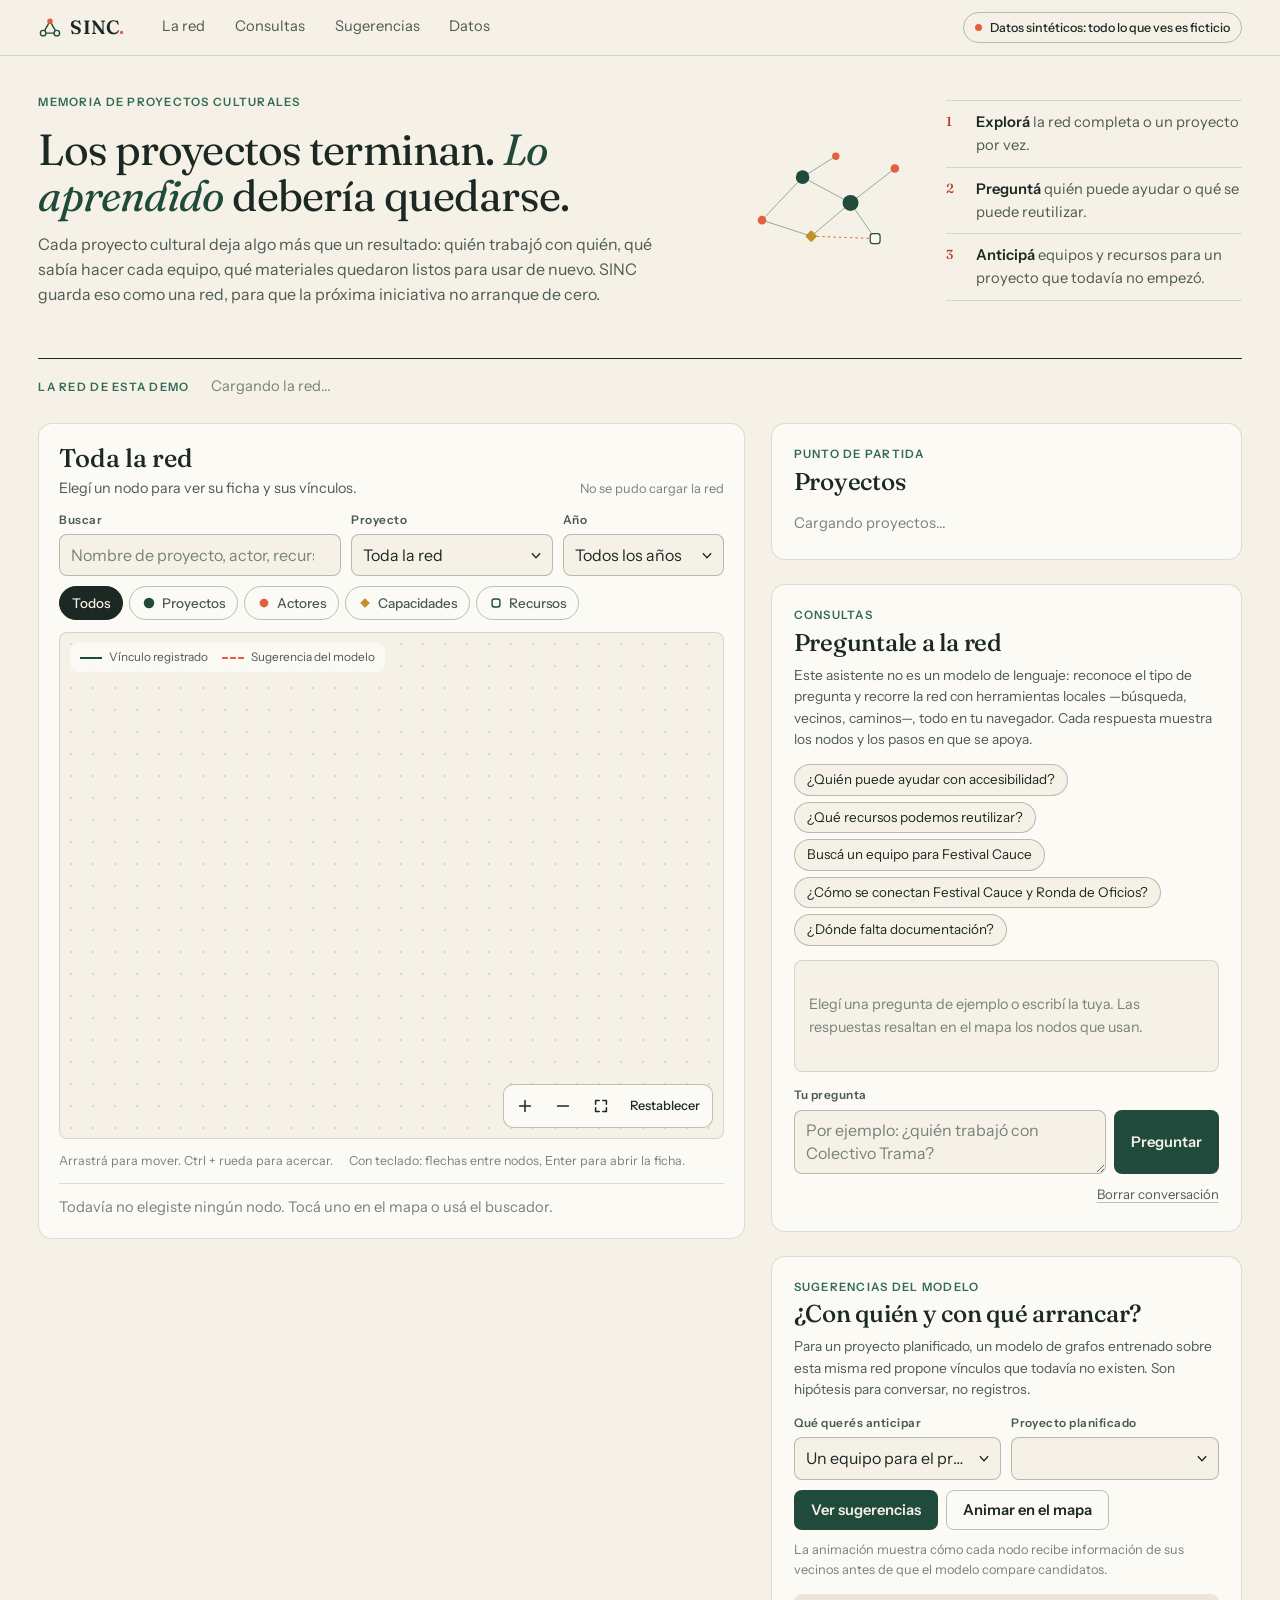
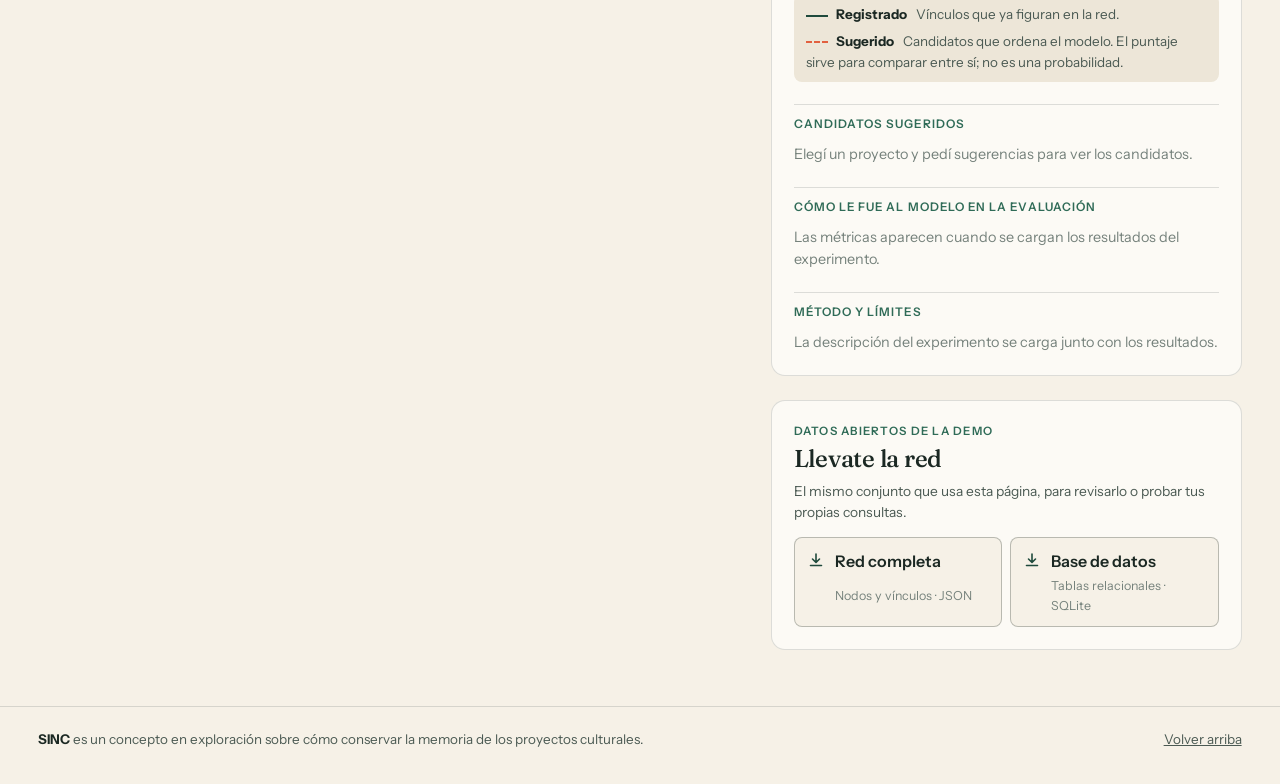
==== index.html @ d4365f08 "Redesign demo as an interactive workspace with SVG graph view Replace the scrolling landing page wit" ====
<!doctype html>
<html lang="es-AR">
  <head>
    <meta charset="utf-8" />
    <meta name="viewport" content="width=device-width, initial-scale=1" />
    <meta name="theme-color" content="#f6f1e7" />
    <meta name="description" content="SINC: un espacio de trabajo para explorar la memoria de proyectos culturales como una red de actores, capacidades y recursos. Demostración con datos ficticios." />
    <title>SINC — La memoria de los proyectos culturales</title>
    <link rel="preconnect" href="https://fonts.googleapis.com" />
    <link rel="preconnect" href="https://fonts.gstatic.com" crossorigin />
    <link rel="stylesheet" href="https://fonts.googleapis.com/css2?family=Fraunces:ital,opsz,wght@0,9..144,400..600;1,9..144,400..500&family=Instrument+Sans:wght@400..600&display=swap" />
    <link rel="stylesheet" href="styles.css" />
    <script type="module" src="app.js"></script>
  </head>
  <body>
    <a class="skip-link" href="#espacio">Saltar al espacio de trabajo</a>

    <header class="topbar" id="inicio">
      <a class="brand" href="#inicio" aria-label="SINC, ir al inicio">
        <svg class="brand-mark" viewBox="0 0 28 28" aria-hidden="true">
          <path d="M6 20 14 6l8 14M6 20h16" />
          <circle cx="14" cy="6" r="3.2" /><circle cx="6" cy="20" r="3.2" /><circle cx="22" cy="20" r="3.2" />
        </svg>
        <span>SINC<span class="brand-period">.</span></span>
      </a>
      <nav class="topnav" aria-label="Secciones">
        <a href="#espacio">La red</a>
        <a href="#consultas">Consultas</a>
        <a href="#sugerencias">Sugerencias</a>
        <a href="#datos">Datos</a>
      </nav>
      <p class="synthetic-note"><span class="synthetic-dot" aria-hidden="true"></span>Datos sintéticos: todo lo que ves es ficticio</p>
    </header>

    <main>
      <section class="intro shell" aria-labelledby="intro-title">
        <div class="intro-copy" data-reveal>
          <p class="eyebrow">Memoria de proyectos culturales</p>
          <h1 id="intro-title">Los proyectos terminan. <em>Lo aprendido</em> debería quedarse.</h1>
          <p class="lede">Cada proyecto cultural deja algo más que un resultado: quién trabajó con quién, qué sabía hacer cada equipo, qué materiales quedaron listos para usar de nuevo. SINC guarda eso como una red, para que la próxima iniciativa no arranque de cero.</p>
        </div>
        <div class="intro-side" data-reveal>
          <svg class="intro-motif" viewBox="0 0 320 200" aria-hidden="true" focusable="false">
            <g class="motif-links">
              <path d="M52 132 118 62" /><path d="M118 62 196 104" /><path d="M196 104 268 48" /><path d="M196 104 236 162" />
              <path d="M52 132 132 158" /><path d="M132 158 196 104" /><path d="M118 62 172 28" />
              <path class="motif-suggested" d="M132 158 236 162" />
            </g>
            <g class="motif-nodes">
              <circle class="m-project" cx="118" cy="62" r="11" /><circle class="m-project" cx="196" cy="104" r="13" />
              <circle class="m-actor" cx="52" cy="132" r="7" /><circle class="m-actor" cx="268" cy="48" r="7" /><circle class="m-actor" cx="172" cy="28" r="6" />
              <rect class="m-capability" x="125" y="151" width="14" height="14" rx="2" transform="rotate(45 132 158)" />
              <rect class="m-resource" x="228" y="154" width="16" height="16" rx="4" />
            </g>
          </svg>
          <ol class="intro-steps">
            <li><a href="#espacio"><span>Explorá</span> la red completa o un proyecto por vez.</a></li>
            <li><a href="#consultas"><span>Preguntá</span> quién puede ayudar o qué se puede reutilizar.</a></li>
            <li><a href="#sugerencias"><span>Anticipá</span> equipos y recursos para un proyecto que todavía no empezó.</a></li>
          </ol>
        </div>
        <div class="intro-stats" data-reveal>
          <p class="label">La red de esta demo</p>
          <div id="dataset-stats" class="dataset-stats" aria-live="polite"><span class="placeholder">Cargando la red…</span></div>
        </div>
      </section>

      <div class="workspace shell" id="espacio">
        <section class="stage" aria-labelledby="graph-title">
          <header class="stage-head">
            <div class="stage-titles">
              <h2 id="graph-title">Toda la red</h2>
              <p id="graph-subtitle">Elegí un nodo para ver su ficha y sus vínculos.</p>
            </div>
            <p class="count" id="graph-count" aria-live="polite"></p>
          </header>

          <form class="filters" role="search" aria-label="Filtrar la red" onsubmit="return false">
            <div class="field field-search">
              <label for="graph-search">Buscar</label>
              <input id="graph-search" type="search" placeholder="Nombre de proyecto, actor, recurso…" autocomplete="off" spellcheck="false" />
            </div>
            <div class="field">
              <label for="project-filter">Proyecto</label>
              <select id="project-filter"><option value="">Toda la red</option></select>
            </div>
            <div class="field">
              <label for="year-filter">Año</label>
              <select id="year-filter"><option value="">Todos los años</option></select>
            </div>
            <div class="type-filters" id="type-filters" role="group" aria-label="Tipo de nodo">
              <button type="button" class="type-chip is-active" data-type="all" aria-pressed="true">Todos</button>
              <button type="button" class="type-chip" data-type="project" aria-pressed="false"><svg viewBox="0 0 16 16" aria-hidden="true"><circle class="g-project" cx="8" cy="8" r="6" /></svg>Proyectos</button>
              <button type="button" class="type-chip" data-type="actor" aria-pressed="false"><svg viewBox="0 0 16 16" aria-hidden="true"><circle class="g-actor" cx="8" cy="8" r="5" /></svg>Actores</button>
              <button type="button" class="type-chip" data-type="capability" aria-pressed="false"><svg viewBox="0 0 16 16" aria-hidden="true"><rect class="g-capability" x="4" y="4" width="8" height="8" rx="1" transform="rotate(45 8 8)" /></svg>Capacidades</button>
              <button type="button" class="type-chip" data-type="resource" aria-pressed="false"><svg viewBox="0 0 16 16" aria-hidden="true"><rect class="g-resource" x="3.5" y="3.5" width="9" height="9" rx="2.5" /></svg>Recursos</button>
            </div>
          </form>

          <div class="graph-canvas">
            <svg id="network" viewBox="0 0 1000 700" preserveAspectRatio="xMidYMid meet" role="group" aria-label="Mapa interactivo de la red de proyectos, actores, capacidades y recursos" aria-describedby="graph-help"></svg>
            <div class="graph-controls" role="group" aria-label="Controles del mapa">
              <button type="button" id="zoom-in" aria-label="Acercar" title="Acercar"><svg viewBox="0 0 20 20" aria-hidden="true"><path d="M10 4v12M4 10h12" /></svg></button>
              <button type="button" id="zoom-out" aria-label="Alejar" title="Alejar"><svg viewBox="0 0 20 20" aria-hidden="true"><path d="M4 10h12" /></svg></button>
              <button type="button" id="fit-view" aria-label="Encuadrar la red" title="Encuadrar"><svg viewBox="0 0 20 20" aria-hidden="true"><path d="M4 8V4h4M16 8V4h-4M4 12v4h4M16 12v4h-4" /></svg></button>
              <button type="button" id="reset-view" class="text-control">Restablecer</button>
            </div>
            <ul class="graph-legend" aria-label="Cómo leer las líneas">
              <li><span class="swatch swatch-observed" aria-hidden="true"></span>Vínculo registrado</li>
              <li><span class="swatch swatch-suggested" aria-hidden="true"></span>Sugerencia del modelo</li>
            </ul>
          </div>
          <p class="graph-help" id="graph-help">
            <span class="help-pointer">Arrastrá para mover. Ctrl + rueda para acercar.</span>
            <span class="help-touch">Deslizá de costado para mover; pellizcá para acercar.</span>
            <span class="help-keys">Con teclado: flechas entre nodos, Enter para abrir la ficha.</span>
          </p>

          <aside class="node-detail" id="node-detail" aria-live="polite" aria-label="Ficha del nodo seleccionado">
            <p class="empty-state">Todavía no elegiste ningún nodo. Tocá uno en el mapa o usá el buscador.</p>
          </aside>
        </section>

        <div class="panels">
          <section class="panel" id="proyectos" aria-labelledby="projects-title" data-reveal>
            <header class="panel-head">
              <p class="label">Punto de partida</p>
              <h2 id="projects-title">Proyectos</h2>
            </header>
            <div class="project-list" id="project-list" aria-live="polite"><p class="placeholder">Cargando proyectos…</p></div>
          </section>

          <section class="panel" id="consultas" aria-labelledby="agent-title" data-reveal>
            <header class="panel-head">
              <p class="label">Consultas</p>
              <h2 id="agent-title">Preguntale a la red</h2>
              <p class="panel-note">Este asistente no es un modelo de lenguaje: reconoce el tipo de pregunta y recorre la red con herramientas locales —búsqueda, vecinos, caminos—, todo en tu navegador. Cada respuesta muestra los nodos y los pasos en que se apoya.</p>
            </header>

            <div class="suggestions" role="group" aria-label="Preguntas de ejemplo">
              <button type="button" class="agent-suggestion" data-prompt="¿Quién puede ayudar con accesibilidad?">¿Quién puede ayudar con accesibilidad?</button>
              <button type="button" class="agent-suggestion" data-prompt="¿Qué recursos podemos reutilizar?">¿Qué recursos podemos reutilizar?</button>
              <button type="button" class="agent-suggestion" data-prompt="Buscá un equipo para Festival Cauce">Buscá un equipo para Festival Cauce</button>
              <button type="button" class="agent-suggestion" data-prompt="¿Cómo se conectan Festival Cauce y Ronda de Oficios?">¿Cómo se conectan Festival Cauce y Ronda de Oficios?</button>
              <button type="button" class="agent-suggestion" data-prompt="¿Dónde falta documentación?">¿Dónde falta documentación?</button>
            </div>

            <div class="agent-chat" id="agent-chat" role="log" aria-live="polite" aria-label="Conversación" tabindex="0" data-empty="Elegí una pregunta de ejemplo o escribí la tuya. Las respuestas resaltan en el mapa los nodos que usan."></div>

            <form class="agent-form" id="agent-form">
              <label for="agent-input">Tu pregunta</label>
              <div class="agent-compose">
                <textarea id="agent-input" name="q" rows="2" maxlength="500" placeholder="Por ejemplo: ¿quién trabajó con Colectivo Trama?" required></textarea>
                <button type="submit" class="button button-primary" id="agent-submit">Preguntar</button>
              </div>
              <div class="agent-foot">
                <p class="status" id="agent-status" role="status" aria-live="polite"></p>
                <button type="button" class="button-quiet" id="agent-reset">Borrar conversación</button>
              </div>
            </form>
          </section>

          <section class="panel" id="sugerencias" aria-labelledby="gnn-title" data-reveal>
            <header class="panel-head">
              <p class="label">Sugerencias del modelo</p>
              <h2 id="gnn-title">¿Con quién y con qué arrancar?</h2>
              <p class="panel-note">Para un proyecto planificado, un modelo de grafos entrenado sobre esta misma red propone vínculos que todavía no existen. Son hipótesis para conversar, no registros.</p>
            </header>

            <form class="gnn-form" onsubmit="return false">
              <div class="field">
                <label for="gnn-task">Qué querés anticipar</label>
                <select id="gnn-task">
                  <option value="actor">Un equipo para el proyecto</option>
                  <option value="resource">Recursos que se pueden reutilizar</option>
                </select>
              </div>
              <div class="field">
                <label for="gnn-project">Proyecto planificado</label>
                <select id="gnn-project"></select>
              </div>
              <div class="gnn-actions">
                <button type="button" class="button button-primary" id="gnn-run">Ver sugerencias</button>
                <button type="button" class="button button-outline" id="gnn-animate" aria-describedby="gnn-animate-help">Animar en el mapa</button>
              </div>
              <p class="field-help" id="gnn-animate-help">La animación muestra cómo cada nodo recibe información de sus vecinos antes de que el modelo compare candidatos.</p>
            </form>
            <p class="status" id="gnn-status" role="status" aria-live="polite"></p>

            <div class="known-vs-suggested" role="note">
              <p><span class="swatch swatch-observed" aria-hidden="true"></span><strong>Registrado</strong> Vínculos que ya figuran en la red.</p>
              <p><span class="swatch swatch-suggested" aria-hidden="true"></span><strong>Sugerido</strong> Candidatos que ordena el modelo. El puntaje sirve para comparar entre sí; no es una probabilidad.</p>
            </div>

            <h3 class="sub-title" id="gnn-results-title">Candidatos sugeridos</h3>
            <div class="gnn-results" id="gnn-results" aria-live="polite" aria-labelledby="gnn-results-title" data-empty="Elegí un proyecto y pedí sugerencias para ver los candidatos."></div>

            <h3 class="sub-title" id="gnn-metrics-title">Cómo le fue al modelo en la evaluación</h3>
            <div class="gnn-metrics" id="gnn-metrics" aria-labelledby="gnn-metrics-title" data-empty="Las métricas aparecen cuando se cargan los resultados del experimento."></div>

            <h3 class="sub-title" id="gnn-method-title">Método y límites</h3>
            <div class="gnn-method" id="gnn-method" aria-labelledby="gnn-method-title" data-empty="La descripción del experimento se carga junto con los resultados."></div>
          </section>

          <section class="panel panel-data" id="datos" aria-labelledby="data-title" data-reveal>
            <header class="panel-head">
              <p class="label">Datos abiertos de la demo</p>
              <h2 id="data-title">Llevate la red</h2>
              <p class="panel-note">El mismo conjunto que usa esta página, para revisarlo o probar tus propias consultas.</p>
            </header>
            <div class="downloads">
              <a class="download" id="download-graph" href="data/graph.json" download>
                <span class="download-name">Red completa</span>
                <span class="download-meta">Nodos y vínculos · JSON</span>
              </a>
              <a class="download" id="download-db" href="data/sinc-demo.sqlite" download>
                <span class="download-name">Base de datos</span>
                <span class="download-meta">Tablas relacionales · SQLite</span>
              </a>
            </div>
          </section>
        </div>
      </div>
    </main>

    <footer class="site-footer shell">
      <p><strong>SINC</strong> es un concepto en exploración sobre cómo conservar la memoria de los proyectos culturales.</p>
      <a href="#inicio">Volver arriba</a>
    </footer>
  </body>
</html>
---- styles.css ----
:root {
  --paper: #f6f1e7;
  --paper-raised: #fcfaf5;
  --paper-sunk: #ede6d8;
  --ink: #1b2823;
  --ink-soft: #4b5a53;
  --ink-faint: #76827c;
  --forest: #1f4a3c;
  --forest-soft: #2f6b57;
  --sage: #cfdccf;
  --sage-pale: #e4ecdf;
  --coral: #e2603f;
  --coral-deep: #b23f24;
  --coral-pale: #fbe4da;
  --ochre: #c2912e;
  --line: rgba(27, 40, 35, 0.14);
  --line-strong: rgba(27, 40, 35, 0.28);
  --serif: 'Fraunces', 'Iowan Old Style', 'Palatino Linotype', Georgia, serif;
  --sans: 'Instrument Sans', ui-sans-serif, system-ui, -apple-system, 'Segoe UI', Roboto, sans-serif;
  --mono: ui-monospace, 'SF Mono', 'Cascadia Mono', Menlo, Consolas, monospace;
  --radius: 14px;
  --radius-small: 8px;
  --topbar: 56px;
  --ease: cubic-bezier(0.2, 0.7, 0.2, 1);
}

*, *::before, *::after { box-sizing: border-box; }
html { scroll-behavior: smooth; scroll-padding-top: calc(var(--topbar) + 16px); -webkit-text-size-adjust: 100%; }
body {
  margin: 0;
  background: var(--paper);
  color: var(--ink);
  font: 400 1rem/1.55 var(--sans);
  -webkit-font-smoothing: antialiased;
  overflow-x: hidden;
}
h1, h2, h3, h4, p, ul, ol, dl, dd, figure { margin: 0; }
ul, ol { padding: 0; list-style: none; }
button, input, select, textarea { font: inherit; color: inherit; }
button { cursor: pointer; }
a { color: inherit; }
[hidden] { display: none !important; }
:focus-visible { outline: 2px solid var(--coral-deep); outline-offset: 2px; border-radius: 4px; }

.shell { width: 100%; max-width: 1560px; margin-inline: auto; padding-inline: clamp(14px, 3vw, 40px); }
.skip-link {
  position: absolute; left: 12px; top: -60px; z-index: 50;
  padding: 10px 14px; background: var(--ink); color: var(--paper); border-radius: var(--radius-small); text-decoration: none;
}
.skip-link:focus { top: 10px; }

.label, .eyebrow {
  font-size: 0.72rem; font-weight: 600; letter-spacing: 0.11em; text-transform: uppercase; color: var(--forest-soft);
}
.placeholder, .empty-state { color: var(--ink-faint); font-size: 0.92rem; }

/* ---------- barra superior ---------- */
.topbar {
  position: sticky; top: 0; z-index: 30;
  display: flex; align-items: center; gap: clamp(12px, 3vw, 36px);
  min-height: var(--topbar);
  padding-inline: clamp(14px, 3vw, 40px);
  background: var(--paper);
  border-bottom: 1px solid var(--line);
}
.brand { display: inline-flex; align-items: center; gap: 8px; font: 600 1.2rem/1 var(--serif); text-decoration: none; letter-spacing: 0.01em; }
.brand-mark { width: 24px; height: 24px; fill: var(--paper); stroke: var(--forest); stroke-width: 1.6; }
.brand-mark circle:first-of-type { fill: var(--coral); stroke: none; }
.brand-period { color: var(--coral); }
.topnav { display: flex; gap: clamp(10px, 2vw, 26px); margin-right: auto; }
.topnav a { padding: 6px 2px; font-size: 0.92rem; color: var(--ink-soft); text-decoration: none; border-bottom: 2px solid transparent; }
.topnav a:hover, .topnav a[aria-current='true'] { color: var(--ink); border-bottom-color: var(--coral); }
.synthetic-note {
  display: inline-flex; align-items: center; gap: 8px;
  padding: 5px 11px; border: 1px solid var(--line-strong); border-radius: 999px;
  font-size: 0.78rem; font-weight: 500; white-space: nowrap;
}
.synthetic-dot { width: 7px; height: 7px; border-radius: 50%; background: var(--coral); }

/* ---------- introducción ---------- */
.intro {
  display: grid; grid-template-columns: minmax(0, 1.25fr) minmax(0, 1fr); gap: clamp(20px, 4vw, 64px);
  align-items: center;
  padding-block: clamp(22px, 3vw, 40px) clamp(18px, 2vw, 26px);
}
.intro h1 {
  margin-top: 14px;
  font: 400 clamp(1.9rem, 3.4vw, 3rem)/1.06 var(--serif);
  letter-spacing: -0.02em; text-wrap: balance;
}
.intro h1 em { font-style: italic; color: var(--forest); }
.lede { margin-top: 14px; max-width: 58ch; font-size: clamp(1rem, 1.2vw, 1.12rem); color: var(--ink-soft); text-wrap: pretty; }
.intro-side { display: grid; grid-template-columns: minmax(120px, 0.8fr) minmax(0, 1.2fr); gap: 20px; align-items: center; }
.intro-motif { width: 100%; height: auto; overflow: visible; }
.motif-links path { fill: none; stroke: var(--forest-soft); stroke-width: 1.3; opacity: 0.65; }
.motif-links .motif-suggested { stroke: var(--coral); stroke-dasharray: 4 5; opacity: 1; stroke-width: 1.6; }
.m-project { fill: var(--forest); }
.m-actor { fill: var(--coral); }
.m-capability { fill: var(--ochre); }
.m-resource { fill: var(--paper-raised); stroke: var(--forest); stroke-width: 2; }
.intro-steps { display: grid; gap: 0; counter-reset: step; }
.intro-steps li { counter-increment: step; border-top: 1px solid var(--line); }
.intro-steps li:last-child { border-bottom: 1px solid var(--line); }
.intro-steps a { display: block; padding: 10px 0 10px 30px; position: relative; font-size: 0.92rem; color: var(--ink-soft); text-decoration: none; }
.intro-steps a::before { content: counter(step); position: absolute; left: 0; top: 11px; font: 500 0.82rem/1.4 var(--serif); color: var(--coral-deep); }
.intro-steps a span { font-weight: 600; color: var(--ink); }
.intro-steps a:hover span { text-decoration: underline; text-decoration-color: var(--coral); text-underline-offset: 3px; }
.intro-stats {
  grid-column: 1 / -1;
  display: flex; flex-wrap: wrap; align-items: baseline; gap: 6px 22px;
  padding-top: 16px; border-top: 1px solid var(--ink);
}
.dataset-stats { display: flex; flex-wrap: wrap; align-items: baseline; gap: 4px 22px; font-size: 0.95rem; color: var(--ink-soft); }
.dataset-stats > * { display: inline-flex; align-items: baseline; gap: 6px; margin: 0; }
.dataset-stats strong, .dataset-stats b, .dataset-stats dd, .dataset-stats .stat-value {
  font: 500 1.45rem/1 var(--serif); color: var(--ink); font-variant-numeric: tabular-nums;
}
.dataset-stats dl { display: contents; }

/* ---------- espacio de trabajo ---------- */
.workspace {
  display: grid; grid-template-columns: minmax(0, 1.5fr) minmax(360px, 1fr); gap: clamp(16px, 2vw, 28px);
  align-items: start; padding-bottom: 56px;
}
.stage {
  display: flex; flex-direction: column; gap: 12px; min-width: 0;
  padding: clamp(12px, 1.6vw, 20px);
  background: var(--paper-raised); border: 1px solid var(--line); border-radius: var(--radius);
}
.stage-head { display: flex; align-items: flex-end; justify-content: space-between; gap: 12px; }
.stage-titles { min-width: 0; }
.stage h2 { font: 500 clamp(1.3rem, 2vw, 1.7rem)/1.15 var(--serif); letter-spacing: -0.01em; }
#graph-subtitle { margin-top: 3px; font-size: 0.9rem; color: var(--ink-soft); }
.count { flex: none; font-size: 0.8rem; color: var(--ink-faint); font-variant-numeric: tabular-nums; text-align: right; }
.count:empty { display: none; }

.filters { display: grid; grid-template-columns: minmax(0, 1.4fr) minmax(0, 1fr) minmax(0, 0.8fr); gap: 10px; }
.field { display: grid; gap: 4px; min-width: 0; }
.field label, .agent-form > label { font-size: 0.74rem; font-weight: 600; letter-spacing: 0.04em; color: var(--ink-soft); }
input[type='search'], input[type='text'], select, textarea {
  width: 100%; min-height: 40px; padding: 8px 11px;
  background: var(--paper); border: 1px solid var(--line-strong); border-radius: var(--radius-small);
  transition: border-color 0.15s, box-shadow 0.15s;
}
select { appearance: none; padding-right: 30px; text-overflow: ellipsis;
  background-image: url("data:image/svg+xml,%3Csvg xmlns='http://www.w3.org/2000/svg' viewBox='0 0 12 8'%3E%3Cpath d='M1 1.5 6 6.5l5-5' fill='none' stroke='%231b2823' stroke-width='1.6'/%3E%3C/svg%3E");
  background-repeat: no-repeat; background-position: right 11px center; background-size: 10px;
}
textarea { resize: vertical; min-height: 56px; line-height: 1.45; }
input::placeholder, textarea::placeholder { color: var(--ink-faint); opacity: 1; }
input:hover, select:hover, textarea:hover { border-color: var(--ink-soft); }
input:focus-visible, select:focus-visible, textarea:focus-visible { outline: none; border-color: var(--forest); box-shadow: 0 0 0 3px rgba(47, 107, 87, 0.28); }
[aria-invalid='true'] { border-color: var(--coral-deep); }
select:disabled, button:disabled, textarea:disabled, input:disabled { opacity: 0.55; cursor: not-allowed; }

.type-filters { grid-column: 1 / -1; display: flex; flex-wrap: wrap; gap: 6px; }
.type-chip {
  display: inline-flex; align-items: center; gap: 6px;
  min-height: 34px; padding: 5px 12px;
  background: transparent; border: 1px solid var(--line-strong); border-radius: 999px;
  font-size: 0.84rem; font-weight: 500; color: var(--ink-soft);
  transition: background 0.15s, color 0.15s, border-color 0.15s;
}
.type-chip svg { width: 14px; height: 14px; flex: none; }
.type-chip:hover { border-color: var(--ink); color: var(--ink); }
.type-chip.is-active, .type-chip[aria-pressed='true'] { background: var(--ink); border-color: var(--ink); color: var(--paper); }
.g-project { fill: var(--forest); }
.g-actor { fill: var(--coral); }
.g-capability { fill: var(--ochre); }
.g-resource { fill: var(--paper-raised); stroke: var(--forest); stroke-width: 1.6; }
.type-chip.is-active .g-project, .type-chip[aria-pressed='true'] .g-project { fill: var(--sage); }
.type-chip.is-active .g-resource, .type-chip[aria-pressed='true'] .g-resource { fill: transparent; stroke: var(--paper); }

.graph-canvas {
  position: relative; flex: 1 1 auto; min-height: 300px; height: clamp(340px, 62svh, 600px);
  background-color: var(--paper);
  background-image: radial-gradient(circle, rgba(27, 40, 35, 0.13) 1px, transparent 1.3px);
  background-size: 22px 22px;
  border: 1px solid var(--line); border-radius: var(--radius-small);
  overflow: hidden;
}
#network { display: block; width: 100%; height: 100%; }
.graph-controls { position: absolute; right: 10px; bottom: 10px; display: flex; gap: 4px; padding: 4px; background: var(--paper-raised); border: 1px solid var(--line-strong); border-radius: 10px; }
.graph-controls button {
  display: grid; place-items: center; min-width: 34px; height: 34px; padding: 0 8px;
  background: transparent; border: 0; border-radius: 6px; font-size: 0.8rem; font-weight: 500;
}
.graph-controls button:hover { background: var(--paper-sunk); }
.graph-controls svg { width: 18px; height: 18px; fill: none; stroke: currentColor; stroke-width: 1.7; stroke-linecap: round; stroke-linejoin: round; }
.graph-legend { position: absolute; left: 10px; top: 10px; display: flex; flex-wrap: wrap; gap: 4px 14px; padding: 5px 10px; background: rgba(252, 250, 245, 0.92); border-radius: 8px; font-size: 0.74rem; color: var(--ink-soft); pointer-events: none; }
.graph-legend li { display: inline-flex; align-items: center; gap: 7px; }
.swatch { display: inline-block; flex: none; width: 22px; height: 0; border-top: 2px solid var(--forest); vertical-align: middle; }
.swatch-suggested { border-top: 2px dashed var(--coral); }
.graph-help { display: flex; flex-wrap: wrap; gap: 2px 16px; font-size: 0.78rem; color: var(--ink-faint); }
.help-touch { display: none; }
@media (hover: none) {
  .help-pointer, .help-keys { display: none; }
  .help-touch { display: inline; }
  .graph-controls button { min-width: 42px; height: 42px; }
}

.graph-tooltip {
  position: absolute; z-index: 5; display: grid; gap: 1px; max-width: 240px; padding: 6px 10px;
  background: var(--ink); color: var(--paper); border-radius: 8px; font-size: 0.8rem; line-height: 1.3; pointer-events: none;
}
.graph-tooltip strong { font-weight: 600; }
.graph-tooltip span { color: var(--sage); font-size: 0.74rem; }

/* ---------- SVG de la red ---------- */
.gv { touch-action: pan-y; cursor: grab; user-select: none; -webkit-user-select: none; --ls: 12.5; --ns: 1; --hs: 1; }
.gv.is-dragging { cursor: grabbing; }
.graph-edge {
  stroke: var(--ink); stroke-opacity: 0.2; stroke-width: 1.1px; vector-effect: non-scaling-stroke; stroke-linecap: round;
  transition: stroke-opacity 0.25s, stroke 0.25s, opacity 0.25s;
}
.graph-edge.is-dim { stroke-opacity: 0.05; }
.graph-edge.is-focus { stroke: var(--forest); stroke-opacity: 0.75; stroke-width: 1.7px; }
.graph-edge.is-highlight { stroke: var(--coral-deep); stroke-opacity: 1; stroke-width: 2.6px; }
.graph-edge.is-hidden { opacity: 0; }
.graph-suggestion { stroke: var(--coral); stroke-width: 2.2px; stroke-dasharray: 5 5; stroke-linecap: round; vector-effect: non-scaling-stroke; fill: none; }
.graph-message { fill: var(--forest); transform-box: fill-box; transform-origin: center; transform: scale(var(--ns)); }
.graph-message--suggested { fill: var(--coral); }

.graph-node { cursor: pointer; outline: none; transition: opacity 0.25s, visibility 0s; }
.graph-node.is-hidden { opacity: 0; visibility: hidden; pointer-events: none; transition: opacity 0.25s, visibility 0s 0.25s; }
.graph-node.is-dim { opacity: 0.2; }
.node-hit { fill: transparent; transform: scale(var(--hs)); }
.node-glyph { transform: scale(var(--ns)); }
.node-shape { stroke: var(--paper); stroke-width: 2px; vector-effect: non-scaling-stroke; transition: stroke 0.2s; }
.type-project .node-shape { fill: var(--forest); }
.type-actor .node-shape { fill: var(--coral); }
.type-capability .node-shape { fill: var(--ochre); }
.type-resource .node-shape { fill: var(--paper-raised); stroke: var(--forest); }
.node-core { fill: var(--paper); }
.node-ring { fill: none; stroke: var(--ink); stroke-width: 2px; vector-effect: non-scaling-stroke; opacity: 0; transition: opacity 0.2s; }
.node-halo { fill: var(--coral); opacity: 0; transform-box: fill-box; transform-origin: center; transition: opacity 0.25s; }
.is-selected .node-ring, .is-hover .node-ring { opacity: 1; }
.is-hover:not(.is-selected) .node-ring { stroke: var(--ink-faint); }
.is-highlight .node-halo { opacity: 0.24; }
.graph-node:focus-visible .node-ring { opacity: 1; stroke: var(--coral-deep); stroke-width: 3px; }
.is-receiving .node-halo { animation: gv-receive 0.52s var(--ease); }
@keyframes gv-receive { from { opacity: 0.55; transform: scale(0.5); } to { opacity: 0; transform: scale(1.9); } }

.node-label {
  font: 500 calc(var(--ls) * 1px) / 1 var(--sans); fill: var(--ink);
  paint-order: stroke; stroke: var(--paper); stroke-width: calc(var(--ls) * 0.3px); stroke-linejoin: round;
  transform: translateY(calc((var(--r) * var(--ns) + var(--ls) * 1.3) * 1px));
  opacity: 0; pointer-events: none; transition: opacity 0.2s;
}
.type-project .node-label { font-weight: 600; }
.gv[data-lod='near'] .node-label,
.gv[data-lod='mid'] .type-project .node-label,
.show-label .node-label, .is-hover .node-label, .is-selected .node-label,
.graph-node:focus-visible .node-label { opacity: 1; }
.gv.has-focus .is-dim:not(.is-hover):not(:focus-visible) .node-label { opacity: 0; }
.edge-label {
  font: 500 calc(var(--ls) * 0.86px) / 1 var(--sans); fill: var(--forest); dominant-baseline: middle;
  paint-order: stroke; stroke: var(--paper); stroke-width: calc(var(--ls) * 0.34px); stroke-linejoin: round; pointer-events: none;
}
.gv.is-pulsing .graph-node:not(.in-pulse) { opacity: 0.14; }
.gv.is-pulsing .graph-node.in-pulse { opacity: 1; }
.gv.is-pulsing .graph-edge:not(.in-pulse) { stroke-opacity: 0.04; }
.gv.is-pulsing .graph-edge.in-pulse { stroke: var(--forest); stroke-opacity: 0.6; }
.gv.is-pulsing .edge-label { opacity: 0; }

/* ---------- ficha del nodo ---------- */
.node-detail { padding-top: 12px; border-top: 1px solid var(--line); font-size: 0.92rem; color: var(--ink-soft); }
.node-detail > * + * { margin-top: 8px; }
.node-detail h3, .node-detail h4 { font: 500 1.25rem/1.2 var(--serif); color: var(--ink); }
.node-detail h4 { font-size: 1rem; }
.node-detail .eyebrow, .node-detail .label, .node-detail .node-type { font-size: 0.7rem; }
.node-detail ul, .node-detail ol { display: grid; gap: 4px; }
.node-detail li { position: relative; padding-left: 14px; }
.node-detail li::before { content: ''; position: absolute; left: 0; top: 0.62em; width: 5px; height: 5px; border-radius: 50%; background: var(--coral); }
.node-detail li:has(> button:only-child), .node-detail li:has(> a:only-child) { padding-left: 0; }
.node-detail li:has(> button:only-child)::before, .node-detail li:has(> a:only-child)::before { display: none; }
.node-detail ul:has(> li > button:only-child) { display: flex; flex-wrap: wrap; gap: 6px; }
.node-detail dl { display: grid; grid-template-columns: auto 1fr; gap: 3px 12px; }
.node-detail dt { color: var(--ink-faint); }
.node-detail dd { color: var(--ink); }
.node-detail button:not(.evidence-link):not(.button) {
  padding: 4px 10px; background: transparent; border: 1px solid var(--line-strong); border-radius: 999px; font-size: 0.82rem;
}
.node-detail button:not(.evidence-link):not(.button):hover { border-color: var(--ink); }

/* ---------- paneles ---------- */
.panels { display: grid; gap: clamp(16px, 2vw, 24px); min-width: 0; }
.panel { min-width: 0; padding: clamp(14px, 1.8vw, 22px); background: var(--paper-raised); border: 1px solid var(--line); border-radius: var(--radius); }
.panel > * + * { margin-top: 14px; }
.panel-head h2 { margin-top: 4px; font: 500 clamp(1.3rem, 1.9vw, 1.6rem)/1.15 var(--serif); letter-spacing: -0.01em; }
.panel-note, .field-help { margin-top: 8px; font-size: 0.86rem; color: var(--ink-soft); text-wrap: pretty; }
.field-help { margin-top: 0; color: var(--ink-faint); font-size: 0.8rem; }
.sub-title { margin-top: 22px; padding-top: 12px; border-top: 1px solid var(--line); font: 600 0.74rem/1.3 var(--sans); letter-spacing: 0.09em; text-transform: uppercase; color: var(--forest-soft); }
[data-empty]:empty::before { content: attr(data-empty); display: block; color: var(--ink-faint); font-size: 0.9rem; }

.button {
  display: inline-flex; align-items: center; justify-content: center; gap: 8px;
  min-height: 40px; padding: 8px 16px; border-radius: var(--radius-small); border: 1px solid transparent;
  font-size: 0.92rem; font-weight: 600; text-decoration: none; transition: background 0.15s, border-color 0.15s, color 0.15s;
}
.button-primary { background: var(--forest); color: var(--paper); }
.button-primary:hover:not(:disabled) { background: var(--ink); }
.button-outline { background: transparent; border-color: var(--line-strong); }
.button-outline:hover:not(:disabled) { border-color: var(--ink); }
.button-quiet { padding: 4px 0; background: none; border: 0; font-size: 0.82rem; color: var(--ink-soft); text-decoration: underline; text-underline-offset: 3px; text-decoration-color: var(--line-strong); }
.button-quiet:hover { color: var(--ink); text-decoration-color: var(--coral); }
.button.is-loading, .button[aria-busy='true'] { cursor: progress; opacity: 0.75; }

.status { min-height: 1.3em; font-size: 0.82rem; color: var(--ink-soft); }
.status:empty { min-height: 0; }
.status.is-error, .status[data-state='error'], .error, [role='alert'] { color: var(--coral-deep); font-weight: 500; }
.status.is-loading::after, .status[data-state='loading']::after, .status[data-state='busy']::after {
  content: ''; display: inline-block; width: 18px; height: 4px; margin-left: 8px; vertical-align: middle;
  background: radial-gradient(circle, currentColor 1.6px, transparent 2px) 0 0 / 6px 4px repeat-x;
  animation: dots 1.1s steps(4, end) infinite forwards; clip-path: inset(0 100% 0 0);
}
@keyframes dots { to { clip-path: inset(0 0 0 0); } }

/* proyectos */
.project-list { display: grid; grid-template-columns: repeat(auto-fill, minmax(165px, 1fr)); gap: 8px; max-height: 21rem; overflow-y: auto; padding: 2px; margin-inline: -2px; }
.project-card {
  display: grid; gap: 3px; align-content: start; width: 100%; padding: 10px 12px; text-align: left;
  background: var(--paper); border: 1px solid var(--line); border-radius: var(--radius-small);
  font-size: 0.8rem; line-height: 1.35; color: var(--ink-soft);
  transition: border-color 0.15s, background 0.15s, transform 0.15s var(--ease);
}
.project-card strong, .project-card h3, .project-card .project-name { font: 500 1.02rem/1.2 var(--serif); color: var(--ink); }
.project-card small, .project-card .project-meta { font-size: 0.74rem; color: var(--ink-faint); }
.project-card:hover { border-color: var(--ink-soft); transform: translateY(-1px); }
.project-card.is-active, .project-card[aria-pressed='true'], .project-card[aria-current='true'] { background: var(--sage-pale); border-color: var(--forest); }
.project-card.is-planned, .project-card[data-status='planned'], .project-card[data-planned='true'] { border-style: dashed; border-color: var(--coral); }

/* consultas */
.suggestions { display: flex; flex-wrap: wrap; gap: 6px; }
.agent-suggestion {
  padding: 6px 12px; text-align: left; background: var(--paper); border: 1px solid var(--line-strong); border-radius: 999px;
  font-size: 0.84rem; line-height: 1.3; color: var(--ink); transition: border-color 0.15s, background 0.15s;
}
.agent-suggestion:hover { border-color: var(--forest); background: var(--sage-pale); }
.agent-chat {
  display: flex; flex-direction: column; gap: 14px; min-height: 7rem; max-height: min(32rem, 70svh); overflow-y: auto;
  padding: 14px; background: var(--paper); border: 1px solid var(--line); border-radius: var(--radius-small);
  overscroll-behavior: contain; scroll-behavior: smooth;
}
.agent-chat:empty { justify-content: center; }
.agent-message { max-width: 100%; font-size: 0.94rem; animation: rise 0.28s var(--ease) both; }
.agent-message > * + * { margin-top: 8px; }
@keyframes rise { from { opacity: 0; transform: translateY(6px); } }
.agent-message.user { align-self: flex-end; max-width: 88%; padding: 8px 13px; background: var(--forest); color: var(--paper); border-radius: 14px 14px 3px 14px; }
.agent-message.assistant { align-self: stretch; padding-left: 13px; border-left: 2px solid var(--coral); }
.agent-message.is-error, .agent-message.error { border-left-color: var(--coral-deep); color: var(--coral-deep); }
.agent-answer { color: var(--ink); text-wrap: pretty; }
.agent-answer > * + * { margin-top: 6px; }
.agent-answer ul, .agent-answer ol { display: grid; gap: 3px; padding-left: 18px; list-style: disc; }
.agent-answer ol { list-style: decimal; }
.agent-evidence { display: flex; flex-wrap: wrap; align-items: center; gap: 6px; font-size: 0.78rem; color: var(--ink-faint); }
.agent-evidence > p, .agent-evidence > span:first-child { flex-basis: 100%; }
.agent-evidence ul { display: contents; }
.evidence-link {
  display: inline-flex; align-items: center; gap: 6px; max-width: 100%; padding: 3px 10px;
  background: var(--paper-raised); border: 1px solid var(--line-strong); border-radius: 999px;
  font-size: 0.8rem; font-weight: 500; line-height: 1.35; color: var(--forest); text-align: left;
  transition: border-color 0.15s, background 0.15s;
}
.evidence-link::before { content: ''; flex: none; width: 6px; height: 6px; border-radius: 50%; background: currentColor; }
.evidence-link[data-type='actor']::before { background: var(--coral); }
.evidence-link[data-type='capability']::before { background: var(--ochre); border-radius: 1px; transform: rotate(45deg); }
.evidence-link[data-type='resource']::before { background: transparent; border: 1.5px solid var(--forest); border-radius: 2px; }
.evidence-link:hover, .evidence-link[aria-pressed='true'], .evidence-link.is-active { background: var(--coral-pale); border-color: var(--coral); }
.agent-trace { font-size: 0.8rem; color: var(--ink-soft); }
.agent-trace summary { display: inline-flex; align-items: center; gap: 6px; padding: 2px 0; cursor: pointer; font-weight: 600; color: var(--ink-soft); list-style: none; }
.agent-trace summary::-webkit-details-marker { display: none; }
.agent-trace summary::before { content: ''; width: 6px; height: 6px; border-right: 1.6px solid currentColor; border-bottom: 1.6px solid currentColor; transform: rotate(-45deg); transition: transform 0.15s; }
.agent-trace[open] summary::before { transform: rotate(45deg); }
.agent-trace summary:hover { color: var(--ink); }
.agent-trace ol { counter-reset: trace; display: grid; gap: 5px; margin-top: 8px; padding: 10px 12px; background: var(--paper-sunk); border-radius: var(--radius-small); }
.agent-trace li { counter-increment: trace; display: grid; grid-template-columns: 1.6em minmax(0, 1fr); overflow-wrap: anywhere; }
.agent-trace li::before { content: counter(trace); font: 500 0.74rem/1.7 var(--mono); color: var(--coral-deep); }
.agent-trace li > * { grid-column: 2; }
.agent-trace code, .agent-trace .tool-name { font: 500 0.76rem/1.5 var(--mono); color: var(--forest); background: none; }
.agent-typing, .agent-message.is-pending::after, .agent-chat[aria-busy='true']::after {
  content: ''; display: block; width: 30px; height: 8px;
  background: radial-gradient(circle, var(--ink-faint) 2.6px, transparent 3px) 0 0 / 10px 8px repeat-x;
  animation: typing 1s steps(3, end) infinite forwards; clip-path: inset(0 66% 0 0);
}
@keyframes typing { to { clip-path: inset(0 -34% 0 0); } }
.agent-form { display: grid; gap: 6px; }
.agent-compose { display: grid; grid-template-columns: minmax(0, 1fr) auto; gap: 8px; align-items: stretch; }
.agent-foot { display: flex; align-items: baseline; justify-content: space-between; gap: 12px; }
.agent-foot .status { flex: 1; }

/* sugerencias del modelo */
.gnn-form { display: grid; grid-template-columns: repeat(2, minmax(0, 1fr)); gap: 10px; }
.gnn-actions, .gnn-form .field-help { grid-column: 1 / -1; }
.gnn-actions { display: flex; flex-wrap: wrap; gap: 8px; }
.known-vs-suggested { display: grid; gap: 6px; padding: 10px 12px; background: var(--paper-sunk); border-radius: var(--radius-small); font-size: 0.84rem; color: var(--ink-soft); }
.known-vs-suggested strong { margin: 0 6px 0 8px; color: var(--ink); }
.gnn-results, .gnn-metrics, .gnn-method { margin-top: 10px; }
.gnn-results { display: grid; gap: 8px; }
.gnn-results > ol, .gnn-results > ul { display: grid; gap: 8px; }
.gnn-results > h4, .gnn-results .group-title { margin-top: 6px; font: 600 0.8rem/1.3 var(--sans); color: var(--ink-soft); }
.recommendation-card {
  display: grid; grid-template-columns: minmax(0, 1fr) auto; gap: 4px 14px; align-items: start;
  padding: 11px 13px; background: var(--paper); border: 1px dashed var(--coral); border-radius: var(--radius-small);
  font-size: 0.86rem; color: var(--ink-soft); animation: rise 0.28s var(--ease) both;
}
.recommendation-card > * { grid-column: 1 / -1; min-width: 0; }
.recommendation-card > :first-child:not(.score) { grid-column: 1; }
.recommendation-card > .score { grid-column: 2; grid-row: 1; }
.recommendation-card h3, .recommendation-card h4, .recommendation-card strong:first-child { font: 500 1.05rem/1.25 var(--serif); color: var(--ink); }
.recommendation-card.is-known, .recommendation-card.is-observed, .recommendation-card[data-known='true'], .recommendation-card[data-kind='observed'] { border: 1px solid var(--forest-soft); background: var(--sage-pale); }
.recommendation-card ul { display: flex; flex-wrap: wrap; gap: 6px; }
.score { display: inline-grid; justify-items: end; font: 500 1.2rem/1 var(--serif); color: var(--coral-deep); font-variant-numeric: tabular-nums; white-space: nowrap; }
.score small, .score span { font: 600 0.62rem/1.4 var(--sans); letter-spacing: 0.08em; text-transform: uppercase; color: var(--ink-faint); }
.score-bar { height: 4px; background: var(--paper-sunk); border-radius: 2px; overflow: hidden; }
.score-bar::after { content: ''; display: block; height: 100%; width: calc(var(--score, 0) * 100%); background: var(--coral); border-radius: 2px; transition: width 0.5s var(--ease); }
.metric-grid { display: grid; grid-template-columns: repeat(auto-fit, minmax(118px, 1fr)); gap: 10px 14px; margin: 0; }
.metric-cell { display: grid; gap: 3px; align-content: start; padding-top: 8px; border-top: 2px solid var(--ink); font-size: 0.76rem; line-height: 1.35; color: var(--ink-soft); }
.metric-cell strong, .metric-cell b, .metric-cell dd, .metric-cell .metric-value { font: 500 1.5rem/1.05 var(--serif); color: var(--ink); font-variant-numeric: tabular-nums; }
.metric-cell small { color: var(--ink-faint); }
.gnn-metrics > p, .gnn-method { font-size: 0.86rem; color: var(--ink-soft); }
.gnn-metrics > * + *, .gnn-method > * + * { margin-top: 8px; }
.gnn-method ul, .gnn-method ol { display: grid; gap: 4px; padding-left: 18px; list-style: disc; }
.gnn-method summary { cursor: pointer; font-weight: 600; color: var(--ink); }
.gnn-method strong { color: var(--ink); }

/* datos */
.downloads { display: grid; grid-template-columns: repeat(auto-fit, minmax(170px, 1fr)); gap: 8px; }
.download { display: grid; gap: 2px; padding: 11px 13px 11px 40px; position: relative; background: var(--paper); border: 1px solid var(--line-strong); border-radius: var(--radius-small); text-decoration: none; transition: border-color 0.15s, background 0.15s; }
.download::before { content: ''; position: absolute; left: 14px; top: 15px; width: 14px; height: 14px; background: no-repeat center / contain url("data:image/svg+xml,%3Csvg xmlns='http://www.w3.org/2000/svg' viewBox='0 0 14 14'%3E%3Cpath d='M7 1v8M3.5 6 7 9.5 10.5 6M1.5 12.5h11' fill='none' stroke='%231f4a3c' stroke-width='1.6' stroke-linecap='round' stroke-linejoin='round'/%3E%3C/svg%3E"); }
.download:hover { border-color: var(--forest); background: var(--sage-pale); }
.download-name { font-weight: 600; }
.download-meta { font-size: 0.78rem; color: var(--ink-faint); }

.site-footer { display: flex; flex-wrap: wrap; justify-content: space-between; gap: 10px 24px; padding-block: 22px 34px; border-top: 1px solid var(--line); font-size: 0.84rem; color: var(--ink-soft); }
.site-footer strong { color: var(--ink); }

/* ---------- escritorio: el mapa queda fijo y los paneles se desplazan ---------- */
@media (min-width: 1080px) and (min-height: 620px) {
  .stage { position: sticky; top: calc(var(--topbar) + 14px); height: calc(100svh - var(--topbar) - 28px); }
  .graph-canvas { height: auto; min-height: 220px; }
  .node-detail { flex: 0 1 auto; max-height: 30%; overflow-y: auto; overscroll-behavior: contain; }
}

/* ---------- tablet y celular ---------- */
@media (max-width: 1079px) {
  .workspace { grid-template-columns: minmax(0, 1fr); }
  .intro { grid-template-columns: minmax(0, 1fr); align-items: start; }
}
@media (max-width: 720px) {
  .topbar { flex-wrap: wrap; gap: 4px 14px; padding-block: 8px; }
  html { scroll-padding-top: 100px; }
  .topnav { order: 3; flex-basis: 100%; margin: 0; justify-content: space-between; }
  .topnav a { font-size: 0.86rem; }
  .synthetic-note { margin-left: auto; font-size: 0.72rem; padding: 4px 9px; }
  .filters { grid-template-columns: repeat(2, minmax(0, 1fr)); }
  .field-search { grid-column: 1 / -1; }
  .type-filters { flex-wrap: nowrap; overflow-x: auto; margin-inline: -12px; padding: 2px 12px; scrollbar-width: none; }
  .type-filters::-webkit-scrollbar { display: none; }
  .type-chip { flex: none; min-height: 38px; }
  .graph-canvas { height: clamp(320px, 58svh, 520px); }
  .stage-head { align-items: flex-start; }
  .agent-suggestion { min-height: 38px; }
  .agent-compose { grid-template-columns: minmax(0, 1fr); }
  input[type='search'], select, textarea { font-size: 16px; min-height: 44px; }
  .button { min-height: 44px; }
}
@media (max-width: 420px) {
  .intro-side { grid-template-columns: minmax(0, 1fr); }
  .intro-motif { display: none; }
  .gnn-form { grid-template-columns: minmax(0, 1fr); }
  .gnn-actions .button { flex: 1 1 100%; }
  .text-control { display: none !important; }
  .project-list { grid-template-columns: repeat(2, minmax(0, 1fr)); }
  .graph-legend { flex-direction: column; }
}
@media (max-width: 340px) {
  .synthetic-note { white-space: normal; text-align: right; max-width: 11rem; line-height: 1.25; border-radius: 10px; }
  .project-list { grid-template-columns: minmax(0, 1fr); }
}

/* ---------- movimiento (lo activa motion.js) ---------- */
.motion-ready [data-reveal] { opacity: 0; transform: translateY(14px); transition: opacity 0.6s var(--ease), transform 0.6s var(--ease); }
.motion-ready [data-reveal].is-revealed { opacity: 1; transform: none; }
.motion-ready .intro-motif .motif-links path { stroke-dasharray: 1; stroke-dashoffset: 1; }
.motion-ready .intro-motif .motif-nodes > * { opacity: 0; transform-box: fill-box; transform-origin: center; }
.motion-ready .intro-motif.is-drawn .motif-links path { animation: motif-draw 0.7s var(--ease) forwards; animation-delay: calc(var(--i, 0) * 70ms + 150ms); }
.motion-ready .intro-motif.is-drawn .motif-links .motif-suggested { animation: motif-suggest 0.6s var(--ease) 1.1s forwards; stroke-dasharray: 0.05 0.06; stroke-dashoffset: 0; opacity: 0; }
.motion-ready .intro-motif.is-drawn .motif-nodes > * { animation: motif-pop 0.45s var(--ease) forwards; animation-delay: calc(var(--i, 0) * 60ms); }
@keyframes motif-draw { to { stroke-dashoffset: 0; } }
@keyframes motif-suggest { to { opacity: 1; } }
@keyframes motif-pop { from { opacity: 0; scale: 0.4; } to { opacity: 1; scale: 1; } }
.topbar.is-scrolled { box-shadow: 0 6px 18px -14px rgba(27, 40, 35, 0.5); }

@media (prefers-reduced-motion: reduce) {
  html { scroll-behavior: auto; }
  *, *::before, *::after { animation-duration: 0.001ms !important; animation-delay: 0s !important; animation-iteration-count: 1 !important; transition-duration: 0.001ms !important; scroll-behavior: auto !important; }
  .motion-ready [data-reveal] { opacity: 1; transform: none; }
}
@media (forced-colors: active) {
  .type-chip[aria-pressed='true'], .project-card[aria-pressed='true'] { outline: 2px solid Highlight; }
  .node-ring { stroke: Highlight; }
}
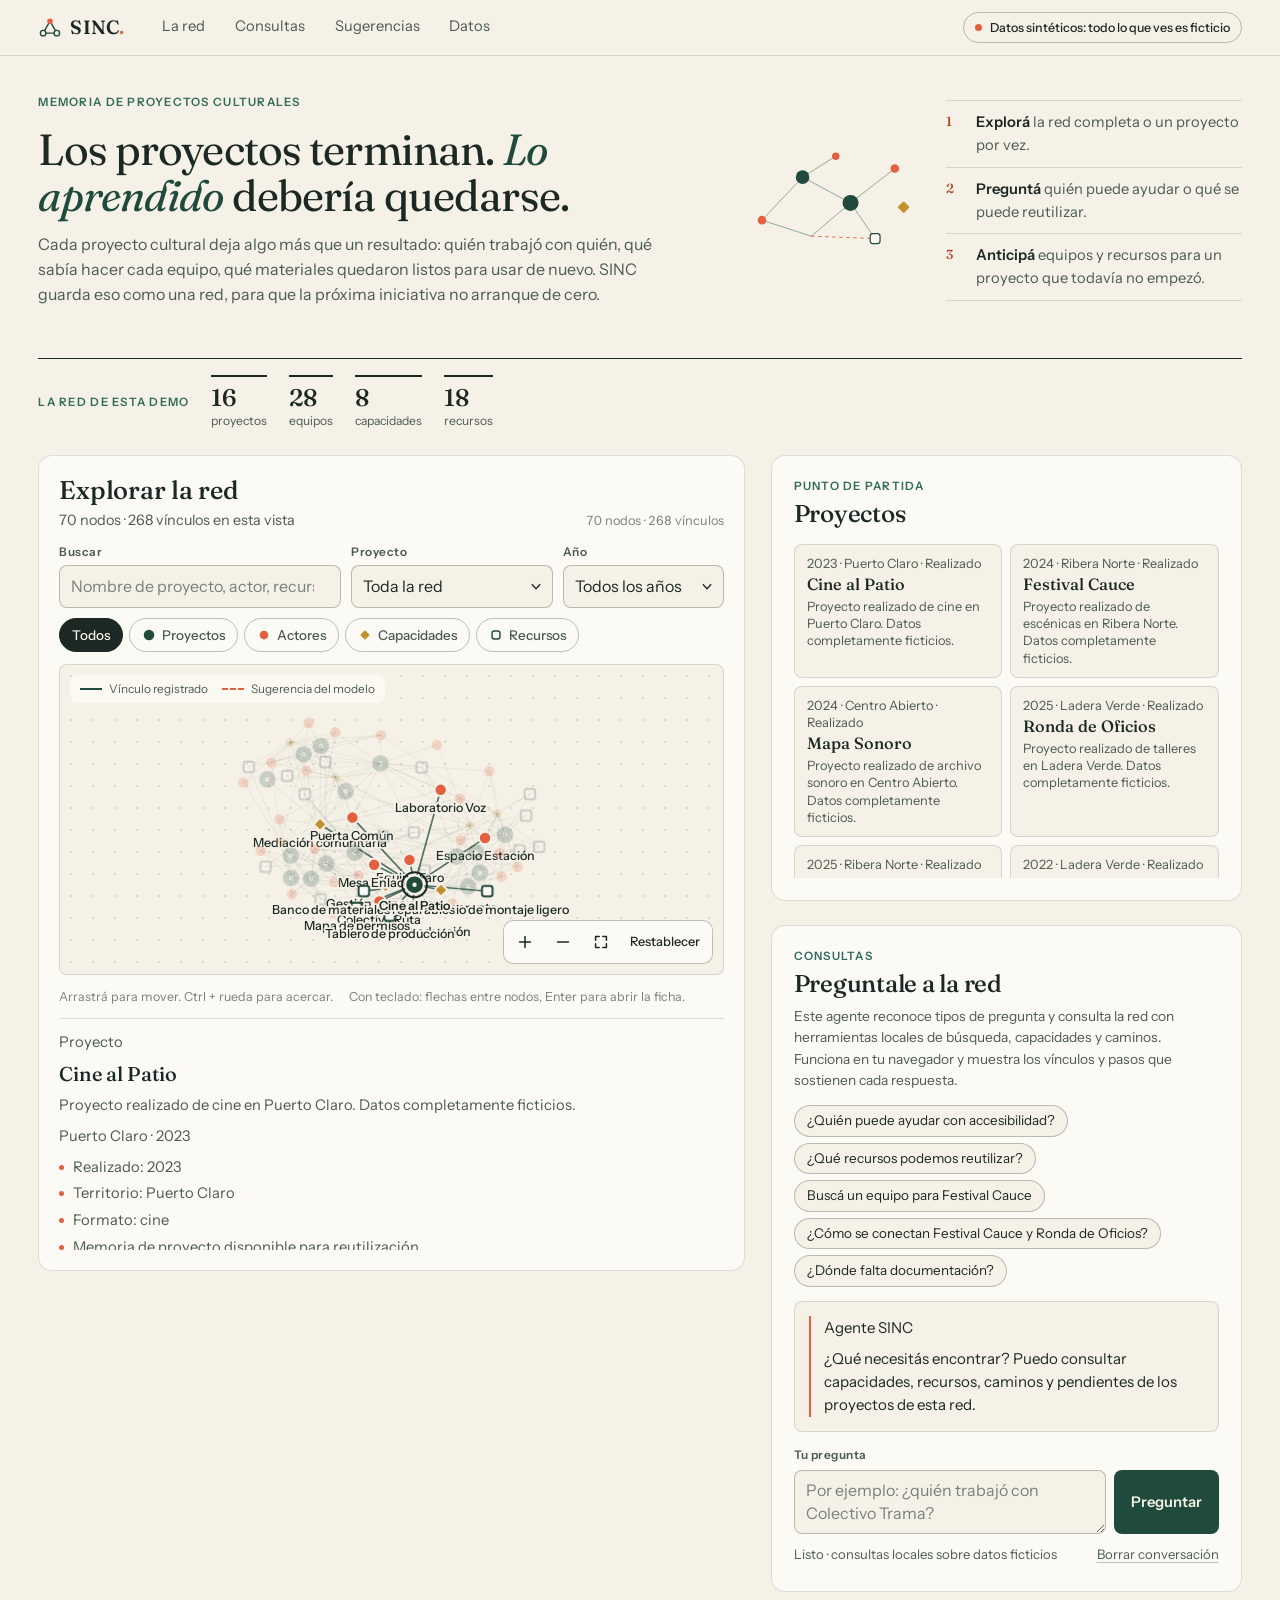
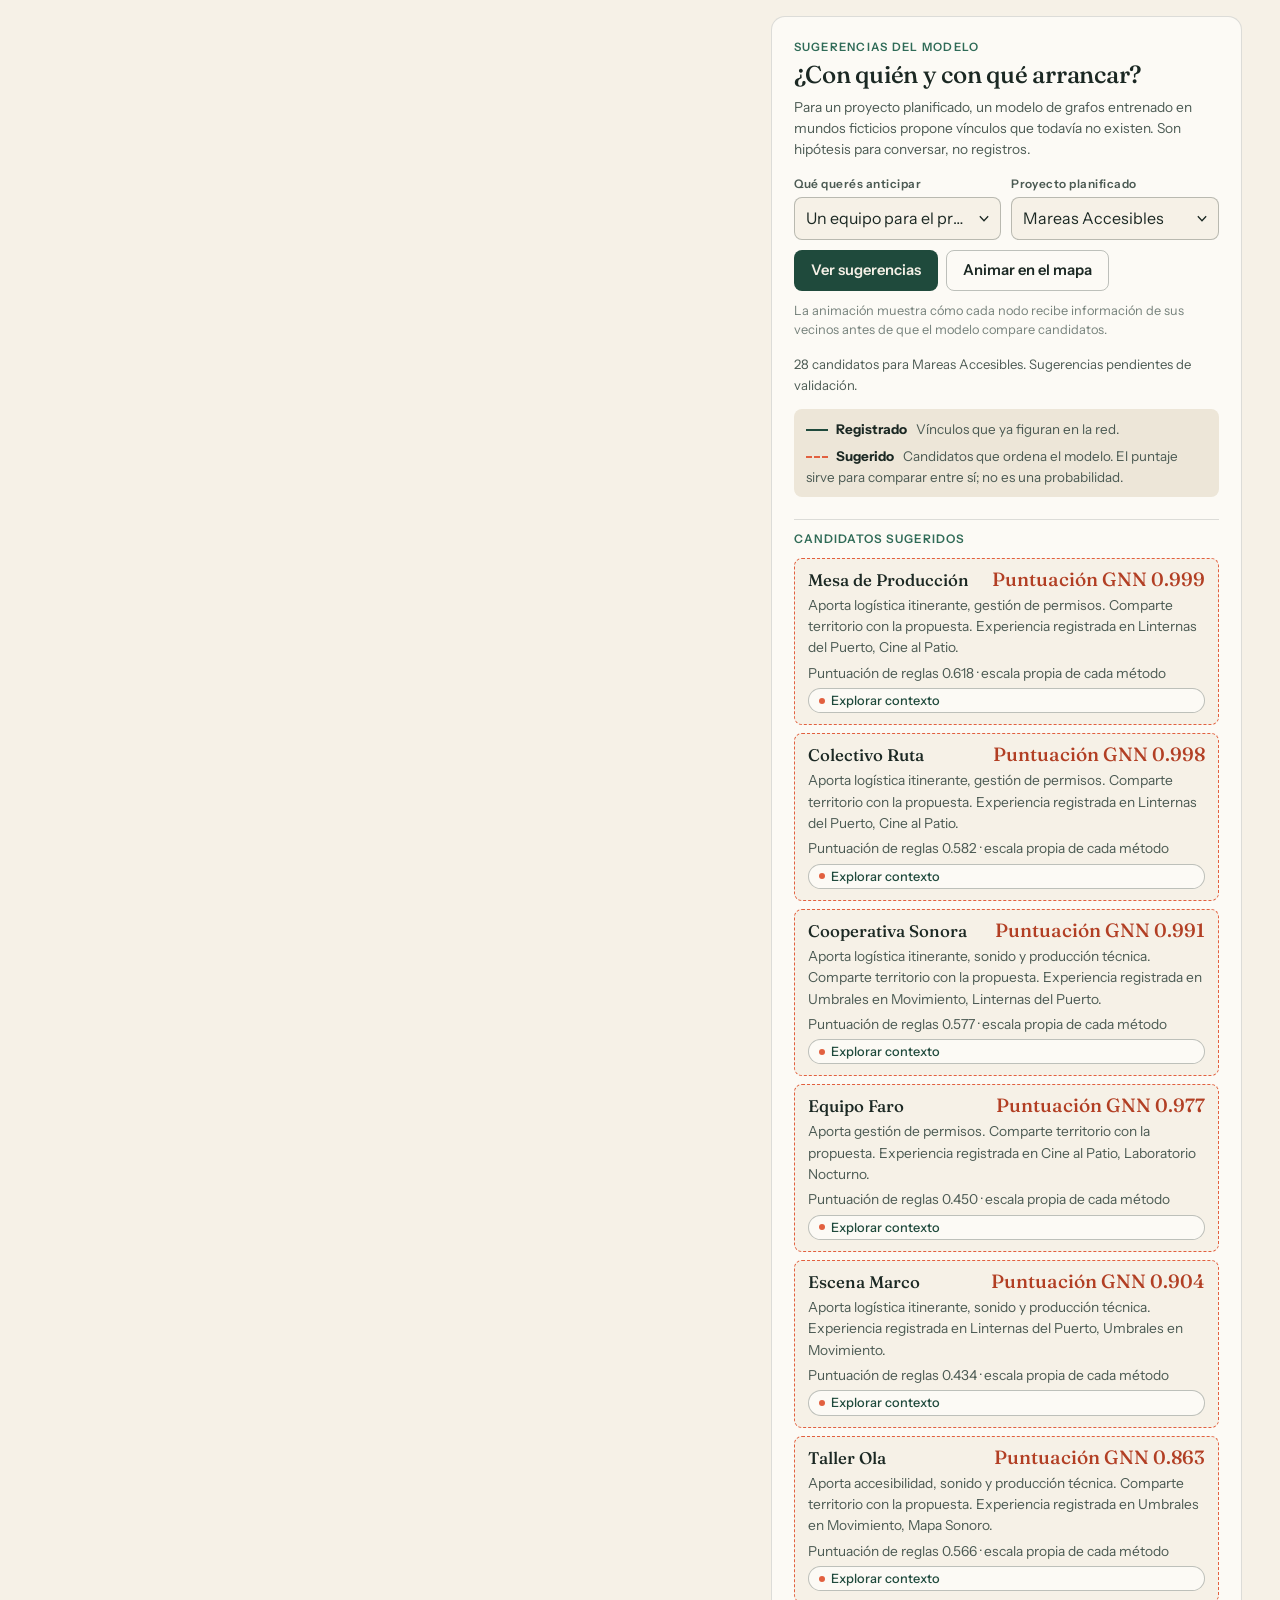
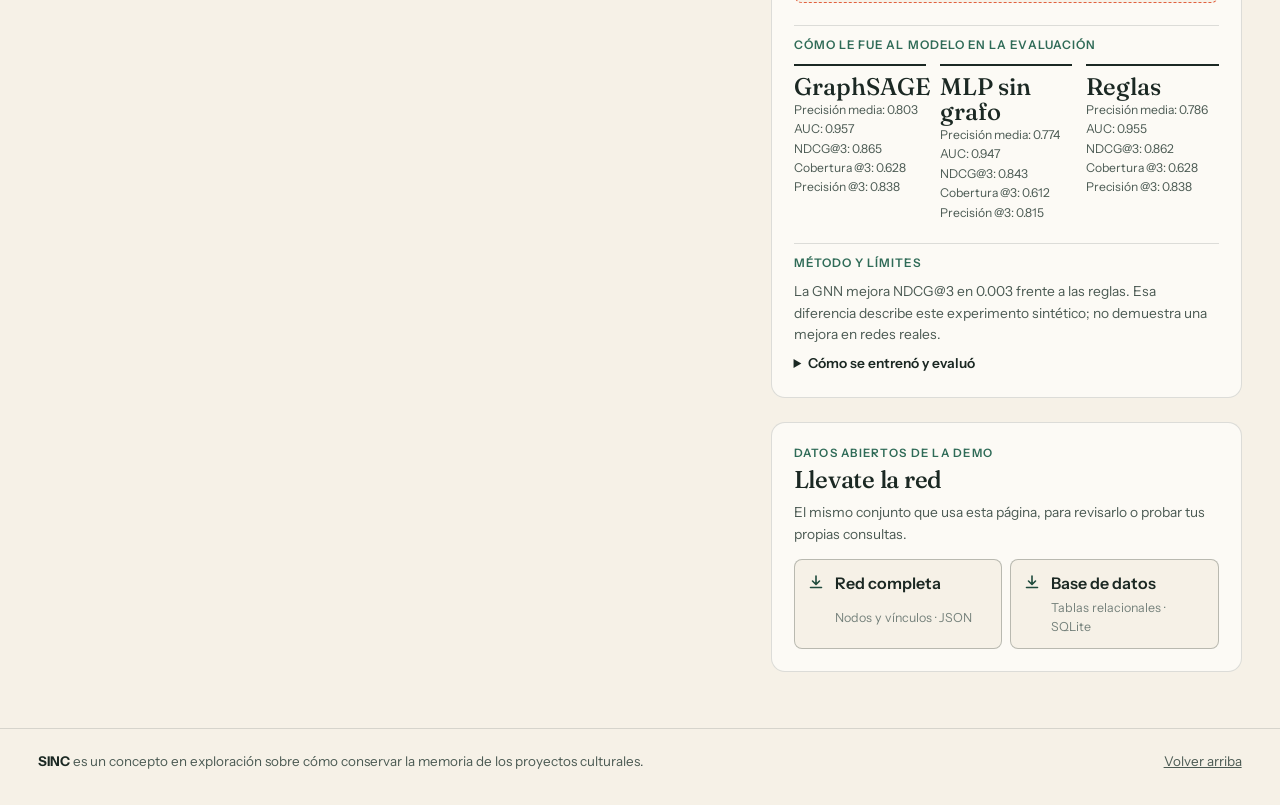
==== commit 36e67d73: "Add local graph query agent and browser GraphSAGE inference" ====
--- a/index.html
+++ b/index.html
@@ -134,7 +134,7 @@
             <header class="panel-head">
               <p class="label">Consultas</p>
               <h2 id="agent-title">Preguntale a la red</h2>
-              <p class="panel-note">Este asistente no es un modelo de lenguaje: reconoce el tipo de pregunta y recorre la red con herramientas locales —búsqueda, vecinos, caminos—, todo en tu navegador. Cada respuesta muestra los nodos y los pasos en que se apoya.</p>
+              <p class="panel-note">Este agente reconoce tipos de pregunta y consulta la red con herramientas locales de búsqueda, capacidades y caminos. Funciona en tu navegador y muestra los vínculos y pasos que sostienen cada respuesta.</p>
             </header>
 
             <div class="suggestions" role="group" aria-label="Preguntas de ejemplo">
@@ -164,7 +164,7 @@
             <header class="panel-head">
               <p class="label">Sugerencias del modelo</p>
               <h2 id="gnn-title">¿Con quién y con qué arrancar?</h2>
-              <p class="panel-note">Para un proyecto planificado, un modelo de grafos entrenado sobre esta misma red propone vínculos que todavía no existen. Son hipótesis para conversar, no registros.</p>
+              <p class="panel-note">Para un proyecto planificado, un modelo de grafos entrenado en mundos ficticios propone vínculos que todavía no existen. Son hipótesis para conversar, no registros.</p>
             </header>
 
             <form class="gnn-form" onsubmit="return false">
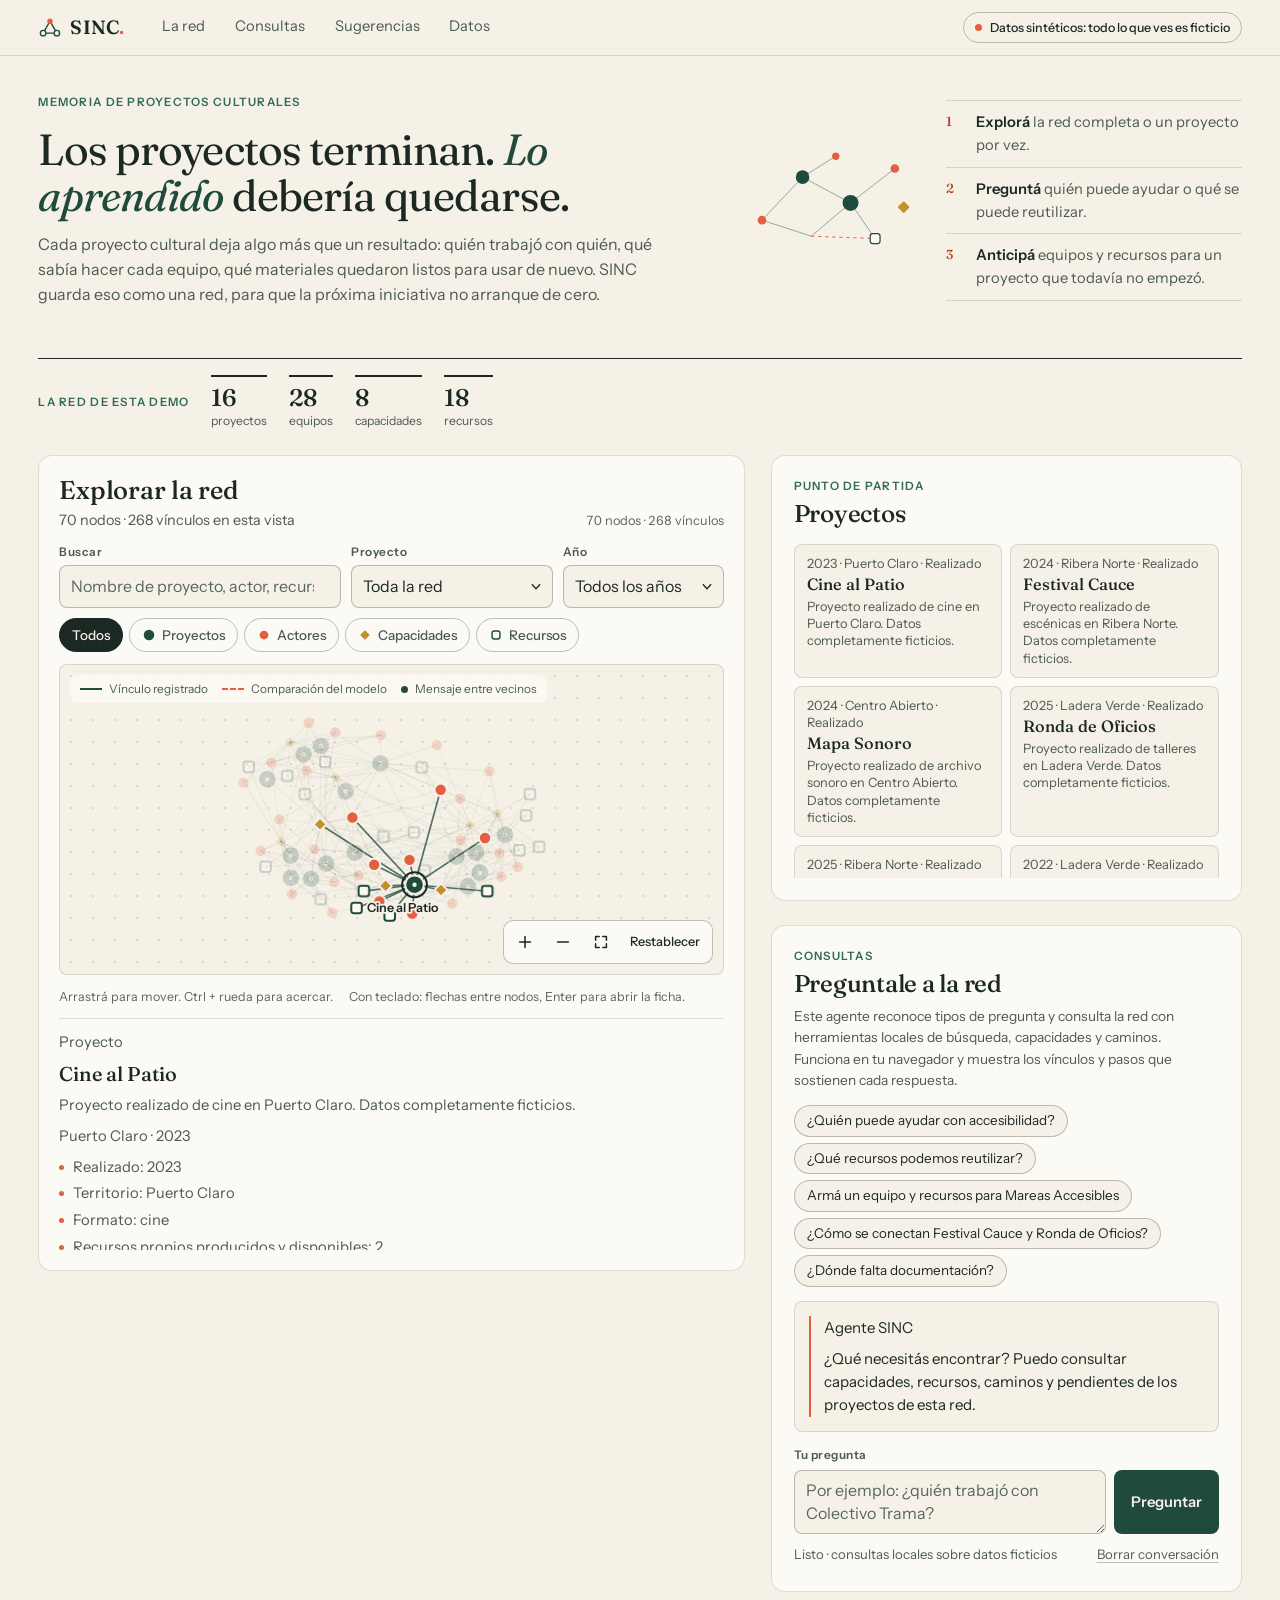
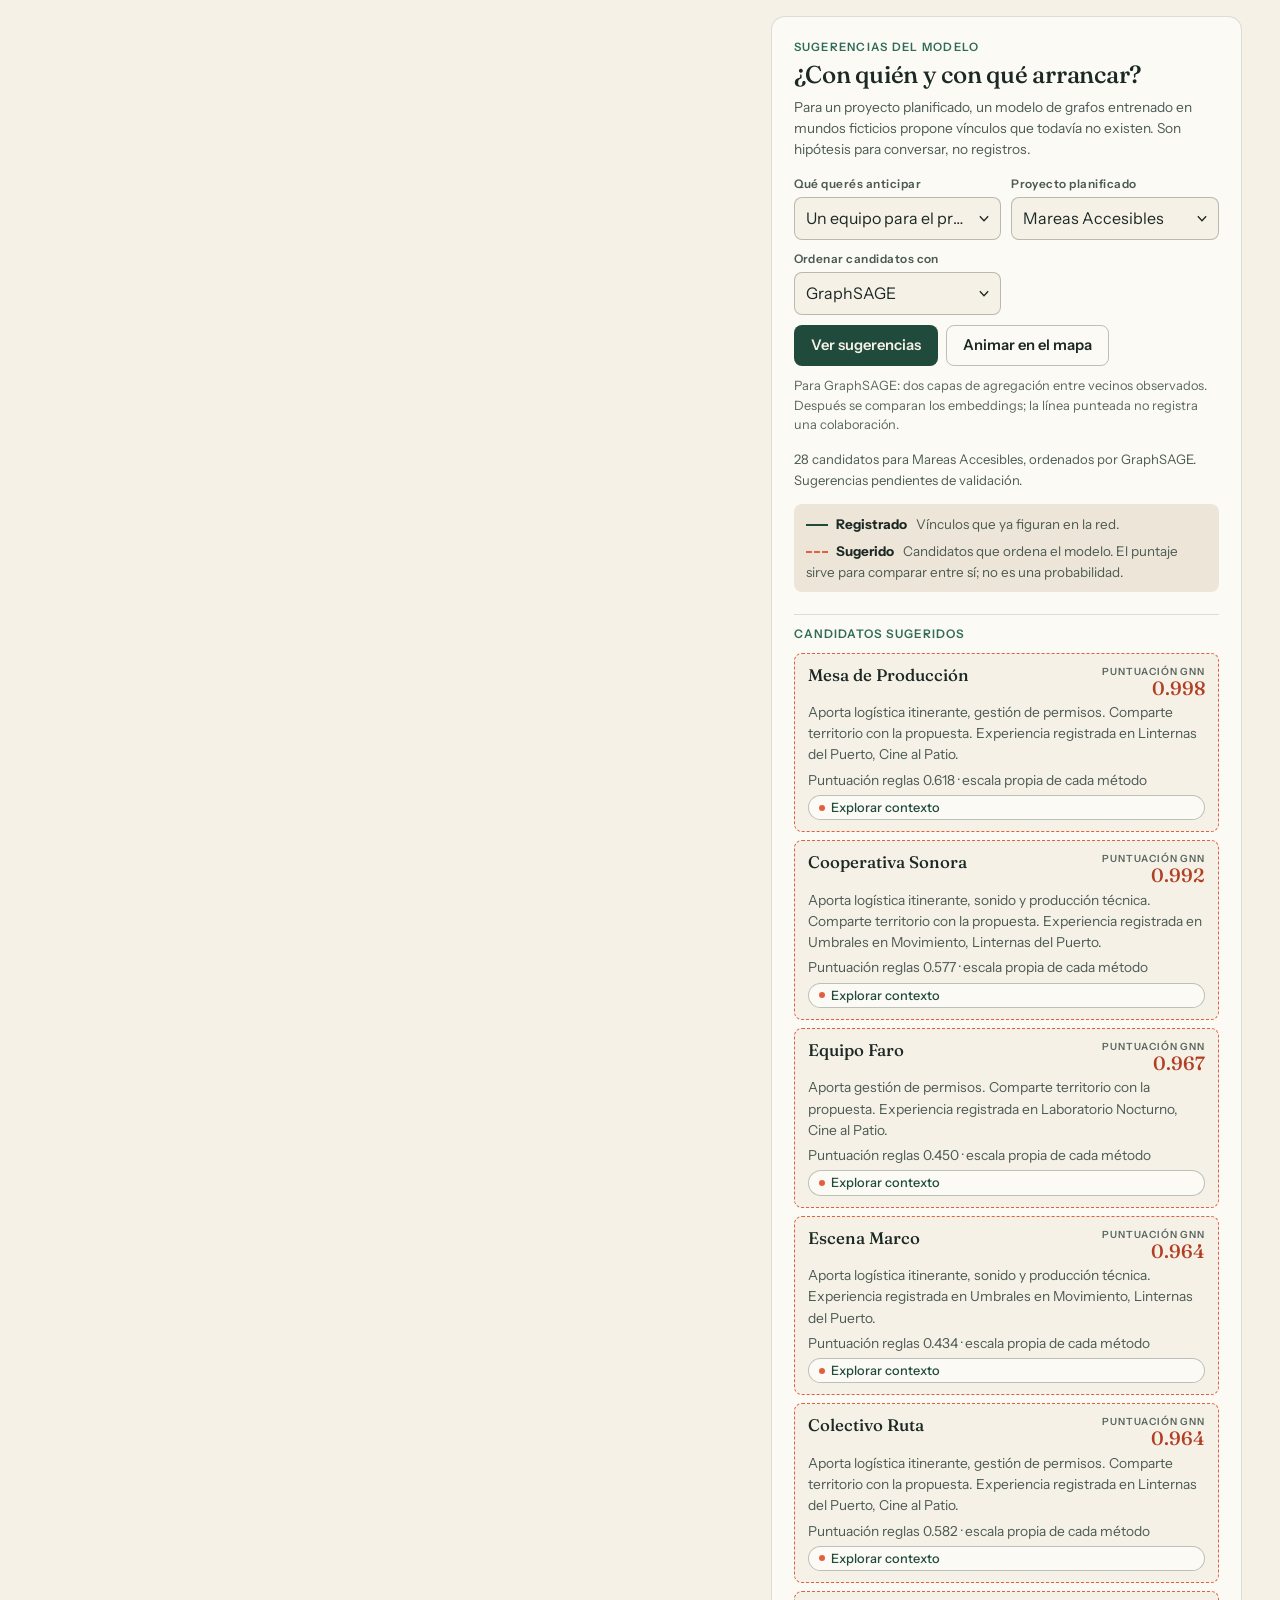
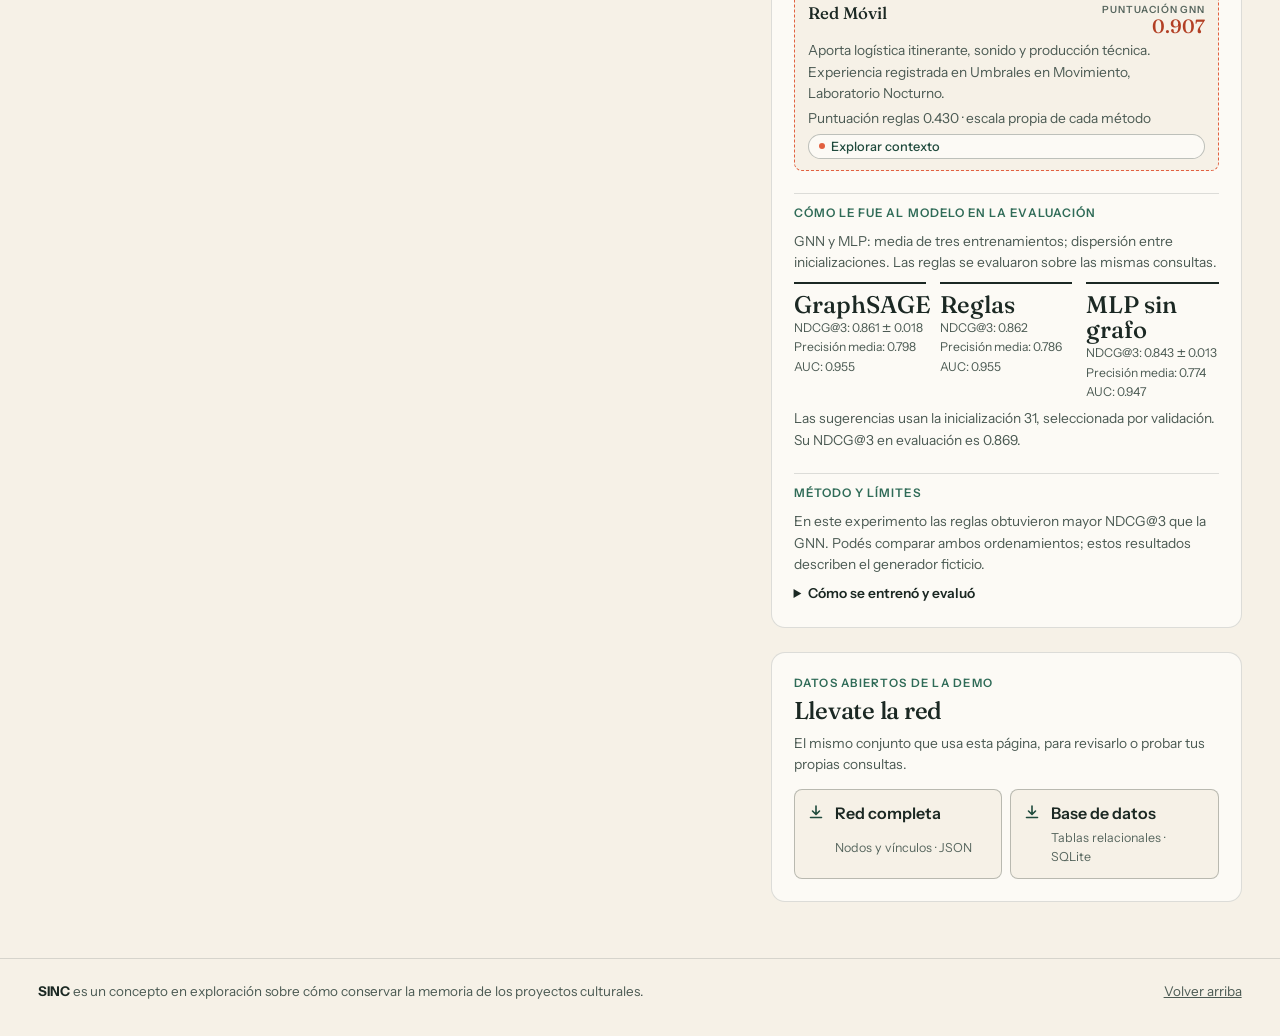
==== commit de539b56: "Polish graph navigation and two-layer model animations" ====
--- a/index.html
+++ b/index.html
@@ -9,8 +9,8 @@
     <link rel="preconnect" href="https://fonts.googleapis.com" />
     <link rel="preconnect" href="https://fonts.gstatic.com" crossorigin />
     <link rel="stylesheet" href="https://fonts.googleapis.com/css2?family=Fraunces:ital,opsz,wght@0,9..144,400..600;1,9..144,400..500&family=Instrument+Sans:wght@400..600&display=swap" />
-    <link rel="stylesheet" href="styles.css" />
-    <script type="module" src="app.js"></script>
+    <link rel="stylesheet" href="styles.css?v=20261006" />
+    <script type="module" src="app.js?v=20261006"></script>
   </head>
   <body>
     <a class="skip-link" href="#espacio">Saltar al espacio de trabajo</a>
@@ -89,7 +89,7 @@
               <select id="year-filter"><option value="">Todos los años</option></select>
             </div>
             <div class="type-filters" id="type-filters" role="group" aria-label="Tipo de nodo">
-              <button type="button" class="type-chip is-active" data-type="all" aria-pressed="true">Todos</button>
+              <button type="button" class="type-chip" data-type="all" aria-pressed="true">Todos</button>
               <button type="button" class="type-chip" data-type="project" aria-pressed="false"><svg viewBox="0 0 16 16" aria-hidden="true"><circle class="g-project" cx="8" cy="8" r="6" /></svg>Proyectos</button>
               <button type="button" class="type-chip" data-type="actor" aria-pressed="false"><svg viewBox="0 0 16 16" aria-hidden="true"><circle class="g-actor" cx="8" cy="8" r="5" /></svg>Actores</button>
               <button type="button" class="type-chip" data-type="capability" aria-pressed="false"><svg viewBox="0 0 16 16" aria-hidden="true"><rect class="g-capability" x="4" y="4" width="8" height="8" rx="1" transform="rotate(45 8 8)" /></svg>Capacidades</button>
@@ -103,11 +103,12 @@
               <button type="button" id="zoom-in" aria-label="Acercar" title="Acercar"><svg viewBox="0 0 20 20" aria-hidden="true"><path d="M10 4v12M4 10h12" /></svg></button>
               <button type="button" id="zoom-out" aria-label="Alejar" title="Alejar"><svg viewBox="0 0 20 20" aria-hidden="true"><path d="M4 10h12" /></svg></button>
               <button type="button" id="fit-view" aria-label="Encuadrar la red" title="Encuadrar"><svg viewBox="0 0 20 20" aria-hidden="true"><path d="M4 8V4h4M16 8V4h-4M4 12v4h4M16 12v4h-4" /></svg></button>
-              <button type="button" id="reset-view" class="text-control">Restablecer</button>
+              <button type="button" id="reset-view" class="text-control" aria-label="Restablecer vista">Restablecer</button>
             </div>
             <ul class="graph-legend" aria-label="Cómo leer las líneas">
               <li><span class="swatch swatch-observed" aria-hidden="true"></span>Vínculo registrado</li>
-              <li><span class="swatch swatch-suggested" aria-hidden="true"></span>Sugerencia del modelo</li>
+              <li><span class="swatch swatch-suggested" aria-hidden="true"></span>Comparación del modelo</li>
+              <li><span class="message-dot" aria-hidden="true"></span>Mensaje entre vecinos</li>
             </ul>
           </div>
           <p class="graph-help" id="graph-help">
@@ -116,7 +117,7 @@
             <span class="help-keys">Con teclado: flechas entre nodos, Enter para abrir la ficha.</span>
           </p>
 
-          <aside class="node-detail" id="node-detail" aria-live="polite" aria-label="Ficha del nodo seleccionado">
+          <aside class="node-detail" id="node-detail" aria-label="Ficha del nodo seleccionado">
             <p class="empty-state">Todavía no elegiste ningún nodo. Tocá uno en el mapa o usá el buscador.</p>
           </aside>
         </section>
@@ -140,7 +141,7 @@
             <div class="suggestions" role="group" aria-label="Preguntas de ejemplo">
               <button type="button" class="agent-suggestion" data-prompt="¿Quién puede ayudar con accesibilidad?">¿Quién puede ayudar con accesibilidad?</button>
               <button type="button" class="agent-suggestion" data-prompt="¿Qué recursos podemos reutilizar?">¿Qué recursos podemos reutilizar?</button>
-              <button type="button" class="agent-suggestion" data-prompt="Buscá un equipo para Festival Cauce">Buscá un equipo para Festival Cauce</button>
+              <button type="button" class="agent-suggestion" data-prompt="Armá un equipo y recursos para Mareas Accesibles">Armá un equipo y recursos para Mareas Accesibles</button>
               <button type="button" class="agent-suggestion" data-prompt="¿Cómo se conectan Festival Cauce y Ronda de Oficios?">¿Cómo se conectan Festival Cauce y Ronda de Oficios?</button>
               <button type="button" class="agent-suggestion" data-prompt="¿Dónde falta documentación?">¿Dónde falta documentación?</button>
             </div>
@@ -179,11 +180,15 @@
                 <label for="gnn-project">Proyecto planificado</label>
                 <select id="gnn-project"></select>
               </div>
+              <div class="field">
+                <label for="gnn-ranking">Ordenar candidatos con</label>
+                <select id="gnn-ranking"><option value="gnn">GraphSAGE</option><option value="baseline">Reglas</option></select>
+              </div>
               <div class="gnn-actions">
                 <button type="button" class="button button-primary" id="gnn-run">Ver sugerencias</button>
                 <button type="button" class="button button-outline" id="gnn-animate" aria-describedby="gnn-animate-help">Animar en el mapa</button>
               </div>
-              <p class="field-help" id="gnn-animate-help">La animación muestra cómo cada nodo recibe información de sus vecinos antes de que el modelo compare candidatos.</p>
+              <p class="field-help" id="gnn-animate-help">Para GraphSAGE: dos capas de agregación entre vecinos observados. Después se comparan los embeddings; la línea punteada no registra una colaboración.</p>
             </form>
             <p class="status" id="gnn-status" role="status" aria-live="polite"></p>
 
@@ -193,7 +198,7 @@
             </div>
 
             <h3 class="sub-title" id="gnn-results-title">Candidatos sugeridos</h3>
-            <div class="gnn-results" id="gnn-results" aria-live="polite" aria-labelledby="gnn-results-title" data-empty="Elegí un proyecto y pedí sugerencias para ver los candidatos."></div>
+            <div class="gnn-results" id="gnn-results" aria-labelledby="gnn-results-title" data-empty="Elegí un proyecto y pedí sugerencias para ver los candidatos."></div>
 
             <h3 class="sub-title" id="gnn-metrics-title">Cómo le fue al modelo en la evaluación</h3>
             <div class="gnn-metrics" id="gnn-metrics" aria-labelledby="gnn-metrics-title" data-empty="Las métricas aparecen cuando se cargan los resultados del experimento."></div>
@@ -209,11 +214,11 @@
               <p class="panel-note">El mismo conjunto que usa esta página, para revisarlo o probar tus propias consultas.</p>
             </header>
             <div class="downloads">
-              <a class="download" id="download-graph" href="data/graph.json" download>
+              <a class="download" id="download-graph" href="data/graph.json?v=20261006" download>
                 <span class="download-name">Red completa</span>
                 <span class="download-meta">Nodos y vínculos · JSON</span>
               </a>
-              <a class="download" id="download-db" href="data/sinc-demo.sqlite" download>
+              <a class="download" id="download-db" href="data/sinc-demo.sqlite?v=20261006" download>
                 <span class="download-name">Base de datos</span>
                 <span class="download-meta">Tablas relacionales · SQLite</span>
               </a>
--- a/styles.css
+++ b/styles.css
@@ -4,7 +4,7 @@
   --paper-sunk: #ede6d8;
   --ink: #1b2823;
   --ink-soft: #4b5a53;
-  --ink-faint: #76827c;
+  --ink-faint: #58675f;
   --forest: #1f4a3c;
   --forest-soft: #2f6b57;
   --sage: #cfdccf;
@@ -191,6 +191,12 @@
 .graph-legend li { display: inline-flex; align-items: center; gap: 7px; }
 .swatch { display: inline-block; flex: none; width: 22px; height: 0; border-top: 2px solid var(--forest); vertical-align: middle; }
 .swatch-suggested { border-top: 2px dashed var(--coral); }
+.message-dot { width:7px; height:7px; border-radius:50%; background:var(--forest); display:inline-block; }
+.graph-animation-caption { position:absolute; left:12px; right:12px; bottom:60px; padding:8px 10px; border-radius:8px; border:1px solid var(--line); background:var(--paper-raised); color:var(--ink-soft); font-size:0.76rem; line-height:1.4; pointer-events:none; z-index:3; }
+.graph-empty { font-family:var(--sans); fill:var(--ink-soft); }
+.comparison-label { font:500 calc(var(--ls) * 0.9px)/1 var(--sans); fill:var(--coral-deep); paint-order:stroke; stroke:var(--paper); stroke-width:calc(var(--ls) * 0.34px); stroke-linejoin:round; }
+.in-layer1 .node-ring { opacity:1; stroke:var(--forest-soft); }
+.in-layer2 .node-ring { opacity:1; stroke:var(--coral-deep); stroke-width:3px; }
 .graph-help { display: flex; flex-wrap: wrap; gap: 2px 16px; font-size: 0.78rem; color: var(--ink-faint); }
 .help-touch { display: none; }
 @media (hover: none) {
@@ -244,14 +250,11 @@
 .node-label {
   font: 500 calc(var(--ls) * 1px) / 1 var(--sans); fill: var(--ink);
   paint-order: stroke; stroke: var(--paper); stroke-width: calc(var(--ls) * 0.3px); stroke-linejoin: round;
-  transform: translateY(calc((var(--r) * var(--ns) + var(--ls) * 1.3) * 1px));
+  dominant-baseline:hanging;
   opacity: 0; pointer-events: none; transition: opacity 0.2s;
 }
 .type-project .node-label { font-weight: 600; }
-.gv[data-lod='near'] .node-label,
-.gv[data-lod='mid'] .type-project .node-label,
-.show-label .node-label, .is-hover .node-label, .is-selected .node-label,
-.graph-node:focus-visible .node-label { opacity: 1; }
+.show-label .node-label { opacity: 1; }
 .gv.has-focus .is-dim:not(.is-hover):not(:focus-visible) .node-label { opacity: 0; }
 .edge-label {
   font: 500 calc(var(--ls) * 0.86px) / 1 var(--sans); fill: var(--forest); dominant-baseline: middle;
@@ -347,6 +350,7 @@
 .agent-message > * + * { margin-top: 8px; }
 @keyframes rise { from { opacity: 0; transform: translateY(6px); } }
 .agent-message.user { align-self: flex-end; max-width: 88%; padding: 8px 13px; background: var(--forest); color: var(--paper); border-radius: 14px 14px 3px 14px; }
+.agent-message.user .agent-answer { color:inherit; }
 .agent-message.assistant { align-self: stretch; padding-left: 13px; border-left: 2px solid var(--coral); }
 .agent-message.is-error, .agent-message.error { border-left-color: var(--coral-deep); color: var(--coral-deep); }
 .agent-answer { color: var(--ink); text-wrap: pretty; }
@@ -354,6 +358,7 @@
 .agent-answer ul, .agent-answer ol { display: grid; gap: 3px; padding-left: 18px; list-style: disc; }
 .agent-answer ol { list-style: decimal; }
 .agent-evidence { display: flex; flex-wrap: wrap; align-items: center; gap: 6px; font-size: 0.78rem; color: var(--ink-faint); }
+.agent-evidence > h4, .agent-evidence > .recommendation-card { flex-basis:100%; }
 .agent-evidence > p, .agent-evidence > span:first-child { flex-basis: 100%; }
 .agent-evidence ul { display: contents; }
 .evidence-link {
@@ -412,6 +417,7 @@
 .recommendation-card ul { display: flex; flex-wrap: wrap; gap: 6px; }
 .score { display: inline-grid; justify-items: end; font: 500 1.2rem/1 var(--serif); color: var(--coral-deep); font-variant-numeric: tabular-nums; white-space: nowrap; }
 .score small, .score span { font: 600 0.62rem/1.4 var(--sans); letter-spacing: 0.08em; text-transform: uppercase; color: var(--ink-faint); }
+.score b { font:inherit; }
 .score-bar { height: 4px; background: var(--paper-sunk); border-radius: 2px; overflow: hidden; }
 .score-bar::after { content: ''; display: block; height: 100%; width: calc(var(--score, 0) * 100%); background: var(--coral); border-radius: 2px; transition: width 0.5s var(--ease); }
 .metric-grid { display: grid; grid-template-columns: repeat(auto-fit, minmax(118px, 1fr)); gap: 10px 14px; margin: 0; }
@@ -423,6 +429,8 @@
 .gnn-method ul, .gnn-method ol { display: grid; gap: 4px; padding-left: 18px; list-style: disc; }
 .gnn-method summary { cursor: pointer; font-weight: 600; color: var(--ink); }
 .gnn-method strong { color: var(--ink); }
+.gnn-method details > * + * { margin-top:8px; }
+.map-shortcut { position:fixed; bottom:18px; left:50%; transform:translateX(-50%); z-index:35; padding:11px 18px; border:1px solid var(--forest); border-radius:999px; background:var(--forest); color:var(--paper-raised); font-size:0.87rem; box-shadow:0 5px 20px #1b282329; white-space:nowrap; }
 
 /* datos */
 .downloads { display: grid; grid-template-columns: repeat(auto-fit, minmax(170px, 1fr)); gap: 8px; }
@@ -470,7 +478,8 @@
   .intro-motif { display: none; }
   .gnn-form { grid-template-columns: minmax(0, 1fr); }
   .gnn-actions .button { flex: 1 1 100%; }
-  .text-control { display: none !important; }
+  .text-control { font-size:0 !important; min-width:34px; }
+  .text-control::before { content:'↺'; font-size:20px; }
   .project-list { grid-template-columns: repeat(2, minmax(0, 1fr)); }
   .graph-legend { flex-direction: column; }
 }
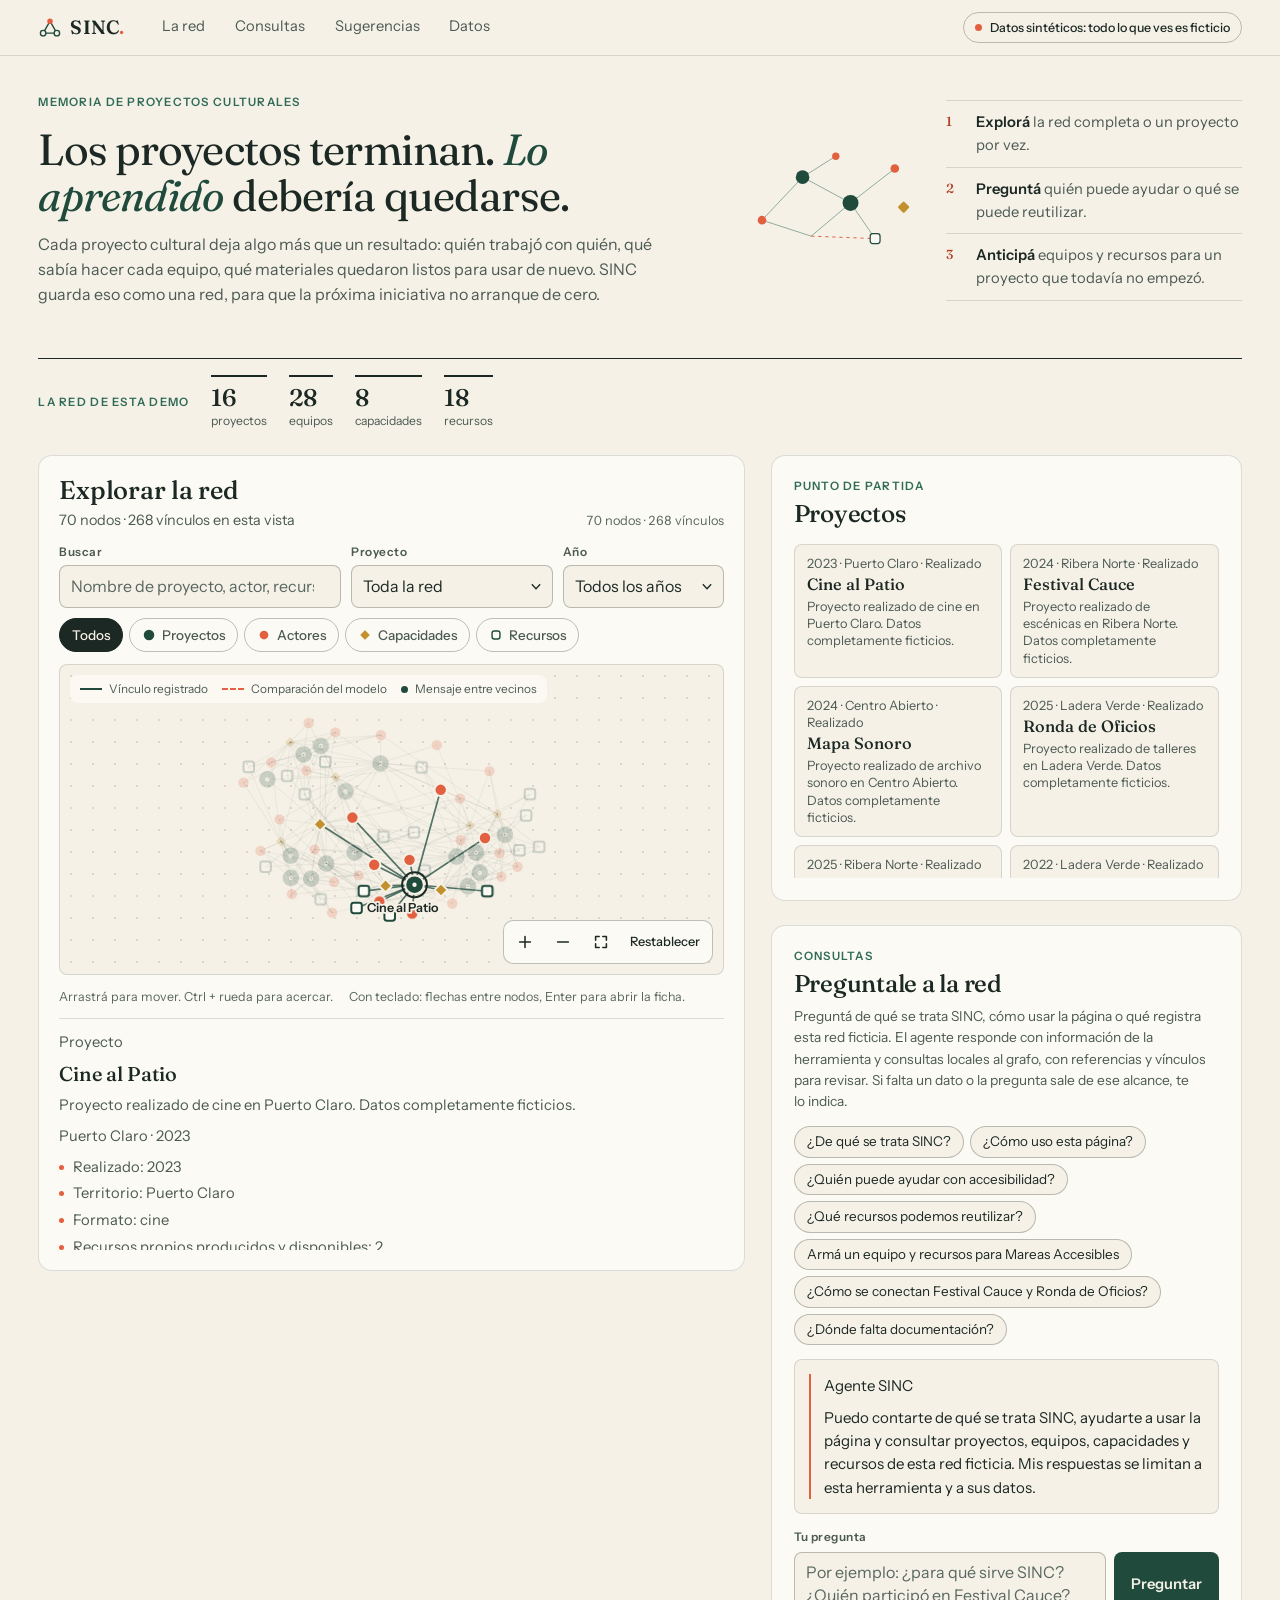
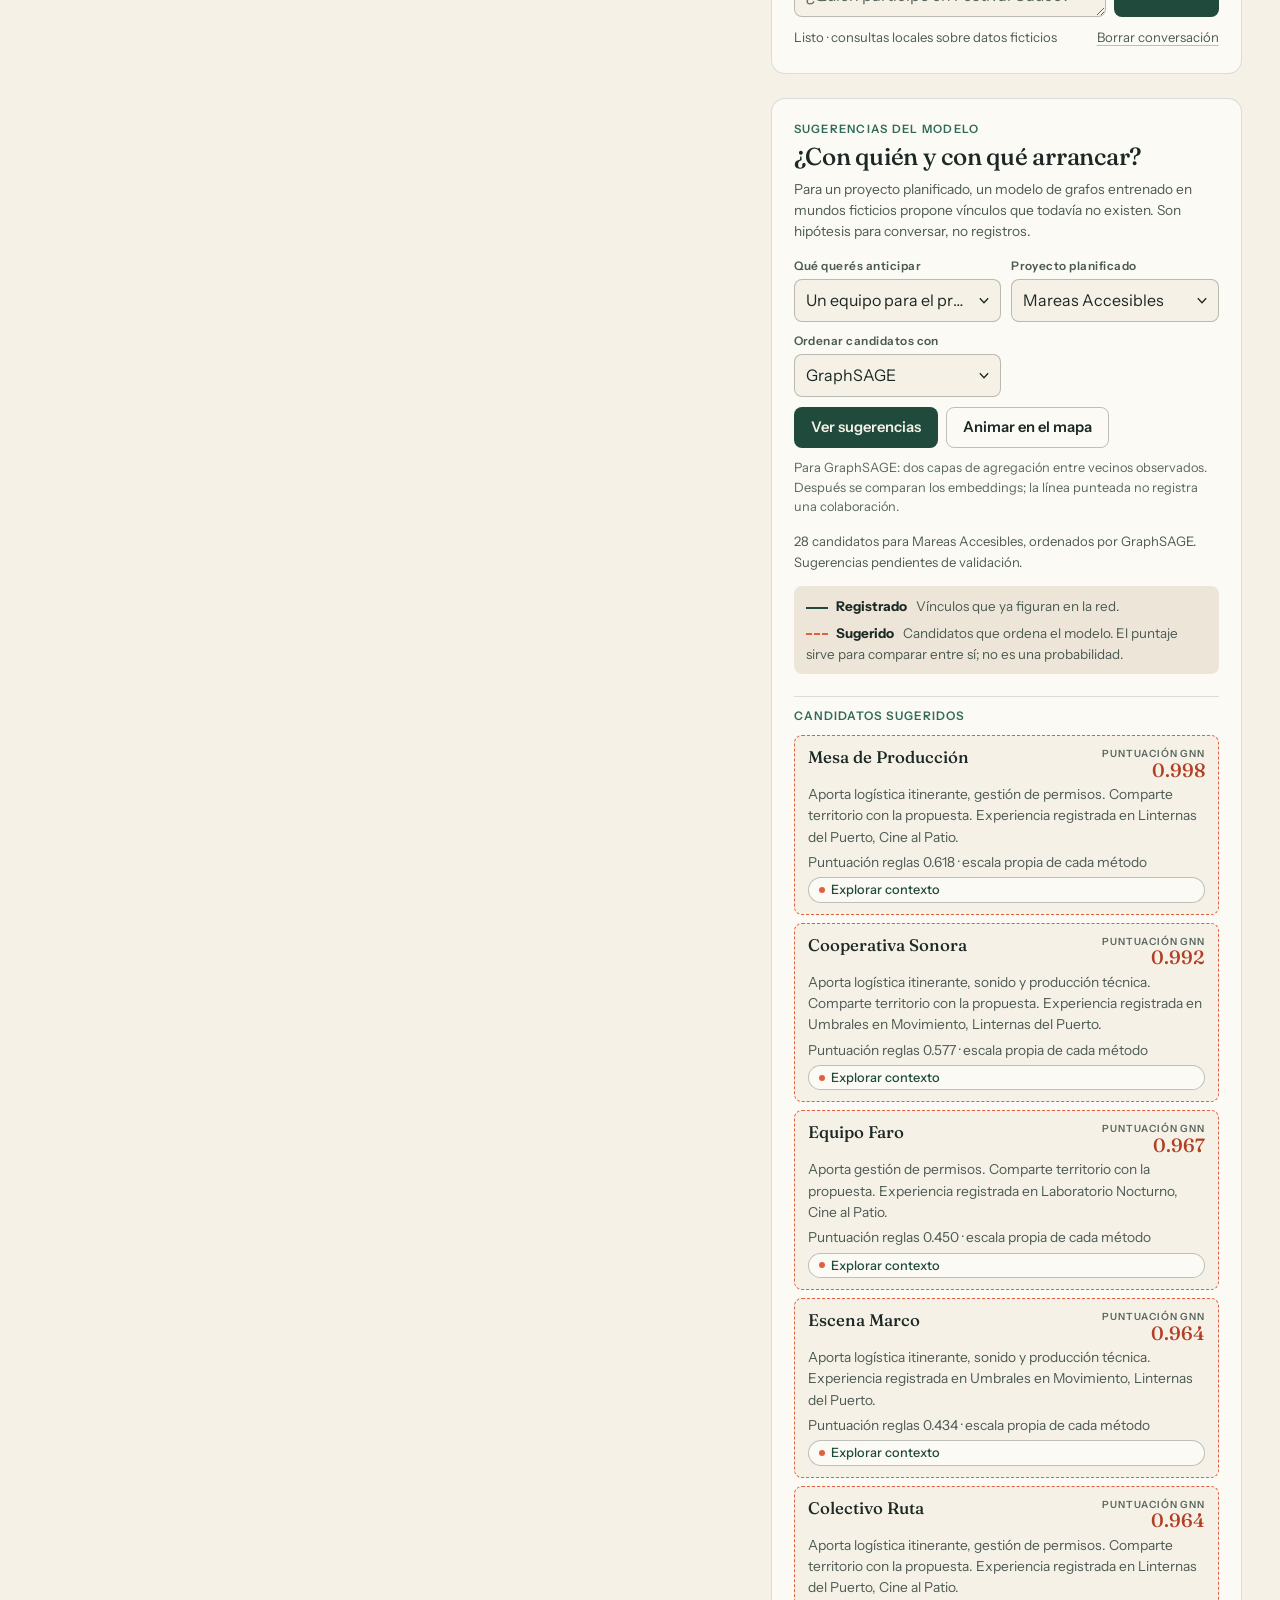
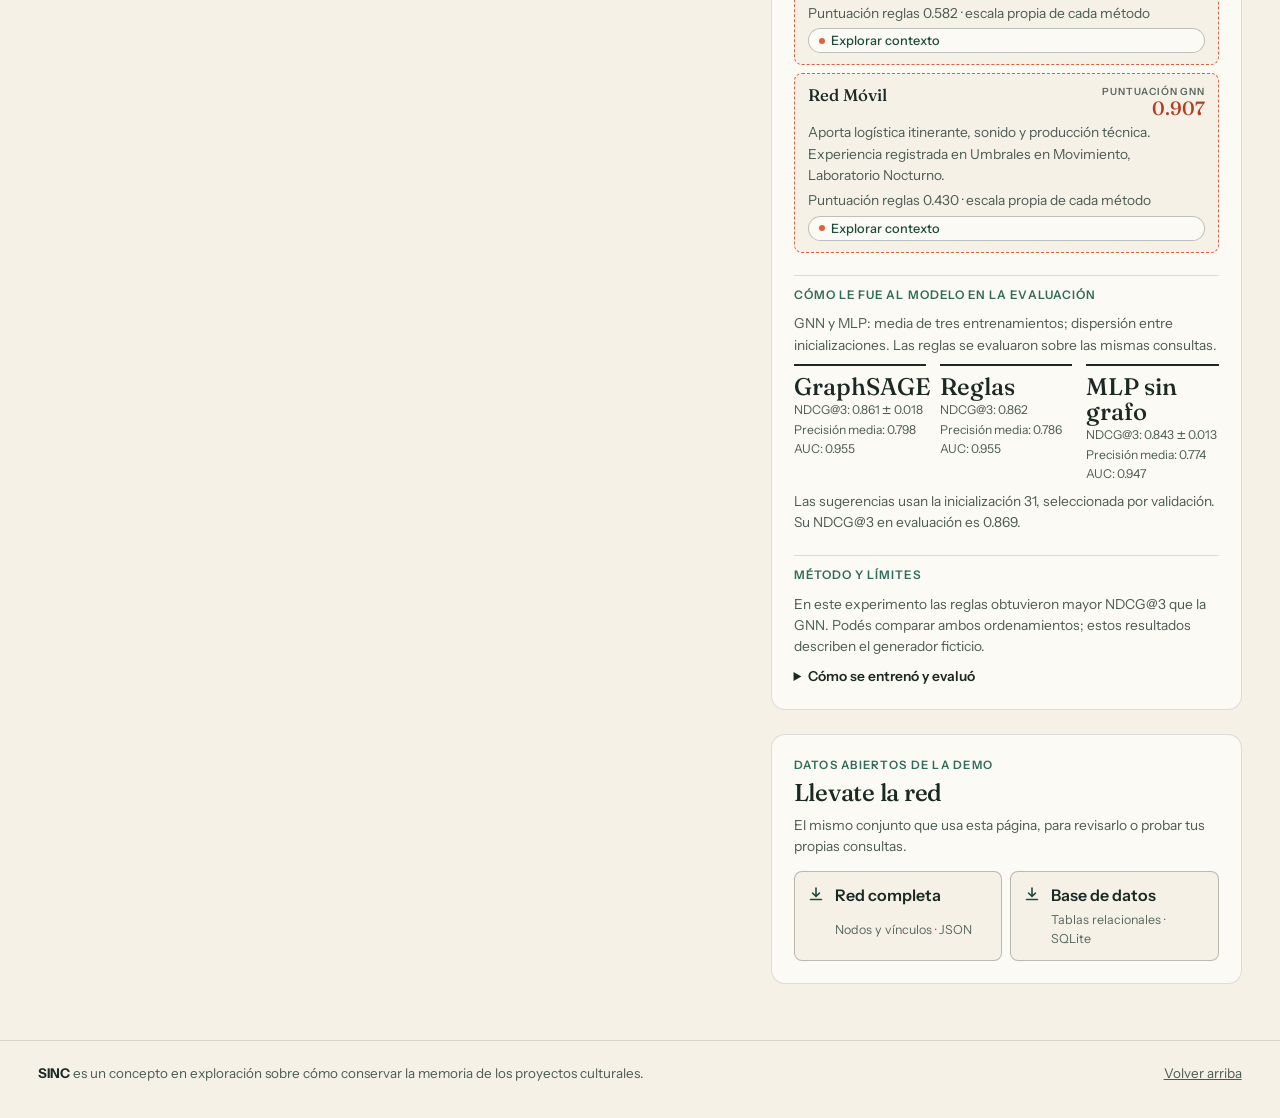
==== commit 758fcd0a: "Broaden SINC assistant scope with grounded project answers" ====
--- a/index.html
+++ b/index.html
@@ -10,7 +10,7 @@
     <link rel="preconnect" href="https://fonts.gstatic.com" crossorigin />
     <link rel="stylesheet" href="https://fonts.googleapis.com/css2?family=Fraunces:ital,opsz,wght@0,9..144,400..600;1,9..144,400..500&family=Instrument+Sans:wght@400..600&display=swap" />
     <link rel="stylesheet" href="styles.css?v=20261006" />
-    <script type="module" src="app.js?v=20261006"></script>
+    <script type="module" src="app.js?v=20261006-agent2"></script>
   </head>
   <body>
     <a class="skip-link" href="#espacio">Saltar al espacio de trabajo</a>
@@ -135,10 +135,12 @@
             <header class="panel-head">
               <p class="label">Consultas</p>
               <h2 id="agent-title">Preguntale a la red</h2>
-              <p class="panel-note">Este agente reconoce tipos de pregunta y consulta la red con herramientas locales de búsqueda, capacidades y caminos. Funciona en tu navegador y muestra los vínculos y pasos que sostienen cada respuesta.</p>
+              <p class="panel-note">Preguntá de qué se trata SINC, cómo usar la página o qué registra esta red ficticia. El agente responde con información de la herramienta y consultas locales al grafo, con referencias y vínculos para revisar. Si falta un dato o la pregunta sale de ese alcance, te lo indica.</p>
             </header>
 
             <div class="suggestions" role="group" aria-label="Preguntas de ejemplo">
+              <button type="button" class="agent-suggestion" data-prompt="¿De qué se trata SINC?">¿De qué se trata SINC?</button>
+              <button type="button" class="agent-suggestion" data-prompt="¿Cómo uso esta página?">¿Cómo uso esta página?</button>
               <button type="button" class="agent-suggestion" data-prompt="¿Quién puede ayudar con accesibilidad?">¿Quién puede ayudar con accesibilidad?</button>
               <button type="button" class="agent-suggestion" data-prompt="¿Qué recursos podemos reutilizar?">¿Qué recursos podemos reutilizar?</button>
               <button type="button" class="agent-suggestion" data-prompt="Armá un equipo y recursos para Mareas Accesibles">Armá un equipo y recursos para Mareas Accesibles</button>
@@ -151,7 +153,7 @@
             <form class="agent-form" id="agent-form">
               <label for="agent-input">Tu pregunta</label>
               <div class="agent-compose">
-                <textarea id="agent-input" name="q" rows="2" maxlength="500" placeholder="Por ejemplo: ¿quién trabajó con Colectivo Trama?" required></textarea>
+                <textarea id="agent-input" name="q" rows="2" maxlength="500" placeholder="Por ejemplo: ¿para qué sirve SINC? ¿Quién participó en Festival Cauce?" required></textarea>
                 <button type="submit" class="button button-primary" id="agent-submit">Preguntar</button>
               </div>
               <div class="agent-foot">
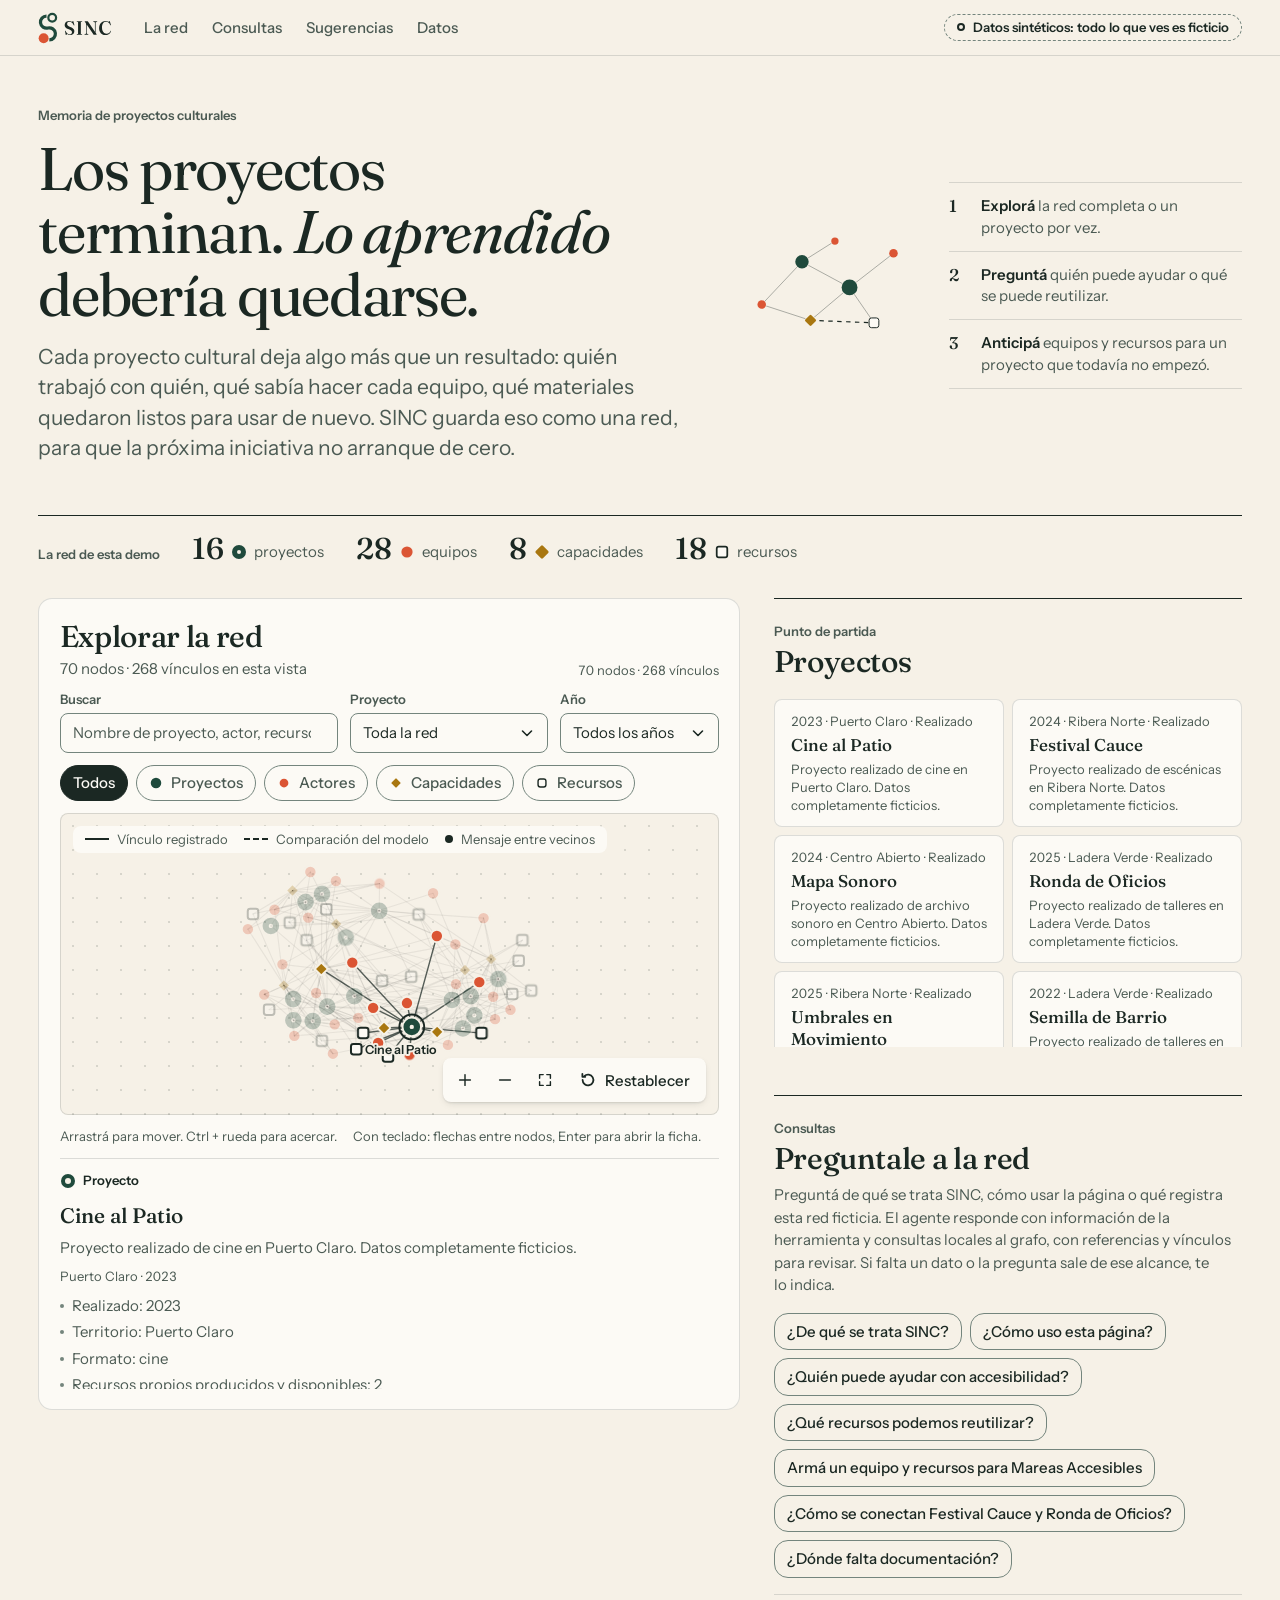
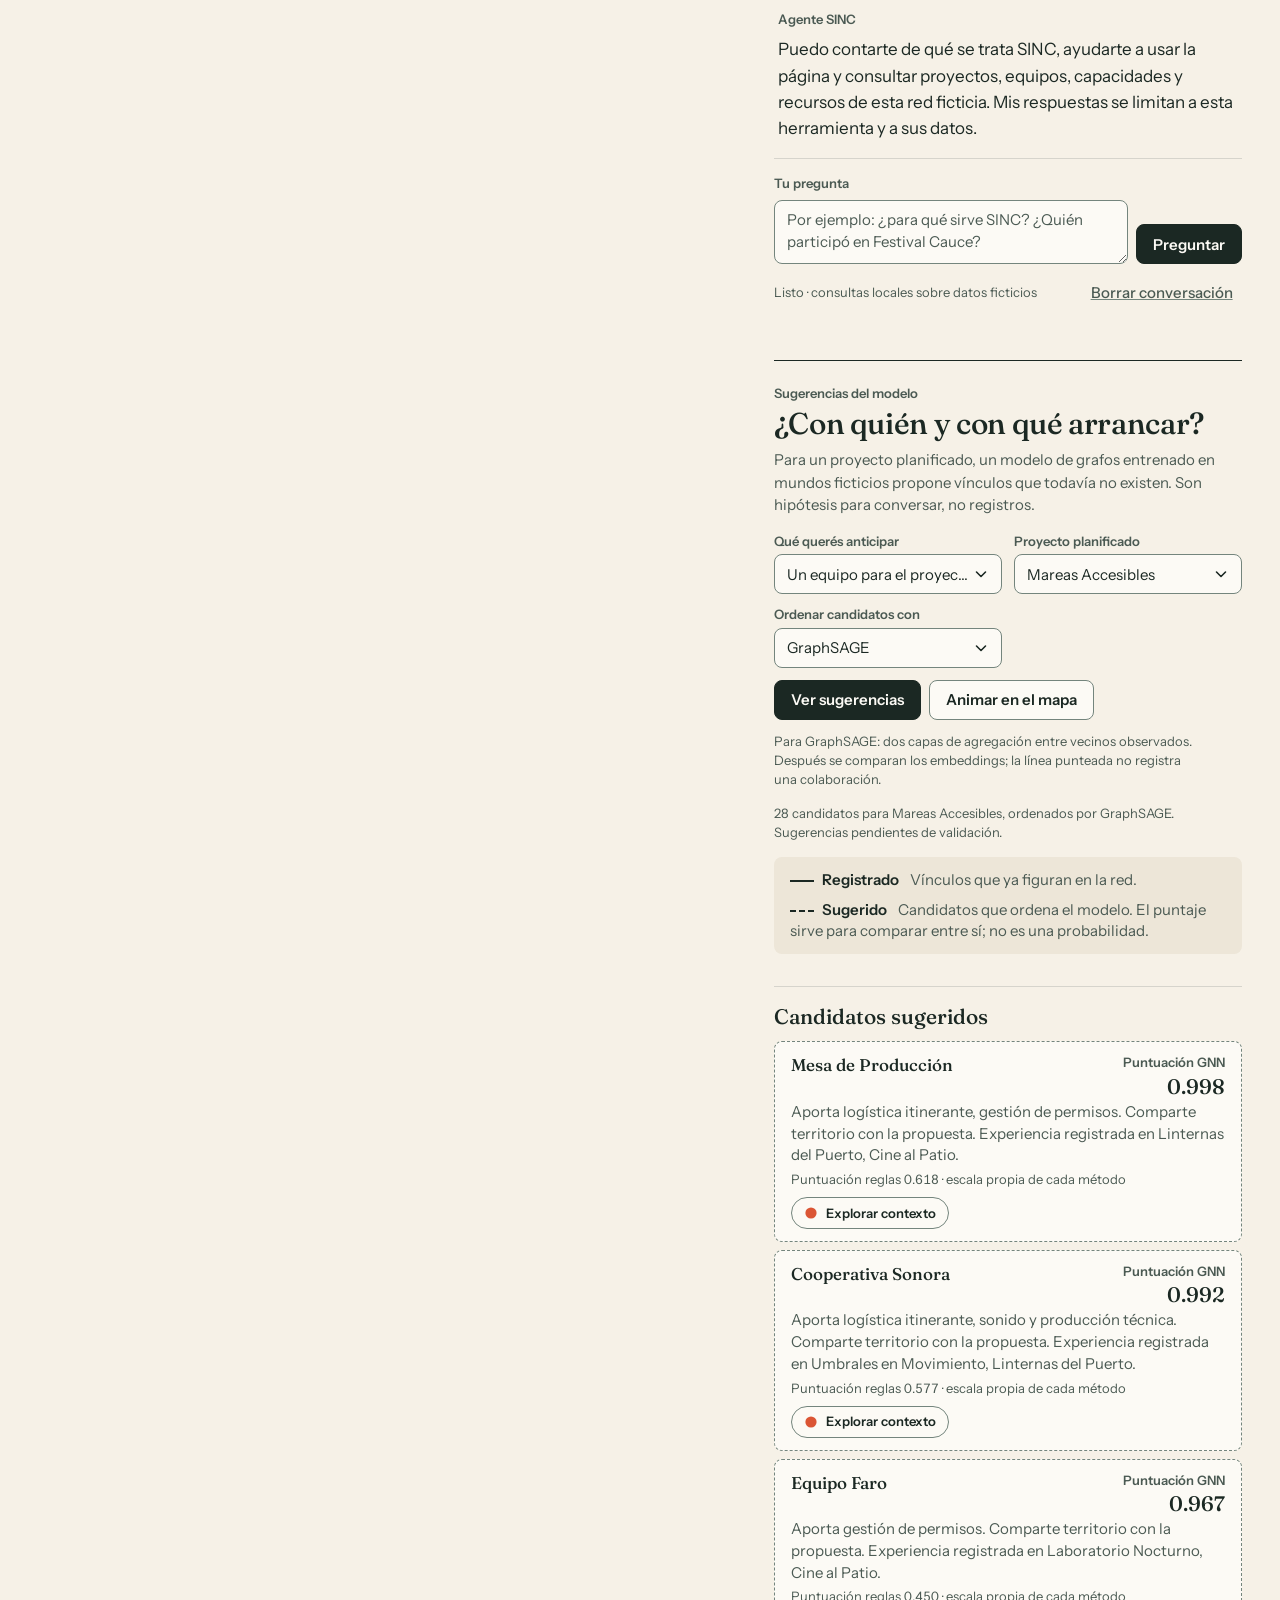
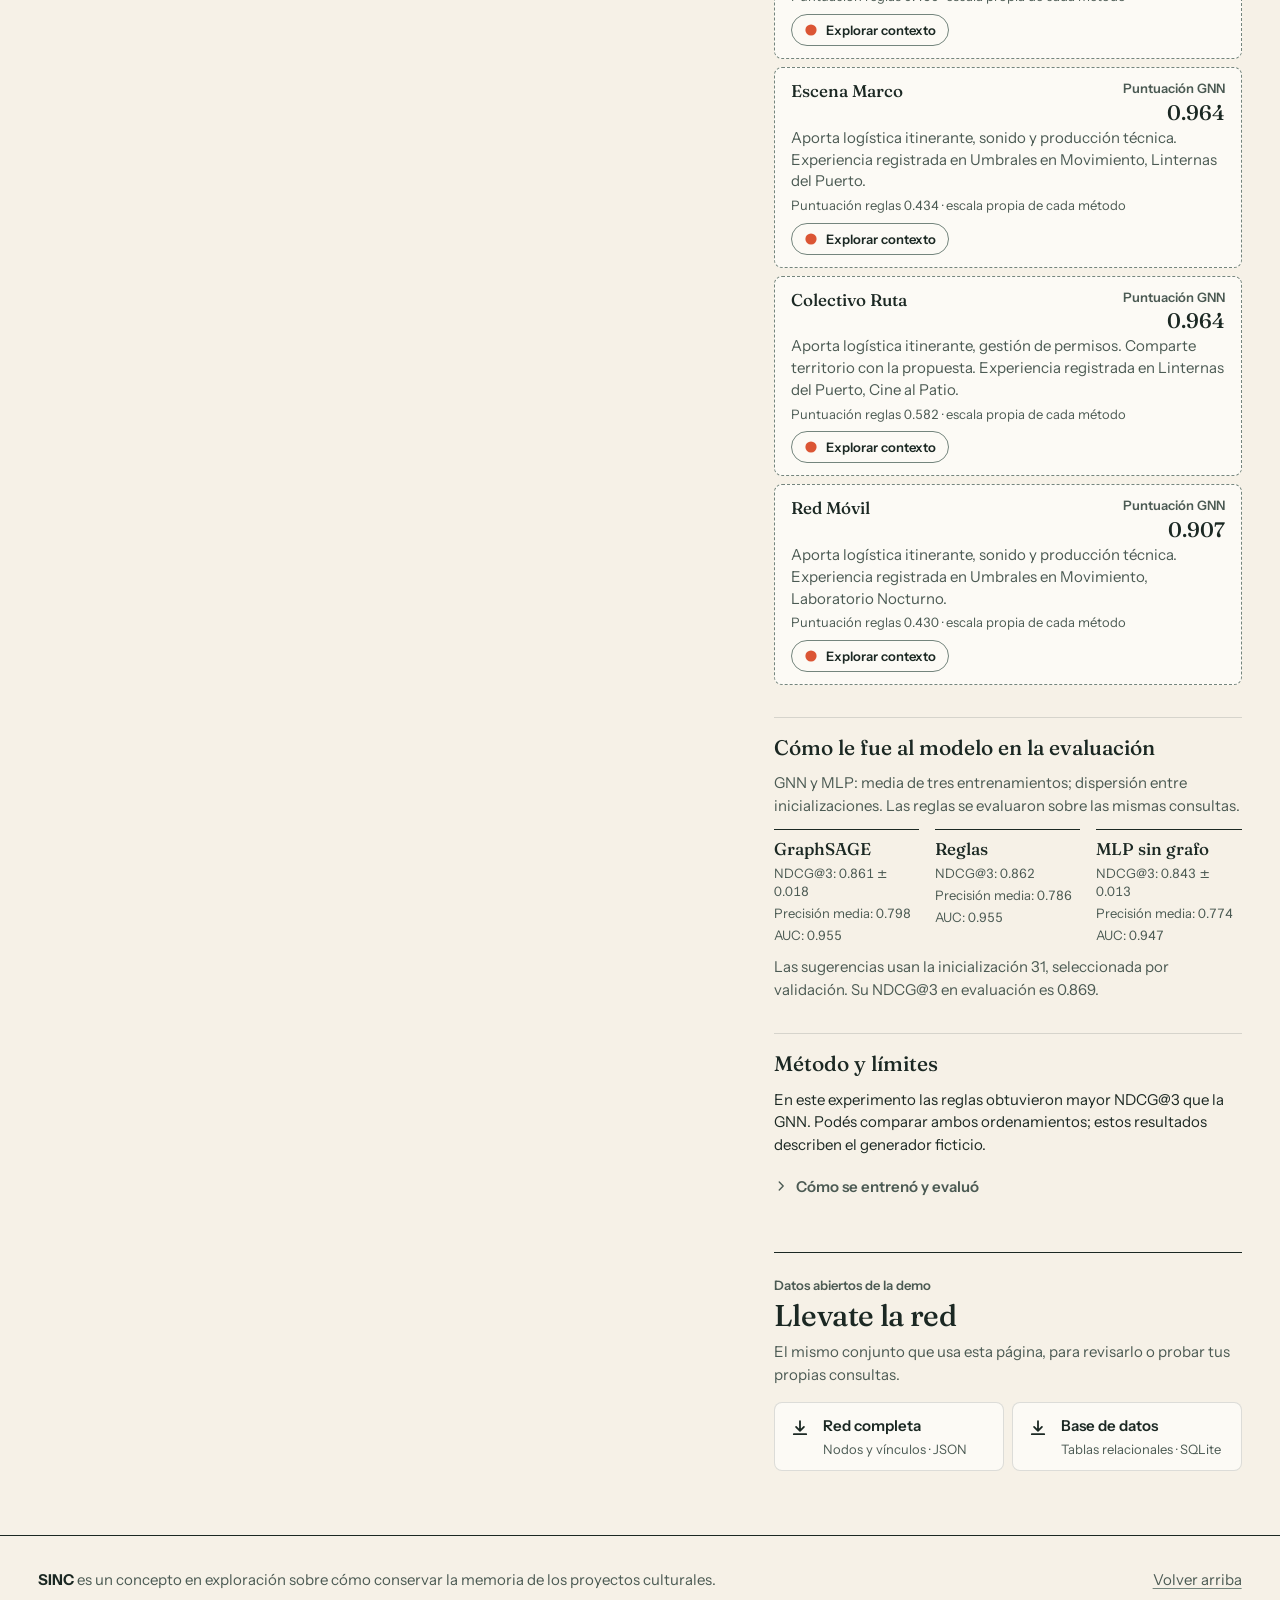
==== commit 4535f880: "Add SINC brand system, self-hosted fonts and brand sheet Introduce sistema.css (tokens, base, compon" ====
--- a/index.html
+++ b/index.html
@@ -6,22 +6,30 @@
     <meta name="theme-color" content="#f6f1e7" />
     <meta name="description" content="SINC: un espacio de trabajo para explorar la memoria de proyectos culturales como una red de actores, capacidades y recursos. Demostración con datos ficticios." />
     <title>SINC — La memoria de los proyectos culturales</title>
-    <link rel="preconnect" href="https://fonts.googleapis.com" />
-    <link rel="preconnect" href="https://fonts.gstatic.com" crossorigin />
-    <link rel="stylesheet" href="https://fonts.googleapis.com/css2?family=Fraunces:ital,opsz,wght@0,9..144,400..600;1,9..144,400..500&family=Instrument+Sans:wght@400..600&display=swap" />
-    <link rel="stylesheet" href="styles.css?v=20261006" />
-    <script type="module" src="app.js?v=20261006-agent2"></script>
+    <meta property="og:type" content="website" />
+    <meta property="og:title" content="SINC — La memoria de los proyectos culturales" />
+    <meta property="og:description" content="Los proyectos terminan. Lo aprendido debería quedarse. Demostración con datos ficticios." />
+    <meta property="og:image" content="https://matiasbilkis.com/knowledge-graph-cultura-bcn/assets/sinc-compartir.png" />
+    <meta property="og:image:width" content="1200" />
+    <meta property="og:image:height" content="630" />
+    <meta property="og:image:alt" content="SINC. Los proyectos terminan. Lo aprendido debería quedarse." />
+    <meta name="twitter:card" content="summary_large_image" />
+    <link rel="icon" href="assets/favicon.svg" type="image/svg+xml" />
+    <link rel="icon" href="assets/favicon-32.png" sizes="32x32" type="image/png" />
+    <link rel="apple-touch-icon" href="assets/apple-touch-icon.png" />
+    <link rel="preload" href="assets/fonts/instrument-sans-latin-var.woff2" as="font" type="font/woff2" crossorigin />
+    <link rel="preload" href="assets/fonts/fraunces-latin-var.woff2" as="font" type="font/woff2" crossorigin />
+    <link rel="preload" href="assets/fonts/fraunces-italic-latin-var.woff2" as="font" type="font/woff2" crossorigin />
+    <link rel="stylesheet" href="sistema.css?v=20261006-marca1" />
+    <link rel="stylesheet" href="styles.css?v=20261006-marca1" />
+    <script type="module" src="app.js?v=20261006-marca1"></script>
   </head>
   <body>
     <a class="skip-link" href="#espacio">Saltar al espacio de trabajo</a>
 
     <header class="topbar" id="inicio">
       <a class="brand" href="#inicio" aria-label="SINC, ir al inicio">
-        <svg class="brand-mark" viewBox="0 0 28 28" aria-hidden="true">
-          <path d="M6 20 14 6l8 14M6 20h16" />
-          <circle cx="14" cy="6" r="3.2" /><circle cx="6" cy="20" r="3.2" /><circle cx="22" cy="20" r="3.2" />
-        </svg>
-        <span>SINC<span class="brand-period">.</span></span>
+        <svg class="logo" viewBox="9.24 0.24 109.25 47.53" aria-hidden="true" focusable="false"><path class="logo-link" d="M21.89 6.25A9 9 0 1 0 24 24A9 9 0 1 1 26.11 41.75" fill="none" stroke-width="4.8"/><circle class="logo-ring" cx="30.36" cy="8.64" r="5.75" fill="none" stroke-width="3.3"/><circle class="logo-dot" cx="17.64" cy="39.36" r="7.4"/><path class="logo-word" d="M56.72 34.39Q55.47 34.39 54.62 34.07Q53.77 33.74 53.26 33.42Q52.76 33.09 52.53 33.09Q52.33 33.09 52.13 33.29Q51.94 33.5 51.74 33.77Q51.54 34.03 51.34 34.23Q51.14 34.43 50.94 34.43Q50.74 34.43 50.6 34.3Q50.45 34.17 50.4 33.92L49.36 28.59Q49.32 28.38 49.4 28.24Q49.48 28.09 49.67 28.04Q49.87 27.96 50.02 28.04Q50.18 28.12 50.29 28.35Q51.27 30.32 52.28 31.44Q53.3 32.56 54.34 33.02Q55.37 33.49 56.43 33.49Q57.95 33.49 58.84 32.67Q59.72 31.86 59.72 30.41Q59.72 29.49 59.33 28.74Q58.94 27.99 57.89 27.31Q56.85 26.63 54.9 25.99Q52.7 25.23 51.38 24.29Q50.05 23.36 49.46 22.15Q48.86 20.95 48.86 19.42Q48.86 17.7 49.7 16.4Q50.54 15.1 52.03 14.38Q53.53 13.65 55.47 13.65Q56.73 13.65 57.56 13.93Q58.38 14.21 58.88 14.5Q59.38 14.79 59.68 14.79Q59.94 14.79 60.2 14.49Q60.45 14.2 60.71 13.9Q60.97 13.6 61.26 13.6Q61.46 13.6 61.59 13.73Q61.73 13.86 61.83 14.18L63.26 19.52Q63.32 19.76 63.24 19.94Q63.17 20.11 62.97 20.18Q62.79 20.25 62.62 20.17Q62.46 20.08 62.34 19.88Q61.3 17.83 60.23 16.67Q59.15 15.51 58.06 15.04Q56.96 14.56 55.82 14.56Q54.33 14.56 53.41 15.46Q52.48 16.36 52.48 17.89Q52.48 18.81 52.88 19.59Q53.27 20.37 54.28 21.07Q55.29 21.77 57.15 22.45Q59.42 23.27 60.75 24.21Q62.07 25.14 62.64 26.28Q63.22 27.41 63.2 28.82Q63.2 30.37 62.44 31.63Q61.67 32.9 60.23 33.64Q58.78 34.39 56.72 34.39ZM72.87 32.38Q72.87 32.63 73.03 32.78Q73.19 32.93 73.5 33L74.49 33.19Q74.89 33.3 74.89 33.62Q74.89 33.8 74.77 33.91Q74.65 34.02 74.38 34.02H67.24Q66.96 34.02 66.84 33.91Q66.71 33.8 66.71 33.62Q66.71 33.3 67.11 33.19L68.09 33Q68.42 32.93 68.58 32.78Q68.74 32.63 68.74 32.38V15.62Q68.74 15.37 68.58 15.22Q68.42 15.07 68.09 15L67.11 14.81Q66.71 14.7 66.71 14.38Q66.71 14.2 66.84 14.09Q66.96 13.98 67.24 13.98H74.38Q74.65 13.98 74.77 14.09Q74.89 14.2 74.89 14.38Q74.89 14.7 74.49 14.81L73.5 15Q73.19 15.07 73.03 15.22Q72.87 15.37 72.87 15.62ZM84.21 33.62Q84.21 33.8 84.08 33.91Q83.95 34.02 83.69 34.02H78.58Q78.33 34.02 78.19 33.91Q78.05 33.8 78.05 33.62Q78.05 33.33 78.47 33.17L79.24 32.96Q79.89 32.73 80.21 32.37Q80.53 32.01 80.53 31.3V17.83Q80.53 17.49 80.46 17.29Q80.39 17.09 80.09 16.72L78.83 14.9Q78.67 14.68 78.6 14.56Q78.53 14.43 78.53 14.31Q78.53 14.16 78.65 14.07Q78.77 13.98 78.97 13.98H82.63Q82.9 13.98 83.08 14.1Q83.26 14.21 83.48 14.51L94.28 30.35L93.82 31.43V16.7Q93.82 15.99 93.51 15.62Q93.19 15.26 92.53 15.04L91.55 14.83Q91.13 14.66 91.13 14.38Q91.13 14.2 91.26 14.09Q91.39 13.98 91.66 13.98H96.76Q97.03 13.98 97.16 14.09Q97.28 14.2 97.28 14.38Q97.28 14.67 96.87 14.83L96.1 15.04Q95.45 15.24 95.14 15.61Q94.82 15.97 94.82 16.7V30.55Q94.82 30.87 94.89 31.11Q94.95 31.35 95.1 31.56L96.04 32.93Q96.25 33.23 96.31 33.37Q96.37 33.52 96.37 33.64Q96.37 33.82 96.25 33.92Q96.13 34.02 95.88 34.02H92.05Q91.58 34.02 91.58 33.63Q91.58 33.47 91.52 33.31Q91.46 33.14 91.2 32.8L80.54 17.2L81.53 16.69V31.31Q81.53 32 81.84 32.36Q82.15 32.73 82.8 32.96L83.81 33.17Q84.21 33.33 84.21 33.62ZM117.49 28.49Q117.42 29.64 116.84 30.72Q116.26 31.8 115.24 32.65Q114.21 33.5 112.8 34Q111.39 34.5 109.66 34.5Q106.67 34.5 104.5 33.19Q102.34 31.88 101.16 29.56Q99.99 27.23 99.99 24.2Q99.99 21.87 100.69 19.92Q101.39 17.98 102.68 16.55Q103.97 15.11 105.72 14.33Q107.47 13.54 109.56 13.54Q110.98 13.54 111.89 13.83Q112.81 14.13 113.32 14.43Q113.83 14.73 114.04 14.73Q114.31 14.73 114.56 14.45Q114.8 14.17 115.04 13.9Q115.29 13.63 115.51 13.63Q115.67 13.63 115.79 13.73Q115.9 13.84 115.97 14.1L117.43 19.34Q117.5 19.56 117.41 19.74Q117.32 19.91 117.09 19.95Q116.87 19.99 116.69 19.9Q116.52 19.81 116.42 19.56Q115.64 17.72 114.69 16.62Q113.74 15.53 112.62 15.04Q111.51 14.54 110.25 14.54Q108.95 14.54 107.86 15.13Q106.77 15.72 105.96 16.82Q105.15 17.93 104.71 19.51Q104.27 21.08 104.27 23.07Q104.27 26.15 105.16 28.25Q106.06 30.35 107.62 31.43Q109.19 32.5 111.22 32.5Q113.25 32.5 114.68 31.43Q116.12 30.37 116.74 28.44Q116.84 28.24 116.96 28.16Q117.07 28.08 117.22 28.11Q117.36 28.12 117.42 28.22Q117.49 28.32 117.49 28.49Z"/></svg>
       </a>
       <nav class="topnav" aria-label="Secciones">
         <a href="#espacio">La red</a>
@@ -29,7 +37,7 @@
         <a href="#sugerencias">Sugerencias</a>
         <a href="#datos">Datos</a>
       </nav>
-      <p class="synthetic-note"><span class="synthetic-dot" aria-hidden="true"></span>Datos sintéticos: todo lo que ves es ficticio</p>
+      <p class="synthetic-note notice notice--inline"><span class="synthetic-dot" aria-hidden="true"></span>Datos sintéticos: todo lo que ves es ficticio</p>
     </header>
 
     <main>
@@ -44,12 +52,12 @@
             <g class="motif-links">
               <path d="M52 132 118 62" /><path d="M118 62 196 104" /><path d="M196 104 268 48" /><path d="M196 104 236 162" />
               <path d="M52 132 132 158" /><path d="M132 158 196 104" /><path d="M118 62 172 28" />
-              <path class="motif-suggested" d="M132 158 236 162" />
+              <path class="motif-suggested" pathLength="1" d="M132 158 236 162" />
             </g>
             <g class="motif-nodes">
               <circle class="m-project" cx="118" cy="62" r="11" /><circle class="m-project" cx="196" cy="104" r="13" />
               <circle class="m-actor" cx="52" cy="132" r="7" /><circle class="m-actor" cx="268" cy="48" r="7" /><circle class="m-actor" cx="172" cy="28" r="6" />
-              <rect class="m-capability" x="125" y="151" width="14" height="14" rx="2" transform="rotate(45 132 158)" />
+              <rect class="m-capability" x="-7" y="-7" width="14" height="14" rx="2" transform="translate(132 158) rotate(45)" />
               <rect class="m-resource" x="228" y="154" width="16" height="16" rx="4" />
             </g>
           </svg>
@@ -89,21 +97,21 @@
               <select id="year-filter"><option value="">Todos los años</option></select>
             </div>
             <div class="type-filters" id="type-filters" role="group" aria-label="Tipo de nodo">
-              <button type="button" class="type-chip" data-type="all" aria-pressed="true">Todos</button>
-              <button type="button" class="type-chip" data-type="project" aria-pressed="false"><svg viewBox="0 0 16 16" aria-hidden="true"><circle class="g-project" cx="8" cy="8" r="6" /></svg>Proyectos</button>
-              <button type="button" class="type-chip" data-type="actor" aria-pressed="false"><svg viewBox="0 0 16 16" aria-hidden="true"><circle class="g-actor" cx="8" cy="8" r="5" /></svg>Actores</button>
-              <button type="button" class="type-chip" data-type="capability" aria-pressed="false"><svg viewBox="0 0 16 16" aria-hidden="true"><rect class="g-capability" x="4" y="4" width="8" height="8" rx="1" transform="rotate(45 8 8)" /></svg>Capacidades</button>
-              <button type="button" class="type-chip" data-type="resource" aria-pressed="false"><svg viewBox="0 0 16 16" aria-hidden="true"><rect class="g-resource" x="3.5" y="3.5" width="9" height="9" rx="2.5" /></svg>Recursos</button>
+              <button type="button" class="type-chip chip" data-type="all" aria-pressed="true">Todos</button>
+              <button type="button" class="type-chip chip" data-type="project" aria-pressed="false"><svg viewBox="0 0 16 16" aria-hidden="true"><circle class="g-project" cx="8" cy="8" r="6" /></svg>Proyectos</button>
+              <button type="button" class="type-chip chip" data-type="actor" aria-pressed="false"><svg viewBox="0 0 16 16" aria-hidden="true"><circle class="g-actor" cx="8" cy="8" r="5" /></svg>Actores</button>
+              <button type="button" class="type-chip chip" data-type="capability" aria-pressed="false"><svg viewBox="0 0 16 16" aria-hidden="true"><rect class="g-capability" x="4" y="4" width="8" height="8" rx="1" transform="rotate(45 8 8)" /></svg>Capacidades</button>
+              <button type="button" class="type-chip chip" data-type="resource" aria-pressed="false"><svg viewBox="0 0 16 16" aria-hidden="true"><rect class="g-resource" x="3.5" y="3.5" width="9" height="9" rx="2.5" /></svg>Recursos</button>
             </div>
           </form>
 
           <div class="graph-canvas">
             <svg id="network" viewBox="0 0 1000 700" preserveAspectRatio="xMidYMid meet" role="group" aria-label="Mapa interactivo de la red de proyectos, actores, capacidades y recursos" aria-describedby="graph-help"></svg>
             <div class="graph-controls" role="group" aria-label="Controles del mapa">
-              <button type="button" id="zoom-in" aria-label="Acercar" title="Acercar"><svg viewBox="0 0 20 20" aria-hidden="true"><path d="M10 4v12M4 10h12" /></svg></button>
-              <button type="button" id="zoom-out" aria-label="Alejar" title="Alejar"><svg viewBox="0 0 20 20" aria-hidden="true"><path d="M4 10h12" /></svg></button>
-              <button type="button" id="fit-view" aria-label="Encuadrar la red" title="Encuadrar"><svg viewBox="0 0 20 20" aria-hidden="true"><path d="M4 8V4h4M16 8V4h-4M4 12v4h4M16 12v4h-4" /></svg></button>
-              <button type="button" id="reset-view" class="text-control" aria-label="Restablecer vista">Restablecer</button>
+              <button type="button" class="icon-button" id="zoom-in" aria-label="Acercar" title="Acercar"><svg viewBox="0 0 20 20" aria-hidden="true"><path d="M10 4v12M4 10h12" /></svg></button>
+              <button type="button" class="icon-button" id="zoom-out" aria-label="Alejar" title="Alejar"><svg viewBox="0 0 20 20" aria-hidden="true"><path d="M4 10h12" /></svg></button>
+              <button type="button" class="icon-button" id="fit-view" aria-label="Encuadrar la red" title="Encuadrar"><svg viewBox="0 0 20 20" aria-hidden="true"><path d="M4 8V4h4M16 8V4h-4M4 12v4h4M16 12v4h-4" /></svg></button>
+              <button type="button" id="reset-view" class="icon-button text-control" aria-label="Restablecer vista"><svg viewBox="0 0 16 16" aria-hidden="true"><path d="M3.2 8a4.8 4.8 0 1 0 1.5-3.5M3 2.6v2.6h2.6" /></svg><span class="control-text">Restablecer</span></button>
             </div>
             <ul class="graph-legend" aria-label="Cómo leer las líneas">
               <li><span class="swatch swatch-observed" aria-hidden="true"></span>Vínculo registrado</li>
@@ -139,13 +147,13 @@
             </header>
 
             <div class="suggestions" role="group" aria-label="Preguntas de ejemplo">
-              <button type="button" class="agent-suggestion" data-prompt="¿De qué se trata SINC?">¿De qué se trata SINC?</button>
-              <button type="button" class="agent-suggestion" data-prompt="¿Cómo uso esta página?">¿Cómo uso esta página?</button>
-              <button type="button" class="agent-suggestion" data-prompt="¿Quién puede ayudar con accesibilidad?">¿Quién puede ayudar con accesibilidad?</button>
-              <button type="button" class="agent-suggestion" data-prompt="¿Qué recursos podemos reutilizar?">¿Qué recursos podemos reutilizar?</button>
-              <button type="button" class="agent-suggestion" data-prompt="Armá un equipo y recursos para Mareas Accesibles">Armá un equipo y recursos para Mareas Accesibles</button>
-              <button type="button" class="agent-suggestion" data-prompt="¿Cómo se conectan Festival Cauce y Ronda de Oficios?">¿Cómo se conectan Festival Cauce y Ronda de Oficios?</button>
-              <button type="button" class="agent-suggestion" data-prompt="¿Dónde falta documentación?">¿Dónde falta documentación?</button>
+              <button type="button" class="agent-suggestion chip chip--prompt" data-prompt="¿De qué se trata SINC?">¿De qué se trata SINC?</button>
+              <button type="button" class="agent-suggestion chip chip--prompt" data-prompt="¿Cómo uso esta página?">¿Cómo uso esta página?</button>
+              <button type="button" class="agent-suggestion chip chip--prompt" data-prompt="¿Quién puede ayudar con accesibilidad?">¿Quién puede ayudar con accesibilidad?</button>
+              <button type="button" class="agent-suggestion chip chip--prompt" data-prompt="¿Qué recursos podemos reutilizar?">¿Qué recursos podemos reutilizar?</button>
+              <button type="button" class="agent-suggestion chip chip--prompt" data-prompt="Armá un equipo y recursos para Mareas Accesibles">Armá un equipo y recursos para Mareas Accesibles</button>
+              <button type="button" class="agent-suggestion chip chip--prompt" data-prompt="¿Cómo se conectan Festival Cauce y Ronda de Oficios?">¿Cómo se conectan Festival Cauce y Ronda de Oficios?</button>
+              <button type="button" class="agent-suggestion chip chip--prompt" data-prompt="¿Dónde falta documentación?">¿Dónde falta documentación?</button>
             </div>
 
             <div class="agent-chat" id="agent-chat" role="log" aria-live="polite" aria-label="Conversación" tabindex="0" data-empty="Elegí una pregunta de ejemplo o escribí la tuya. Las respuestas resaltan en el mapa los nodos que usan."></div>
@@ -200,13 +208,13 @@
             </div>
 
             <h3 class="sub-title" id="gnn-results-title">Candidatos sugeridos</h3>
-            <div class="gnn-results" id="gnn-results" aria-labelledby="gnn-results-title" data-empty="Elegí un proyecto y pedí sugerencias para ver los candidatos."></div>
+            <div class="gnn-results" id="gnn-results" role="group" aria-labelledby="gnn-results-title" data-empty="Elegí un proyecto y pedí sugerencias para ver los candidatos."></div>
 
             <h3 class="sub-title" id="gnn-metrics-title">Cómo le fue al modelo en la evaluación</h3>
-            <div class="gnn-metrics" id="gnn-metrics" aria-labelledby="gnn-metrics-title" data-empty="Las métricas aparecen cuando se cargan los resultados del experimento."></div>
+            <div class="gnn-metrics" id="gnn-metrics" role="group" aria-labelledby="gnn-metrics-title" data-empty="Las métricas aparecen cuando se cargan los resultados del experimento."></div>
 
             <h3 class="sub-title" id="gnn-method-title">Método y límites</h3>
-            <div class="gnn-method" id="gnn-method" aria-labelledby="gnn-method-title" data-empty="La descripción del experimento se carga junto con los resultados."></div>
+            <div class="gnn-method" id="gnn-method" role="group" aria-labelledby="gnn-method-title" data-empty="La descripción del experimento se carga junto con los resultados."></div>
           </section>
 
           <section class="panel panel-data" id="datos" aria-labelledby="data-title" data-reveal>
@@ -216,11 +224,11 @@
               <p class="panel-note">El mismo conjunto que usa esta página, para revisarlo o probar tus propias consultas.</p>
             </header>
             <div class="downloads">
-              <a class="download" id="download-graph" href="data/graph.json?v=20261006" download>
+              <a class="download card card--compact card--action" id="download-graph" href="data/graph.json?v=20261006" download>
                 <span class="download-name">Red completa</span>
                 <span class="download-meta">Nodos y vínculos · JSON</span>
               </a>
-              <a class="download" id="download-db" href="data/sinc-demo.sqlite?v=20261006" download>
+              <a class="download card card--compact card--action" id="download-db" href="data/sinc-demo.sqlite?v=20261006" download>
                 <span class="download-name">Base de datos</span>
                 <span class="download-meta">Tablas relacionales · SQLite</span>
               </a>
--- a/sistema.css
+++ b/sistema.css
@@ -0,0 +1,599 @@
+/* ==========================================================================
+   SINC · sistema de marca
+   Una sola fuente para la demo (index.html) y la hoja de marca (marca.html).
+
+   Tres reglas sostienen todo lo demás:
+   1. La interfaz es papel y tinta. El color vive en la red: nombra entidades.
+   2. Trazo continuo = registrado. Trazo punteado = propuesto.
+   3. Cada medida sale de una escala. Si falta un valor, se amplía la escala.
+
+   Orden: fuentes · primitivos · roles · base · tipografía · logo · iconos y
+   glifos · componentes · red (grafo) · movimiento.
+   ========================================================================== */
+
+/* ---------- fuentes (SIL Open Font License 1.1, ver assets/fonts) ---------- */
+@font-face {
+  font-family: 'Fraunces';
+  src: url('assets/fonts/fraunces-latin-var.woff2') format('woff2');
+  font-weight: 400 600; font-style: normal; font-display: swap;
+}
+@font-face {
+  font-family: 'Fraunces';
+  src: url('assets/fonts/fraunces-italic-latin-var.woff2') format('woff2');
+  font-weight: 400 600; font-style: italic; font-display: swap;
+}
+@font-face {
+  font-family: 'Instrument Sans';
+  src: url('assets/fonts/instrument-sans-latin-var.woff2') format('woff2');
+  font-weight: 400 700; font-style: normal; font-display: swap;
+}
+
+:root {
+  /* ---------- primitivos: los únicos valores de color escritos a mano ---------- */
+  --paper-50: #fcfaf5;
+  --paper-100: #f6f1e7;
+  --paper-200: #ede6d8;
+  --ink-950: #0e1713;
+  --ink-900: #1b2823;
+  --ink-800: #2f3e38;
+  --ink-700: #4b5a53;
+  --ink-500: #74857d;
+  --ink-a14: rgb(27 40 35 / 0.14);
+  --forest-700: #1f4a3c;
+  --forest-200: #cfdccf;
+  --coral-500: #db5534;
+  --ochre-600: #a97710;
+  --red-700: #9e2030;
+  --red-100: #fce5e4;
+
+  /* ---------- roles: superficies ---------- */
+  --color-bg: var(--paper-100);              /* página y lienzo del mapa */
+  --color-surface: var(--paper-50);          /* tarjetas, campos, objetos sobre la página */
+  --color-surface-sunk: var(--paper-200);    /* bloques hundidos, respuesta al cursor */
+  --color-surface-brand: var(--forest-700);  /* portada, cierre e imagen para compartir */
+
+  /* ---------- roles: tinta ---------- */
+  --color-text: var(--ink-900);
+  --color-text-muted: var(--ink-700);
+  --color-text-disabled: var(--ink-500);
+  --color-on-brand: var(--paper-100);
+  --color-on-brand-muted: var(--forest-200);
+  --color-rule: var(--ink-900);              /* regla que abre una sección */
+  --color-border: var(--ink-a14);            /* separadores y contorno de tarjetas */
+  --color-border-control: var(--ink-500);    /* contorno de controles, 3:1 o más */
+
+  /* ---------- roles: acción, foco y error ---------- */
+  --color-action: var(--ink-900);
+  --color-action-hover: var(--ink-800);
+  --color-action-pressed: var(--ink-950);
+  --color-on-action: var(--paper-50);
+  --color-focus: var(--ink-900);
+  --color-error: var(--red-700);
+  --color-error-surface: var(--red-100);
+
+  /* ---------- roles: la red. El color nombra el tipo de entidad y nada más ---------- */
+  --node-project: var(--forest-700);
+  --node-actor: var(--coral-500);
+  --node-capability: var(--ochre-600);
+  --node-resource: var(--paper-50);
+  --node-resource-stroke: var(--ink-900);
+  --node-outline: var(--color-bg);           /* separa el nodo de los vínculos que llegan */
+  --edge: var(--ink-900);
+  --edge-rest: 0.3;                          /* opacidad del vínculo en la vista general */
+  --edge-near: 0.52;                         /* con pocos nodos o de cerca: 3:1 */
+  --edge-focus: 0.72;
+  --edge-width: 1.1px;
+  --edge-width-focus: 1.4px;
+  --edge-width-highlight: 1.8px;
+  --edge-width-proposed: 2px;
+  --node-outline-width: 2px;
+  --node-ring-width: 2px;
+  --node-ring-width-focus: 3.5px;
+  --node-dim: 0.26;
+
+  /* ---------- trazo: continuo es registrado, punteado es propuesto ---------- */
+  --stroke-recorded: solid;
+  --stroke-proposed: dashed;
+  --dash-proposed: 5 5;
+
+  /* ---------- tipografía: dos familias, seis tamaños ---------- */
+  --font-serif: 'Fraunces', 'Iowan Old Style', 'Palatino Linotype', Georgia, serif;
+  --font-sans: 'Instrument Sans', ui-sans-serif, system-ui, -apple-system, 'Segoe UI', Roboto, sans-serif;
+  --font-mono: ui-monospace, 'SF Mono', 'Cascadia Mono', Menlo, Consolas, monospace;
+  --text-xs: 0.8125rem;                                   /* 13 · rótulos y datos */
+  --text-sm: 0.9375rem;                                   /* 15 · interfaz */
+  --text-md: 1.0625rem;                                   /* 17 · lectura */
+  --text-lg: 1.3125rem;                                   /* 21 · encabezado y bajada */
+  --text-xl: clamp(1.5rem, 1.25rem + 1vw, 1.875rem);      /* 24 a 30 · título de sección */
+  --text-2xl: clamp(2.25rem, 1.35rem + 3.6vw, 3.75rem);   /* 36 a 60 · titular */
+  --type-display: 400 var(--text-2xl) / 1.05 var(--font-serif);
+  --type-title: 500 var(--text-xl) / 1.15 var(--font-serif);
+  --type-heading: 500 var(--text-lg) / 1.25 var(--font-serif);
+  --type-body: 400 var(--text-md) / 1.55 var(--font-sans);
+  --type-ui: 500 var(--text-sm) / 1.4 var(--font-sans);
+  --type-label: 600 var(--text-xs) / 1.35 var(--font-sans);
+  --tracking-display: -0.022em;
+  --tracking-title: -0.012em;
+  --measure: 62ch;
+
+  /* ---------- espacio: base de 4 px ---------- */
+  --space-1: 0.25rem;
+  --space-2: 0.5rem;
+  --space-3: 0.75rem;
+  --space-4: 1rem;
+  --space-5: 1.5rem;
+  --space-6: 2rem;
+  --space-7: 3rem;
+  --space-8: 4rem;
+  --space-9: 6rem;
+
+  /* ---------- forma ---------- */
+  --radius-1: 4px;      /* etiquetas, foco */
+  --radius-2: 8px;      /* controles y tarjetas compactas */
+  --radius-3: 14px;     /* tarjetas y el marco del mapa */
+  --radius-pill: 999px; /* chips y controles redondos */
+  --border-thin: 1px;
+  --border-thick: 2px;
+  --focus-width: 2px;
+  --focus-offset: 2px;
+
+  /* ---------- tamaños de control ---------- */
+  --size-control: 2.5rem;
+  --size-control-lg: 3.25rem;
+  --size-control-sm: 2rem;
+  --size-chip: 2.25rem;
+  --size-icon: 1.125rem;
+  --size-glyph: 0.875rem;
+  --size-topbar: 3.5rem;
+  --shell-max: 97.5rem;
+  --shell-pad: clamp(var(--space-4), 3vw, var(--space-7));
+
+  /* ---------- elevación: borde o sombra, nunca los dos ---------- */
+  --shadow-1: 0 1px 2px rgb(27 40 35 / 0.1), 0 3px 8px -3px rgb(27 40 35 / 0.18);
+  --shadow-2: 0 2px 6px -2px rgb(27 40 35 / 0.2), 0 14px 28px -12px rgb(27 40 35 / 0.34);
+
+  /* ---------- movimiento ---------- */
+  --dur-1: 120ms;   /* respuesta: cursor, pulsación */
+  --dur-2: 240ms;   /* cambio de estado: abrir, seleccionar, atenuar */
+  --dur-3: 480ms;   /* entrada de contenido nuevo */
+  --ease-out: cubic-bezier(0.2, 0.7, 0.2, 1);
+  --ease-in-out: cubic-bezier(0.6, 0, 0.2, 1);
+
+  /* ---------- capas ---------- */
+  --z-map: 5;
+  --z-sticky: 30;
+  --z-overlay: 40;
+  --z-skip: 50;
+
+  /* ---------- iconos: un solo trazo de 1.6 sobre una retícula de 16 ---------- */
+  --icon-chevron: url("data:image/svg+xml,%3Csvg xmlns='http://www.w3.org/2000/svg' viewBox='0 0 16 16' fill='none' stroke='%23000' stroke-width='1.6' stroke-linecap='round' stroke-linejoin='round'%3E%3Cpath d='M6 3.5 10.5 8 6 12.5'/%3E%3C/svg%3E");
+  --icon-download: url("data:image/svg+xml,%3Csvg xmlns='http://www.w3.org/2000/svg' viewBox='0 0 16 16' fill='none' stroke='%23000' stroke-width='1.6' stroke-linecap='round' stroke-linejoin='round'%3E%3Cpath d='M8 2v8.5M4.5 7 8 10.5 11.5 7M2.5 13.5h11'/%3E%3C/svg%3E");
+  --icon-reset: url("data:image/svg+xml,%3Csvg xmlns='http://www.w3.org/2000/svg' viewBox='0 0 16 16' fill='none' stroke='%23000' stroke-width='1.6' stroke-linecap='round' stroke-linejoin='round'%3E%3Cpath d='M3.2 8a4.8 4.8 0 1 0 1.5-3.5M3 2.6v2.6h2.6'/%3E%3C/svg%3E");
+  --icon-info: url("data:image/svg+xml,%3Csvg xmlns='http://www.w3.org/2000/svg' viewBox='0 0 16 16' fill='none' stroke='%23000' stroke-width='1.6' stroke-linecap='round' stroke-linejoin='round'%3E%3Ccircle cx='8' cy='8' r='6'/%3E%3Cpath d='M8 7.4v3.4M8 5.1v.1'/%3E%3C/svg%3E");
+  --icon-alert: url("data:image/svg+xml,%3Csvg xmlns='http://www.w3.org/2000/svg' viewBox='0 0 16 16' fill='none' stroke='%23000' stroke-width='1.6' stroke-linecap='round' stroke-linejoin='round'%3E%3Cpath d='M8 2.2 14.3 13H1.7zM8 6.6v3M8 11.3v.1'/%3E%3C/svg%3E");
+  --icon-arrow: url("data:image/svg+xml,%3Csvg xmlns='http://www.w3.org/2000/svg' viewBox='0 0 16 16' fill='none' stroke='%23000' stroke-width='1.6' stroke-linecap='round' stroke-linejoin='round'%3E%3Cpath d='M2.5 8h11M9.5 4l4 4-4 4'/%3E%3C/svg%3E");
+  --icon-close: url("data:image/svg+xml,%3Csvg xmlns='http://www.w3.org/2000/svg' viewBox='0 0 16 16' fill='none' stroke='%23000' stroke-width='1.6' stroke-linecap='round' stroke-linejoin='round'%3E%3Cpath d='M4 4l8 8M12 4l-8 8'/%3E%3C/svg%3E");
+  /* El selector nativo no admite máscara: su flecha lleva la tinta escrita en el propio dibujo. */
+  --icon-select: url("data:image/svg+xml,%3Csvg xmlns='http://www.w3.org/2000/svg' viewBox='0 0 16 16' fill='none' stroke='%231b2823' stroke-width='1.6' stroke-linecap='round' stroke-linejoin='round'%3E%3Cpath d='M3.5 6 8 10.5 12.5 6'/%3E%3C/svg%3E");
+
+  color-scheme: light;
+  accent-color: var(--color-action);
+  caret-color: var(--color-action);
+  scrollbar-color: var(--ink-500) transparent;
+  font-synthesis: none;
+}
+
+/* En pantallas táctiles y angostas los controles crecen hasta 44 px. */
+@media (pointer: coarse), (max-width: 720px) {
+  :root { --size-control: 2.75rem; --size-control-sm: 2.75rem; --size-chip: 2.75rem; }
+}
+
+/* ---------- base ---------- */
+*, *::before, *::after { box-sizing: border-box; }
+html {
+  scroll-behavior: smooth; scroll-padding-top: calc(var(--size-topbar) + var(--space-4));
+  -webkit-text-size-adjust: 100%; text-size-adjust: 100%;
+}
+body {
+  margin: 0; background: var(--color-bg); color: var(--color-text);
+  font: var(--type-body); -webkit-font-smoothing: antialiased; text-rendering: optimizeLegibility;
+  overflow-x: clip;
+}
+h1, h2, h3, h4, p, ul, ol, dl, dd, figure { margin: 0; }
+ul, ol { padding: 0; list-style: none; }
+button, input, select, textarea { font: inherit; color: inherit; }
+button { cursor: pointer; }
+a { color: inherit; text-decoration-thickness: var(--border-thin); text-underline-offset: 0.2em; text-decoration-color: var(--color-border-control); }
+a:is(:hover, [data-demo='hover']) { text-decoration-color: currentColor; }
+svg { overflow: visible; }
+[hidden] { display: none !important; }
+::selection { background: var(--ink-900); color: var(--paper-50); }
+
+/* Anillo de foco: uno solo para todo el sistema. Tinta sobre papel, papel sobre bosque. */
+:focus-visible, [data-demo='focus'] {
+  outline: var(--focus-width) solid var(--color-focus); outline-offset: var(--focus-offset); border-radius: var(--radius-1);
+}
+.on-brand { --color-focus: var(--paper-50); --color-border-control: var(--forest-200); background: var(--color-surface-brand); color: var(--color-on-brand); }
+.on-brand .button-primary { --button-bg: var(--paper-50); --button-fg: var(--ink-900); --button-border: var(--paper-50); }
+.on-brand .button-primary:is(:hover, [data-demo='hover']) { --button-bg: var(--paper-200); --button-border: var(--paper-200); }
+.on-brand .button-outline { --button-bg: transparent; --button-fg: var(--color-on-brand); }
+.on-brand .button-outline:is(:hover, [data-demo='hover']) { --button-border: var(--paper-50); }
+.on-brand .lede, .on-brand .muted { color: var(--color-on-brand-muted); }
+.on-brand ::selection { background: var(--paper-50); color: var(--ink-900); }
+
+.shell { width: 100%; max-width: var(--shell-max); margin-inline: auto; padding-inline: var(--shell-pad); }
+.cluster { display: flex; flex-wrap: wrap; align-items: center; gap: var(--space-2); }
+.skip-link {
+  position: absolute; left: var(--space-3); top: calc(-1 * var(--space-9)); z-index: var(--z-skip);
+  padding: var(--space-3) var(--space-4); background: var(--color-action); color: var(--color-on-action);
+  border-radius: var(--radius-2); font: var(--type-ui); text-decoration: none;
+}
+.skip-link:focus { top: var(--space-3); }
+.visually-hidden { position: absolute; width: 1px; height: 1px; overflow: hidden; clip-path: inset(50%); white-space: nowrap; }
+
+/* ---------- tipografía: seis voces, una por tamaño ---------- */
+.t-display { font: var(--type-display); letter-spacing: var(--tracking-display); text-wrap: balance; }
+.t-title { font: var(--type-title); letter-spacing: var(--tracking-title); text-wrap: balance; }
+.t-heading { font: var(--type-heading); }
+.t-body { font: var(--type-body); }
+.t-ui { font: var(--type-ui); }
+.t-label, .label, .eyebrow { font: var(--type-label); color: var(--color-text-muted); }
+.t-display em, .t-title em { font-style: italic; }
+.lede { font: 400 var(--text-lg) / 1.45 var(--font-sans); color: var(--color-text-muted); max-width: var(--measure); text-wrap: pretty; }
+.prose { max-width: var(--measure); text-wrap: pretty; }
+.muted { color: var(--color-text-muted); }
+.numeric { font-variant-numeric: tabular-nums; }
+code, .code { font: 500 var(--text-xs) / 1.4 var(--font-mono); }
+.placeholder, .empty-state, [data-empty]:empty::before { color: var(--color-text-muted); font: 400 var(--text-sm) / 1.5 var(--font-sans); }
+[data-empty]:empty::before { content: attr(data-empty); display: block; }
+
+/* ---------- logo ---------- */
+.logo { display: block; height: var(--logo-height, var(--space-6)); width: auto; flex: none; --logo-link: var(--forest-700); --logo-dot: var(--coral-500); --logo-word: var(--ink-900); }
+.logo-link, .logo-ring { fill: none; stroke: var(--logo-link); }
+.logo-dot { fill: var(--logo-dot); }
+.logo-word { fill: var(--logo-word); }
+.logo--ink { --logo-link: var(--ink-900); --logo-dot: var(--ink-900); }
+.logo--negative, .on-brand .logo { --logo-link: var(--paper-100); --logo-dot: var(--paper-100); --logo-word: var(--paper-100); }
+
+/* ---------- iconos y glifos ---------- */
+.icon {
+  display: inline-block; flex: none; width: var(--size-icon); height: var(--size-icon); background: currentColor;
+  -webkit-mask: var(--icon) center / contain no-repeat; mask: var(--icon) center / contain no-repeat;
+}
+.icon-chevron { --icon: var(--icon-chevron); }
+.icon-download { --icon: var(--icon-download); }
+.icon-reset { --icon: var(--icon-reset); }
+.icon-info { --icon: var(--icon-info); }
+.icon-alert { --icon: var(--icon-alert); }
+.icon-arrow { --icon: var(--icon-arrow); }
+.icon-close { --icon: var(--icon-close); }
+
+/* Glifos de entidad para texto corrido: las mismas formas y colores que el mapa. */
+/* Se usan como <span class="glyph glyph-project"> o desde un atributo: <… class="has-glyph" data-type="project">. */
+.glyph, .has-glyph[data-type]::before { content: ''; display: inline-block; flex: none; width: var(--size-glyph); height: var(--size-glyph); }
+.glyph-project, .has-glyph[data-type='project']::before { border: 0.34em solid var(--node-project); border-radius: 50%; background: var(--node-outline); }
+.glyph-actor, .has-glyph[data-type='actor']::before { border-radius: 50%; background: var(--node-actor); scale: 0.8; }
+.glyph-capability, .has-glyph[data-type='capability']::before { border-radius: 13%; background: var(--node-capability); rotate: 45deg; scale: 0.72; }
+.glyph-resource, .has-glyph[data-type='resource']::before { border: var(--border-thick) solid var(--node-resource-stroke); border-radius: 24%; background: var(--node-resource); scale: 0.88; }
+/* Los mismos glifos dibujados en SVG (chips, motivo de la portada). */
+.g-project, .m-project { fill: var(--node-project); }
+.g-actor, .m-actor { fill: var(--node-actor); }
+.g-capability, .m-capability { fill: var(--node-capability); }
+.g-resource, .m-resource { fill: var(--node-resource); stroke: var(--node-resource-stroke); stroke-width: 1.6; }
+
+/* Muestras de trazo para leyendas. */
+.swatch { display: inline-block; flex: none; width: var(--space-5); height: 0; border-top: var(--border-thick) var(--stroke-recorded) var(--edge); vertical-align: middle; }
+.swatch-suggested { border-top-style: var(--stroke-proposed); }
+.message-dot { display: inline-block; flex: none; width: var(--space-2); height: var(--space-2); border-radius: 50%; background: var(--edge); }
+
+/* ==========================================================================
+   Componentes
+   Estados: reposo, cursor (:hover), foco (:focus-visible), pulsado (:active)
+   y deshabilitado (:disabled). El atributo data-demo="hover|focus|pressed"
+   los fija para mostrarlos en la hoja de marca; la página no lo usa.
+   ========================================================================== */
+
+/* ---------- botón: primario, secundario y discreto ---------- */
+.button, .button-quiet {
+  --button-bg: transparent; --button-fg: var(--color-text); --button-border: transparent;
+  display: inline-flex; align-items: center; justify-content: center; gap: var(--space-2);
+  min-height: var(--size-control); padding: 0 var(--space-4);
+  background: var(--button-bg); color: var(--button-fg);
+  border: var(--border-thin) solid var(--button-border); border-radius: var(--radius-2);
+  font: var(--type-ui); font-weight: 600; text-decoration: none; white-space: nowrap; cursor: pointer;
+  transition: background-color var(--dur-1) var(--ease-out), border-color var(--dur-1) var(--ease-out), color var(--dur-1) var(--ease-out), translate var(--dur-1) var(--ease-out);
+}
+.button-primary { --button-bg: var(--color-action); --button-fg: var(--color-on-action); --button-border: var(--color-action); }
+.button-primary:is(:hover, [data-demo='hover']) { --button-bg: var(--color-action-hover); --button-border: var(--color-action-hover); }
+.button-primary:is(:active, [data-demo='pressed']) { --button-bg: var(--color-action-pressed); --button-border: var(--color-action-pressed); }
+.button-outline { --button-bg: var(--color-surface); --button-border: var(--color-border-control); }
+.button-outline:is(:hover, [data-demo='hover']) { --button-border: var(--color-text); }
+.button-outline:is(:active, [data-demo='pressed']) { --button-bg: var(--color-surface-sunk); --button-border: var(--color-text); }
+.button-quiet { padding-inline: var(--space-2); --button-fg: var(--color-text-muted); font-weight: 500; text-decoration: underline; text-decoration-color: var(--color-border-control); }
+.button-quiet:is(:hover, [data-demo='hover']) { --button-bg: var(--color-surface-sunk); --button-fg: var(--color-text); }
+.button-quiet:is(:active, [data-demo='pressed']) { --button-bg: var(--color-surface-sunk); --button-fg: var(--color-text); text-decoration-color: currentColor; }
+:is(.button, .button-quiet):is(:active, [data-demo='pressed']) { translate: 0 1px; }
+.button-lg { min-height: var(--size-control-lg); padding-inline: var(--space-5); font-size: var(--text-md); }
+:is(.button, .button-quiet):is(:disabled, [aria-disabled='true']) {
+  --button-bg: var(--color-surface-sunk); --button-fg: var(--color-text-disabled); --button-border: transparent;
+  cursor: not-allowed; translate: none; text-decoration: none;
+}
+.button-quiet:is(:disabled, [aria-disabled='true']) { --button-bg: transparent; }
+.button:is(.is-loading, [aria-busy='true']) { cursor: progress; }
+
+/* Botón de icono: controles del mapa y acciones sin texto. */
+.icon-button {
+  display: inline-grid; place-items: center; min-width: var(--size-chip); height: var(--size-chip); padding: 0 var(--space-2);
+  background: transparent; color: var(--color-text); border: 0; border-radius: var(--radius-2);
+  font: var(--type-ui); cursor: pointer; transition: background-color var(--dur-1) var(--ease-out);
+}
+.icon-button svg { width: var(--size-icon); height: var(--size-icon); fill: none; stroke: currentColor; stroke-width: 1.6; stroke-linecap: round; stroke-linejoin: round; }
+.icon-button:is(:hover, [data-demo='hover']) { background: var(--color-surface-sunk); }
+.icon-button:is(:active, [data-demo='pressed']) { background: var(--color-border); }
+.icon-button:disabled { color: var(--color-text-disabled); background: transparent; cursor: not-allowed; }
+
+/* ---------- chip de filtro ---------- */
+.chip {
+  display: inline-flex; align-items: center; gap: var(--space-2);
+  min-height: var(--size-chip); padding: var(--space-1) var(--space-3);
+  background: transparent; color: var(--color-text-muted);
+  border: var(--border-thin) solid var(--color-border-control); border-radius: var(--radius-pill);
+  font: var(--type-ui); text-align: left; cursor: pointer;
+  transition: background-color var(--dur-1) var(--ease-out), border-color var(--dur-1) var(--ease-out), color var(--dur-1) var(--ease-out);
+}
+.chip svg { width: var(--size-glyph); height: var(--size-glyph); flex: none; }
+.chip:is(:hover, [data-demo='hover']) { border-color: var(--color-text); color: var(--color-text); }
+.chip:is(:active, [data-demo='pressed']) { background: var(--color-surface-sunk); border-color: var(--color-text); color: var(--color-text); }
+.chip[aria-pressed='true'] { background: var(--color-action); border-color: var(--color-action); color: var(--color-on-action); }
+.chip[aria-pressed='true']:is(:hover, [data-demo='hover']) { background: var(--color-action-hover); border-color: var(--color-action-hover); }
+/* Sobre el chip elegido los glifos conservan su color y ganan el contorno de papel que llevan en el mapa. */
+.chip[aria-pressed='true'] :is(.g-project, .g-actor, .g-capability) { stroke: var(--paper-50); stroke-width: 1.6; paint-order: stroke; }
+.chip[aria-pressed='true'] .g-resource { stroke: var(--paper-50); fill: transparent; }
+.chip:is(:disabled, [aria-disabled='true']) { background: transparent; border-color: var(--color-border); color: var(--color-text-disabled); cursor: not-allowed; }
+/* Chip chico: enlaces a la evidencia dentro de una tarjeta o una respuesta. */
+.chip--small { min-height: var(--size-control-sm); color: var(--color-text); font-size: var(--text-xs); font-weight: 600; text-decoration: none; }
+/* Pregunta de ejemplo: un chip que puede ocupar dos líneas. */
+.chip--prompt { padding-block: var(--space-2); border-radius: var(--radius-3); color: var(--color-text); line-height: 1.3; }
+
+/* ---------- campo y selector ---------- */
+.field { display: grid; gap: var(--space-1); min-width: 0; align-content: start; }
+.field > label, .field-label { font: var(--type-label); color: var(--color-text-muted); }
+.input, input[type='search'], input[type='text'], select, textarea {
+  width: 100%; min-height: var(--size-control); padding: var(--space-2) var(--space-3);
+  background: var(--color-surface); color: var(--color-text);
+  border: var(--border-thin) solid var(--color-border-control); border-radius: var(--radius-2);
+  font: 400 var(--text-sm) / 1.4 var(--font-sans);
+  transition: border-color var(--dur-1) var(--ease-out), background-color var(--dur-1) var(--ease-out);
+}
+select {
+  appearance: none; padding-right: var(--space-6); text-overflow: ellipsis; cursor: pointer;
+  background-image: var(--icon-select); background-repeat: no-repeat; background-position: right var(--space-3) center; background-size: var(--space-4);
+}
+textarea { resize: vertical; min-height: calc(var(--size-control) * 1.6); line-height: 1.45; }
+input::placeholder, textarea::placeholder { color: var(--color-text-muted); opacity: 1; }
+input[type='search']::-webkit-search-cancel-button { cursor: pointer; }
+:is(.input, input, select, textarea):is(:hover, [data-demo='hover']) { border-color: var(--color-text); }
+:is(.input, input, select, textarea):is(:focus-visible, [data-demo='focus']) { border-color: var(--color-text); outline-offset: 1px; border-radius: var(--radius-2); }
+:is(.input, input, select, textarea)[aria-invalid='true'] { border-color: var(--color-error); box-shadow: inset 0 0 0 var(--border-thin) var(--color-error); }
+:is(.input, input, select, textarea):disabled { background-color: var(--color-surface-sunk); border-color: var(--color-border); color: var(--color-text-disabled); cursor: not-allowed; }
+.field-help { font: 400 var(--text-xs) / 1.45 var(--font-sans); color: var(--color-text-muted); text-wrap: pretty; }
+.field-error { display: flex; gap: var(--space-1); align-items: center; font: var(--type-label); color: var(--color-error); }
+/* En pantallas táctiles el texto de los campos sube a 17 px: iOS no hace zoom al enfocar. */
+@media (pointer: coarse), (max-width: 720px) {
+  .input, input[type='search'], input[type='text'], select, textarea { font-size: var(--text-md); }
+}
+
+/* ---------- tarjeta ---------- */
+.card {
+  display: grid; gap: var(--space-2); align-content: start; min-width: 0;
+  padding: var(--space-5); background: var(--color-surface); color: var(--color-text);
+  border: var(--border-thin) var(--stroke-recorded) var(--color-border); border-radius: var(--radius-3);
+}
+.card--compact { gap: var(--space-1); padding: var(--space-3) var(--space-4); border-radius: var(--radius-2); }
+.card--proposed { border-style: var(--stroke-proposed); border-color: var(--color-border-control); }
+.card-title { font: var(--type-heading); }
+.card--compact .card-title { font-size: var(--text-md); }
+.card-meta { font: 400 var(--text-xs) / 1.4 var(--font-sans); color: var(--color-text-muted); }
+/* Tarjeta que es un botón o un enlace. */
+.card--action {
+  width: 100%; text-align: left; text-decoration: none; cursor: pointer;
+  transition: border-color var(--dur-1) var(--ease-out), background-color var(--dur-1) var(--ease-out);
+}
+.card--action:is(:hover, [data-demo='hover']) { border-color: var(--color-text); }
+.card--action:is(:active, [data-demo='pressed']) { background: var(--color-surface-sunk); border-color: var(--color-text); }
+.card--action:is([aria-pressed='true'], [aria-current='true'], .is-active) { border-style: solid; border-color: var(--color-text); box-shadow: inset 0 0 0 var(--border-thin) var(--color-text); }
+.card--action:is(:disabled, [aria-disabled='true']) { background: var(--color-surface-sunk); border-color: var(--color-border); color: var(--color-text-disabled); cursor: not-allowed; }
+.card--action:is(:disabled, [aria-disabled='true']) .card-meta { color: inherit; }
+
+/* ---------- etiqueta ---------- */
+.tag {
+  display: inline-flex; align-items: center; gap: var(--space-1); min-height: var(--space-5); padding: 0 var(--space-2);
+  background: var(--color-surface-sunk); color: var(--color-text); border: var(--border-thin) solid transparent; border-radius: var(--radius-1);
+  font: var(--type-label); white-space: nowrap;
+}
+.tag--outline { background: transparent; border-color: var(--color-border-control); }
+.tag--proposed { background: transparent; border-style: var(--stroke-proposed); border-color: var(--color-border-control); }
+.tag--solid { background: var(--color-action); color: var(--color-on-action); }
+.tag--plain { min-height: 0; padding: 0; background: none; }
+
+/* ---------- aviso ---------- */
+.notice {
+  display: grid; grid-template-columns: auto minmax(0, 1fr); gap: var(--space-1) var(--space-3); align-items: start;
+  padding: var(--space-3) var(--space-4); background: var(--color-surface-sunk); color: var(--color-text);
+  border-radius: var(--radius-2); font: 400 var(--text-sm) / 1.5 var(--font-sans);
+}
+.notice > .icon { margin-top: 0.15em; }
+.notice > .swatch { margin-top: 0.7em; }
+.notice > :not(.icon):not(.swatch) { grid-column: 2; }
+.notice strong { font-weight: 600; }
+.notice--proposed { background: transparent; border: var(--border-thin) var(--stroke-proposed) var(--color-border-control); }
+.notice--error { background: var(--color-error-surface); color: var(--color-error); }
+/* Aviso permanente y compacto: el de datos ficticios. */
+.notice--inline {
+  display: inline-flex; align-items: center; gap: var(--space-2); padding: var(--space-1) var(--space-3);
+  background: transparent; border: var(--border-thin) var(--stroke-proposed) var(--color-border-control); border-radius: var(--radius-pill);
+  font: var(--type-label); white-space: nowrap;
+}
+
+/* ---------- línea de estado ---------- */
+.status { min-height: 1.4em; font: 400 var(--text-xs) / 1.4 var(--font-sans); color: var(--color-text-muted); }
+.status:empty { min-height: 0; }
+.status.is-error, .count.is-error, [role='alert'] { color: var(--color-error); font-weight: 600; }
+
+/* ---------- plegable ---------- */
+.disclosure > summary {
+  display: inline-flex; align-items: center; gap: var(--space-2); min-height: var(--size-chip); padding: 0 var(--space-2) 0 0;
+  font: var(--type-ui); font-weight: 600; color: var(--color-text-muted); cursor: pointer; list-style: none; border-radius: var(--radius-1);
+  transition: color var(--dur-1) var(--ease-out);
+}
+.disclosure > summary::-webkit-details-marker { display: none; }
+.disclosure > summary::before {
+  content: ''; flex: none; width: var(--size-glyph); height: var(--size-glyph); background: currentColor;
+  -webkit-mask: var(--icon-chevron) center / contain no-repeat; mask: var(--icon-chevron) center / contain no-repeat;
+  transition: rotate var(--dur-2) var(--ease-out);
+}
+.disclosure[open] > summary::before { rotate: 90deg; }
+.disclosure > summary:is(:hover, [data-demo='hover']), .disclosure[open] > summary { color: var(--color-text); }
+.disclosure > summary:is(:active, [data-demo='pressed']) { color: var(--color-action-pressed); }
+.disclosure[aria-disabled='true'] > summary { color: var(--color-text-disabled); cursor: not-allowed; pointer-events: none; }
+.disclosure > :not(summary) { margin-top: var(--space-2); }
+/* Donde el navegador lo permite, el contenido se despliega en vez de aparecer de golpe. */
+@supports (interpolate-size: allow-keywords) {
+  .disclosure { interpolate-size: allow-keywords; }
+  .disclosure::details-content { block-size: 0; overflow: clip; transition: block-size var(--dur-2) var(--ease-out), content-visibility var(--dur-2) allow-discrete; }
+  .disclosure[open]::details-content { block-size: auto; }
+}
+
+/* ---------- barra superior ---------- */
+.topbar {
+  position: sticky; top: 0; z-index: var(--z-sticky);
+  display: flex; align-items: center; gap: clamp(var(--space-3), 3vw, var(--space-6));
+  min-height: var(--size-topbar); padding-inline: var(--shell-pad);
+  background: var(--color-bg); border-bottom: var(--border-thin) solid var(--color-border);
+  transition: box-shadow var(--dur-2) var(--ease-out), border-color var(--dur-2) var(--ease-out);
+}
+.topbar.is-scrolled { border-bottom-color: transparent; box-shadow: var(--shadow-1); }
+.brand { display: inline-flex; align-items: center; min-height: var(--size-control); text-decoration: none; --logo-height: var(--space-6); }
+.topbar > .button { flex: none; }
+.topnav { display: flex; gap: clamp(var(--space-3), 2vw, var(--space-5)); min-width: 0; margin-right: auto; overflow-x: auto; scrollbar-width: none; }
+.topnav::-webkit-scrollbar { display: none; }
+.topnav a {
+  display: inline-flex; align-items: center; min-height: var(--size-control);
+  font: var(--type-ui); color: var(--color-text-muted); text-decoration: none; white-space: nowrap;
+  box-shadow: inset 0 calc(-1 * var(--border-thick)) 0 transparent;
+  transition: color var(--dur-1) var(--ease-out), box-shadow var(--dur-1) var(--ease-out);
+}
+.topnav a:is(:hover, [data-demo='hover']), .topnav a[aria-current='true'] { color: var(--color-text); box-shadow: inset 0 calc(-1 * var(--border-thick)) 0 var(--color-rule); }
+.topnav a:focus-visible { outline-offset: calc(-1 * var(--focus-width)); }
+.synthetic-dot { flex: none; width: var(--space-2); height: var(--space-2); border: var(--border-thick) solid currentColor; border-radius: 50%; }
+@media (max-width: 720px) {
+  .topbar { flex-wrap: wrap; gap: 0 var(--space-3); padding-block: var(--space-1) 0; }
+  .brand { --logo-height: calc(var(--space-5) + var(--space-1)); }
+  .topnav { order: 3; flex-basis: 100%; margin: 0; justify-content: space-between; gap: var(--space-4); }
+}
+
+/* ---------- regla de sección: una línea de tinta abre cada bloque ---------- */
+.rule { border: 0; border-top: var(--border-thin) solid var(--color-rule); margin: 0; }
+.section-rule { padding-top: var(--space-5); border-top: var(--border-thin) solid var(--color-rule); }
+
+/* ---------- cifra con rótulo ---------- */
+.stat { display: grid; gap: var(--space-1); align-content: start; }
+.stat-value { font: var(--type-title); font-variant-numeric: tabular-nums; }
+.stat-label { display: inline-flex; align-items: center; gap: var(--space-2); font: 400 var(--text-sm) / 1.35 var(--font-sans); color: var(--color-text-muted); }
+
+/* ---------- globo del mapa ---------- */
+.graph-tooltip {
+  position: absolute; z-index: var(--z-map); display: grid; gap: 1px; max-width: 15rem; padding: var(--space-2) var(--space-3);
+  background: var(--ink-900); color: var(--paper-50); border-radius: var(--radius-2); box-shadow: var(--shadow-2);
+  font: 400 var(--text-xs) / 1.35 var(--font-sans); pointer-events: none;
+}
+.graph-tooltip strong { font-weight: 600; font-size: var(--text-sm); }
+.graph-tooltip span { color: var(--forest-200); }
+
+/* ==========================================================================
+   La red
+   Cuatro entidades, cuatro formas y cuatro colores. Los vínculos van en tinta.
+   Lo registrado se dibuja en trazo continuo; lo propuesto, punteado.
+   ========================================================================== */
+.gv { touch-action: pan-y; cursor: grab; user-select: none; -webkit-user-select: none; --ls: 12.5; --ns: 1; --hs: 1; }
+.gv.is-dragging { cursor: grabbing; }
+
+.graph-edge {
+  stroke: var(--edge); stroke-opacity: var(--edge-rest); stroke-width: var(--edge-width); vector-effect: non-scaling-stroke; stroke-linecap: round;
+  transition: stroke-opacity var(--dur-2) var(--ease-out), opacity var(--dur-2) var(--ease-out);
+}
+.gv[data-lod='near'] .graph-edge { stroke-opacity: var(--edge-near); }
+.gv .graph-edge.is-dim { stroke-opacity: 0.07; }
+.gv .graph-edge.is-focus { stroke-opacity: var(--edge-focus); stroke-width: var(--edge-width-focus); }
+.gv .graph-edge.is-highlight { stroke-opacity: 1; stroke-width: var(--edge-width-highlight); }
+/* Si lo resaltado son decenas de vínculos, ya no es un resalte: baja a contexto y deja ver lo propuesto. */
+.gv-edges:has(> .graph-edge:nth-child(60 of .is-highlight)) .graph-edge.is-highlight { stroke-opacity: var(--edge-near); stroke-width: var(--edge-width); }
+.graph-edge.is-hidden { opacity: 0; }
+.graph-suggestion { fill: none; stroke: var(--edge); stroke-width: var(--edge-width-proposed); stroke-dasharray: var(--dash-proposed); stroke-linecap: round; vector-effect: non-scaling-stroke; }
+.graph-message { fill: var(--edge); transform-box: fill-box; transform-origin: center; transform: scale(var(--ns)); }
+
+.graph-node { cursor: pointer; outline: none; transition: opacity var(--dur-2) var(--ease-out), visibility 0s; }
+.graph-node.is-hidden { opacity: 0; visibility: hidden; pointer-events: none; transition: opacity var(--dur-2) var(--ease-out), visibility 0s var(--dur-2); }
+.graph-node.is-dim { opacity: var(--node-dim); }
+.node-hit { fill: transparent; transform: scale(var(--hs)); }
+.node-glyph { transform: scale(var(--ns)); }
+.node-shape { stroke: var(--node-outline); stroke-width: var(--node-outline-width); vector-effect: non-scaling-stroke; }
+.type-project .node-shape { fill: var(--node-project); }
+.type-actor .node-shape { fill: var(--node-actor); }
+.type-capability .node-shape { fill: var(--node-capability); }
+.type-resource .node-shape { fill: var(--node-resource); stroke: var(--node-resource-stroke); }
+.node-core { fill: var(--node-outline); }
+/* Proyecto planificado: todavía no pasó, así que va punteado. La página lo emite desde la fase 2. */
+.graph-node.is-planned .node-shape { fill: var(--node-outline); stroke: var(--node-project); stroke-dasharray: 3 3; }
+.graph-node.is-planned .node-core { fill: var(--node-project); }
+
+/* Estados del nodo: todos en tinta, para no gastar un color de entidad. */
+.node-ring { fill: none; stroke: var(--color-focus); stroke-width: var(--node-ring-width); vector-effect: non-scaling-stroke; opacity: 0; transition: opacity var(--dur-1) var(--ease-out); }
+.node-halo { fill: var(--edge); opacity: 0; transform-box: fill-box; transform-origin: center; transition: opacity var(--dur-2) var(--ease-out); }
+.is-hover:not(.is-selected) .node-ring { opacity: 0.45; }
+.is-selected .node-ring { opacity: 1; }
+.is-highlight .node-halo { opacity: 0.13; }
+.graph-node:is(:focus-visible, [data-demo='focus']) .node-ring { opacity: 1; stroke-width: var(--node-ring-width-focus); }
+.in-layer1 .node-ring { opacity: 0.45; }
+.in-layer2 .node-ring { opacity: 1; stroke-width: var(--node-ring-width-focus); }
+.is-receiving .node-halo { animation: gv-receive var(--dur-3) var(--ease-out); }
+@keyframes gv-receive { from { opacity: 0.4; transform: scale(0.5); } to { opacity: 0; transform: scale(1.9); } }
+
+.node-label {
+  font: 500 calc(var(--ls) * 1px) / 1 var(--font-sans); fill: var(--color-text);
+  paint-order: stroke; stroke: var(--node-outline); stroke-width: calc(var(--ls) * 0.3px); stroke-linejoin: round;
+  dominant-baseline: hanging; opacity: 0; pointer-events: none; transition: opacity var(--dur-1) var(--ease-out);
+}
+.type-project .node-label { font-weight: 600; }
+.show-label .node-label { opacity: 1; }
+.gv.has-focus .is-dim:not(.is-hover):not(:focus-visible) .node-label { opacity: 0; }
+.edge-label, .comparison-label {
+  font: 500 calc(var(--ls) * 0.88px) / 1 var(--font-sans); fill: var(--color-text-muted); dominant-baseline: middle;
+  paint-order: stroke; stroke: var(--node-outline); stroke-width: calc(var(--ls) * 0.34px); stroke-linejoin: round; pointer-events: none;
+}
+.comparison-label { fill: var(--color-text); dominant-baseline: auto; }
+.graph-empty { font-family: var(--font-sans); fill: var(--color-text-muted); }
+
+.gv.is-pulsing .graph-node:not(.in-pulse) { opacity: 0.14; }
+.gv.is-pulsing .graph-node.in-pulse { opacity: 1; }
+.gv.is-pulsing .graph-edge:not(.in-pulse) { stroke-opacity: 0.05; }
+.gv.is-pulsing .graph-edge.in-pulse { stroke-opacity: var(--edge-near); stroke-width: var(--edge-width); }
+.gv.is-pulsing .edge-label { opacity: 0; }
+
+/* ==========================================================================
+   Movimiento
+   Tres duraciones y dos curvas. Con «reducir movimiento» todo es inmediato.
+   ========================================================================== */
+@keyframes rise { from { opacity: 0; transform: translateY(var(--space-2)); } }
+@media (prefers-reduced-motion: reduce) {
+  html { scroll-behavior: auto; }
+  *, *::before, *::after {
+    animation-duration: 0.001ms !important; animation-delay: 0s !important; animation-iteration-count: 1 !important;
+    transition-duration: 0.001ms !important; transition-delay: 0s !important; scroll-behavior: auto !important;
+  }
+}
+@media (forced-colors: active) {
+  .chip[aria-pressed='true'], .card--action[aria-pressed='true'] { outline: 2px solid Highlight; }
+  .node-ring { stroke: Highlight; }
+  .icon { background: CanvasText; }
+}
--- a/styles.css
+++ b/styles.css
@@ -1,452 +1,241 @@
-:root {
-  --paper: #f6f1e7;
-  --paper-raised: #fcfaf5;
-  --paper-sunk: #ede6d8;
-  --ink: #1b2823;
-  --ink-soft: #4b5a53;
-  --ink-faint: #58675f;
-  --forest: #1f4a3c;
-  --forest-soft: #2f6b57;
-  --sage: #cfdccf;
-  --sage-pale: #e4ecdf;
-  --coral: #e2603f;
-  --coral-deep: #b23f24;
-  --coral-pale: #fbe4da;
-  --ochre: #c2912e;
-  --line: rgba(27, 40, 35, 0.14);
-  --line-strong: rgba(27, 40, 35, 0.28);
-  --serif: 'Fraunces', 'Iowan Old Style', 'Palatino Linotype', Georgia, serif;
-  --sans: 'Instrument Sans', ui-sans-serif, system-ui, -apple-system, 'Segoe UI', Roboto, sans-serif;
-  --mono: ui-monospace, 'SF Mono', 'Cascadia Mono', Menlo, Consolas, monospace;
-  --radius: 14px;
-  --radius-small: 8px;
-  --topbar: 56px;
-  --ease: cubic-bezier(0.2, 0.7, 0.2, 1);
-}
-
-*, *::before, *::after { box-sizing: border-box; }
-html { scroll-behavior: smooth; scroll-padding-top: calc(var(--topbar) + 16px); -webkit-text-size-adjust: 100%; }
-body {
-  margin: 0;
-  background: var(--paper);
-  color: var(--ink);
-  font: 400 1rem/1.55 var(--sans);
-  -webkit-font-smoothing: antialiased;
-  overflow-x: hidden;
-}
-h1, h2, h3, h4, p, ul, ol, dl, dd, figure { margin: 0; }
-ul, ol { padding: 0; list-style: none; }
-button, input, select, textarea { font: inherit; color: inherit; }
-button { cursor: pointer; }
-a { color: inherit; }
-[hidden] { display: none !important; }
-:focus-visible { outline: 2px solid var(--coral-deep); outline-offset: 2px; border-radius: 4px; }
-
-.shell { width: 100%; max-width: 1560px; margin-inline: auto; padding-inline: clamp(14px, 3vw, 40px); }
-.skip-link {
-  position: absolute; left: 12px; top: -60px; z-index: 50;
-  padding: 10px 14px; background: var(--ink); color: var(--paper); border-radius: var(--radius-small); text-decoration: none;
-}
-.skip-link:focus { top: 10px; }
-
-.label, .eyebrow {
-  font-size: 0.72rem; font-weight: 600; letter-spacing: 0.11em; text-transform: uppercase; color: var(--forest-soft);
-}
-.placeholder, .empty-state { color: var(--ink-faint); font-size: 0.92rem; }
-
-/* ---------- barra superior ---------- */
-.topbar {
-  position: sticky; top: 0; z-index: 30;
-  display: flex; align-items: center; gap: clamp(12px, 3vw, 36px);
-  min-height: var(--topbar);
-  padding-inline: clamp(14px, 3vw, 40px);
-  background: var(--paper);
-  border-bottom: 1px solid var(--line);
-}
-.brand { display: inline-flex; align-items: center; gap: 8px; font: 600 1.2rem/1 var(--serif); text-decoration: none; letter-spacing: 0.01em; }
-.brand-mark { width: 24px; height: 24px; fill: var(--paper); stroke: var(--forest); stroke-width: 1.6; }
-.brand-mark circle:first-of-type { fill: var(--coral); stroke: none; }
-.brand-period { color: var(--coral); }
-.topnav { display: flex; gap: clamp(10px, 2vw, 26px); margin-right: auto; }
-.topnav a { padding: 6px 2px; font-size: 0.92rem; color: var(--ink-soft); text-decoration: none; border-bottom: 2px solid transparent; }
-.topnav a:hover, .topnav a[aria-current='true'] { color: var(--ink); border-bottom-color: var(--coral); }
-.synthetic-note {
-  display: inline-flex; align-items: center; gap: 8px;
-  padding: 5px 11px; border: 1px solid var(--line-strong); border-radius: 999px;
-  font-size: 0.78rem; font-weight: 500; white-space: nowrap;
-}
-.synthetic-dot { width: 7px; height: 7px; border-radius: 50%; background: var(--coral); }
+/* ==========================================================================
+   SINC · página de la demo
+   Solo composición. Colores, tamaños, espacios, radios y tiempos salen de
+   sistema.css; acá no se escribe ningún valor de marca.
+   ========================================================================== */
 
 /* ---------- introducción ---------- */
 .intro {
-  display: grid; grid-template-columns: minmax(0, 1.25fr) minmax(0, 1fr); gap: clamp(20px, 4vw, 64px);
-  align-items: center;
-  padding-block: clamp(22px, 3vw, 40px) clamp(18px, 2vw, 26px);
-}
-.intro h1 {
-  margin-top: 14px;
-  font: 400 clamp(1.9rem, 3.4vw, 3rem)/1.06 var(--serif);
-  letter-spacing: -0.02em; text-wrap: balance;
-}
-.intro h1 em { font-style: italic; color: var(--forest); }
-.lede { margin-top: 14px; max-width: 58ch; font-size: clamp(1rem, 1.2vw, 1.12rem); color: var(--ink-soft); text-wrap: pretty; }
-.intro-side { display: grid; grid-template-columns: minmax(120px, 0.8fr) minmax(0, 1.2fr); gap: 20px; align-items: center; }
-.intro-motif { width: 100%; height: auto; overflow: visible; }
-.motif-links path { fill: none; stroke: var(--forest-soft); stroke-width: 1.3; opacity: 0.65; }
-.motif-links .motif-suggested { stroke: var(--coral); stroke-dasharray: 4 5; opacity: 1; stroke-width: 1.6; }
-.m-project { fill: var(--forest); }
-.m-actor { fill: var(--coral); }
-.m-capability { fill: var(--ochre); }
-.m-resource { fill: var(--paper-raised); stroke: var(--forest); stroke-width: 2; }
-.intro-steps { display: grid; gap: 0; counter-reset: step; }
-.intro-steps li { counter-increment: step; border-top: 1px solid var(--line); }
-.intro-steps li:last-child { border-bottom: 1px solid var(--line); }
-.intro-steps a { display: block; padding: 10px 0 10px 30px; position: relative; font-size: 0.92rem; color: var(--ink-soft); text-decoration: none; }
-.intro-steps a::before { content: counter(step); position: absolute; left: 0; top: 11px; font: 500 0.82rem/1.4 var(--serif); color: var(--coral-deep); }
-.intro-steps a span { font-weight: 600; color: var(--ink); }
-.intro-steps a:hover span { text-decoration: underline; text-decoration-color: var(--coral); text-underline-offset: 3px; }
+  display: grid; grid-template-columns: minmax(0, 1.25fr) minmax(0, 1fr); gap: clamp(var(--space-5), 4vw, var(--space-8));
+  align-items: center; padding-block: clamp(var(--space-6), 4vw, var(--space-8)) var(--space-6);
+}
+.intro h1 { margin-top: var(--space-3); font: var(--type-display); letter-spacing: var(--tracking-display); text-wrap: balance; }
+.intro h1 em { font-style: italic; }
+.intro .lede { margin-top: var(--space-4); }
+.intro-side { display: grid; grid-template-columns: minmax(7.5rem, 0.8fr) minmax(0, 1.2fr); gap: var(--space-5); align-items: center; }
+.intro-motif { width: 100%; height: auto; }
+.motif-links path { fill: none; stroke: var(--edge); stroke-width: var(--edge-width); opacity: var(--edge-near); }
+.motif-links .motif-suggested { stroke-width: var(--edge-width-proposed); stroke-dasharray: 0.07 0.07; opacity: 1; }
+.intro-motif .m-project, .intro-motif .m-actor, .intro-motif .m-capability { stroke: var(--node-outline); stroke-width: var(--node-outline-width); paint-order: stroke; }
+.intro-steps { display: grid; counter-reset: step; }
+.intro-steps li { counter-increment: step; border-top: var(--border-thin) solid var(--color-border); }
+.intro-steps li:last-child { border-bottom: var(--border-thin) solid var(--color-border); }
+.intro-steps a {
+  display: block; position: relative; padding: var(--space-3) 0 var(--space-3) var(--space-6);
+  font: 400 var(--text-sm) / 1.45 var(--font-sans); color: var(--color-text-muted); text-decoration: none;
+}
+.intro-steps a::before { content: counter(step); position: absolute; left: 0; top: var(--space-3); font: 500 var(--text-md) / 1.25 var(--font-serif); color: var(--color-text); }
+.intro-steps a span { font-weight: 600; color: var(--color-text); }
+.intro-steps a:hover span { text-decoration: underline; text-underline-offset: 0.2em; }
 .intro-stats {
-  grid-column: 1 / -1;
-  display: flex; flex-wrap: wrap; align-items: baseline; gap: 6px 22px;
-  padding-top: 16px; border-top: 1px solid var(--ink);
-}
-.dataset-stats { display: flex; flex-wrap: wrap; align-items: baseline; gap: 4px 22px; font-size: 0.95rem; color: var(--ink-soft); }
-.dataset-stats > * { display: inline-flex; align-items: baseline; gap: 6px; margin: 0; }
-.dataset-stats strong, .dataset-stats b, .dataset-stats dd, .dataset-stats .stat-value {
-  font: 500 1.45rem/1 var(--serif); color: var(--ink); font-variant-numeric: tabular-nums;
-}
-.dataset-stats dl { display: contents; }
+  grid-column: 1 / -1; display: flex; flex-wrap: wrap; align-items: baseline; gap: var(--space-2) var(--space-6);
+  padding-top: var(--space-4); border-top: var(--border-thin) solid var(--color-rule);
+}
+/* Las cuatro cifras de la demo son también la leyenda del mapa: cada una lleva el glifo de su entidad. */
+.dataset-stats { display: flex; flex-wrap: wrap; align-items: baseline; gap: var(--space-2) var(--space-6); }
+.dataset-stats .metric-cell { display: inline-flex; align-items: baseline; gap: var(--space-2); padding: 0; border: 0; font: 400 var(--text-sm) / 1.35 var(--font-sans); color: var(--color-text-muted); }
+.dataset-stats .metric-cell strong { font: var(--type-title); color: var(--color-text); font-variant-numeric: tabular-nums; }
+.dataset-stats .metric-cell span { display: inline-flex; align-items: center; gap: var(--space-2); }
+.dataset-stats .metric-cell span::before { content: ''; flex: none; width: var(--size-glyph); height: var(--size-glyph); }
+.dataset-stats .metric-cell:nth-child(1) span::before { border: 0.34em solid var(--node-project); border-radius: 50%; }
+.dataset-stats .metric-cell:nth-child(2) span::before { border-radius: 50%; background: var(--node-actor); scale: 0.8; }
+.dataset-stats .metric-cell:nth-child(3) span::before { border-radius: 13%; background: var(--node-capability); rotate: 45deg; scale: 0.72; }
+.dataset-stats .metric-cell:nth-child(4) span::before { border: var(--border-thick) solid var(--node-resource-stroke); border-radius: 24%; background: var(--node-resource); scale: 0.88; }
 
 /* ---------- espacio de trabajo ---------- */
 .workspace {
-  display: grid; grid-template-columns: minmax(0, 1.5fr) minmax(360px, 1fr); gap: clamp(16px, 2vw, 28px);
-  align-items: start; padding-bottom: 56px;
-}
+  display: grid; grid-template-columns: minmax(0, 1.5fr) minmax(22.5rem, 1fr); gap: clamp(var(--space-5), 2.6vw, var(--space-7));
+  align-items: start; padding-bottom: var(--space-8);
+}
+/* El mapa es el único objeto enmarcado de la página: el resto corre sobre el papel. */
 .stage {
-  display: flex; flex-direction: column; gap: 12px; min-width: 0;
-  padding: clamp(12px, 1.6vw, 20px);
-  background: var(--paper-raised); border: 1px solid var(--line); border-radius: var(--radius);
-}
-.stage-head { display: flex; align-items: flex-end; justify-content: space-between; gap: 12px; }
+  display: flex; flex-direction: column; gap: var(--space-3); min-width: 0;
+  padding: clamp(var(--space-3), 1.6vw, var(--space-5));
+  background: var(--color-surface); border: var(--border-thin) solid var(--color-border); border-radius: var(--radius-3);
+}
+.stage-head { display: flex; align-items: flex-end; justify-content: space-between; gap: var(--space-3); }
 .stage-titles { min-width: 0; }
-.stage h2 { font: 500 clamp(1.3rem, 2vw, 1.7rem)/1.15 var(--serif); letter-spacing: -0.01em; }
-#graph-subtitle { margin-top: 3px; font-size: 0.9rem; color: var(--ink-soft); }
-.count { flex: none; font-size: 0.8rem; color: var(--ink-faint); font-variant-numeric: tabular-nums; text-align: right; }
+.stage h2 { font: var(--type-title); letter-spacing: var(--tracking-title); }
+#graph-subtitle { margin-top: var(--space-1); font: 400 var(--text-sm) / 1.4 var(--font-sans); color: var(--color-text-muted); }
+.count { flex: none; font: 400 var(--text-xs) / 1.4 var(--font-sans); color: var(--color-text-muted); font-variant-numeric: tabular-nums; text-align: right; }
 .count:empty { display: none; }
 
-.filters { display: grid; grid-template-columns: minmax(0, 1.4fr) minmax(0, 1fr) minmax(0, 0.8fr); gap: 10px; }
-.field { display: grid; gap: 4px; min-width: 0; }
-.field label, .agent-form > label { font-size: 0.74rem; font-weight: 600; letter-spacing: 0.04em; color: var(--ink-soft); }
-input[type='search'], input[type='text'], select, textarea {
-  width: 100%; min-height: 40px; padding: 8px 11px;
-  background: var(--paper); border: 1px solid var(--line-strong); border-radius: var(--radius-small);
-  transition: border-color 0.15s, box-shadow 0.15s;
-}
-select { appearance: none; padding-right: 30px; text-overflow: ellipsis;
-  background-image: url("data:image/svg+xml,%3Csvg xmlns='http://www.w3.org/2000/svg' viewBox='0 0 12 8'%3E%3Cpath d='M1 1.5 6 6.5l5-5' fill='none' stroke='%231b2823' stroke-width='1.6'/%3E%3C/svg%3E");
-  background-repeat: no-repeat; background-position: right 11px center; background-size: 10px;
-}
-textarea { resize: vertical; min-height: 56px; line-height: 1.45; }
-input::placeholder, textarea::placeholder { color: var(--ink-faint); opacity: 1; }
-input:hover, select:hover, textarea:hover { border-color: var(--ink-soft); }
-input:focus-visible, select:focus-visible, textarea:focus-visible { outline: none; border-color: var(--forest); box-shadow: 0 0 0 3px rgba(47, 107, 87, 0.28); }
-[aria-invalid='true'] { border-color: var(--coral-deep); }
-select:disabled, button:disabled, textarea:disabled, input:disabled { opacity: 0.55; cursor: not-allowed; }
-
-.type-filters { grid-column: 1 / -1; display: flex; flex-wrap: wrap; gap: 6px; }
-.type-chip {
-  display: inline-flex; align-items: center; gap: 6px;
-  min-height: 34px; padding: 5px 12px;
-  background: transparent; border: 1px solid var(--line-strong); border-radius: 999px;
-  font-size: 0.84rem; font-weight: 500; color: var(--ink-soft);
-  transition: background 0.15s, color 0.15s, border-color 0.15s;
-}
-.type-chip svg { width: 14px; height: 14px; flex: none; }
-.type-chip:hover { border-color: var(--ink); color: var(--ink); }
-.type-chip.is-active, .type-chip[aria-pressed='true'] { background: var(--ink); border-color: var(--ink); color: var(--paper); }
-.g-project { fill: var(--forest); }
-.g-actor { fill: var(--coral); }
-.g-capability { fill: var(--ochre); }
-.g-resource { fill: var(--paper-raised); stroke: var(--forest); stroke-width: 1.6; }
-.type-chip.is-active .g-project, .type-chip[aria-pressed='true'] .g-project { fill: var(--sage); }
-.type-chip.is-active .g-resource, .type-chip[aria-pressed='true'] .g-resource { fill: transparent; stroke: var(--paper); }
+.filters { display: grid; grid-template-columns: minmax(0, 1.4fr) minmax(0, 1fr) minmax(0, 0.8fr); gap: var(--space-3); }
+.type-filters { grid-column: 1 / -1; display: flex; flex-wrap: wrap; gap: var(--space-2); }
 
 .graph-canvas {
-  position: relative; flex: 1 1 auto; min-height: 300px; height: clamp(340px, 62svh, 600px);
-  background-color: var(--paper);
-  background-image: radial-gradient(circle, rgba(27, 40, 35, 0.13) 1px, transparent 1.3px);
-  background-size: 22px 22px;
-  border: 1px solid var(--line); border-radius: var(--radius-small);
-  overflow: hidden;
+  position: relative; flex: 1 1 auto; min-height: 18.75rem; height: clamp(21rem, 62svh, 37.5rem);
+  background-color: var(--color-bg);
+  background-image: radial-gradient(circle, var(--color-border) 1px, transparent 1.3px);
+  background-size: var(--space-5) var(--space-5);
+  border: var(--border-thin) solid var(--color-border); border-radius: var(--radius-2); overflow: hidden;
 }
 #network { display: block; width: 100%; height: 100%; }
-.graph-controls { position: absolute; right: 10px; bottom: 10px; display: flex; gap: 4px; padding: 4px; background: var(--paper-raised); border: 1px solid var(--line-strong); border-radius: 10px; }
-.graph-controls button {
-  display: grid; place-items: center; min-width: 34px; height: 34px; padding: 0 8px;
-  background: transparent; border: 0; border-radius: 6px; font-size: 0.8rem; font-weight: 500;
-}
-.graph-controls button:hover { background: var(--paper-sunk); }
-.graph-controls svg { width: 18px; height: 18px; fill: none; stroke: currentColor; stroke-width: 1.7; stroke-linecap: round; stroke-linejoin: round; }
-.graph-legend { position: absolute; left: 10px; top: 10px; display: flex; flex-wrap: wrap; gap: 4px 14px; padding: 5px 10px; background: rgba(252, 250, 245, 0.92); border-radius: 8px; font-size: 0.74rem; color: var(--ink-soft); pointer-events: none; }
-.graph-legend li { display: inline-flex; align-items: center; gap: 7px; }
-.swatch { display: inline-block; flex: none; width: 22px; height: 0; border-top: 2px solid var(--forest); vertical-align: middle; }
-.swatch-suggested { border-top: 2px dashed var(--coral); }
-.message-dot { width:7px; height:7px; border-radius:50%; background:var(--forest); display:inline-block; }
-.graph-animation-caption { position:absolute; left:12px; right:12px; bottom:60px; padding:8px 10px; border-radius:8px; border:1px solid var(--line); background:var(--paper-raised); color:var(--ink-soft); font-size:0.76rem; line-height:1.4; pointer-events:none; z-index:3; }
-.graph-empty { font-family:var(--sans); fill:var(--ink-soft); }
-.comparison-label { font:500 calc(var(--ls) * 0.9px)/1 var(--sans); fill:var(--coral-deep); paint-order:stroke; stroke:var(--paper); stroke-width:calc(var(--ls) * 0.34px); stroke-linejoin:round; }
-.in-layer1 .node-ring { opacity:1; stroke:var(--forest-soft); }
-.in-layer2 .node-ring { opacity:1; stroke:var(--coral-deep); stroke-width:3px; }
-.graph-help { display: flex; flex-wrap: wrap; gap: 2px 16px; font-size: 0.78rem; color: var(--ink-faint); }
+.graph-controls {
+  position: absolute; right: var(--space-3); bottom: var(--space-3); display: flex; gap: var(--space-1); padding: var(--space-1);
+  background: var(--color-surface); border-radius: var(--radius-2); box-shadow: var(--shadow-1);
+}
+.graph-controls .text-control { gap: var(--space-2); grid-auto-flow: column; padding-inline: var(--space-3); }
+.graph-legend {
+  position: absolute; left: var(--space-3); top: var(--space-3); display: flex; flex-wrap: wrap; gap: var(--space-1) var(--space-4);
+  max-width: calc(100% - var(--space-5)); padding: var(--space-1) var(--space-3);
+  background: var(--color-surface); border-radius: var(--radius-2);
+  font: 400 var(--text-xs) / 1.5 var(--font-sans); color: var(--color-text-muted); pointer-events: none;
+}
+.graph-legend li { display: inline-flex; align-items: center; gap: var(--space-2); }
+.graph-animation-caption {
+  position: absolute; left: var(--space-3); right: var(--space-3); bottom: calc(var(--size-chip) + var(--space-6)); z-index: var(--z-map);
+  padding: var(--space-2) var(--space-3); background: var(--color-surface); border-radius: var(--radius-2); box-shadow: var(--shadow-1);
+  font: 400 var(--text-xs) / 1.45 var(--font-sans); color: var(--color-text); pointer-events: none;
+}
+.graph-help { display: flex; flex-wrap: wrap; gap: var(--space-1) var(--space-4); font: 400 var(--text-xs) / 1.45 var(--font-sans); color: var(--color-text-muted); }
 .help-touch { display: none; }
 @media (hover: none) {
   .help-pointer, .help-keys { display: none; }
   .help-touch { display: inline; }
-  .graph-controls button { min-width: 42px; height: 42px; }
-}
-
-.graph-tooltip {
-  position: absolute; z-index: 5; display: grid; gap: 1px; max-width: 240px; padding: 6px 10px;
-  background: var(--ink); color: var(--paper); border-radius: 8px; font-size: 0.8rem; line-height: 1.3; pointer-events: none;
-}
-.graph-tooltip strong { font-weight: 600; }
-.graph-tooltip span { color: var(--sage); font-size: 0.74rem; }
-
-/* ---------- SVG de la red ---------- */
-.gv { touch-action: pan-y; cursor: grab; user-select: none; -webkit-user-select: none; --ls: 12.5; --ns: 1; --hs: 1; }
-.gv.is-dragging { cursor: grabbing; }
-.graph-edge {
-  stroke: var(--ink); stroke-opacity: 0.2; stroke-width: 1.1px; vector-effect: non-scaling-stroke; stroke-linecap: round;
-  transition: stroke-opacity 0.25s, stroke 0.25s, opacity 0.25s;
-}
-.graph-edge.is-dim { stroke-opacity: 0.05; }
-.graph-edge.is-focus { stroke: var(--forest); stroke-opacity: 0.75; stroke-width: 1.7px; }
-.graph-edge.is-highlight { stroke: var(--coral-deep); stroke-opacity: 1; stroke-width: 2.6px; }
-.graph-edge.is-hidden { opacity: 0; }
-.graph-suggestion { stroke: var(--coral); stroke-width: 2.2px; stroke-dasharray: 5 5; stroke-linecap: round; vector-effect: non-scaling-stroke; fill: none; }
-.graph-message { fill: var(--forest); transform-box: fill-box; transform-origin: center; transform: scale(var(--ns)); }
-.graph-message--suggested { fill: var(--coral); }
-
-.graph-node { cursor: pointer; outline: none; transition: opacity 0.25s, visibility 0s; }
-.graph-node.is-hidden { opacity: 0; visibility: hidden; pointer-events: none; transition: opacity 0.25s, visibility 0s 0.25s; }
-.graph-node.is-dim { opacity: 0.2; }
-.node-hit { fill: transparent; transform: scale(var(--hs)); }
-.node-glyph { transform: scale(var(--ns)); }
-.node-shape { stroke: var(--paper); stroke-width: 2px; vector-effect: non-scaling-stroke; transition: stroke 0.2s; }
-.type-project .node-shape { fill: var(--forest); }
-.type-actor .node-shape { fill: var(--coral); }
-.type-capability .node-shape { fill: var(--ochre); }
-.type-resource .node-shape { fill: var(--paper-raised); stroke: var(--forest); }
-.node-core { fill: var(--paper); }
-.node-ring { fill: none; stroke: var(--ink); stroke-width: 2px; vector-effect: non-scaling-stroke; opacity: 0; transition: opacity 0.2s; }
-.node-halo { fill: var(--coral); opacity: 0; transform-box: fill-box; transform-origin: center; transition: opacity 0.25s; }
-.is-selected .node-ring, .is-hover .node-ring { opacity: 1; }
-.is-hover:not(.is-selected) .node-ring { stroke: var(--ink-faint); }
-.is-highlight .node-halo { opacity: 0.24; }
-.graph-node:focus-visible .node-ring { opacity: 1; stroke: var(--coral-deep); stroke-width: 3px; }
-.is-receiving .node-halo { animation: gv-receive 0.52s var(--ease); }
-@keyframes gv-receive { from { opacity: 0.55; transform: scale(0.5); } to { opacity: 0; transform: scale(1.9); } }
-
-.node-label {
-  font: 500 calc(var(--ls) * 1px) / 1 var(--sans); fill: var(--ink);
-  paint-order: stroke; stroke: var(--paper); stroke-width: calc(var(--ls) * 0.3px); stroke-linejoin: round;
-  dominant-baseline:hanging;
-  opacity: 0; pointer-events: none; transition: opacity 0.2s;
-}
-.type-project .node-label { font-weight: 600; }
-.show-label .node-label { opacity: 1; }
-.gv.has-focus .is-dim:not(.is-hover):not(:focus-visible) .node-label { opacity: 0; }
-.edge-label {
-  font: 500 calc(var(--ls) * 0.86px) / 1 var(--sans); fill: var(--forest); dominant-baseline: middle;
-  paint-order: stroke; stroke: var(--paper); stroke-width: calc(var(--ls) * 0.34px); stroke-linejoin: round; pointer-events: none;
-}
-.gv.is-pulsing .graph-node:not(.in-pulse) { opacity: 0.14; }
-.gv.is-pulsing .graph-node.in-pulse { opacity: 1; }
-.gv.is-pulsing .graph-edge:not(.in-pulse) { stroke-opacity: 0.04; }
-.gv.is-pulsing .graph-edge.in-pulse { stroke: var(--forest); stroke-opacity: 0.6; }
-.gv.is-pulsing .edge-label { opacity: 0; }
+}
 
 /* ---------- ficha del nodo ---------- */
-.node-detail { padding-top: 12px; border-top: 1px solid var(--line); font-size: 0.92rem; color: var(--ink-soft); }
-.node-detail > * + * { margin-top: 8px; }
-.node-detail h3, .node-detail h4 { font: 500 1.25rem/1.2 var(--serif); color: var(--ink); }
-.node-detail h4 { font-size: 1rem; }
-.node-detail .eyebrow, .node-detail .label, .node-detail .node-type { font-size: 0.7rem; }
-.node-detail ul, .node-detail ol { display: grid; gap: 4px; }
-.node-detail li { position: relative; padding-left: 14px; }
-.node-detail li::before { content: ''; position: absolute; left: 0; top: 0.62em; width: 5px; height: 5px; border-radius: 50%; background: var(--coral); }
-.node-detail li:has(> button:only-child), .node-detail li:has(> a:only-child) { padding-left: 0; }
-.node-detail li:has(> button:only-child)::before, .node-detail li:has(> a:only-child)::before { display: none; }
-.node-detail ul:has(> li > button:only-child) { display: flex; flex-wrap: wrap; gap: 6px; }
-.node-detail dl { display: grid; grid-template-columns: auto 1fr; gap: 3px 12px; }
-.node-detail dt { color: var(--ink-faint); }
-.node-detail dd { color: var(--ink); }
-.node-detail button:not(.evidence-link):not(.button) {
-  padding: 4px 10px; background: transparent; border: 1px solid var(--line-strong); border-radius: 999px; font-size: 0.82rem;
-}
-.node-detail button:not(.evidence-link):not(.button):hover { border-color: var(--ink); }
-
-/* ---------- paneles ---------- */
-.panels { display: grid; gap: clamp(16px, 2vw, 24px); min-width: 0; }
-.panel { min-width: 0; padding: clamp(14px, 1.8vw, 22px); background: var(--paper-raised); border: 1px solid var(--line); border-radius: var(--radius); }
-.panel > * + * { margin-top: 14px; }
-.panel-head h2 { margin-top: 4px; font: 500 clamp(1.3rem, 1.9vw, 1.6rem)/1.15 var(--serif); letter-spacing: -0.01em; }
-.panel-note, .field-help { margin-top: 8px; font-size: 0.86rem; color: var(--ink-soft); text-wrap: pretty; }
-.field-help { margin-top: 0; color: var(--ink-faint); font-size: 0.8rem; }
-.sub-title { margin-top: 22px; padding-top: 12px; border-top: 1px solid var(--line); font: 600 0.74rem/1.3 var(--sans); letter-spacing: 0.09em; text-transform: uppercase; color: var(--forest-soft); }
-[data-empty]:empty::before { content: attr(data-empty); display: block; color: var(--ink-faint); font-size: 0.9rem; }
-
-.button {
-  display: inline-flex; align-items: center; justify-content: center; gap: 8px;
-  min-height: 40px; padding: 8px 16px; border-radius: var(--radius-small); border: 1px solid transparent;
-  font-size: 0.92rem; font-weight: 600; text-decoration: none; transition: background 0.15s, border-color 0.15s, color 0.15s;
-}
-.button-primary { background: var(--forest); color: var(--paper); }
-.button-primary:hover:not(:disabled) { background: var(--ink); }
-.button-outline { background: transparent; border-color: var(--line-strong); }
-.button-outline:hover:not(:disabled) { border-color: var(--ink); }
-.button-quiet { padding: 4px 0; background: none; border: 0; font-size: 0.82rem; color: var(--ink-soft); text-decoration: underline; text-underline-offset: 3px; text-decoration-color: var(--line-strong); }
-.button-quiet:hover { color: var(--ink); text-decoration-color: var(--coral); }
-.button.is-loading, .button[aria-busy='true'] { cursor: progress; opacity: 0.75; }
-
-.status { min-height: 1.3em; font-size: 0.82rem; color: var(--ink-soft); }
-.status:empty { min-height: 0; }
-.status.is-error, .status[data-state='error'], .error, [role='alert'] { color: var(--coral-deep); font-weight: 500; }
-.status.is-loading::after, .status[data-state='loading']::after, .status[data-state='busy']::after {
-  content: ''; display: inline-block; width: 18px; height: 4px; margin-left: 8px; vertical-align: middle;
-  background: radial-gradient(circle, currentColor 1.6px, transparent 2px) 0 0 / 6px 4px repeat-x;
-  animation: dots 1.1s steps(4, end) infinite forwards; clip-path: inset(0 100% 0 0);
-}
-@keyframes dots { to { clip-path: inset(0 0 0 0); } }
+.node-detail { padding-top: var(--space-3); border-top: var(--border-thin) solid var(--color-border); font: 400 var(--text-sm) / 1.5 var(--font-sans); color: var(--color-text-muted); }
+.node-detail > * + * { margin-top: var(--space-2); }
+.node-detail h3 { font: var(--type-heading); color: var(--color-text); }
+.node-detail h4 { margin-top: var(--space-4); font: var(--type-label); color: var(--color-text-muted); }
+.detail-type { gap: var(--space-2); }
+.detail-meta { font-size: var(--text-xs); font-variant-numeric: tabular-nums; }
+.detail-list { display: grid; gap: var(--space-1); }
+.detail-list li { display: grid; grid-template-columns: var(--space-3) minmax(0, 1fr); align-items: baseline; }
+.detail-list li::before { content: ''; width: var(--space-1); height: var(--space-1); border-radius: 50%; background: var(--color-border-control); translate: 0 -0.2em; }
+/* Los vínculos se leen como renglones, no como una nube de píldoras. */
+.connection-list { display: grid; border-top: var(--border-thin) solid var(--color-border); }
+.connection-list button {
+  display: block; width: 100%; min-height: var(--size-control-sm); padding: var(--space-2) var(--space-1); text-align: left;
+  background: none; border: 0; border-bottom: var(--border-thin) solid var(--color-border);
+  font: 400 var(--text-xs) / 1.4 var(--font-sans); color: var(--color-text);
+  transition: background-color var(--dur-1) var(--ease-out);
+}
+.connection-list button:hover { background: var(--color-surface-sunk); }
+.node-detail > .evidence-link { margin-top: var(--space-3); }
+
+/* ---------- secciones de la columna de lectura: una regla de tinta y nada más ---------- */
+.panels { display: grid; gap: var(--space-7); min-width: 0; }
+.panel { min-width: 0; padding-top: var(--space-5); border-top: var(--border-thin) solid var(--color-rule); }
+.panel > * + * { margin-top: var(--space-4); }
+.panel-head h2 { margin-top: var(--space-1); font: var(--type-title); letter-spacing: var(--tracking-title); text-wrap: balance; }
+.panel-note { margin-top: var(--space-2); max-width: var(--measure); font: 400 var(--text-sm) / 1.5 var(--font-sans); color: var(--color-text-muted); text-wrap: pretty; }
+.sub-title { margin-top: var(--space-6); padding-top: var(--space-4); border-top: var(--border-thin) solid var(--color-border); font: var(--type-heading); }
 
 /* proyectos */
-.project-list { display: grid; grid-template-columns: repeat(auto-fill, minmax(165px, 1fr)); gap: 8px; max-height: 21rem; overflow-y: auto; padding: 2px; margin-inline: -2px; }
-.project-card {
-  display: grid; gap: 3px; align-content: start; width: 100%; padding: 10px 12px; text-align: left;
-  background: var(--paper); border: 1px solid var(--line); border-radius: var(--radius-small);
-  font-size: 0.8rem; line-height: 1.35; color: var(--ink-soft);
-  transition: border-color 0.15s, background 0.15s, transform 0.15s var(--ease);
-}
-.project-card strong, .project-card h3, .project-card .project-name { font: 500 1.02rem/1.2 var(--serif); color: var(--ink); }
-.project-card small, .project-card .project-meta { font-size: 0.74rem; color: var(--ink-faint); }
-.project-card:hover { border-color: var(--ink-soft); transform: translateY(-1px); }
-.project-card.is-active, .project-card[aria-pressed='true'], .project-card[aria-current='true'] { background: var(--sage-pale); border-color: var(--forest); }
-.project-card.is-planned, .project-card[data-status='planned'], .project-card[data-planned='true'] { border-style: dashed; border-color: var(--coral); }
+.project-list {
+  display: grid; grid-template-columns: repeat(auto-fill, minmax(11rem, 1fr)); gap: var(--space-2);
+  max-height: 22rem; overflow-y: auto; padding: var(--space-1); margin-inline: calc(-1 * var(--space-1));
+}
+.project-card { font: 400 var(--text-xs) / 1.4 var(--font-sans); color: var(--color-text-muted); }
+.project-card strong { font: 500 var(--text-md) / 1.25 var(--font-serif); color: var(--color-text); }
+.project-card-meta { font-variant-numeric: tabular-nums; }
+.project-card[data-status='planned'] { border-style: var(--stroke-proposed); border-color: var(--color-border-control); }
+.project-card[data-status='planned']:hover { border-color: var(--color-text); }
 
 /* consultas */
-.suggestions { display: flex; flex-wrap: wrap; gap: 6px; }
-.agent-suggestion {
-  padding: 6px 12px; text-align: left; background: var(--paper); border: 1px solid var(--line-strong); border-radius: 999px;
-  font-size: 0.84rem; line-height: 1.3; color: var(--ink); transition: border-color 0.15s, background 0.15s;
-}
-.agent-suggestion:hover { border-color: var(--forest); background: var(--sage-pale); }
+.suggestions { display: flex; flex-wrap: wrap; gap: var(--space-2); }
 .agent-chat {
-  display: flex; flex-direction: column; gap: 14px; min-height: 7rem; max-height: min(32rem, 70svh); overflow-y: auto;
-  padding: 14px; background: var(--paper); border: 1px solid var(--line); border-radius: var(--radius-small);
+  display: flex; flex-direction: column; gap: var(--space-5); min-height: 7rem; max-height: min(34rem, 70svh); overflow-y: auto;
+  padding: var(--space-4) var(--space-1); scroll-padding-block: var(--space-4); border-block: var(--border-thin) solid var(--color-border);
   overscroll-behavior: contain; scroll-behavior: smooth;
 }
 .agent-chat:empty { justify-content: center; }
-.agent-message { max-width: 100%; font-size: 0.94rem; animation: rise 0.28s var(--ease) both; }
-.agent-message > * + * { margin-top: 8px; }
-@keyframes rise { from { opacity: 0; transform: translateY(6px); } }
-.agent-message.user { align-self: flex-end; max-width: 88%; padding: 8px 13px; background: var(--forest); color: var(--paper); border-radius: 14px 14px 3px 14px; }
-.agent-message.user .agent-answer { color:inherit; }
-.agent-message.assistant { align-self: stretch; padding-left: 13px; border-left: 2px solid var(--coral); }
-.agent-message.is-error, .agent-message.error { border-left-color: var(--coral-deep); color: var(--coral-deep); }
-.agent-answer { color: var(--ink); text-wrap: pretty; }
-.agent-answer > * + * { margin-top: 6px; }
-.agent-answer ul, .agent-answer ol { display: grid; gap: 3px; padding-left: 18px; list-style: disc; }
-.agent-answer ol { list-style: decimal; }
-.agent-evidence { display: flex; flex-wrap: wrap; align-items: center; gap: 6px; font-size: 0.78rem; color: var(--ink-faint); }
-.agent-evidence > h4, .agent-evidence > .recommendation-card { flex-basis:100%; }
-.agent-evidence > p, .agent-evidence > span:first-child { flex-basis: 100%; }
-.agent-evidence ul { display: contents; }
-.evidence-link {
-  display: inline-flex; align-items: center; gap: 6px; max-width: 100%; padding: 3px 10px;
-  background: var(--paper-raised); border: 1px solid var(--line-strong); border-radius: 999px;
-  font-size: 0.8rem; font-weight: 500; line-height: 1.35; color: var(--forest); text-align: left;
-  transition: border-color 0.15s, background 0.15s;
-}
-.evidence-link::before { content: ''; flex: none; width: 6px; height: 6px; border-radius: 50%; background: currentColor; }
-.evidence-link[data-type='actor']::before { background: var(--coral); }
-.evidence-link[data-type='capability']::before { background: var(--ochre); border-radius: 1px; transform: rotate(45deg); }
-.evidence-link[data-type='resource']::before { background: transparent; border: 1.5px solid var(--forest); border-radius: 2px; }
-.evidence-link:hover, .evidence-link[aria-pressed='true'], .evidence-link.is-active { background: var(--coral-pale); border-color: var(--coral); }
-.agent-trace { font-size: 0.8rem; color: var(--ink-soft); }
-.agent-trace summary { display: inline-flex; align-items: center; gap: 6px; padding: 2px 0; cursor: pointer; font-weight: 600; color: var(--ink-soft); list-style: none; }
-.agent-trace summary::-webkit-details-marker { display: none; }
-.agent-trace summary::before { content: ''; width: 6px; height: 6px; border-right: 1.6px solid currentColor; border-bottom: 1.6px solid currentColor; transform: rotate(-45deg); transition: transform 0.15s; }
-.agent-trace[open] summary::before { transform: rotate(45deg); }
-.agent-trace summary:hover { color: var(--ink); }
-.agent-trace ol { counter-reset: trace; display: grid; gap: 5px; margin-top: 8px; padding: 10px 12px; background: var(--paper-sunk); border-radius: var(--radius-small); }
-.agent-trace li { counter-increment: trace; display: grid; grid-template-columns: 1.6em minmax(0, 1fr); overflow-wrap: anywhere; }
-.agent-trace li::before { content: counter(trace); font: 500 0.74rem/1.7 var(--mono); color: var(--coral-deep); }
+.agent-message { max-width: 100%; animation: rise var(--dur-2) var(--ease-out) both; }
+.agent-message > * + * { margin-top: var(--space-2); }
+.message-role { display: block; font: var(--type-label); color: var(--color-text-muted); }
+.agent-message.user {
+  align-self: flex-end; max-width: 88%; padding: var(--space-2) var(--space-4);
+  background: var(--color-surface-sunk); border-radius: var(--radius-3) var(--radius-3) var(--radius-1) var(--radius-3);
+}
+.agent-message.user .message-role { position: absolute; width: 1px; height: 1px; overflow: hidden; clip-path: inset(50%); }
+.agent-message.assistant { align-self: stretch; }
+.agent-answer { max-width: var(--measure); color: var(--color-text); text-wrap: pretty; }
+.agent-evidence { display: flex; flex-wrap: wrap; align-items: center; gap: var(--space-2); margin-top: var(--space-4); }
+.agent-evidence > h4 { flex-basis: 100%; font: var(--type-label); color: var(--color-text-muted); }
+.agent-evidence > .recommendation-card { flex-basis: 100%; }
+.agent-message > .evidence-link { margin-right: var(--space-1); }
+.agent-trace ol { counter-reset: trace; display: grid; gap: var(--space-2); padding: var(--space-3) var(--space-4); background: var(--color-surface-sunk); border-radius: var(--radius-2); font: 400 var(--text-xs) / 1.45 var(--font-sans); color: var(--color-text-muted); }
+.agent-trace li { counter-increment: trace; display: grid; grid-template-columns: var(--space-5) minmax(0, 1fr); overflow-wrap: anywhere; }
+.agent-trace li::before { content: counter(trace); font-weight: 600; color: var(--color-text); font-variant-numeric: tabular-nums; }
 .agent-trace li > * { grid-column: 2; }
-.agent-trace code, .agent-trace .tool-name { font: 500 0.76rem/1.5 var(--mono); color: var(--forest); background: none; }
-.agent-typing, .agent-message.is-pending::after, .agent-chat[aria-busy='true']::after {
-  content: ''; display: block; width: 30px; height: 8px;
-  background: radial-gradient(circle, var(--ink-faint) 2.6px, transparent 3px) 0 0 / 10px 8px repeat-x;
-  animation: typing 1s steps(3, end) infinite forwards; clip-path: inset(0 66% 0 0);
-}
-@keyframes typing { to { clip-path: inset(0 -34% 0 0); } }
-.agent-form { display: grid; gap: 6px; }
-.agent-compose { display: grid; grid-template-columns: minmax(0, 1fr) auto; gap: 8px; align-items: stretch; }
-.agent-foot { display: flex; align-items: baseline; justify-content: space-between; gap: 12px; }
+.agent-trace li strong { font-weight: 600; color: var(--color-text); }
+.agent-form { display: grid; gap: var(--space-2); }
+.agent-form > label { font: var(--type-label); color: var(--color-text-muted); }
+.agent-compose { display: grid; grid-template-columns: minmax(0, 1fr) auto; gap: var(--space-2); align-items: end; }
+.agent-foot { display: flex; align-items: center; justify-content: space-between; gap: var(--space-3); }
 .agent-foot .status { flex: 1; }
 
-/* sugerencias del modelo */
-.gnn-form { display: grid; grid-template-columns: repeat(2, minmax(0, 1fr)); gap: 10px; }
-.gnn-actions, .gnn-form .field-help { grid-column: 1 / -1; }
-.gnn-actions { display: flex; flex-wrap: wrap; gap: 8px; }
-.known-vs-suggested { display: grid; gap: 6px; padding: 10px 12px; background: var(--paper-sunk); border-radius: var(--radius-small); font-size: 0.84rem; color: var(--ink-soft); }
-.known-vs-suggested strong { margin: 0 6px 0 8px; color: var(--ink); }
-.gnn-results, .gnn-metrics, .gnn-method { margin-top: 10px; }
-.gnn-results { display: grid; gap: 8px; }
-.gnn-results > ol, .gnn-results > ul { display: grid; gap: 8px; }
-.gnn-results > h4, .gnn-results .group-title { margin-top: 6px; font: 600 0.8rem/1.3 var(--sans); color: var(--ink-soft); }
-.recommendation-card {
-  display: grid; grid-template-columns: minmax(0, 1fr) auto; gap: 4px 14px; align-items: start;
-  padding: 11px 13px; background: var(--paper); border: 1px dashed var(--coral); border-radius: var(--radius-small);
-  font-size: 0.86rem; color: var(--ink-soft); animation: rise 0.28s var(--ease) both;
-}
+/* tarjetas de resultado: punteadas si son una propuesta, continuas si el vínculo ya está registrado */
+.recommendation-card { grid-template-columns: minmax(0, 1fr) auto; column-gap: var(--space-4); animation: rise var(--dur-2) var(--ease-out) both; }
 .recommendation-card > * { grid-column: 1 / -1; min-width: 0; }
 .recommendation-card > :first-child:not(.score) { grid-column: 1; }
 .recommendation-card > .score { grid-column: 2; grid-row: 1; }
-.recommendation-card h3, .recommendation-card h4, .recommendation-card strong:first-child { font: 500 1.05rem/1.25 var(--serif); color: var(--ink); }
-.recommendation-card.is-known, .recommendation-card.is-observed, .recommendation-card[data-known='true'], .recommendation-card[data-kind='observed'] { border: 1px solid var(--forest-soft); background: var(--sage-pale); }
-.recommendation-card ul { display: flex; flex-wrap: wrap; gap: 6px; }
-.score { display: inline-grid; justify-items: end; font: 500 1.2rem/1 var(--serif); color: var(--coral-deep); font-variant-numeric: tabular-nums; white-space: nowrap; }
-.score small, .score span { font: 600 0.62rem/1.4 var(--sans); letter-spacing: 0.08em; text-transform: uppercase; color: var(--ink-faint); }
-.score b { font:inherit; }
-.score-bar { height: 4px; background: var(--paper-sunk); border-radius: 2px; overflow: hidden; }
-.score-bar::after { content: ''; display: block; height: 100%; width: calc(var(--score, 0) * 100%); background: var(--coral); border-radius: 2px; transition: width 0.5s var(--ease); }
-.metric-grid { display: grid; grid-template-columns: repeat(auto-fit, minmax(118px, 1fr)); gap: 10px 14px; margin: 0; }
-.metric-cell { display: grid; gap: 3px; align-content: start; padding-top: 8px; border-top: 2px solid var(--ink); font-size: 0.76rem; line-height: 1.35; color: var(--ink-soft); }
-.metric-cell strong, .metric-cell b, .metric-cell dd, .metric-cell .metric-value { font: 500 1.5rem/1.05 var(--serif); color: var(--ink); font-variant-numeric: tabular-nums; }
-.metric-cell small { color: var(--ink-faint); }
-.gnn-metrics > p, .gnn-method { font-size: 0.86rem; color: var(--ink-soft); }
-.gnn-metrics > * + *, .gnn-method > * + * { margin-top: 8px; }
-.gnn-method ul, .gnn-method ol { display: grid; gap: 4px; padding-left: 18px; list-style: disc; }
-.gnn-method summary { cursor: pointer; font-weight: 600; color: var(--ink); }
-.gnn-method strong { color: var(--ink); }
-.gnn-method details > * + * { margin-top:8px; }
-.map-shortcut { position:fixed; bottom:18px; left:50%; transform:translateX(-50%); z-index:35; padding:11px 18px; border:1px solid var(--forest); border-radius:999px; background:var(--forest); color:var(--paper-raised); font-size:0.87rem; box-shadow:0 5px 20px #1b282329; white-space:nowrap; }
+.recommendation-card :is(h3, h4, strong:first-child) { font: 500 var(--text-md) / 1.25 var(--font-serif); color: var(--color-text); }
+.recommendation-card p { font: 400 var(--text-sm) / 1.45 var(--font-sans); color: var(--color-text-muted); }
+.recommendation-card .baseline-score { font-size: var(--text-xs); font-variant-numeric: tabular-nums; }
+.recommendation-card .evidence-link { justify-self: start; margin-top: var(--space-1); }
+.recommendation-card.is-known { border-style: var(--stroke-recorded); border-color: var(--color-border); }
+.score { display: inline-grid; justify-items: end; gap: var(--space-1); white-space: nowrap; }
+.score small { font: var(--type-label); color: var(--color-text-muted); }
+.score b { font: 500 var(--text-lg) / 1 var(--font-serif); font-variant-numeric: tabular-nums; }
+
+/* sugerencias del modelo */
+.gnn-form { display: grid; grid-template-columns: repeat(2, minmax(0, 1fr)); gap: var(--space-3); }
+.gnn-actions, .gnn-form .field-help { grid-column: 1 / -1; }
+.gnn-actions { display: flex; flex-wrap: wrap; gap: var(--space-2); }
+.known-vs-suggested { display: grid; gap: var(--space-2); padding: var(--space-3) var(--space-4); background: var(--color-surface-sunk); border-radius: var(--radius-2); font: 400 var(--text-sm) / 1.45 var(--font-sans); color: var(--color-text-muted); }
+.known-vs-suggested strong { margin: 0 var(--space-2); font-weight: 600; color: var(--color-text); }
+.gnn-results, .gnn-metrics, .gnn-method { margin-top: var(--space-3); }
+.gnn-results { display: grid; gap: var(--space-2); }
+.metric-grid { display: grid; grid-template-columns: repeat(auto-fit, minmax(8rem, 1fr)); gap: var(--space-3) var(--space-4); }
+.metric-cell { display: grid; gap: var(--space-1); align-content: start; padding-top: var(--space-2); border-top: var(--border-thin) solid var(--color-rule); font: 400 var(--text-xs) / 1.4 var(--font-sans); color: var(--color-text-muted); font-variant-numeric: tabular-nums; }
+.metric-cell strong { font: 500 var(--text-md) / 1.25 var(--font-serif); color: var(--color-text); }
+.gnn-metrics > p, .gnn-method { font: 400 var(--text-sm) / 1.5 var(--font-sans); color: var(--color-text-muted); }
+.gnn-metrics > * + *, .gnn-method > * + * { margin-top: var(--space-3); }
+.gnn-method .benchmark-conclusion { max-width: var(--measure); color: var(--color-text); }
+.gnn-method details p { max-width: var(--measure); }
+.gnn-method details a { display: inline-flex; align-items: center; min-height: var(--size-control-sm); font-weight: 600; color: var(--color-text); }
 
 /* datos */
-.downloads { display: grid; grid-template-columns: repeat(auto-fit, minmax(170px, 1fr)); gap: 8px; }
-.download { display: grid; gap: 2px; padding: 11px 13px 11px 40px; position: relative; background: var(--paper); border: 1px solid var(--line-strong); border-radius: var(--radius-small); text-decoration: none; transition: border-color 0.15s, background 0.15s; }
-.download::before { content: ''; position: absolute; left: 14px; top: 15px; width: 14px; height: 14px; background: no-repeat center / contain url("data:image/svg+xml,%3Csvg xmlns='http://www.w3.org/2000/svg' viewBox='0 0 14 14'%3E%3Cpath d='M7 1v8M3.5 6 7 9.5 10.5 6M1.5 12.5h11' fill='none' stroke='%231f4a3c' stroke-width='1.6' stroke-linecap='round' stroke-linejoin='round'/%3E%3C/svg%3E"); }
-.download:hover { border-color: var(--forest); background: var(--sage-pale); }
-.download-name { font-weight: 600; }
-.download-meta { font-size: 0.78rem; color: var(--ink-faint); }
-
-.site-footer { display: flex; flex-wrap: wrap; justify-content: space-between; gap: 10px 24px; padding-block: 22px 34px; border-top: 1px solid var(--line); font-size: 0.84rem; color: var(--ink-soft); }
-.site-footer strong { color: var(--ink); }
-
-/* ---------- escritorio: el mapa queda fijo y los paneles se desplazan ---------- */
+.downloads { display: grid; grid-template-columns: repeat(auto-fit, minmax(11rem, 1fr)); gap: var(--space-2); }
+.download { position: relative; padding-left: var(--space-7); }
+.download::before {
+  content: ''; position: absolute; left: var(--space-4); top: var(--space-4); width: var(--size-icon); height: var(--size-icon); background: currentColor;
+  -webkit-mask: var(--icon-download) center / contain no-repeat; mask: var(--icon-download) center / contain no-repeat;
+}
+.download-name { font: var(--type-ui); font-weight: 600; }
+.download-meta { font: 400 var(--text-xs) / 1.4 var(--font-sans); color: var(--color-text-muted); }
+
+.site-footer {
+  display: flex; flex-wrap: wrap; justify-content: space-between; align-items: center; gap: var(--space-3) var(--space-5);
+  padding-block: var(--space-5) var(--space-7); border-top: var(--border-thin) solid var(--color-rule);
+  font: 400 var(--text-sm) / 1.5 var(--font-sans); color: var(--color-text-muted);
+}
+.site-footer strong { color: var(--color-text); }
+.site-footer a { display: inline-flex; align-items: center; min-height: var(--size-control); }
+
+/* Atajo al mapa en pantallas angostas (lo crea motion.js). */
+/* Flota sobre el contenido: papel y sombra, para no confundirse con un botón de la página. */
+.map-shortcut {
+  position: fixed; bottom: var(--space-5); left: 50%; translate: -50% 0; z-index: var(--z-overlay);
+  display: inline-flex; align-items: center; gap: var(--space-2);
+  min-height: var(--size-control); padding: 0 var(--space-5) 0 var(--space-4); border: 0; border-radius: var(--radius-pill);
+  background: var(--color-surface); color: var(--color-text); box-shadow: var(--shadow-2);
+  font: var(--type-ui); font-weight: 600; white-space: nowrap;
+}
+.map-shortcut::before {
+  content: ''; width: var(--size-icon); height: var(--size-icon); background: currentColor; rotate: -90deg;
+  -webkit-mask: var(--icon-arrow) center / contain no-repeat; mask: var(--icon-arrow) center / contain no-repeat;
+}
+.map-shortcut:active { background: var(--color-surface-sunk); }
+
+/* ---------- escritorio: el mapa queda fijo y la lectura se desplaza ---------- */
 @media (min-width: 1080px) and (min-height: 620px) {
-  .stage { position: sticky; top: calc(var(--topbar) + 14px); height: calc(100svh - var(--topbar) - 28px); }
-  .graph-canvas { height: auto; min-height: 220px; }
+  .stage { position: sticky; top: calc(var(--size-topbar) + var(--space-4)); height: calc(100svh - var(--size-topbar) - var(--space-6)); }
+  .graph-canvas { height: auto; min-height: 13.75rem; }
   .node-detail { flex: 0 1 auto; max-height: 30%; overflow-y: auto; overscroll-behavior: contain; }
 }
 
@@ -456,57 +245,45 @@
   .intro { grid-template-columns: minmax(0, 1fr); align-items: start; }
 }
 @media (max-width: 720px) {
-  .topbar { flex-wrap: wrap; gap: 4px 14px; padding-block: 8px; }
-  html { scroll-padding-top: 100px; }
-  .topnav { order: 3; flex-basis: 100%; margin: 0; justify-content: space-between; }
-  .topnav a { font-size: 0.86rem; }
-  .synthetic-note { margin-left: auto; font-size: 0.72rem; padding: 4px 9px; }
+  html { scroll-padding-top: calc(var(--size-topbar) + var(--size-control) + var(--space-3)); }
+  .synthetic-note { margin-left: auto; max-width: 13.5rem; white-space: normal; border-radius: var(--radius-2); }
+  .intro .lede { font-size: var(--text-md); }
   .filters { grid-template-columns: repeat(2, minmax(0, 1fr)); }
   .field-search { grid-column: 1 / -1; }
-  .type-filters { flex-wrap: nowrap; overflow-x: auto; margin-inline: -12px; padding: 2px 12px; scrollbar-width: none; }
+  .type-filters { flex-wrap: nowrap; overflow-x: auto; margin-inline: calc(-1 * var(--space-3)); padding: var(--space-1) var(--space-3); scrollbar-width: none; }
   .type-filters::-webkit-scrollbar { display: none; }
-  .type-chip { flex: none; min-height: 38px; }
-  .graph-canvas { height: clamp(320px, 58svh, 520px); }
+  .type-chip { flex: none; }
+  .graph-canvas { height: clamp(20rem, 58svh, 32.5rem); }
   .stage-head { align-items: flex-start; }
-  .agent-suggestion { min-height: 38px; }
   .agent-compose { grid-template-columns: minmax(0, 1fr); }
-  input[type='search'], select, textarea { font-size: 16px; min-height: 44px; }
-  .button { min-height: 44px; }
+  .panels { gap: var(--space-6); }
 }
 @media (max-width: 420px) {
   .intro-side { grid-template-columns: minmax(0, 1fr); }
   .intro-motif { display: none; }
   .gnn-form { grid-template-columns: minmax(0, 1fr); }
   .gnn-actions .button { flex: 1 1 100%; }
-  .text-control { font-size:0 !important; min-width:34px; }
-  .text-control::before { content:'↺'; font-size:20px; }
+  .graph-controls .text-control { padding-inline: var(--space-2); }
+  .text-control .control-text { position: absolute; width: 1px; height: 1px; overflow: hidden; clip-path: inset(50%); }
   .project-list { grid-template-columns: repeat(2, minmax(0, 1fr)); }
   .graph-legend { flex-direction: column; }
 }
 @media (max-width: 340px) {
-  .synthetic-note { white-space: normal; text-align: right; max-width: 11rem; line-height: 1.25; border-radius: 10px; }
+  .synthetic-note { max-width: 11rem; }
   .project-list { grid-template-columns: minmax(0, 1fr); }
 }
 
-/* ---------- movimiento (lo activa motion.js) ---------- */
-.motion-ready [data-reveal] { opacity: 0; transform: translateY(14px); transition: opacity 0.6s var(--ease), transform 0.6s var(--ease); }
+/* ---------- movimiento de la página (lo activa motion.js) ---------- */
+.motion-ready [data-reveal] { opacity: 0; transform: translateY(var(--space-3)); transition: opacity var(--dur-3) var(--ease-out), transform var(--dur-3) var(--ease-out); }
 .motion-ready [data-reveal].is-revealed { opacity: 1; transform: none; }
 .motion-ready .intro-motif .motif-links path { stroke-dasharray: 1; stroke-dashoffset: 1; }
 .motion-ready .intro-motif .motif-nodes > * { opacity: 0; transform-box: fill-box; transform-origin: center; }
-.motion-ready .intro-motif.is-drawn .motif-links path { animation: motif-draw 0.7s var(--ease) forwards; animation-delay: calc(var(--i, 0) * 70ms + 150ms); }
-.motion-ready .intro-motif.is-drawn .motif-links .motif-suggested { animation: motif-suggest 0.6s var(--ease) 1.1s forwards; stroke-dasharray: 0.05 0.06; stroke-dashoffset: 0; opacity: 0; }
-.motion-ready .intro-motif.is-drawn .motif-nodes > * { animation: motif-pop 0.45s var(--ease) forwards; animation-delay: calc(var(--i, 0) * 60ms); }
+.motion-ready .intro-motif.is-drawn .motif-links path { animation: motif-draw var(--dur-3) var(--ease-out) forwards; animation-delay: calc(var(--i, 0) * var(--dur-1) / 2 + var(--dur-1)); }
+.motion-ready .intro-motif.is-drawn .motif-links .motif-suggested { animation: motif-suggest var(--dur-3) var(--ease-out) calc(var(--dur-3) * 2) forwards; stroke-dasharray: 0.07 0.07; stroke-dashoffset: 0; opacity: 0; }
+.motion-ready .intro-motif.is-drawn .motif-nodes > * { animation: motif-pop var(--dur-3) var(--ease-out) forwards; animation-delay: calc(var(--i, 0) * var(--dur-1) / 2); }
 @keyframes motif-draw { to { stroke-dashoffset: 0; } }
 @keyframes motif-suggest { to { opacity: 1; } }
 @keyframes motif-pop { from { opacity: 0; scale: 0.4; } to { opacity: 1; scale: 1; } }
-.topbar.is-scrolled { box-shadow: 0 6px 18px -14px rgba(27, 40, 35, 0.5); }
-
 @media (prefers-reduced-motion: reduce) {
-  html { scroll-behavior: auto; }
-  *, *::before, *::after { animation-duration: 0.001ms !important; animation-delay: 0s !important; animation-iteration-count: 1 !important; transition-duration: 0.001ms !important; scroll-behavior: auto !important; }
   .motion-ready [data-reveal] { opacity: 1; transform: none; }
 }
-@media (forced-colors: active) {
-  .type-chip[aria-pressed='true'], .project-card[aria-pressed='true'] { outline: 2px solid Highlight; }
-  .node-ring { stroke: Highlight; }
-}
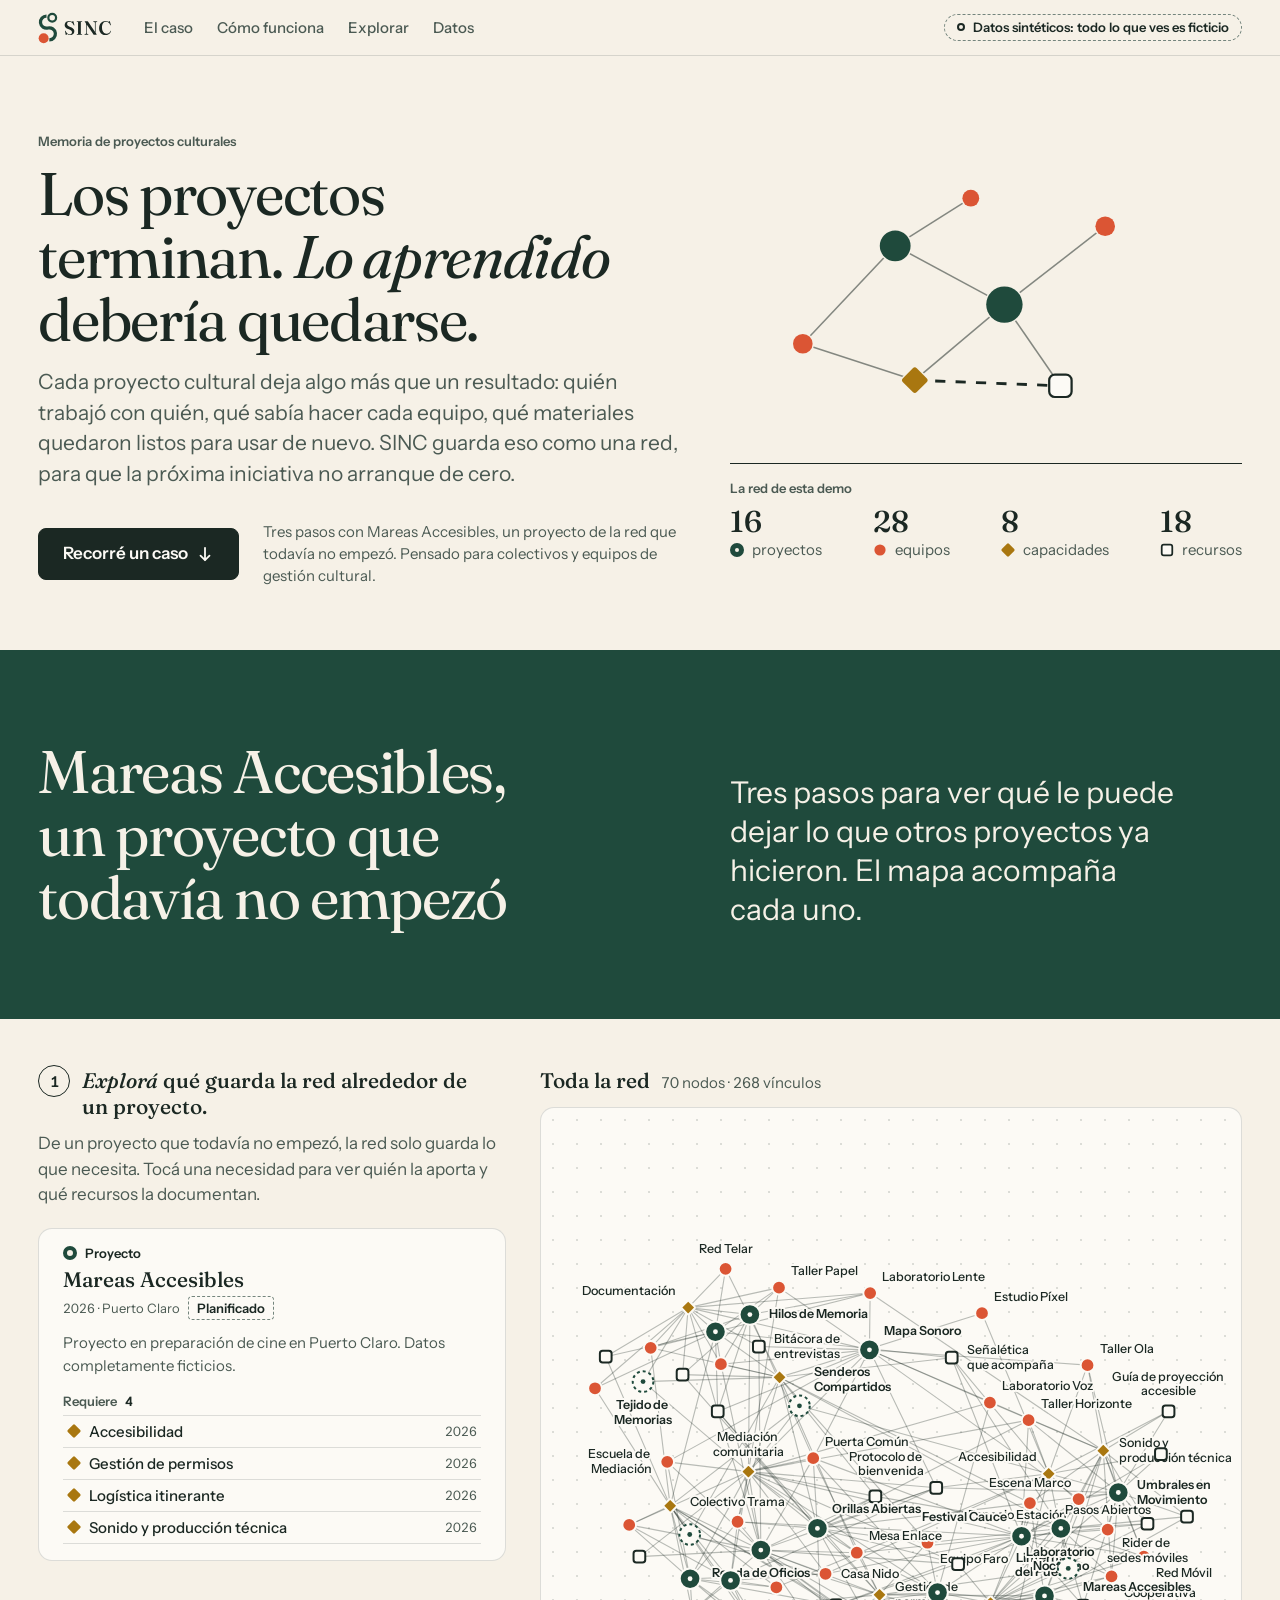
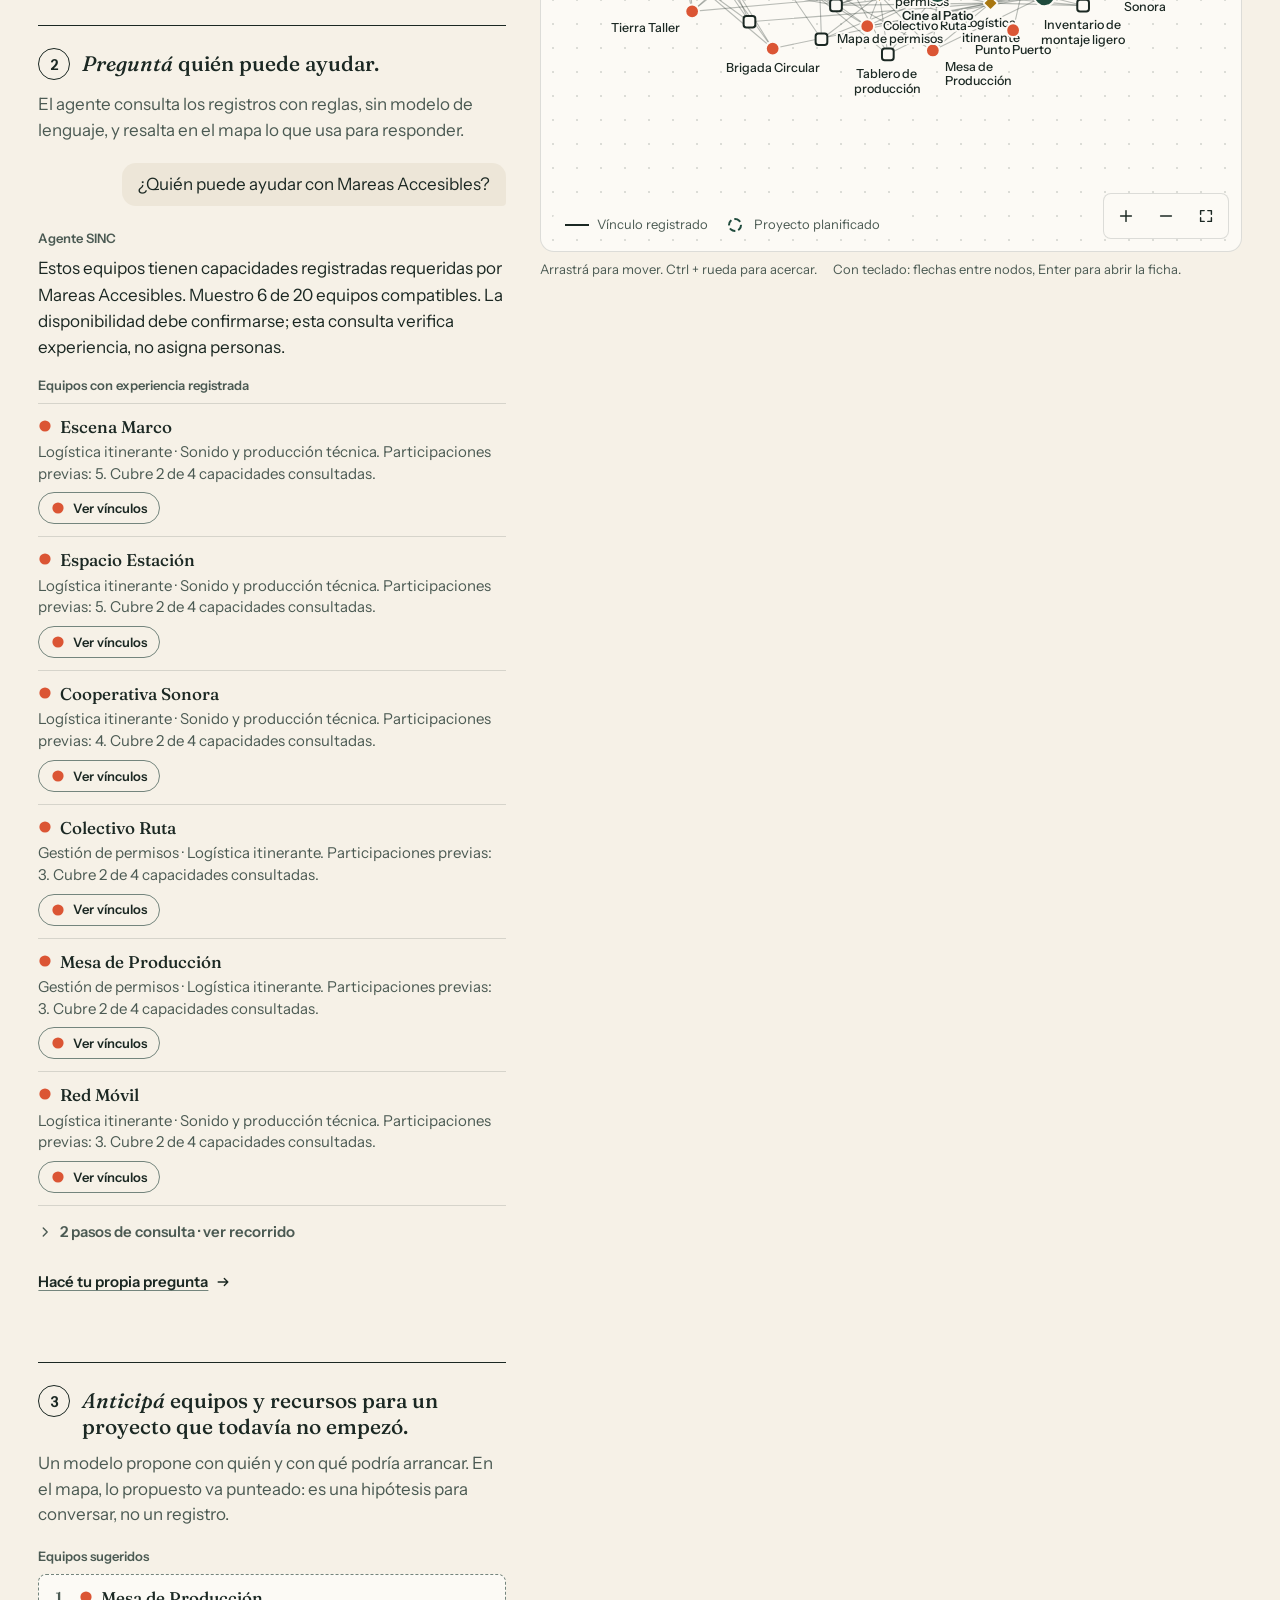
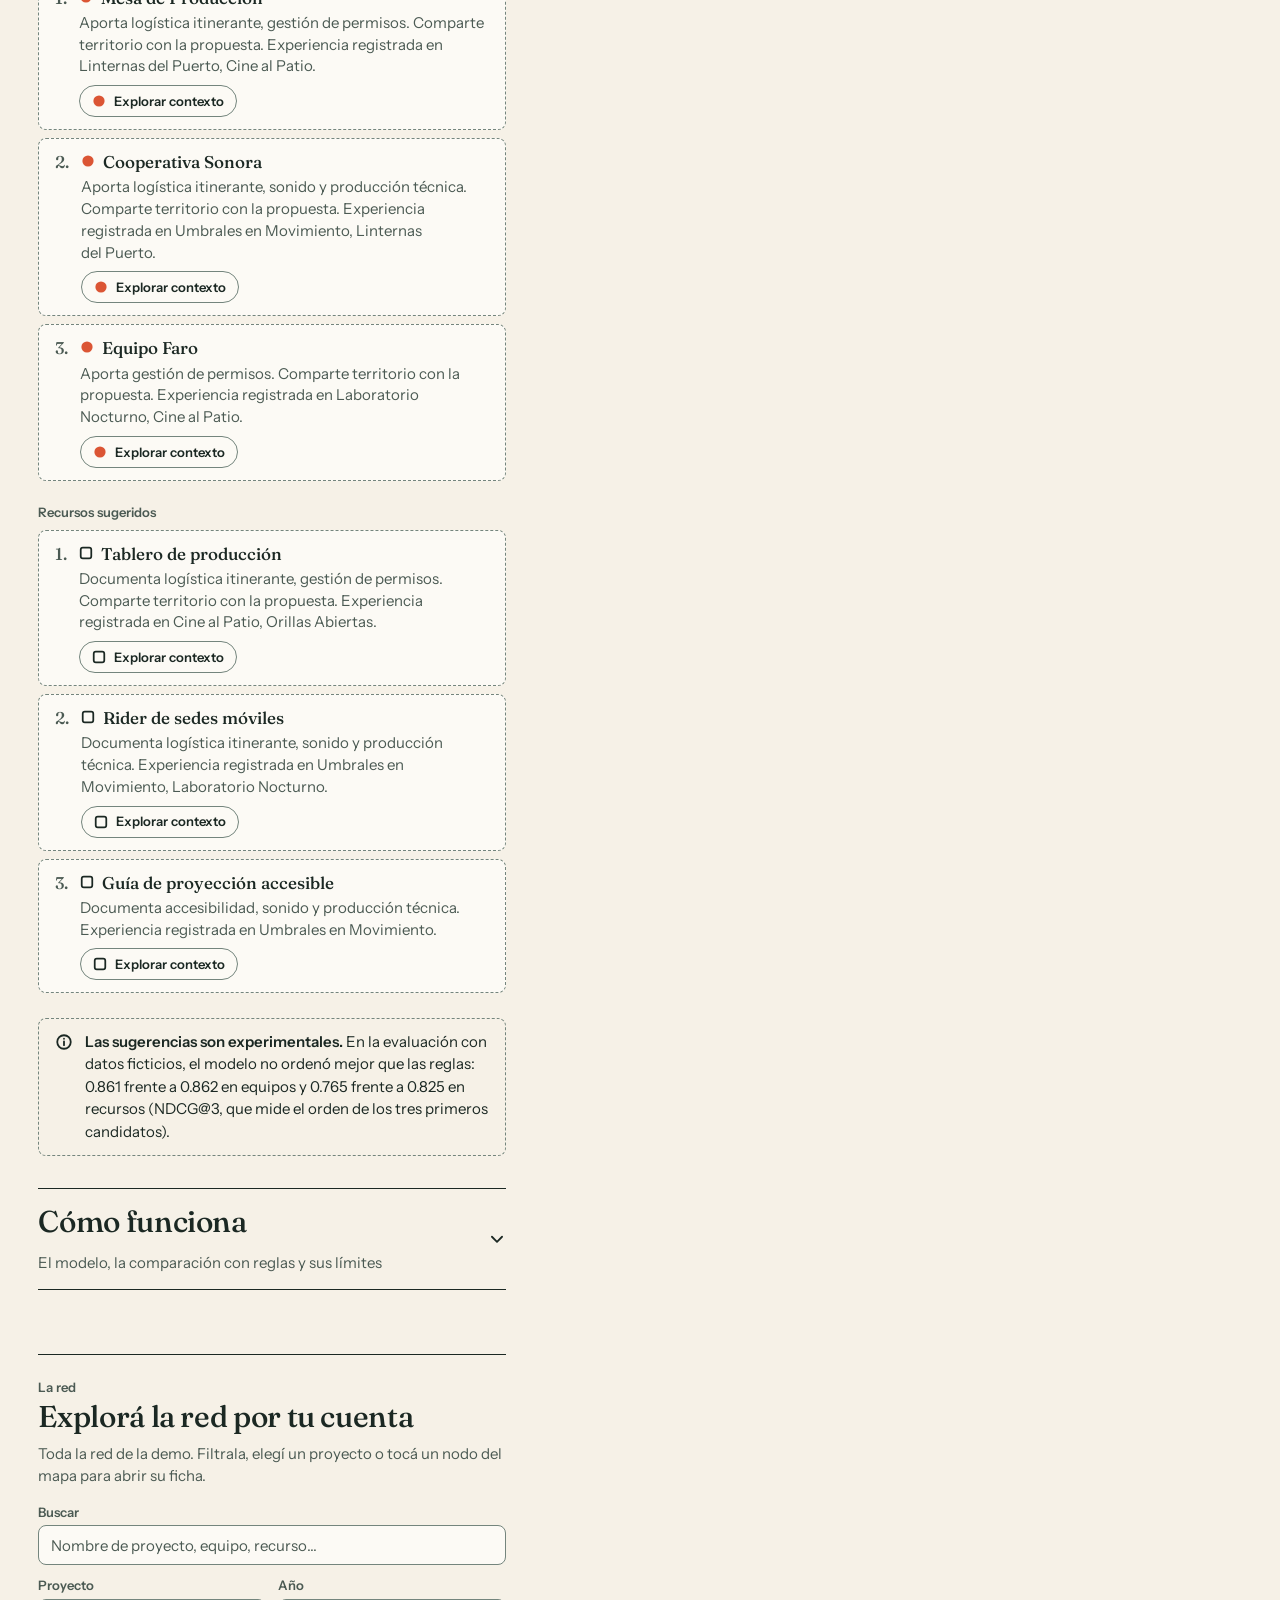
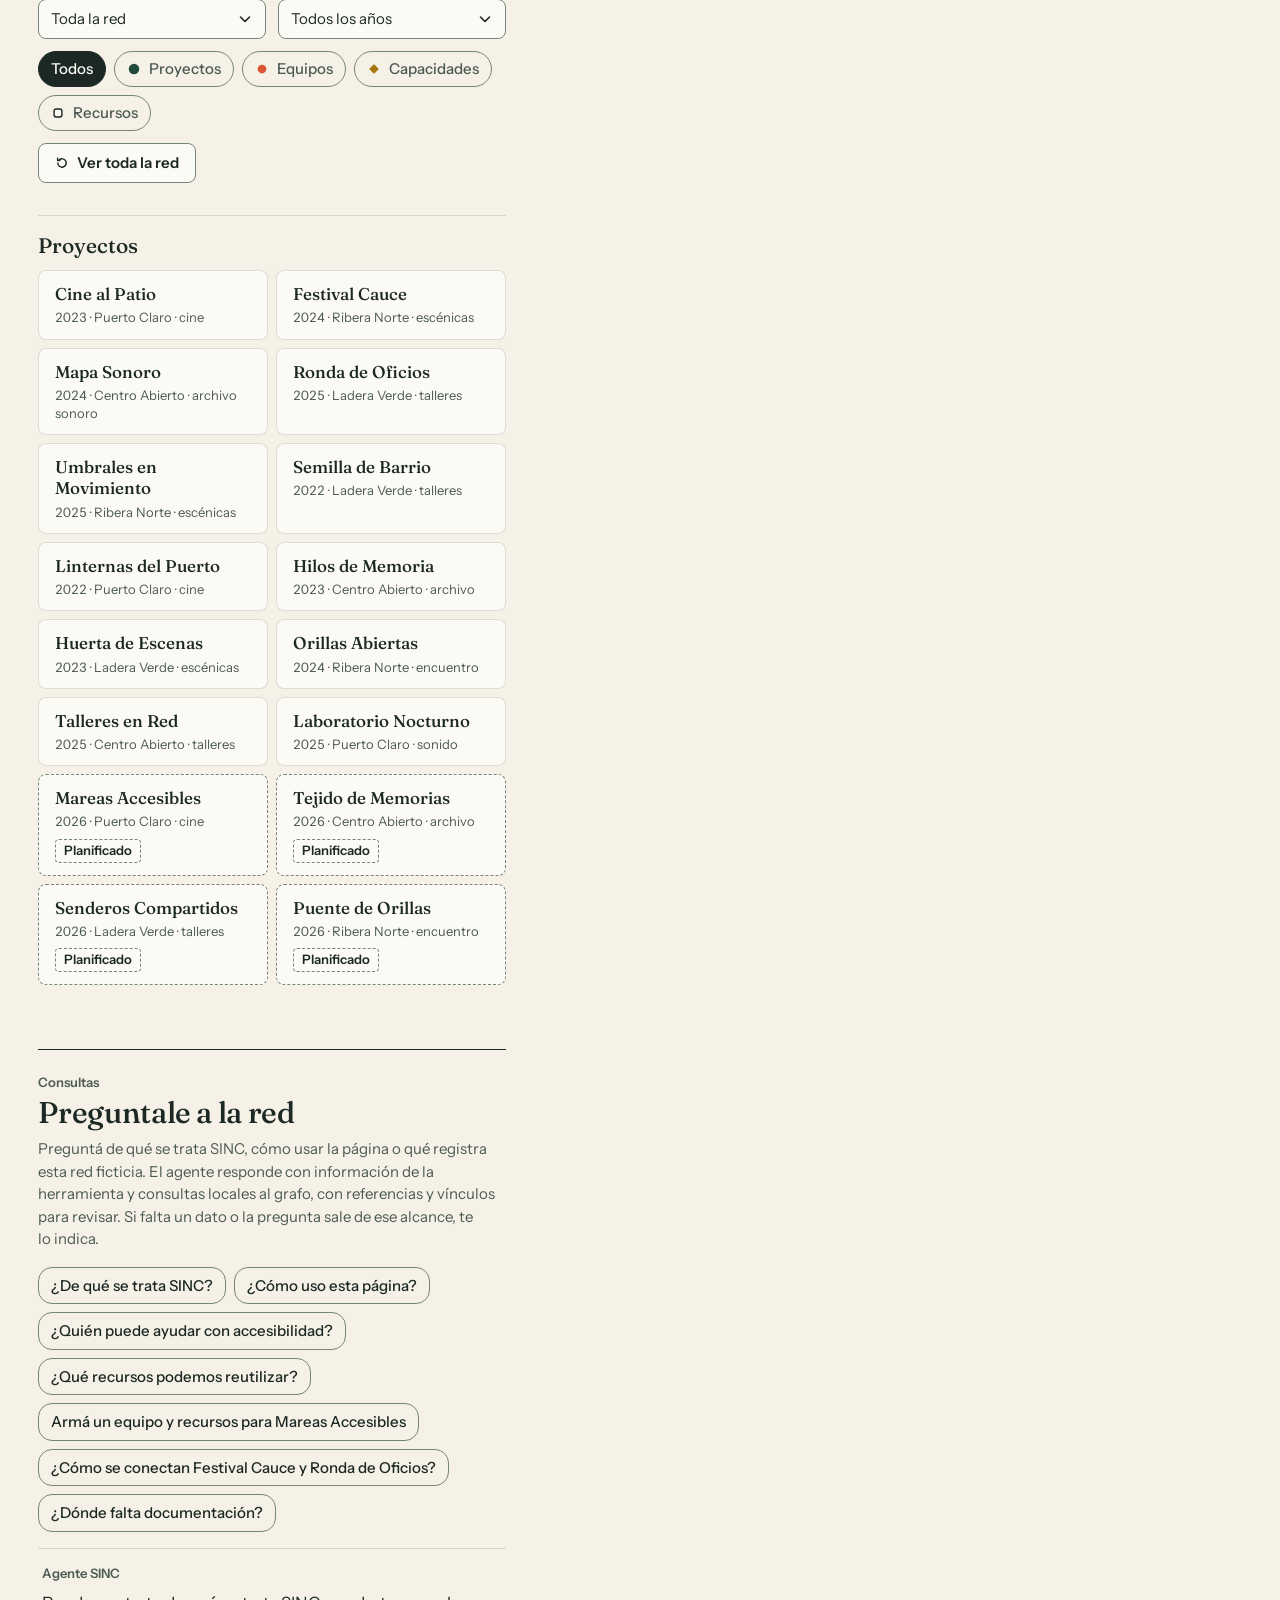
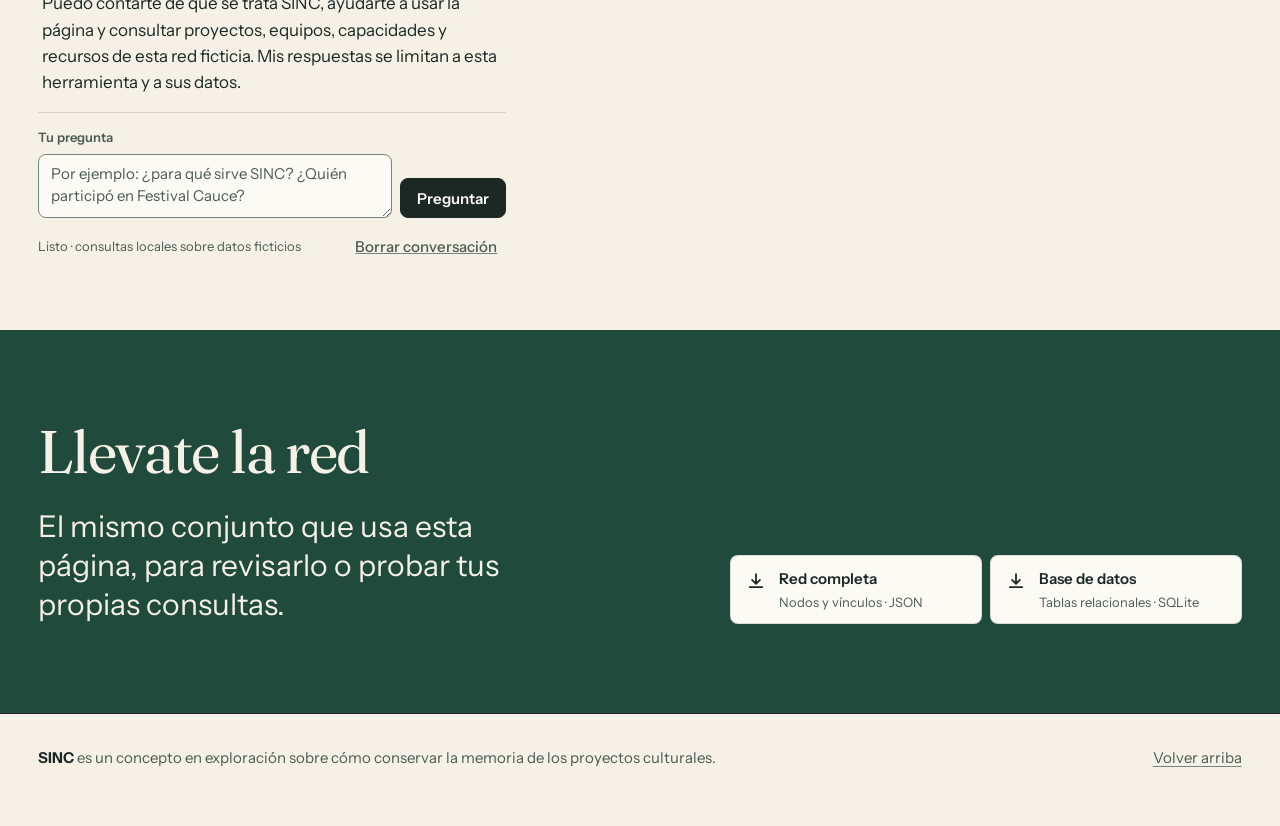
==== commit 3ab66fa5: "Restructure the demo as a guided case with a docked map The page now opens with a single call to act" ====
--- a/index.html
+++ b/index.html
@@ -4,7 +4,7 @@
     <meta charset="utf-8" />
     <meta name="viewport" content="width=device-width, initial-scale=1" />
     <meta name="theme-color" content="#f6f1e7" />
-    <meta name="description" content="SINC: un espacio de trabajo para explorar la memoria de proyectos culturales como una red de actores, capacidades y recursos. Demostración con datos ficticios." />
+    <meta name="description" content="SINC: un espacio de trabajo para explorar la memoria de proyectos culturales como una red de equipos, capacidades y recursos. Demostración con datos ficticios." />
     <title>SINC — La memoria de los proyectos culturales</title>
     <meta property="og:type" content="website" />
     <meta property="og:title" content="SINC — La memoria de los proyectos culturales" />
@@ -20,34 +20,47 @@
     <link rel="preload" href="assets/fonts/instrument-sans-latin-var.woff2" as="font" type="font/woff2" crossorigin />
     <link rel="preload" href="assets/fonts/fraunces-latin-var.woff2" as="font" type="font/woff2" crossorigin />
     <link rel="preload" href="assets/fonts/fraunces-italic-latin-var.woff2" as="font" type="font/woff2" crossorigin />
-    <link rel="stylesheet" href="sistema.css?v=20261006-marca1" />
-    <link rel="stylesheet" href="styles.css?v=20261006-marca1" />
-    <script type="module" src="app.js?v=20261006-marca1"></script>
+    <link rel="stylesheet" href="sistema.css?v=20261007-caso1" />
+    <link rel="stylesheet" href="styles.css?v=20261007-caso1" />
+    <script type="module" src="app.js?v=20261007-caso1"></script>
+    <!-- Sin JavaScript no hay red que dibujar: se retira lo que depende de los datos y queda el aviso. -->
+    <noscript><style>.workspace, .band--case, .intro-stats, .hero-actions { display: none; }</style></noscript>
   </head>
   <body>
-    <a class="skip-link" href="#espacio">Saltar al espacio de trabajo</a>
-
-    <header class="topbar" id="inicio">
+    <a class="skip-link" href="#contenido">Saltar al contenido</a>
+
+    <header class="topbar topbar--split">
       <a class="brand" href="#inicio" aria-label="SINC, ir al inicio">
         <svg class="logo" viewBox="9.24 0.24 109.25 47.53" aria-hidden="true" focusable="false"><path class="logo-link" d="M21.89 6.25A9 9 0 1 0 24 24A9 9 0 1 1 26.11 41.75" fill="none" stroke-width="4.8"/><circle class="logo-ring" cx="30.36" cy="8.64" r="5.75" fill="none" stroke-width="3.3"/><circle class="logo-dot" cx="17.64" cy="39.36" r="7.4"/><path class="logo-word" d="M56.72 34.39Q55.47 34.39 54.62 34.07Q53.77 33.74 53.26 33.42Q52.76 33.09 52.53 33.09Q52.33 33.09 52.13 33.29Q51.94 33.5 51.74 33.77Q51.54 34.03 51.34 34.23Q51.14 34.43 50.94 34.43Q50.74 34.43 50.6 34.3Q50.45 34.17 50.4 33.92L49.36 28.59Q49.32 28.38 49.4 28.24Q49.48 28.09 49.67 28.04Q49.87 27.96 50.02 28.04Q50.18 28.12 50.29 28.35Q51.27 30.32 52.28 31.44Q53.3 32.56 54.34 33.02Q55.37 33.49 56.43 33.49Q57.95 33.49 58.84 32.67Q59.72 31.86 59.72 30.41Q59.72 29.49 59.33 28.74Q58.94 27.99 57.89 27.31Q56.85 26.63 54.9 25.99Q52.7 25.23 51.38 24.29Q50.05 23.36 49.46 22.15Q48.86 20.95 48.86 19.42Q48.86 17.7 49.7 16.4Q50.54 15.1 52.03 14.38Q53.53 13.65 55.47 13.65Q56.73 13.65 57.56 13.93Q58.38 14.21 58.88 14.5Q59.38 14.79 59.68 14.79Q59.94 14.79 60.2 14.49Q60.45 14.2 60.71 13.9Q60.97 13.6 61.26 13.6Q61.46 13.6 61.59 13.73Q61.73 13.86 61.83 14.18L63.26 19.52Q63.32 19.76 63.24 19.94Q63.17 20.11 62.97 20.18Q62.79 20.25 62.62 20.17Q62.46 20.08 62.34 19.88Q61.3 17.83 60.23 16.67Q59.15 15.51 58.06 15.04Q56.96 14.56 55.82 14.56Q54.33 14.56 53.41 15.46Q52.48 16.36 52.48 17.89Q52.48 18.81 52.88 19.59Q53.27 20.37 54.28 21.07Q55.29 21.77 57.15 22.45Q59.42 23.27 60.75 24.21Q62.07 25.14 62.64 26.28Q63.22 27.41 63.2 28.82Q63.2 30.37 62.44 31.63Q61.67 32.9 60.23 33.64Q58.78 34.39 56.72 34.39ZM72.87 32.38Q72.87 32.63 73.03 32.78Q73.19 32.93 73.5 33L74.49 33.19Q74.89 33.3 74.89 33.62Q74.89 33.8 74.77 33.91Q74.65 34.02 74.38 34.02H67.24Q66.96 34.02 66.84 33.91Q66.71 33.8 66.71 33.62Q66.71 33.3 67.11 33.19L68.09 33Q68.42 32.93 68.58 32.78Q68.74 32.63 68.74 32.38V15.62Q68.74 15.37 68.58 15.22Q68.42 15.07 68.09 15L67.11 14.81Q66.71 14.7 66.71 14.38Q66.71 14.2 66.84 14.09Q66.96 13.98 67.24 13.98H74.38Q74.65 13.98 74.77 14.09Q74.89 14.2 74.89 14.38Q74.89 14.7 74.49 14.81L73.5 15Q73.19 15.07 73.03 15.22Q72.87 15.37 72.87 15.62ZM84.21 33.62Q84.21 33.8 84.08 33.91Q83.95 34.02 83.69 34.02H78.58Q78.33 34.02 78.19 33.91Q78.05 33.8 78.05 33.62Q78.05 33.33 78.47 33.17L79.24 32.96Q79.89 32.73 80.21 32.37Q80.53 32.01 80.53 31.3V17.83Q80.53 17.49 80.46 17.29Q80.39 17.09 80.09 16.72L78.83 14.9Q78.67 14.68 78.6 14.56Q78.53 14.43 78.53 14.31Q78.53 14.16 78.65 14.07Q78.77 13.98 78.97 13.98H82.63Q82.9 13.98 83.08 14.1Q83.26 14.21 83.48 14.51L94.28 30.35L93.82 31.43V16.7Q93.82 15.99 93.51 15.62Q93.19 15.26 92.53 15.04L91.55 14.83Q91.13 14.66 91.13 14.38Q91.13 14.2 91.26 14.09Q91.39 13.98 91.66 13.98H96.76Q97.03 13.98 97.16 14.09Q97.28 14.2 97.28 14.38Q97.28 14.67 96.87 14.83L96.1 15.04Q95.45 15.24 95.14 15.61Q94.82 15.97 94.82 16.7V30.55Q94.82 30.87 94.89 31.11Q94.95 31.35 95.1 31.56L96.04 32.93Q96.25 33.23 96.31 33.37Q96.37 33.52 96.37 33.64Q96.37 33.82 96.25 33.92Q96.13 34.02 95.88 34.02H92.05Q91.58 34.02 91.58 33.63Q91.58 33.47 91.52 33.31Q91.46 33.14 91.2 32.8L80.54 17.2L81.53 16.69V31.31Q81.53 32 81.84 32.36Q82.15 32.73 82.8 32.96L83.81 33.17Q84.21 33.33 84.21 33.62ZM117.49 28.49Q117.42 29.64 116.84 30.72Q116.26 31.8 115.24 32.65Q114.21 33.5 112.8 34Q111.39 34.5 109.66 34.5Q106.67 34.5 104.5 33.19Q102.34 31.88 101.16 29.56Q99.99 27.23 99.99 24.2Q99.99 21.87 100.69 19.92Q101.39 17.98 102.68 16.55Q103.97 15.11 105.72 14.33Q107.47 13.54 109.56 13.54Q110.98 13.54 111.89 13.83Q112.81 14.13 113.32 14.43Q113.83 14.73 114.04 14.73Q114.31 14.73 114.56 14.45Q114.8 14.17 115.04 13.9Q115.29 13.63 115.51 13.63Q115.67 13.63 115.79 13.73Q115.9 13.84 115.97 14.1L117.43 19.34Q117.5 19.56 117.41 19.74Q117.32 19.91 117.09 19.95Q116.87 19.99 116.69 19.9Q116.52 19.81 116.42 19.56Q115.64 17.72 114.69 16.62Q113.74 15.53 112.62 15.04Q111.51 14.54 110.25 14.54Q108.95 14.54 107.86 15.13Q106.77 15.72 105.96 16.82Q105.15 17.93 104.71 19.51Q104.27 21.08 104.27 23.07Q104.27 26.15 105.16 28.25Q106.06 30.35 107.62 31.43Q109.19 32.5 111.22 32.5Q113.25 32.5 114.68 31.43Q116.12 30.37 116.74 28.44Q116.84 28.24 116.96 28.16Q117.07 28.08 117.22 28.11Q117.36 28.12 117.42 28.22Q117.49 28.32 117.49 28.49Z"/></svg>
       </a>
       <nav class="topnav" aria-label="Secciones">
-        <a href="#espacio">La red</a>
-        <a href="#consultas">Consultas</a>
-        <a href="#sugerencias">Sugerencias</a>
+        <a href="#caso">El caso</a>
+        <a href="#como-funciona">Cómo funciona</a>
+        <a href="#espacio">Explorar</a>
         <a href="#datos">Datos</a>
       </nav>
-      <p class="synthetic-note notice notice--inline"><span class="synthetic-dot" aria-hidden="true"></span>Datos sintéticos: todo lo que ves es ficticio</p>
+      <p class="synthetic-note notice notice--inline"><span class="synthetic-dot" aria-hidden="true"></span><span class="note-long">Datos sintéticos: todo lo que ves es ficticio</span><span class="note-short">Demo con datos ficticios</span></p>
     </header>
-
-    <main>
-      <section class="intro shell" aria-labelledby="intro-title">
-        <div class="intro-copy" data-reveal>
+    <!-- En pantallas angostas la navegación va debajo de la barra y no queda fija: así el mapa tiene más lugar. -->
+    <nav class="topnav topnav--below" aria-label="Secciones">
+      <a href="#caso">El caso</a>
+      <a href="#como-funciona">Cómo funciona</a>
+      <a href="#espacio">Explorar</a>
+      <a href="#datos">Datos</a>
+    </nav>
+
+    <main id="contenido">
+      <section class="hero shell" id="inicio" aria-labelledby="intro-title">
+        <div class="hero-copy" data-reveal>
           <p class="eyebrow">Memoria de proyectos culturales</p>
           <h1 id="intro-title">Los proyectos terminan. <em>Lo aprendido</em> debería quedarse.</h1>
           <p class="lede">Cada proyecto cultural deja algo más que un resultado: quién trabajó con quién, qué sabía hacer cada equipo, qué materiales quedaron listos para usar de nuevo. SINC guarda eso como una red, para que la próxima iniciativa no arranque de cero.</p>
-        </div>
-        <div class="intro-side" data-reveal>
+          <div class="hero-actions">
+            <a class="button button-primary button-lg" href="#caso">Recorré un caso<span class="icon icon-arrow icon--down" aria-hidden="true"></span></a>
+            <p class="hero-note">Tres pasos con Mareas Accesibles, un proyecto de la red que todavía no empezó. Pensado para colectivos y equipos de gestión cultural.</p>
+          </div>
+        </div>
+        <div class="hero-side" data-reveal>
           <svg class="intro-motif" viewBox="0 0 320 200" aria-hidden="true" focusable="false">
             <g class="motif-links">
               <path d="M52 132 118 62" /><path d="M118 62 196 104" /><path d="M196 104 268 48" /><path d="M196 104 236 162" />
@@ -61,181 +74,234 @@
               <rect class="m-resource" x="228" y="154" width="16" height="16" rx="4" />
             </g>
           </svg>
-          <ol class="intro-steps">
-            <li><a href="#espacio"><span>Explorá</span> la red completa o un proyecto por vez.</a></li>
-            <li><a href="#consultas"><span>Preguntá</span> quién puede ayudar o qué se puede reutilizar.</a></li>
-            <li><a href="#sugerencias"><span>Anticipá</span> equipos y recursos para un proyecto que todavía no empezó.</a></li>
-          </ol>
-        </div>
-        <div class="intro-stats" data-reveal>
-          <p class="label">La red de esta demo</p>
-          <div id="dataset-stats" class="dataset-stats" aria-live="polite"><span class="placeholder">Cargando la red…</span></div>
+          <div class="intro-stats">
+            <p class="label">La red de esta demo</p>
+            <div id="dataset-stats" class="dataset-stats" aria-live="polite"><span class="placeholder">Cargando la red…</span></div>
+          </div>
         </div>
       </section>
 
-      <div class="workspace shell" id="espacio">
-        <section class="stage" aria-labelledby="graph-title">
-          <header class="stage-head">
-            <div class="stage-titles">
-              <h2 id="graph-title">Toda la red</h2>
-              <p id="graph-subtitle">Elegí un nodo para ver su ficha y sus vínculos.</p>
-            </div>
-            <p class="count" id="graph-count" aria-live="polite"></p>
-          </header>
-
-          <form class="filters" role="search" aria-label="Filtrar la red" onsubmit="return false">
-            <div class="field field-search">
-              <label for="graph-search">Buscar</label>
-              <input id="graph-search" type="search" placeholder="Nombre de proyecto, actor, recurso…" autocomplete="off" spellcheck="false" />
-            </div>
-            <div class="field">
-              <label for="project-filter">Proyecto</label>
-              <select id="project-filter"><option value="">Toda la red</option></select>
-            </div>
-            <div class="field">
-              <label for="year-filter">Año</label>
-              <select id="year-filter"><option value="">Todos los años</option></select>
-            </div>
-            <div class="type-filters" id="type-filters" role="group" aria-label="Tipo de nodo">
-              <button type="button" class="type-chip chip" data-type="all" aria-pressed="true">Todos</button>
-              <button type="button" class="type-chip chip" data-type="project" aria-pressed="false"><svg viewBox="0 0 16 16" aria-hidden="true"><circle class="g-project" cx="8" cy="8" r="6" /></svg>Proyectos</button>
-              <button type="button" class="type-chip chip" data-type="actor" aria-pressed="false"><svg viewBox="0 0 16 16" aria-hidden="true"><circle class="g-actor" cx="8" cy="8" r="5" /></svg>Actores</button>
-              <button type="button" class="type-chip chip" data-type="capability" aria-pressed="false"><svg viewBox="0 0 16 16" aria-hidden="true"><rect class="g-capability" x="4" y="4" width="8" height="8" rx="1" transform="rotate(45 8 8)" /></svg>Capacidades</button>
-              <button type="button" class="type-chip chip" data-type="resource" aria-pressed="false"><svg viewBox="0 0 16 16" aria-hidden="true"><rect class="g-resource" x="3.5" y="3.5" width="9" height="9" rx="2.5" /></svg>Recursos</button>
-            </div>
-          </form>
-
+      <div class="shell load-error" id="load-error" hidden>
+        <div class="notice notice--error" role="alert">
+          <span class="icon icon-alert" aria-hidden="true"></span>
+          <p><strong>No se pudo cargar la red de la demo.</strong> Revisá la conexión y volvé a intentar.</p>
+          <p><button type="button" class="button button-outline" id="load-retry">Reintentar</button></p>
+        </div>
+      </div>
+      <noscript>
+        <div class="shell load-error"><p class="notice"><span class="icon icon-info" aria-hidden="true"></span><span>Esta demo necesita JavaScript para dibujar la red y responder consultas.</span></p></div>
+      </noscript>
+
+      <!-- Bloque de marca: a sangre, sobre el color de marca. Solo lleva texto grande y botones. -->
+      <section class="band band--case on-brand" id="caso" aria-labelledby="case-title" data-case="p_mareas">
+        <div class="band-inner shell">
+          <h2 class="band-title" id="case-title">Mareas Accesibles, un proyecto que todavía no empezó</h2>
+          <p class="band-sub">Tres pasos para ver qué le puede dejar lo que otros proyectos ya hicieron. El mapa acompaña cada uno.</p>
+        </div>
+      </section>
+
+      <div class="workspace shell" id="trabajo">
+        <section class="dock" aria-label="Mapa de la red">
+          <div class="map-head">
+            <p class="map-caption" aria-live="polite" aria-atomic="true"><strong id="graph-title">Cargando la red…</strong> <span id="graph-subtitle"></span></p>
+          </div>
           <div class="graph-canvas">
-            <svg id="network" viewBox="0 0 1000 700" preserveAspectRatio="xMidYMid meet" role="group" aria-label="Mapa interactivo de la red de proyectos, actores, capacidades y recursos" aria-describedby="graph-help"></svg>
+            <svg id="network" viewBox="0 0 1000 700" preserveAspectRatio="xMidYMid meet" role="group" aria-label="Mapa interactivo de la red de proyectos, equipos, capacidades y recursos" aria-describedby="graph-help"></svg>
+            <ul class="graph-legend" aria-label="Cómo leer el mapa">
+              <li class="legend-recorded"><span class="swatch swatch-observed" aria-hidden="true"></span>Vínculo registrado</li>
+              <li class="legend-proposed"><span class="swatch swatch-suggested" aria-hidden="true"></span>Sugerencia del modelo</li>
+              <li class="legend-planned"><span class="glyph glyph-planned" aria-hidden="true"></span>Proyecto planificado</li>
+              <li class="legend-message"><span class="message-dot" aria-hidden="true"></span>Mensaje entre vecinos</li>
+            </ul>
             <div class="graph-controls" role="group" aria-label="Controles del mapa">
               <button type="button" class="icon-button" id="zoom-in" aria-label="Acercar" title="Acercar"><svg viewBox="0 0 20 20" aria-hidden="true"><path d="M10 4v12M4 10h12" /></svg></button>
               <button type="button" class="icon-button" id="zoom-out" aria-label="Alejar" title="Alejar"><svg viewBox="0 0 20 20" aria-hidden="true"><path d="M4 10h12" /></svg></button>
-              <button type="button" class="icon-button" id="fit-view" aria-label="Encuadrar la red" title="Encuadrar"><svg viewBox="0 0 20 20" aria-hidden="true"><path d="M4 8V4h4M16 8V4h-4M4 12v4h4M16 12v4h-4" /></svg></button>
-              <button type="button" id="reset-view" class="icon-button text-control" aria-label="Restablecer vista"><svg viewBox="0 0 16 16" aria-hidden="true"><path d="M3.2 8a4.8 4.8 0 1 0 1.5-3.5M3 2.6v2.6h2.6" /></svg><span class="control-text">Restablecer</span></button>
+              <button type="button" class="icon-button" id="fit-view" aria-label="Encuadrar el mapa" title="Encuadrar"><svg viewBox="0 0 20 20" aria-hidden="true"><path d="M4 8V4h4M16 8V4h-4M4 12v4h4M16 12v4h-4" /></svg></button>
             </div>
-            <ul class="graph-legend" aria-label="Cómo leer las líneas">
-              <li><span class="swatch swatch-observed" aria-hidden="true"></span>Vínculo registrado</li>
-              <li><span class="swatch swatch-suggested" aria-hidden="true"></span>Comparación del modelo</li>
-              <li><span class="message-dot" aria-hidden="true"></span>Mensaje entre vecinos</li>
-            </ul>
-          </div>
-          <p class="graph-help" id="graph-help">
-            <span class="help-pointer">Arrastrá para mover. Ctrl + rueda para acercar.</span>
-            <span class="help-touch">Deslizá de costado para mover; pellizcá para acercar.</span>
-            <span class="help-keys">Con teclado: flechas entre nodos, Enter para abrir la ficha.</span>
-          </p>
-
-          <aside class="node-detail" id="node-detail" aria-label="Ficha del nodo seleccionado">
-            <p class="empty-state">Todavía no elegiste ningún nodo. Tocá uno en el mapa o usá el buscador.</p>
-          </aside>
+            <div class="graph-empty-state" id="graph-empty" hidden>
+              <p>Ningún nodo coincide con estos filtros.</p>
+              <button type="button" class="button button-outline" id="empty-reset">Quitar filtros</button>
+            </div>
+          </div>
+          <div class="map-foot">
+            <p class="graph-help" id="graph-help">
+              <span class="help-pointer">Arrastrá para mover. Ctrl + rueda para acercar.</span>
+              <span class="help-touch">Deslizá de costado para mover; pellizcá para acercar.</span>
+              <span class="help-keys">Con teclado: flechas entre nodos, Enter para abrir la ficha.</span>
+            </p>
+          </div>
+          <p class="visually-hidden" id="map-status" role="status"></p>
+          <aside class="node-detail" id="node-detail" aria-label="Ficha del nodo seleccionado" tabindex="-1" hidden></aside>
         </section>
 
-        <div class="panels">
-          <section class="panel" id="proyectos" aria-labelledby="projects-title" data-reveal>
-            <header class="panel-head">
-              <p class="label">Punto de partida</p>
-              <h2 id="projects-title">Proyectos</h2>
-            </header>
-            <div class="project-list" id="project-list" aria-live="polite"><p class="placeholder">Cargando proyectos…</p></div>
-          </section>
-
-          <section class="panel" id="consultas" aria-labelledby="agent-title" data-reveal>
-            <header class="panel-head">
-              <p class="label">Consultas</p>
-              <h2 id="agent-title">Preguntale a la red</h2>
-              <p class="panel-note">Preguntá de qué se trata SINC, cómo usar la página o qué registra esta red ficticia. El agente responde con información de la herramienta y consultas locales al grafo, con referencias y vínculos para revisar. Si falta un dato o la pregunta sale de ese alcance, te lo indica.</p>
-            </header>
-
-            <div class="suggestions" role="group" aria-label="Preguntas de ejemplo">
-              <button type="button" class="agent-suggestion chip chip--prompt" data-prompt="¿De qué se trata SINC?">¿De qué se trata SINC?</button>
-              <button type="button" class="agent-suggestion chip chip--prompt" data-prompt="¿Cómo uso esta página?">¿Cómo uso esta página?</button>
-              <button type="button" class="agent-suggestion chip chip--prompt" data-prompt="¿Quién puede ayudar con accesibilidad?">¿Quién puede ayudar con accesibilidad?</button>
-              <button type="button" class="agent-suggestion chip chip--prompt" data-prompt="¿Qué recursos podemos reutilizar?">¿Qué recursos podemos reutilizar?</button>
-              <button type="button" class="agent-suggestion chip chip--prompt" data-prompt="Armá un equipo y recursos para Mareas Accesibles">Armá un equipo y recursos para Mareas Accesibles</button>
-              <button type="button" class="agent-suggestion chip chip--prompt" data-prompt="¿Cómo se conectan Festival Cauce y Ronda de Oficios?">¿Cómo se conectan Festival Cauce y Ronda de Oficios?</button>
-              <button type="button" class="agent-suggestion chip chip--prompt" data-prompt="¿Dónde falta documentación?">¿Dónde falta documentación?</button>
-            </div>
-
-            <div class="agent-chat" id="agent-chat" role="log" aria-live="polite" aria-label="Conversación" tabindex="0" data-empty="Elegí una pregunta de ejemplo o escribí la tuya. Las respuestas resaltan en el mapa los nodos que usan."></div>
-
-            <form class="agent-form" id="agent-form">
-              <label for="agent-input">Tu pregunta</label>
-              <div class="agent-compose">
-                <textarea id="agent-input" name="q" rows="2" maxlength="500" placeholder="Por ejemplo: ¿para qué sirve SINC? ¿Quién participó en Festival Cauce?" required></textarea>
-                <button type="submit" class="button button-primary" id="agent-submit">Preguntar</button>
+        <div class="story">
+          <div class="case" data-nav="caso">
+            <ol class="scenes" aria-label="Pasos del caso">
+              <li class="scene" id="paso-explorar" data-scene="explore">
+                <h3 class="scene-title"><span><em>Explorá</em> qué guarda la red alrededor de un proyecto.</span></h3>
+                <p class="scene-lede">De un proyecto que todavía no empezó, la red solo guarda lo que necesita. Tocá una necesidad para ver quién la aporta y qué recursos la documentan.</p>
+                <div class="scene-body" id="scene-explore" data-empty="Cargando el proyecto…"></div>
+              </li>
+
+              <li class="scene" id="paso-preguntar" data-scene="ask" data-prompt="¿Quién puede ayudar con Mareas Accesibles?">
+                <h3 class="scene-title"><span><em>Preguntá</em> quién puede ayudar.</span></h3>
+                <p class="scene-lede">El agente consulta los registros con reglas, sin modelo de lenguaje, y resalta en el mapa lo que usa para responder.</p>
+                <div class="scene-body agent-log" id="scene-ask" data-empty="Cargando la respuesta…"></div>
+                <p class="scene-next"><a class="text-link" href="#consultas">Hacé tu propia pregunta<span class="icon icon-arrow" aria-hidden="true"></span></a></p>
+              </li>
+
+              <li class="scene" id="paso-anticipar" data-scene="suggest">
+                <h3 class="scene-title"><span><em>Anticipá</em> equipos y recursos para un proyecto que todavía no empezó.</span></h3>
+                <p class="scene-lede">Un modelo propone con quién y con qué podría arrancar. En el mapa, lo propuesto va punteado: es una hipótesis para conversar, no un registro.</p>
+                <div class="scene-body" id="scene-suggest" data-empty="Cargando las sugerencias…"></div>
+                <p class="limits notice notice--proposed" id="model-limits" hidden></p>
+              </li>
+            </ol>
+
+            <details class="disclosure disclosure--section how" id="como-funciona" data-scene="lab">
+              <summary><span class="how-title">Cómo funciona</span><span class="how-hint">El modelo, la comparación con reglas y sus límites</span></summary>
+              <div class="lab" id="sugerencias">
+                <header class="panel-head">
+                  <p class="label">Sugerencias del modelo</p>
+                  <h3 id="gnn-title">¿Con quién y con qué arrancar?</h3>
+                  <p class="panel-note">Para un proyecto planificado, un modelo de grafos entrenado en mundos ficticios propone vínculos que todavía no existen. Son hipótesis para conversar, no registros.</p>
+                </header>
+
+                <form class="gnn-form" onsubmit="return false">
+                  <div class="field">
+                    <label for="gnn-task">Qué querés anticipar</label>
+                    <select id="gnn-task">
+                      <option value="actor">Un equipo para el proyecto</option>
+                      <option value="resource">Recursos que se pueden reutilizar</option>
+                    </select>
+                  </div>
+                  <div class="field">
+                    <label for="gnn-project">Proyecto planificado</label>
+                    <select id="gnn-project"></select>
+                  </div>
+                  <div class="field">
+                    <label for="gnn-ranking">Ordenar candidatos con</label>
+                    <select id="gnn-ranking"><option value="gnn">GraphSAGE</option><option value="baseline">Reglas</option></select>
+                  </div>
+                  <div class="gnn-actions">
+                    <button type="button" class="button button-primary" id="gnn-run">Ver sugerencias</button>
+                    <button type="button" class="button button-outline" id="gnn-animate" aria-describedby="gnn-animate-help">Animar en el mapa</button>
+                  </div>
+                  <p class="field-help" id="gnn-animate-help">Para GraphSAGE: dos capas de agregación entre vecinos observados. Después se comparan los embeddings; la línea punteada no registra una colaboración.</p>
+                </form>
+                <p class="status" id="gnn-status" role="status" aria-live="polite"></p>
+
+                <div class="known-vs-suggested" role="note">
+                  <p><span class="swatch swatch-observed" aria-hidden="true"></span><strong>Registrado</strong> Vínculos que ya figuran en la red.</p>
+                  <p><span class="swatch swatch-suggested" aria-hidden="true"></span><strong>Sugerido</strong> Candidatos que ordena el modelo. El puntaje sirve para comparar entre sí; no es una probabilidad.</p>
+                </div>
+
+                <h4 class="sub-title" id="gnn-results-title">Candidatos sugeridos</h4>
+                <div class="gnn-results" id="gnn-results" role="group" aria-labelledby="gnn-results-title" data-empty="Elegí un proyecto y pedí sugerencias para ver los candidatos."></div>
+
+                <h4 class="sub-title" id="gnn-metrics-title">Cómo le fue al modelo en la evaluación</h4>
+                <div class="gnn-metrics" id="gnn-metrics" role="group" aria-labelledby="gnn-metrics-title" data-empty="Las métricas aparecen cuando se cargan los resultados del experimento."></div>
+
+                <h4 class="sub-title" id="gnn-method-title">Método y límites</h4>
+                <div class="gnn-method" id="gnn-method" role="group" aria-labelledby="gnn-method-title" data-empty="La descripción del experimento se carga junto con los resultados."></div>
               </div>
-              <div class="agent-foot">
-                <p class="status" id="agent-status" role="status" aria-live="polite"></p>
-                <button type="button" class="button-quiet" id="agent-reset">Borrar conversación</button>
+            </details>
+          </div>
+
+          <div class="explore" id="espacio" data-scene="network">
+            <section class="panel" aria-labelledby="explore-title">
+              <header class="panel-head">
+                <p class="label">La red</p>
+                <h2 id="explore-title">Explorá la red por tu cuenta</h2>
+                <p class="panel-note">Toda la red de la demo. Filtrala, elegí un proyecto o tocá un nodo del mapa para abrir su ficha.</p>
+              </header>
+
+              <form class="filters" role="search" aria-label="Filtrar la red" onsubmit="return false">
+                <div class="field field-search">
+                  <label for="graph-search">Buscar</label>
+                  <input id="graph-search" type="search" placeholder="Nombre de proyecto, equipo, recurso…" autocomplete="off" spellcheck="false" />
+                </div>
+                <div class="field">
+                  <label for="project-filter">Proyecto</label>
+                  <select id="project-filter"><option value="">Toda la red</option></select>
+                </div>
+                <div class="field">
+                  <label for="year-filter">Año</label>
+                  <select id="year-filter"><option value="">Todos los años</option></select>
+                </div>
+                <div class="type-filters" id="type-filters" role="group" aria-label="Tipo de nodo">
+                  <button type="button" class="type-chip chip" data-type="all" aria-pressed="true">Todos</button>
+                  <button type="button" class="type-chip chip" data-type="project" aria-pressed="false"><svg viewBox="0 0 16 16" aria-hidden="true"><circle class="g-project" cx="8" cy="8" r="6" /></svg>Proyectos</button>
+                  <button type="button" class="type-chip chip" data-type="actor" aria-pressed="false"><svg viewBox="0 0 16 16" aria-hidden="true"><circle class="g-actor" cx="8" cy="8" r="5" /></svg>Equipos</button>
+                  <button type="button" class="type-chip chip" data-type="capability" aria-pressed="false"><svg viewBox="0 0 16 16" aria-hidden="true"><rect class="g-capability" x="4" y="4" width="8" height="8" rx="1" transform="rotate(45 8 8)" /></svg>Capacidades</button>
+                  <button type="button" class="type-chip chip" data-type="resource" aria-pressed="false"><svg viewBox="0 0 16 16" aria-hidden="true"><rect class="g-resource" x="3.5" y="3.5" width="9" height="9" rx="2.5" /></svg>Recursos</button>
+                </div>
+                <div class="filters-foot">
+                  <button type="button" class="button button-outline" id="reset-view"><span class="icon icon-reset" aria-hidden="true"></span>Ver toda la red</button>
+                  <p class="status" id="filter-status" role="status" aria-live="polite"></p>
+                </div>
+              </form>
+
+              <div class="projects" id="proyectos">
+                <h3 class="sub-title" id="projects-title">Proyectos</h3>
+                <div class="project-list" id="project-list" role="group" aria-labelledby="projects-title"><p class="placeholder">Cargando proyectos…</p></div>
               </div>
-            </form>
-          </section>
-
-          <section class="panel" id="sugerencias" aria-labelledby="gnn-title" data-reveal>
-            <header class="panel-head">
-              <p class="label">Sugerencias del modelo</p>
-              <h2 id="gnn-title">¿Con quién y con qué arrancar?</h2>
-              <p class="panel-note">Para un proyecto planificado, un modelo de grafos entrenado en mundos ficticios propone vínculos que todavía no existen. Son hipótesis para conversar, no registros.</p>
-            </header>
-
-            <form class="gnn-form" onsubmit="return false">
-              <div class="field">
-                <label for="gnn-task">Qué querés anticipar</label>
-                <select id="gnn-task">
-                  <option value="actor">Un equipo para el proyecto</option>
-                  <option value="resource">Recursos que se pueden reutilizar</option>
-                </select>
+            </section>
+
+            <section class="panel" id="consultas" aria-labelledby="agent-title">
+              <header class="panel-head">
+                <p class="label">Consultas</p>
+                <h2 id="agent-title">Preguntale a la red</h2>
+                <p class="panel-note">Preguntá de qué se trata SINC, cómo usar la página o qué registra esta red ficticia. El agente responde con información de la herramienta y consultas locales al grafo, con referencias y vínculos para revisar. Si falta un dato o la pregunta sale de ese alcance, te lo indica.</p>
+              </header>
+
+              <div class="suggestions" role="group" aria-label="Preguntas de ejemplo">
+                <button type="button" class="agent-suggestion chip chip--prompt" data-prompt="¿De qué se trata SINC?">¿De qué se trata SINC?</button>
+                <button type="button" class="agent-suggestion chip chip--prompt" data-prompt="¿Cómo uso esta página?">¿Cómo uso esta página?</button>
+                <button type="button" class="agent-suggestion chip chip--prompt" data-prompt="¿Quién puede ayudar con accesibilidad?">¿Quién puede ayudar con accesibilidad?</button>
+                <button type="button" class="agent-suggestion chip chip--prompt" data-prompt="¿Qué recursos podemos reutilizar?">¿Qué recursos podemos reutilizar?</button>
+                <button type="button" class="agent-suggestion chip chip--prompt" data-prompt="Armá un equipo y recursos para Mareas Accesibles">Armá un equipo y recursos para Mareas Accesibles</button>
+                <button type="button" class="agent-suggestion chip chip--prompt" data-prompt="¿Cómo se conectan Festival Cauce y Ronda de Oficios?">¿Cómo se conectan Festival Cauce y Ronda de Oficios?</button>
+                <button type="button" class="agent-suggestion chip chip--prompt" data-prompt="¿Dónde falta documentación?">¿Dónde falta documentación?</button>
               </div>
-              <div class="field">
-                <label for="gnn-project">Proyecto planificado</label>
-                <select id="gnn-project"></select>
-              </div>
-              <div class="field">
-                <label for="gnn-ranking">Ordenar candidatos con</label>
-                <select id="gnn-ranking"><option value="gnn">GraphSAGE</option><option value="baseline">Reglas</option></select>
-              </div>
-              <div class="gnn-actions">
-                <button type="button" class="button button-primary" id="gnn-run">Ver sugerencias</button>
-                <button type="button" class="button button-outline" id="gnn-animate" aria-describedby="gnn-animate-help">Animar en el mapa</button>
-              </div>
-              <p class="field-help" id="gnn-animate-help">Para GraphSAGE: dos capas de agregación entre vecinos observados. Después se comparan los embeddings; la línea punteada no registra una colaboración.</p>
-            </form>
-            <p class="status" id="gnn-status" role="status" aria-live="polite"></p>
-
-            <div class="known-vs-suggested" role="note">
-              <p><span class="swatch swatch-observed" aria-hidden="true"></span><strong>Registrado</strong> Vínculos que ya figuran en la red.</p>
-              <p><span class="swatch swatch-suggested" aria-hidden="true"></span><strong>Sugerido</strong> Candidatos que ordena el modelo. El puntaje sirve para comparar entre sí; no es una probabilidad.</p>
-            </div>
-
-            <h3 class="sub-title" id="gnn-results-title">Candidatos sugeridos</h3>
-            <div class="gnn-results" id="gnn-results" role="group" aria-labelledby="gnn-results-title" data-empty="Elegí un proyecto y pedí sugerencias para ver los candidatos."></div>
-
-            <h3 class="sub-title" id="gnn-metrics-title">Cómo le fue al modelo en la evaluación</h3>
-            <div class="gnn-metrics" id="gnn-metrics" role="group" aria-labelledby="gnn-metrics-title" data-empty="Las métricas aparecen cuando se cargan los resultados del experimento."></div>
-
-            <h3 class="sub-title" id="gnn-method-title">Método y límites</h3>
-            <div class="gnn-method" id="gnn-method" role="group" aria-labelledby="gnn-method-title" data-empty="La descripción del experimento se carga junto con los resultados."></div>
-          </section>
-
-          <section class="panel panel-data" id="datos" aria-labelledby="data-title" data-reveal>
-            <header class="panel-head">
-              <p class="label">Datos abiertos de la demo</p>
-              <h2 id="data-title">Llevate la red</h2>
-              <p class="panel-note">El mismo conjunto que usa esta página, para revisarlo o probar tus propias consultas.</p>
-            </header>
-            <div class="downloads">
-              <a class="download card card--compact card--action" id="download-graph" href="data/graph.json?v=20261006" download>
-                <span class="download-name">Red completa</span>
-                <span class="download-meta">Nodos y vínculos · JSON</span>
-              </a>
-              <a class="download card card--compact card--action" id="download-db" href="data/sinc-demo.sqlite?v=20261006" download>
-                <span class="download-name">Base de datos</span>
-                <span class="download-meta">Tablas relacionales · SQLite</span>
-              </a>
-            </div>
-          </section>
+
+              <div class="agent-chat agent-log" id="agent-chat" role="log" aria-live="polite" aria-label="Conversación" tabindex="0" data-empty="Elegí una pregunta de ejemplo o escribí la tuya. Las respuestas resaltan en el mapa los nodos que usan."></div>
+
+              <form class="agent-form" id="agent-form">
+                <label for="agent-input">Tu pregunta</label>
+                <div class="agent-compose">
+                  <textarea id="agent-input" name="q" rows="2" maxlength="500" placeholder="Por ejemplo: ¿para qué sirve SINC? ¿Quién participó en Festival Cauce?" required></textarea>
+                  <button type="submit" class="button button-primary" id="agent-submit">Preguntar</button>
+                </div>
+                <div class="agent-foot">
+                  <p class="status" id="agent-status" role="status" aria-live="polite"></p>
+                  <button type="button" class="button-quiet" id="agent-reset">Borrar conversación</button>
+                </div>
+              </form>
+            </section>
+          </div>
+
         </div>
       </div>
+
+      <section class="band band--close on-brand" id="datos" aria-labelledby="data-title">
+        <div class="band-inner shell">
+          <div class="band-copy">
+            <h2 class="band-title" id="data-title">Llevate la red</h2>
+            <p class="band-sub">El mismo conjunto que usa esta página, para revisarlo o probar tus propias consultas.</p>
+          </div>
+          <div class="downloads">
+            <a class="download card card--compact card--action" id="download-graph" href="data/graph.json?v=20261006" download>
+              <span class="download-name">Red completa</span>
+              <span class="download-meta">Nodos y vínculos · JSON</span>
+            </a>
+            <a class="download card card--compact card--action" id="download-db" href="data/sinc-demo.sqlite?v=20261006" download>
+              <span class="download-name">Base de datos</span>
+              <span class="download-meta">Tablas relacionales · SQLite</span>
+            </a>
+          </div>
+        </div>
+      </section>
     </main>
 
     <footer class="site-footer shell">
--- a/sistema.css
+++ b/sistema.css
@@ -26,6 +26,40 @@
   font-family: 'Instrument Sans';
   src: url('assets/fonts/instrument-sans-latin-var.woff2') format('woff2');
   font-weight: 400 700; font-style: normal; font-display: swap;
+}
+/* Fuentes de reserva con las métricas ajustadas a las del sistema: mientras cargan las tipografías
+   el texto ocupa casi el mismo lugar y la página no salta. Los valores salen de medir cada familia contra
+   su reserva (Times New Roman y Arial, o sus equivalentes libres) en los tamaños que usa el sistema.
+   Fraunces se angosta en tamaños grandes, por eso el titular tiene su propia reserva. */
+@font-face {
+  font-family: 'Fraunces Fallback'; font-style: normal;
+  src: local('Times New Roman'), local('TimesNewRomanPSMT'), local('Liberation Serif'), local('Tinos');
+  size-adjust: 117%; ascent-override: 83.6%; descent-override: 21.8%; line-gap-override: 0%;
+}
+@font-face {
+  font-family: 'Fraunces Fallback'; font-style: italic;
+  src: local('Times New Roman Italic'), local('TimesNewRomanPS-ItalicMT'), local('Liberation Serif Italic'), local('Tinos Italic');
+  size-adjust: 110.5%; ascent-override: 88.5%; descent-override: 23.1%; line-gap-override: 0%;
+}
+@font-face {
+  font-family: 'Fraunces Display Fallback'; font-style: normal;
+  src: local('Times New Roman'), local('TimesNewRomanPSMT'), local('Liberation Serif'), local('Tinos');
+  size-adjust: 112%; ascent-override: 87.3%; descent-override: 22.8%; line-gap-override: 0%;
+}
+@font-face {
+  font-family: 'Fraunces Display Fallback'; font-style: italic;
+  src: local('Times New Roman Italic'), local('TimesNewRomanPS-ItalicMT'), local('Liberation Serif Italic'), local('Tinos Italic');
+  size-adjust: 104.5%; ascent-override: 93.6%; descent-override: 24.4%; line-gap-override: 0%;
+}
+@font-face {
+  font-family: 'Instrument Sans Fallback'; font-weight: 400;
+  src: local('Arial'), local('ArialMT'), local('Liberation Sans'), local('Arimo');
+  size-adjust: 101%; ascent-override: 96%; descent-override: 24.8%; line-gap-override: 0%;
+}
+@font-face {
+  font-family: 'Instrument Sans Fallback'; font-weight: 700;
+  src: local('Arial Bold'), local('Arial-BoldMT'), local('Liberation Sans Bold'), local('Arimo Bold');
+  size-adjust: 97.3%; ascent-override: 99.7%; descent-override: 25.7%; line-gap-override: 0%;
 }
 
 :root {
@@ -97,8 +131,9 @@
   --dash-proposed: 5 5;
 
   /* ---------- tipografía: dos familias, seis tamaños ---------- */
-  --font-serif: 'Fraunces', 'Iowan Old Style', 'Palatino Linotype', Georgia, serif;
-  --font-sans: 'Instrument Sans', ui-sans-serif, system-ui, -apple-system, 'Segoe UI', Roboto, sans-serif;
+  --font-serif: 'Fraunces', 'Fraunces Fallback', 'Iowan Old Style', 'Palatino Linotype', Georgia, serif;
+  --font-display: 'Fraunces', 'Fraunces Display Fallback', 'Iowan Old Style', 'Palatino Linotype', Georgia, serif;  /* solo el titular */
+  --font-sans: 'Instrument Sans', 'Instrument Sans Fallback', ui-sans-serif, system-ui, -apple-system, 'Segoe UI', Roboto, sans-serif;
   --font-mono: ui-monospace, 'SF Mono', 'Cascadia Mono', Menlo, Consolas, monospace;
   --text-xs: 0.8125rem;                                   /* 13 · rótulos y datos */
   --text-sm: 0.9375rem;                                   /* 15 · interfaz */
@@ -106,7 +141,7 @@
   --text-lg: 1.3125rem;                                   /* 21 · encabezado y bajada */
   --text-xl: clamp(1.5rem, 1.25rem + 1vw, 1.875rem);      /* 24 a 30 · título de sección */
   --text-2xl: clamp(2.25rem, 1.35rem + 3.6vw, 3.75rem);   /* 36 a 60 · titular */
-  --type-display: 400 var(--text-2xl) / 1.05 var(--font-serif);
+  --type-display: 400 var(--text-2xl) / 1.05 var(--font-display);
   --type-title: 500 var(--text-xl) / 1.15 var(--font-serif);
   --type-heading: 500 var(--text-lg) / 1.25 var(--font-serif);
   --type-body: 400 var(--text-md) / 1.55 var(--font-sans);
@@ -145,6 +180,7 @@
   --size-icon: 1.125rem;
   --size-glyph: 0.875rem;
   --size-topbar: 3.5rem;
+  --size-topbar-narrow: 3rem;                              /* barra de una fila en pantallas angostas */
   --shell-max: 97.5rem;
   --shell-pad: clamp(var(--space-4), 3vw, var(--space-7));
 
@@ -161,6 +197,7 @@
 
   /* ---------- capas ---------- */
   --z-map: 5;
+  --z-dock: 20;                                            /* el mapa acoplado: sobre el contenido, bajo la barra */
   --z-sticky: 30;
   --z-overlay: 40;
   --z-skip: 50;
@@ -199,7 +236,7 @@
   font: var(--type-body); -webkit-font-smoothing: antialiased; text-rendering: optimizeLegibility;
   overflow-x: clip;
 }
-h1, h2, h3, h4, p, ul, ol, dl, dd, figure { margin: 0; }
+h1, h2, h3, h4, h5, h6, p, ul, ol, dl, dd, figure { margin: 0; }
 ul, ol { padding: 0; list-style: none; }
 button, input, select, textarea { font: inherit; color: inherit; }
 button { cursor: pointer; }
@@ -267,6 +304,7 @@
 .icon-alert { --icon: var(--icon-alert); }
 .icon-arrow { --icon: var(--icon-arrow); }
 .icon-close { --icon: var(--icon-close); }
+.icon--down { rotate: 90deg; }
 
 /* Glifos de entidad para texto corrido: las mismas formas y colores que el mapa. */
 /* Se usan como <span class="glyph glyph-project"> o desde un atributo: <… class="has-glyph" data-type="project">. */
@@ -275,6 +313,8 @@
 .glyph-actor, .has-glyph[data-type='actor']::before { border-radius: 50%; background: var(--node-actor); scale: 0.8; }
 .glyph-capability, .has-glyph[data-type='capability']::before { border-radius: 13%; background: var(--node-capability); rotate: 45deg; scale: 0.72; }
 .glyph-resource, .has-glyph[data-type='resource']::before { border: var(--border-thick) solid var(--node-resource-stroke); border-radius: 24%; background: var(--node-resource); scale: 0.88; }
+/* Proyecto planificado: el mismo anillo, punteado. */
+.glyph-planned { border: var(--border-thick) var(--stroke-proposed) var(--node-project); border-radius: 50%; background: var(--node-outline); }
 /* Los mismos glifos dibujados en SVG (chips, motivo de la portada). */
 .g-project, .m-project { fill: var(--node-project); }
 .g-actor, .m-actor { fill: var(--node-actor); }
@@ -321,6 +361,14 @@
 .button-quiet:is(:disabled, [aria-disabled='true']) { --button-bg: transparent; }
 .button:is(.is-loading, [aria-busy='true']) { cursor: progress; }
 
+/* Enlace de texto que lleva a otra parte de la página. */
+.text-link {
+  display: inline-flex; align-items: center; gap: var(--space-2); min-height: var(--size-control-sm);
+  font: var(--type-ui); font-weight: 600; color: var(--color-text);
+}
+.text-link .icon { width: var(--size-glyph); height: var(--size-glyph); transition: translate var(--dur-1) var(--ease-out); }
+.text-link:is(:hover, [data-demo='hover']) .icon { translate: var(--space-1) 0; }
+
 /* Botón de icono: controles del mapa y acciones sin texto. */
 .icon-button {
   display: inline-grid; place-items: center; min-width: var(--size-chip); height: var(--size-chip); padding: 0 var(--space-2);
@@ -457,11 +505,25 @@
 .disclosure > summary:is(:active, [data-demo='pressed']) { color: var(--color-action-pressed); }
 .disclosure[aria-disabled='true'] > summary { color: var(--color-text-disabled); cursor: not-allowed; pointer-events: none; }
 .disclosure > :not(summary) { margin-top: var(--space-2); }
+/* Plegable de sección: guarda un bloque entero (el laboratorio del modelo) bajo un título. */
+.disclosure--section { border-block: var(--border-thin) solid var(--color-rule); }
+.disclosure--section > summary {
+  display: grid; grid-template-columns: minmax(0, 1fr) auto; align-items: center; column-gap: var(--space-4);
+  width: 100%; min-height: var(--size-control-lg); padding: var(--space-4) 0; color: var(--color-text);
+}
+.disclosure--section > summary::before { grid-column: 2; grid-row: 1 / span 2; width: var(--size-icon); height: var(--size-icon); rotate: 90deg; }
+.disclosure--section[open] > summary::before { rotate: -90deg; }
+.disclosure--section > summary > * { grid-column: 1; }
+.disclosure--section > summary > :first-child { font: var(--type-title); letter-spacing: var(--tracking-title); }
+.disclosure--section > summary > :nth-child(2) { margin-top: var(--space-1); font: 400 var(--text-sm) / 1.4 var(--font-sans); color: var(--color-text-muted); }
+.disclosure--section > :not(summary) { margin-top: var(--space-2); padding-bottom: var(--space-6); }
 /* Donde el navegador lo permite, el contenido se despliega en vez de aparecer de golpe. */
 @supports (interpolate-size: allow-keywords) {
   .disclosure { interpolate-size: allow-keywords; }
   .disclosure::details-content { block-size: 0; overflow: clip; transition: block-size var(--dur-2) var(--ease-out), content-visibility var(--dur-2) allow-discrete; }
   .disclosure[open]::details-content { block-size: auto; }
+  /* Cuando un enlace abre el plegable para llegar a algo de adentro, no hay transición. */
+  .disclosure.is-instant::details-content { transition: none; }
 }
 
 /* ---------- barra superior ---------- */
@@ -490,6 +552,17 @@
   .topbar { flex-wrap: wrap; gap: 0 var(--space-3); padding-block: var(--space-1) 0; }
   .brand { --logo-height: calc(var(--space-5) + var(--space-1)); }
   .topnav { order: 3; flex-basis: 100%; margin: 0; justify-content: space-between; gap: var(--space-4); }
+}
+/* Barra partida: en pantallas angostas queda fija una sola fila (marca y aviso) y la navegación
+   va debajo, en un segundo <nav class="topnav topnav--below">, sin fijar. Deja más alto para el contenido. */
+.note-short, .topnav--below { display: none; }
+@media (max-width: 720px) {
+  .topbar--split { flex-wrap: nowrap; min-height: var(--size-topbar-narrow); gap: var(--space-3); padding-block: 0; }
+  .topbar--split .topnav { display: none; }
+  .topbar--split .notice--inline { margin-left: auto; }
+  .topbar--split .note-long { display: none; }
+  .topbar--split .note-short { display: inline; }
+  .topnav--below { display: flex; padding-inline: var(--shell-pad); border-bottom: var(--border-thin) solid var(--color-border); }
 }
 
 /* ---------- regla de sección: una línea de tinta abre cada bloque ---------- */
@@ -543,7 +616,7 @@
 .type-capability .node-shape { fill: var(--node-capability); }
 .type-resource .node-shape { fill: var(--node-resource); stroke: var(--node-resource-stroke); }
 .node-core { fill: var(--node-outline); }
-/* Proyecto planificado: todavía no pasó, así que va punteado. La página lo emite desde la fase 2. */
+/* Proyecto planificado: todavía no pasó, así que va punteado. graph-view.js lo marca con is-planned. */
 .graph-node.is-planned .node-shape { fill: var(--node-outline); stroke: var(--node-project); stroke-dasharray: 3 3; }
 .graph-node.is-planned .node-core { fill: var(--node-project); }
 
@@ -553,6 +626,8 @@
 .is-hover:not(.is-selected) .node-ring { opacity: 0.45; }
 .is-selected .node-ring { opacity: 1; }
 .is-highlight .node-halo { opacity: 0.13; }
+/* Si todo lo que se ve está resaltado, el halo ya no distingue nada: se apaga. */
+.gv-nodes:not(:has(> .graph-node:not(.is-hidden):not(.is-highlight))) .node-halo { opacity: 0; }
 .graph-node:is(:focus-visible, [data-demo='focus']) .node-ring { opacity: 1; stroke-width: var(--node-ring-width-focus); }
 .in-layer1 .node-ring { opacity: 0.45; }
 .in-layer2 .node-ring { opacity: 1; stroke-width: var(--node-ring-width-focus); }
@@ -564,6 +639,7 @@
   paint-order: stroke; stroke: var(--node-outline); stroke-width: calc(var(--ls) * 0.3px); stroke-linejoin: round;
   dominant-baseline: hanging; opacity: 0; pointer-events: none; transition: opacity var(--dur-1) var(--ease-out);
 }
+.node-label tspan { dominant-baseline: hanging; }
 .type-project .node-label { font-weight: 600; }
 .show-label .node-label { opacity: 1; }
 .gv.has-focus .is-dim:not(.is-hover):not(:focus-visible) .node-label { opacity: 0; }
@@ -572,7 +648,8 @@
   paint-order: stroke; stroke: var(--node-outline); stroke-width: calc(var(--ls) * 0.34px); stroke-linejoin: round; pointer-events: none;
 }
 .comparison-label { fill: var(--color-text); dominant-baseline: auto; }
-.graph-empty { font-family: var(--font-sans); fill: var(--color-text-muted); }
+.graph-empty { display: none; font-family: var(--font-sans); fill: var(--color-text-muted); }
+.gv.is-empty .graph-empty { display: block; }
 
 .gv.is-pulsing .graph-node:not(.in-pulse) { opacity: 0.14; }
 .gv.is-pulsing .graph-node.in-pulse { opacity: 1; }
--- a/styles.css
+++ b/styles.css
@@ -2,38 +2,39 @@
    SINC · página de la demo
    Solo composición. Colores, tamaños, espacios, radios y tiempos salen de
    sistema.css; acá no se escribe ningún valor de marca.
+
+   La página cuenta un caso: portada · tres pasos con el mapa a la vista ·
+   cómo funciona (plegado) · exploración libre · datos.
    ========================================================================== */
 
-/* ---------- introducción ---------- */
-.intro {
+:root {
+  /* Medidas de composición del mapa acoplado (pantallas angostas): alto del lienzo y de todo el bloque. */
+  --map-h: clamp(15.5rem, 38svh, 26rem);
+  --dock-h: calc(var(--map-h) + var(--space-7));
+  --topbar-h: var(--size-topbar);
+}
+
+/* ---------- portada ---------- */
+.hero {
   display: grid; grid-template-columns: minmax(0, 1.25fr) minmax(0, 1fr); gap: clamp(var(--space-5), 4vw, var(--space-8));
-  align-items: center; padding-block: clamp(var(--space-6), 4vw, var(--space-8)) var(--space-6);
-}
-.intro h1 { margin-top: var(--space-3); font: var(--type-display); letter-spacing: var(--tracking-display); text-wrap: balance; }
-.intro h1 em { font-style: italic; }
-.intro .lede { margin-top: var(--space-4); }
-.intro-side { display: grid; grid-template-columns: minmax(7.5rem, 0.8fr) minmax(0, 1.2fr); gap: var(--space-5); align-items: center; }
-.intro-motif { width: 100%; height: auto; }
+  align-items: center; padding-block: clamp(var(--space-6), 6vw, var(--space-9)) clamp(var(--space-6), 5vw, var(--space-8));
+}
+.hero h1 { margin-top: var(--space-3); font: var(--type-display); letter-spacing: var(--tracking-display); text-wrap: balance; }
+.hero h1 em { font-style: italic; }
+.hero .lede { margin-top: var(--space-4); }
+.hero-actions { display: flex; flex-wrap: wrap; align-items: center; gap: var(--space-3) var(--space-5); margin-top: var(--space-6); }
+.hero-actions .button { flex: none; }
+.hero-note { flex: 1 1 15rem; max-width: 27rem; font: 400 var(--text-sm) / 1.45 var(--font-sans); color: var(--color-text-muted); text-wrap: pretty; }
+.hero-side { display: grid; gap: var(--space-5); justify-items: start; min-width: 0; }
+.intro-motif { width: min(100%, 28rem); height: auto; }
 .motif-links path { fill: none; stroke: var(--edge); stroke-width: var(--edge-width); opacity: var(--edge-near); }
 .motif-links .motif-suggested { stroke-width: var(--edge-width-proposed); stroke-dasharray: 0.07 0.07; opacity: 1; }
 .intro-motif .m-project, .intro-motif .m-actor, .intro-motif .m-capability { stroke: var(--node-outline); stroke-width: var(--node-outline-width); paint-order: stroke; }
-.intro-steps { display: grid; counter-reset: step; }
-.intro-steps li { counter-increment: step; border-top: var(--border-thin) solid var(--color-border); }
-.intro-steps li:last-child { border-bottom: var(--border-thin) solid var(--color-border); }
-.intro-steps a {
-  display: block; position: relative; padding: var(--space-3) 0 var(--space-3) var(--space-6);
-  font: 400 var(--text-sm) / 1.45 var(--font-sans); color: var(--color-text-muted); text-decoration: none;
-}
-.intro-steps a::before { content: counter(step); position: absolute; left: 0; top: var(--space-3); font: 500 var(--text-md) / 1.25 var(--font-serif); color: var(--color-text); }
-.intro-steps a span { font-weight: 600; color: var(--color-text); }
-.intro-steps a:hover span { text-decoration: underline; text-underline-offset: 0.2em; }
-.intro-stats {
-  grid-column: 1 / -1; display: flex; flex-wrap: wrap; align-items: baseline; gap: var(--space-2) var(--space-6);
-  padding-top: var(--space-4); border-top: var(--border-thin) solid var(--color-rule);
-}
+.intro-stats { display: grid; gap: var(--space-2); width: 100%; padding-top: var(--space-4); border-top: var(--border-thin) solid var(--color-rule); }
 /* Las cuatro cifras de la demo son también la leyenda del mapa: cada una lleva el glifo de su entidad. */
-.dataset-stats { display: flex; flex-wrap: wrap; align-items: baseline; gap: var(--space-2) var(--space-6); }
-.dataset-stats .metric-cell { display: inline-flex; align-items: baseline; gap: var(--space-2); padding: 0; border: 0; font: 400 var(--text-sm) / 1.35 var(--font-sans); color: var(--color-text-muted); }
+.dataset-stats { display: grid; grid-template-columns: repeat(4, auto); justify-content: space-between; gap: var(--space-3) var(--space-5); }
+.dataset-stats .metric-cell { display: grid; gap: 0; padding: 0; border: 0; font: 400 var(--text-sm) / 1.35 var(--font-sans); color: var(--color-text-muted); }
+.dataset-stats .placeholder { grid-column: 1 / -1; }
 .dataset-stats .metric-cell strong { font: var(--type-title); color: var(--color-text); font-variant-numeric: tabular-nums; }
 .dataset-stats .metric-cell span { display: inline-flex; align-items: center; gap: var(--space-2); }
 .dataset-stats .metric-cell span::before { content: ''; flex: none; width: var(--size-glyph); height: var(--size-glyph); }
@@ -42,108 +43,192 @@
 .dataset-stats .metric-cell:nth-child(3) span::before { border-radius: 13%; background: var(--node-capability); rotate: 45deg; scale: 0.72; }
 .dataset-stats .metric-cell:nth-child(4) span::before { border: var(--border-thick) solid var(--node-resource-stroke); border-radius: 24%; background: var(--node-resource); scale: 0.88; }
 
-/* ---------- espacio de trabajo ---------- */
-.workspace {
-  display: grid; grid-template-columns: minmax(0, 1.5fr) minmax(22.5rem, 1fr); gap: clamp(var(--space-5), 2.6vw, var(--space-7));
-  align-items: start; padding-bottom: var(--space-8);
-}
-/* El mapa es el único objeto enmarcado de la página: el resto corre sobre el papel. */
-.stage {
-  display: flex; flex-direction: column; gap: var(--space-3); min-width: 0;
-  padding: clamp(var(--space-3), 1.6vw, var(--space-5));
-  background: var(--color-surface); border: var(--border-thin) solid var(--color-border); border-radius: var(--radius-3);
-}
-.stage-head { display: flex; align-items: flex-end; justify-content: space-between; gap: var(--space-3); }
-.stage-titles { min-width: 0; }
-.stage h2 { font: var(--type-title); letter-spacing: var(--tracking-title); }
-#graph-subtitle { margin-top: var(--space-1); font: 400 var(--text-sm) / 1.4 var(--font-sans); color: var(--color-text-muted); }
-.count { flex: none; font: 400 var(--text-xs) / 1.4 var(--font-sans); color: var(--color-text-muted); font-variant-numeric: tabular-nums; text-align: right; }
-.count:empty { display: none; }
-
-.filters { display: grid; grid-template-columns: minmax(0, 1.4fr) minmax(0, 1fr) minmax(0, 0.8fr); gap: var(--space-3); }
-.type-filters { grid-column: 1 / -1; display: flex; flex-wrap: wrap; gap: var(--space-2); }
+/* ---------- estados de carga ---------- */
+.load-error { padding-bottom: var(--space-6); }
+.load-error .notice { max-width: var(--measure); }
+.load-error .notice p + p { margin-top: var(--space-2); }
+/* Sin datos no se muestra nada que dependa de ellos: queda el aviso, las descargas y el pie. */
+[data-ready='error'] :is(.workspace, .band--case, .intro-stats, .hero-actions) { display: none; }
+
+/* ---------- bloques de marca ---------- */
+/* A sangre, sobre el color de marca (.on-brand). Abren el caso y cierran la página.
+   Regla de uso: encima solo va texto grande (título o bajada de 24 px o más) y botones con fondo propio. */
+.band { padding-block: clamp(var(--space-7), 7vw, var(--space-9)); scroll-margin-top: calc(-1 * var(--space-4)); }
+.band-inner { display: grid; grid-template-columns: minmax(0, 1.25fr) minmax(0, 1fr); gap: var(--space-5) clamp(var(--space-5), 4vw, var(--space-8)); align-items: end; }
+.band-copy { display: grid; gap: var(--space-5); min-width: 0; }
+.band-title { font: var(--type-display); letter-spacing: var(--tracking-display); text-wrap: balance; }
+.band-sub { max-width: 28ch; font: 400 var(--text-xl) / 1.3 var(--font-sans); text-wrap: pretty; }
+.band .downloads { align-self: end; }
+.band + .site-footer { border-top: 0; }
+
+/* ---------- espacio de trabajo: el mapa acompaña a la lectura ---------- */
+.workspace { padding-block: var(--space-7) var(--space-8); }
+.story { display: grid; gap: var(--space-8); min-width: 0; }
+
+/* El mapa es el único objeto enmarcado de la página. En pantallas angostas queda acoplado arriba,
+   debajo de la barra, y el contenido pasa por debajo: lo que se lee y el mapa se ven juntos. */
+.dock {
+  position: sticky; top: var(--topbar-h); z-index: var(--z-dock);
+  display: grid; gap: var(--space-1); min-width: 0;
+  margin-bottom: var(--space-4); padding-block: var(--space-2); background: var(--color-bg);
+  border-bottom: var(--border-thin) solid var(--color-border);
+}
+.map-head { display: flex; align-items: baseline; gap: var(--space-3); min-height: var(--space-5); min-width: 0; }
+.map-caption { min-width: 0; overflow: hidden; white-space: nowrap; text-overflow: ellipsis; font: 400 var(--text-xs) / 1.4 var(--font-sans); color: var(--color-text-muted); font-variant-numeric: tabular-nums; }
+.map-caption strong { margin-right: var(--space-1); font: var(--type-ui); font-weight: 600; color: var(--color-text); }
 
 .graph-canvas {
-  position: relative; flex: 1 1 auto; min-height: 18.75rem; height: clamp(21rem, 62svh, 37.5rem);
-  background-color: var(--color-bg);
+  position: relative; height: var(--map-h); min-height: 0;
+  /* Dentro del marco, el contorno de los nodos y de los rótulos toma el color del lienzo. */
+  --node-outline: var(--color-surface);
+  background-color: var(--color-surface);
   background-image: radial-gradient(circle, var(--color-border) 1px, transparent 1.3px);
   background-size: var(--space-5) var(--space-5);
-  border: var(--border-thin) solid var(--color-border); border-radius: var(--radius-2); overflow: hidden;
-}
-#network { display: block; width: 100%; height: 100%; }
+  border: var(--border-thin) solid var(--color-border); border-radius: var(--radius-3); overflow: hidden;
+}
+/* Márgenes del encuadre, en px: el lienzo libre arriba y la franja de leyenda y controles abajo. */
+#network { display: block; width: 100%; height: 100%; --gv-pad-top: 26; --gv-pad-bottom: 70; }
+/* Los controles van sobre el lienzo con borde, no con sombra: se distinguen igual sobre cualquier fondo. */
 .graph-controls {
-  position: absolute; right: var(--space-3); bottom: var(--space-3); display: flex; gap: var(--space-1); padding: var(--space-1);
-  background: var(--color-surface); border-radius: var(--radius-2); box-shadow: var(--shadow-1);
-}
-.graph-controls .text-control { gap: var(--space-2); grid-auto-flow: column; padding-inline: var(--space-3); }
+  position: absolute; right: var(--space-2); bottom: var(--space-2); display: flex; gap: var(--space-1); padding: var(--space-1);
+  background: var(--color-surface); border: var(--border-thin) solid var(--color-border); border-radius: var(--radius-2);
+}
+/* Leyenda: solo lo que está en pantalla. graph-view.js marca qué hay; acá se decide qué renglón se ve. */
 .graph-legend {
-  position: absolute; left: var(--space-3); top: var(--space-3); display: flex; flex-wrap: wrap; gap: var(--space-1) var(--space-4);
-  max-width: calc(100% - var(--space-5)); padding: var(--space-1) var(--space-3);
+  position: absolute; left: var(--space-2); bottom: var(--space-2); display: none; flex-direction: column; gap: 0;
+  max-width: calc(100% - var(--space-9) - var(--space-8)); padding: var(--space-1) var(--space-2);
   background: var(--color-surface); border-radius: var(--radius-2);
   font: 400 var(--text-xs) / 1.5 var(--font-sans); color: var(--color-text-muted); pointer-events: none;
 }
-.graph-legend li { display: inline-flex; align-items: center; gap: var(--space-2); }
-.graph-animation-caption {
-  position: absolute; left: var(--space-3); right: var(--space-3); bottom: calc(var(--size-chip) + var(--space-6)); z-index: var(--z-map);
-  padding: var(--space-2) var(--space-3); background: var(--color-surface); border-radius: var(--radius-2); box-shadow: var(--shadow-1);
-  font: 400 var(--text-xs) / 1.45 var(--font-sans); color: var(--color-text); pointer-events: none;
-}
+.graph-legend li { display: none; align-items: center; gap: var(--space-2); white-space: nowrap; }
+.graph-legend .swatch, .graph-legend .glyph, .graph-legend .message-dot { margin-inline: 0; }
+.graph-legend .glyph { margin-inline: var(--space-1); }
+.graph-legend .message-dot { margin-inline: var(--space-2); }
+.graph-canvas:has(.gv:is([data-edges], [data-proposed], [data-planned], .is-pulsing)) .graph-legend { display: flex; }
+.graph-canvas:has(.gv[data-edges]) .legend-recorded,
+.graph-canvas:has(.gv[data-proposed]) .legend-proposed,
+.graph-canvas:has(.gv[data-planned]) .legend-planned,
+.graph-canvas:has(.gv.is-pulsing) .legend-message { display: flex; }
+@supports not selector(:has(*)) {
+  .graph-legend, .graph-legend li { display: flex; }
+}
+/* Sin resultados: el aviso y la salida van sobre el lienzo. */
+.graph-canvas .gv.is-empty .graph-empty { display: none; }
+.graph-empty-state {
+  position: absolute; inset: 0; display: grid; place-content: center; justify-items: center; gap: var(--space-3);
+  padding: var(--space-5); text-align: center; font: 400 var(--text-sm) / 1.5 var(--font-sans); color: var(--color-text-muted);
+}
+.map-foot { display: grid; gap: var(--space-1); min-width: 0; }
 .graph-help { display: flex; flex-wrap: wrap; gap: var(--space-1) var(--space-4); font: 400 var(--text-xs) / 1.45 var(--font-sans); color: var(--color-text-muted); }
 .help-touch { display: none; }
 @media (hover: none) {
   .help-pointer, .help-keys { display: none; }
   .help-touch { display: inline; }
 }
-
-/* ---------- ficha del nodo ---------- */
-.node-detail { padding-top: var(--space-3); border-top: var(--border-thin) solid var(--color-border); font: 400 var(--text-sm) / 1.5 var(--font-sans); color: var(--color-text-muted); }
-.node-detail > * + * { margin-top: var(--space-2); }
-.node-detail h3 { font: var(--type-heading); color: var(--color-text); }
-.node-detail h4 { margin-top: var(--space-4); font: var(--type-label); color: var(--color-text-muted); }
-.detail-type { gap: var(--space-2); }
-.detail-meta { font-size: var(--text-xs); font-variant-numeric: tabular-nums; }
-.detail-list { display: grid; gap: var(--space-1); }
-.detail-list li { display: grid; grid-template-columns: var(--space-3) minmax(0, 1fr); align-items: baseline; }
-.detail-list li::before { content: ''; width: var(--space-1); height: var(--space-1); border-radius: 50%; background: var(--color-border-control); translate: 0 -0.2em; }
-/* Los vínculos se leen como renglones, no como una nube de píldoras. */
-.connection-list { display: grid; border-top: var(--border-thin) solid var(--color-border); }
-.connection-list button {
-  display: block; width: 100%; min-height: var(--size-control-sm); padding: var(--space-2) var(--space-1); text-align: left;
+/* El cartel de la animación va debajo del lienzo: explica cada paso sin tapar el resultado. */
+.graph-animation-caption {
+  padding: var(--space-2) var(--space-3); background: var(--color-surface-sunk); border-radius: var(--radius-2);
+  font: 400 var(--text-xs) / 1.45 var(--font-sans); color: var(--color-text); text-wrap: pretty;
+}
+.map-foot:has(.graph-animation-caption:not([hidden])) .graph-help { display: none; }
+
+/* ---------- ficha ---------- */
+/* Se abre debajo del mapa al elegir un nodo y se cierra con su botón o con Escape. */
+.node-detail {
+  max-height: 34svh; overflow-y: auto; overscroll-behavior: contain; margin-top: var(--space-1); padding: var(--space-4);
+  background: var(--color-surface); border: var(--border-thin) solid var(--color-border); border-radius: var(--radius-3);
+}
+.node-detail:focus-visible { outline-offset: calc(-1 * var(--focus-width)); border-radius: var(--radius-3); }
+.node-detail { container-type: inline-size; }
+.ficha { display: grid; gap: var(--space-4); min-width: 0; font: 400 var(--text-sm) / 1.5 var(--font-sans); color: var(--color-text-muted); }
+.ficha-about, .ficha-relations { display: grid; gap: var(--space-3); align-content: start; min-width: 0; }
+@container (min-width: 42rem) {
+  .ficha { grid-template-columns: minmax(0, 0.8fr) minmax(0, 1.2fr); column-gap: var(--space-6); }
+}
+.ficha-head { display: grid; grid-template-columns: minmax(0, 1fr) auto; gap: var(--space-1) var(--space-3); align-items: start; }
+.ficha-head > * { grid-column: 1; }
+.ficha-head > .ficha-close { grid-column: 2; grid-row: 1 / span 3; margin: calc(-1 * var(--space-2)) calc(-1 * var(--space-2)) 0 0; }
+.ficha-type { display: inline-flex; align-items: center; gap: var(--space-2); font: var(--type-label); color: var(--color-text); }
+.ficha-name { font: var(--type-heading); color: var(--color-text); text-wrap: balance; }
+.ficha-meta { display: flex; flex-wrap: wrap; align-items: center; gap: var(--space-1) var(--space-2); font-size: var(--text-xs); font-variant-numeric: tabular-nums; }
+.ficha-description { max-width: var(--measure); text-wrap: pretty; }
+.ficha-facts { display: grid; gap: var(--space-1); font-size: var(--text-xs); }
+.ficha-facts li { display: grid; grid-template-columns: var(--space-3) minmax(0, 1fr); align-items: baseline; }
+.ficha-facts li::before { content: ''; width: var(--space-1); height: var(--space-1); border-radius: 50%; background: var(--color-border-control); translate: 0 -0.2em; }
+/* Los vínculos se agrupan por relación: un título con su cantidad y un renglón por nodo. */
+.ficha-group { display: grid; gap: var(--space-1); min-width: 0; }
+.ficha-group-title { display: flex; align-items: baseline; gap: var(--space-2); font: var(--type-label); color: var(--color-text-muted); }
+.ficha-count { font-variant-numeric: tabular-nums; color: var(--color-text); }
+.ficha-links { display: grid; grid-template-columns: repeat(auto-fill, minmax(min(100%, 13.5rem), 1fr)); column-gap: var(--space-5); border-top: var(--border-thin) solid var(--color-border); }
+.ficha-link {
+  display: grid; grid-template-columns: auto minmax(0, 1fr) auto; align-items: center; gap: var(--space-2);
+  width: 100%; min-height: var(--size-control-sm); padding: var(--space-1); text-align: left;
   background: none; border: 0; border-bottom: var(--border-thin) solid var(--color-border);
-  font: 400 var(--text-xs) / 1.4 var(--font-sans); color: var(--color-text);
+  font: 500 var(--text-sm) / 1.3 var(--font-sans); color: var(--color-text);
   transition: background-color var(--dur-1) var(--ease-out);
 }
-.connection-list button:hover { background: var(--color-surface-sunk); }
-.node-detail > .evidence-link { margin-top: var(--space-3); }
-
-/* ---------- secciones de la columna de lectura: una regla de tinta y nada más ---------- */
-.panels { display: grid; gap: var(--space-7); min-width: 0; }
+.ficha-link:hover { background: var(--color-surface-sunk); }
+.ficha-link-year { font: 400 var(--text-xs) / 1.3 var(--font-sans); color: var(--color-text-muted); font-variant-numeric: tabular-nums; }
+.ficha-actions { display: flex; flex-wrap: wrap; gap: var(--space-2); }
+/* La ficha del caso va en la lectura, con su propio marco. */
+.ficha--embedded { padding: var(--space-4) var(--space-5); background: var(--color-surface); border: var(--border-thin) solid var(--color-border); border-radius: var(--radius-3); }
+
+/* ---------- el caso ---------- */
+.case { display: grid; gap: var(--space-6); min-width: 0; }
+.panel-head { min-width: 0; }
+.panel-head :is(h2, h3) { margin-top: var(--space-1); font: var(--type-title); letter-spacing: var(--tracking-title); text-wrap: balance; }
+.panel-note { margin-top: var(--space-2); max-width: var(--measure); font: 400 var(--text-sm) / 1.5 var(--font-sans); color: var(--color-text-muted); text-wrap: pretty; }
+/* Tres pasos numerados. El número lleno marca el paso que el mapa está mostrando. */
+.scenes { display: grid; gap: var(--space-8); counter-reset: scene; }
+.scene { counter-increment: scene; display: grid; gap: var(--space-3); min-width: 0; padding-top: var(--space-5); border-top: var(--border-thin) solid var(--color-rule); }
+.scene:first-child { padding-top: 0; border-top: 0; }
+.scene-title { display: grid; grid-template-columns: auto minmax(0, 1fr); align-items: start; gap: var(--space-3); font: var(--type-heading); text-wrap: pretty; }
+.scene-title::before {
+  content: counter(scene); display: grid; place-items: center; width: var(--space-6); height: var(--space-6); margin-top: -0.1em;
+  border: var(--border-thin) solid var(--color-rule); border-radius: 50%;
+  font: 600 var(--text-sm) / 1 var(--font-sans); font-variant-numeric: tabular-nums;
+  transition: background-color var(--dur-2) var(--ease-out), color var(--dur-2) var(--ease-out);
+}
+.scene.is-active .scene-title::before { background: var(--color-action); color: var(--color-on-action); }
+.scene-title em { font-style: italic; }
+.scene-lede { max-width: var(--measure); font: 400 var(--text-md) / 1.5 var(--font-sans); color: var(--color-text-muted); text-wrap: pretty; }
+.scene-body { min-width: 0; margin-top: var(--space-2); }
+.scene-next { margin-top: var(--space-1); }
+.limits { margin-top: var(--space-3); }
+.how { min-width: 0; }
+.lab { display: grid; gap: var(--space-4); min-width: 0; }
+.lab .panel-head h3 { font: var(--type-heading); letter-spacing: 0; }
+
+/* ---------- secciones de lectura: una regla y nada más ---------- */
+.explore { display: grid; gap: var(--space-8); min-width: 0; }
 .panel { min-width: 0; padding-top: var(--space-5); border-top: var(--border-thin) solid var(--color-rule); }
 .panel > * + * { margin-top: var(--space-4); }
-.panel-head h2 { margin-top: var(--space-1); font: var(--type-title); letter-spacing: var(--tracking-title); text-wrap: balance; }
-.panel-note { margin-top: var(--space-2); max-width: var(--measure); font: 400 var(--text-sm) / 1.5 var(--font-sans); color: var(--color-text-muted); text-wrap: pretty; }
-.sub-title { margin-top: var(--space-6); padding-top: var(--space-4); border-top: var(--border-thin) solid var(--color-border); font: var(--type-heading); }
-
-/* proyectos */
-.project-list {
-  display: grid; grid-template-columns: repeat(auto-fill, minmax(11rem, 1fr)); gap: var(--space-2);
-  max-height: 22rem; overflow-y: auto; padding: var(--space-1); margin-inline: calc(-1 * var(--space-1));
-}
+.sub-title { padding-top: var(--space-4); border-top: var(--border-thin) solid var(--color-border); font: var(--type-heading); }
+.lab .sub-title { margin-top: var(--space-3); }
+
+/* exploración libre */
+.filters { display: grid; grid-template-columns: repeat(2, minmax(0, 1fr)); gap: var(--space-3); }
+.field-search, .type-filters, .filters-foot { grid-column: 1 / -1; }
+.type-filters { display: flex; flex-wrap: wrap; gap: var(--space-2); }
+.filters-foot { display: flex; flex-wrap: wrap; align-items: center; gap: var(--space-2) var(--space-4); }
+.filters-foot .status { flex: 1 1 12rem; }
+.filters-foot .icon { width: var(--size-glyph); height: var(--size-glyph); }
+.projects { margin-top: var(--space-6); }
+.projects > * + * { margin-top: var(--space-3); }
+.project-list { display: grid; grid-template-columns: repeat(auto-fill, minmax(min(100%, 11rem), 1fr)); gap: var(--space-2); }
 .project-card { font: 400 var(--text-xs) / 1.4 var(--font-sans); color: var(--color-text-muted); }
 .project-card strong { font: 500 var(--text-md) / 1.25 var(--font-serif); color: var(--color-text); }
 .project-card-meta { font-variant-numeric: tabular-nums; }
+.project-card .tag { justify-self: start; margin-top: var(--space-1); }
 .project-card[data-status='planned'] { border-style: var(--stroke-proposed); border-color: var(--color-border-control); }
 .project-card[data-status='planned']:hover { border-color: var(--color-text); }
 
 /* consultas */
 .suggestions { display: flex; flex-wrap: wrap; gap: var(--space-2); }
-.agent-chat {
-  display: flex; flex-direction: column; gap: var(--space-5); min-height: 7rem; max-height: min(34rem, 70svh); overflow-y: auto;
-  padding: var(--space-4) var(--space-1); scroll-padding-block: var(--space-4); border-block: var(--border-thin) solid var(--color-border);
-  overscroll-behavior: contain; scroll-behavior: smooth;
-}
+.agent-log { display: flex; flex-direction: column; gap: var(--space-5); min-width: 0; }
+.agent-chat { min-height: 7rem; padding: var(--space-4) var(--space-1); border-block: var(--border-thin) solid var(--color-border); }
 .agent-chat:empty { justify-content: center; }
-.agent-message { max-width: 100%; animation: rise var(--dur-2) var(--ease-out) both; }
+.agent-message { max-width: 100%; min-width: 0; animation: rise var(--dur-2) var(--ease-out) both; }
 .agent-message > * + * { margin-top: var(--space-2); }
 .message-role { display: block; font: var(--type-label); color: var(--color-text-muted); }
 .agent-message.user {
@@ -151,12 +236,15 @@
   background: var(--color-surface-sunk); border-radius: var(--radius-3) var(--radius-3) var(--radius-1) var(--radius-3);
 }
 .agent-message.user .message-role { position: absolute; width: 1px; height: 1px; overflow: hidden; clip-path: inset(50%); }
+.agent-message.user .agent-answer { margin-top: 0; }
 .agent-message.assistant { align-self: stretch; }
 .agent-answer { max-width: var(--measure); color: var(--color-text); text-wrap: pretty; }
-.agent-evidence { display: flex; flex-wrap: wrap; align-items: center; gap: var(--space-2); margin-top: var(--space-4); }
-.agent-evidence > h4 { flex-basis: 100%; font: var(--type-label); color: var(--color-text-muted); }
-.agent-evidence > .recommendation-card { flex-basis: 100%; }
-.agent-message > .evidence-link { margin-right: var(--space-1); }
+.agent-evidence { container-type: inline-size; display: grid; min-width: 0; }
+.agent-message > .agent-evidence { margin-top: var(--space-4); }
+.agent-evidence + .agent-evidence { margin-top: var(--space-5); }
+.agent-evidence-title { padding-bottom: var(--space-2); font: var(--type-label); color: var(--color-text-muted); }
+.agent-sources, .agent-next { display: flex; flex-wrap: wrap; align-items: center; gap: var(--space-2); }
+.agent-sources > .agent-evidence-title { flex-basis: 100%; padding-bottom: 0; }
 .agent-trace ol { counter-reset: trace; display: grid; gap: var(--space-2); padding: var(--space-3) var(--space-4); background: var(--color-surface-sunk); border-radius: var(--radius-2); font: 400 var(--text-xs) / 1.45 var(--font-sans); color: var(--color-text-muted); }
 .agent-trace li { counter-increment: trace; display: grid; grid-template-columns: var(--space-5) minmax(0, 1fr); overflow-wrap: anywhere; }
 .agent-trace li::before { content: counter(trace); font-weight: 600; color: var(--color-text); font-variant-numeric: tabular-nums; }
@@ -168,28 +256,46 @@
 .agent-foot { display: flex; align-items: center; justify-content: space-between; gap: var(--space-3); }
 .agent-foot .status { flex: 1; }
 
-/* tarjetas de resultado: punteadas si son una propuesta, continuas si el vínculo ya está registrado */
-.recommendation-card { grid-template-columns: minmax(0, 1fr) auto; column-gap: var(--space-4); animation: rise var(--dur-2) var(--ease-out) both; }
-.recommendation-card > * { grid-column: 1 / -1; min-width: 0; }
-.recommendation-card > :first-child:not(.score) { grid-column: 1; }
-.recommendation-card > .score { grid-column: 2; grid-row: 1; }
-.recommendation-card :is(h3, h4, strong:first-child) { font: 500 var(--text-md) / 1.25 var(--font-serif); color: var(--color-text); }
-.recommendation-card p { font: 400 var(--text-sm) / 1.45 var(--font-sans); color: var(--color-text-muted); }
-.recommendation-card .baseline-score { font-size: var(--text-xs); font-variant-numeric: tabular-nums; }
-.recommendation-card .evidence-link { justify-self: start; margin-top: var(--space-1); }
-.recommendation-card.is-known { border-style: var(--stroke-recorded); border-color: var(--color-border); }
+/* Un resultado. Renglón continuo: el vínculo está registrado. Marco punteado: es una propuesta del modelo. */
+.result {
+  display: grid; grid-template-columns: minmax(0, 1fr) auto; gap: var(--space-1) var(--space-4); align-items: start; min-width: 0;
+  padding: var(--space-3) 0; border-top: var(--border-thin) var(--stroke-recorded) var(--color-border);
+}
+.result:last-child { border-bottom: var(--border-thin) var(--stroke-recorded) var(--color-border); }
+.result > * { grid-column: 1 / -1; min-width: 0; }
+.result-name { grid-column: 1; display: grid; grid-template-columns: auto minmax(0, 1fr); align-items: baseline; gap: var(--space-2); font: 500 var(--text-md) / 1.25 var(--font-serif); color: var(--color-text); overflow-wrap: anywhere; }
+.result-name:not([data-type]) { grid-template-columns: minmax(0, 1fr); }
+.result-description { font: 400 var(--text-sm) / 1.45 var(--font-sans); color: var(--color-text-muted); text-wrap: pretty; }
+.result .baseline-score { font: 400 var(--text-xs) / 1.45 var(--font-sans); color: var(--color-text-muted); font-variant-numeric: tabular-nums; }
+.result > .evidence-link { justify-self: start; margin-top: var(--space-1); }
+.result > .score { grid-column: 2; grid-row: 1; }
+.result--proposed {
+  padding: var(--space-3) var(--space-4); background: var(--color-surface);
+  border: var(--border-thin) var(--stroke-proposed) var(--color-border-control); border-radius: var(--radius-2);
+  animation: rise var(--dur-2) var(--ease-out) both;
+}
+.result--proposed:last-child { border-bottom: var(--border-thin) var(--stroke-proposed) var(--color-border-control); }
+.result--proposed + .result--proposed { margin-top: var(--space-2); }
+/* Con número de orden, el número ocupa su columna y el resto se alinea a la derecha. */
+.result:has(> .result-rank) { grid-template-columns: auto minmax(0, 1fr); column-gap: var(--space-3); }
+.result:has(> .result-rank) > * { grid-column: 2; }
+.result > .result-rank { grid-column: 1; grid-row: 1; font: 500 var(--text-md) / 1.25 var(--font-serif); color: var(--color-text-muted); font-variant-numeric: tabular-nums; }
+/* Si hay ancho, la acción de un registro va a la derecha del nombre. */
+@container (min-width: 30rem) {
+  .result:not(.result--proposed) > .evidence-link { grid-column: 2; grid-row: 1 / span 2; margin-top: 0; }
+  .result:not(.result--proposed) > .result-description { grid-column: 1; }
+}
 .score { display: inline-grid; justify-items: end; gap: var(--space-1); white-space: nowrap; }
 .score small { font: var(--type-label); color: var(--color-text-muted); }
 .score b { font: 500 var(--text-lg) / 1 var(--font-serif); font-variant-numeric: tabular-nums; }
 
-/* sugerencias del modelo */
+/* laboratorio del modelo */
 .gnn-form { display: grid; grid-template-columns: repeat(2, minmax(0, 1fr)); gap: var(--space-3); }
 .gnn-actions, .gnn-form .field-help { grid-column: 1 / -1; }
 .gnn-actions { display: flex; flex-wrap: wrap; gap: var(--space-2); }
 .known-vs-suggested { display: grid; gap: var(--space-2); padding: var(--space-3) var(--space-4); background: var(--color-surface-sunk); border-radius: var(--radius-2); font: 400 var(--text-sm) / 1.45 var(--font-sans); color: var(--color-text-muted); }
 .known-vs-suggested strong { margin: 0 var(--space-2); font-weight: 600; color: var(--color-text); }
-.gnn-results, .gnn-metrics, .gnn-method { margin-top: var(--space-3); }
-.gnn-results { display: grid; gap: var(--space-2); }
+.gnn-results { display: grid; min-width: 0; }
 .metric-grid { display: grid; grid-template-columns: repeat(auto-fit, minmax(8rem, 1fr)); gap: var(--space-3) var(--space-4); }
 .metric-cell { display: grid; gap: var(--space-1); align-content: start; padding-top: var(--space-2); border-top: var(--border-thin) solid var(--color-rule); font: 400 var(--text-xs) / 1.4 var(--font-sans); color: var(--color-text-muted); font-variant-numeric: tabular-nums; }
 .metric-cell strong { font: 500 var(--text-md) / 1.25 var(--font-serif); color: var(--color-text); }
@@ -217,60 +323,80 @@
 .site-footer strong { color: var(--color-text); }
 .site-footer a { display: inline-flex; align-items: center; min-height: var(--size-control); }
 
-/* Atajo al mapa en pantallas angostas (lo crea motion.js). */
-/* Flota sobre el contenido: papel y sombra, para no confundirse con un botón de la página. */
-.map-shortcut {
-  position: fixed; bottom: var(--space-5); left: 50%; translate: -50% 0; z-index: var(--z-overlay);
-  display: inline-flex; align-items: center; gap: var(--space-2);
-  min-height: var(--size-control); padding: 0 var(--space-5) 0 var(--space-4); border: 0; border-radius: var(--radius-pill);
-  background: var(--color-surface); color: var(--color-text); box-shadow: var(--shadow-2);
-  font: var(--type-ui); font-weight: 600; white-space: nowrap;
-}
-.map-shortcut::before {
-  content: ''; width: var(--size-icon); height: var(--size-icon); background: currentColor; rotate: -90deg;
-  -webkit-mask: var(--icon-arrow) center / contain no-repeat; mask: var(--icon-arrow) center / contain no-repeat;
-}
-.map-shortcut:active { background: var(--color-surface-sunk); }
-
-/* ---------- escritorio: el mapa queda fijo y la lectura se desplaza ---------- */
-@media (min-width: 1080px) and (min-height: 620px) {
-  .stage { position: sticky; top: calc(var(--size-topbar) + var(--space-4)); height: calc(100svh - var(--size-topbar) - var(--space-6)); }
-  .graph-canvas { height: auto; min-height: 13.75rem; }
-  .node-detail { flex: 0 1 auto; max-height: 30%; overflow-y: auto; overscroll-behavior: contain; }
-}
-
-/* ---------- tablet y celular ---------- */
+/* ---------- escritorio: la lectura a la izquierda, el mapa fijo a la derecha ---------- */
+@media (min-width: 1080px) {
+  .workspace {
+    display: grid; grid-template-columns: minmax(22.5rem, 1fr) minmax(0, 1.5fr); gap: clamp(var(--space-5), 2.6vw, var(--space-7));
+    align-items: start;
+  }
+  .story { grid-column: 1; grid-row: 1; }
+  .dock {
+    grid-column: 2; grid-row: 1; top: calc(var(--size-topbar) + var(--space-4));
+    display: flex; flex-direction: column; gap: var(--space-2);
+    height: calc(100svh - var(--size-topbar) - var(--space-6)); margin: 0; padding: 0; background: none; border: 0;
+  }
+  .map-head { min-height: var(--space-6); }
+  .map-caption { font-size: var(--text-sm); }
+  .map-caption strong { margin-right: var(--space-2); font: var(--type-heading); }
+  .graph-canvas { flex: 1 1 auto; height: auto; min-height: 15rem; }
+  #network { --gv-pad-top: 30; --gv-pad-bottom: 66; }
+  .graph-controls, .graph-legend { bottom: var(--space-3); }
+  .graph-controls { right: var(--space-3); }
+  .graph-legend { left: var(--space-3); flex-direction: row; flex-wrap: wrap; gap: 0 var(--space-4); padding: var(--space-1) var(--space-3); }
+  .node-detail { flex: 0 1 auto; max-height: 40%; margin-top: 0; }
+  .agent-chat { max-height: min(34rem, 70svh); overflow-y: auto; overscroll-behavior: contain; scroll-padding-block: var(--space-4); }
+}
+/* Si la ventana es muy baja, el mapa no se fija: no entraría junto con lo que se lee. */
+@media (min-width: 1080px) and (max-height: 619px) {
+  .dock { position: static; height: auto; }
+  .graph-canvas { flex: none; height: 26rem; }
+  .node-detail { max-height: none; }
+}
+
+/* ---------- tablet y celular: el mapa acoplado arriba ---------- */
 @media (max-width: 1079px) {
-  .workspace { grid-template-columns: minmax(0, 1fr); }
-  .intro { grid-template-columns: minmax(0, 1fr); align-items: start; }
+  .hero { grid-template-columns: minmax(0, 1fr); align-items: start; }
+  .band-inner { grid-template-columns: minmax(0, 1fr); }
+  .band-sub { max-width: 34ch; }
+  .hero-side { grid-template-columns: minmax(8rem, 13rem) minmax(0, 1fr); align-items: center; justify-items: stretch; }
+  /* La ayuda del mapa sigue describiéndolo para lectores de pantalla; a la vista no entra en el bloque acoplado. */
+  .graph-help { position: absolute; width: 1px; height: 1px; overflow: hidden; clip-path: inset(50%); white-space: nowrap; }
+}
+@media (max-width: 1079px) {
+  html { scroll-padding-top: calc(var(--topbar-h) + var(--space-3)); }
+}
+@media (max-width: 1079px) and (min-height: 560px) {
+  /* En la lectura, cualquier destino de un enlace o del foco queda debajo del mapa acoplado.
+     Va como margen de cada destino y no del documento: lo que está dentro del mapa no tiene que moverse. */
+  .story * { scroll-margin-top: calc(var(--dock-h) + var(--space-3)); }
+}
+@media (max-width: 1079px) and (max-height: 559px) {
+  .dock { position: static; border-bottom: 0; }
+  .node-detail { max-height: none; }
 }
 @media (max-width: 720px) {
-  html { scroll-padding-top: calc(var(--size-topbar) + var(--size-control) + var(--space-3)); }
-  .synthetic-note { margin-left: auto; max-width: 13.5rem; white-space: normal; border-radius: var(--radius-2); }
-  .intro .lede { font-size: var(--text-md); }
-  .filters { grid-template-columns: repeat(2, minmax(0, 1fr)); }
-  .field-search { grid-column: 1 / -1; }
-  .type-filters { flex-wrap: nowrap; overflow-x: auto; margin-inline: calc(-1 * var(--space-3)); padding: var(--space-1) var(--space-3); scrollbar-width: none; }
-  .type-filters::-webkit-scrollbar { display: none; }
-  .type-chip { flex: none; }
-  .graph-canvas { height: clamp(20rem, 58svh, 32.5rem); }
-  .stage-head { align-items: flex-start; }
+  :root { --topbar-h: var(--size-topbar-narrow); }
+  .hero .lede { font-size: var(--text-md); }
+  .hero-actions .button { flex: 1 1 100%; }
+  .hero-side { grid-template-columns: minmax(0, 1fr); }
+  .intro-motif { display: none; }
+  .dataset-stats { grid-template-columns: repeat(2, auto); justify-content: start; column-gap: var(--space-7); }
+  .scenes { gap: var(--space-7); }
+  .story, .explore { gap: var(--space-7); }
   .agent-compose { grid-template-columns: minmax(0, 1fr); }
-  .panels { gap: var(--space-6); }
+  .gnn-actions .button { flex: 1 1 auto; }
 }
 @media (max-width: 420px) {
-  .intro-side { grid-template-columns: minmax(0, 1fr); }
-  .intro-motif { display: none; }
   .gnn-form { grid-template-columns: minmax(0, 1fr); }
   .gnn-actions .button { flex: 1 1 100%; }
-  .graph-controls .text-control { padding-inline: var(--space-2); }
-  .text-control .control-text { position: absolute; width: 1px; height: 1px; overflow: hidden; clip-path: inset(50%); }
   .project-list { grid-template-columns: repeat(2, minmax(0, 1fr)); }
-  .graph-legend { flex-direction: column; }
+  .ficha--embedded { padding: var(--space-4); }
 }
 @media (max-width: 340px) {
-  .synthetic-note { max-width: 11rem; }
   .project-list { grid-template-columns: minmax(0, 1fr); }
+  /* La leyenda no entra al lado de los controles: sube un renglón y el encuadre le deja lugar. */
+  .graph-legend { bottom: calc(var(--size-chip) + var(--space-5)); max-width: calc(100% - var(--space-4)); }
+  #network { --gv-pad-bottom: 112; }
 }
 
 /* ---------- movimiento de la página (lo activa motion.js) ---------- */
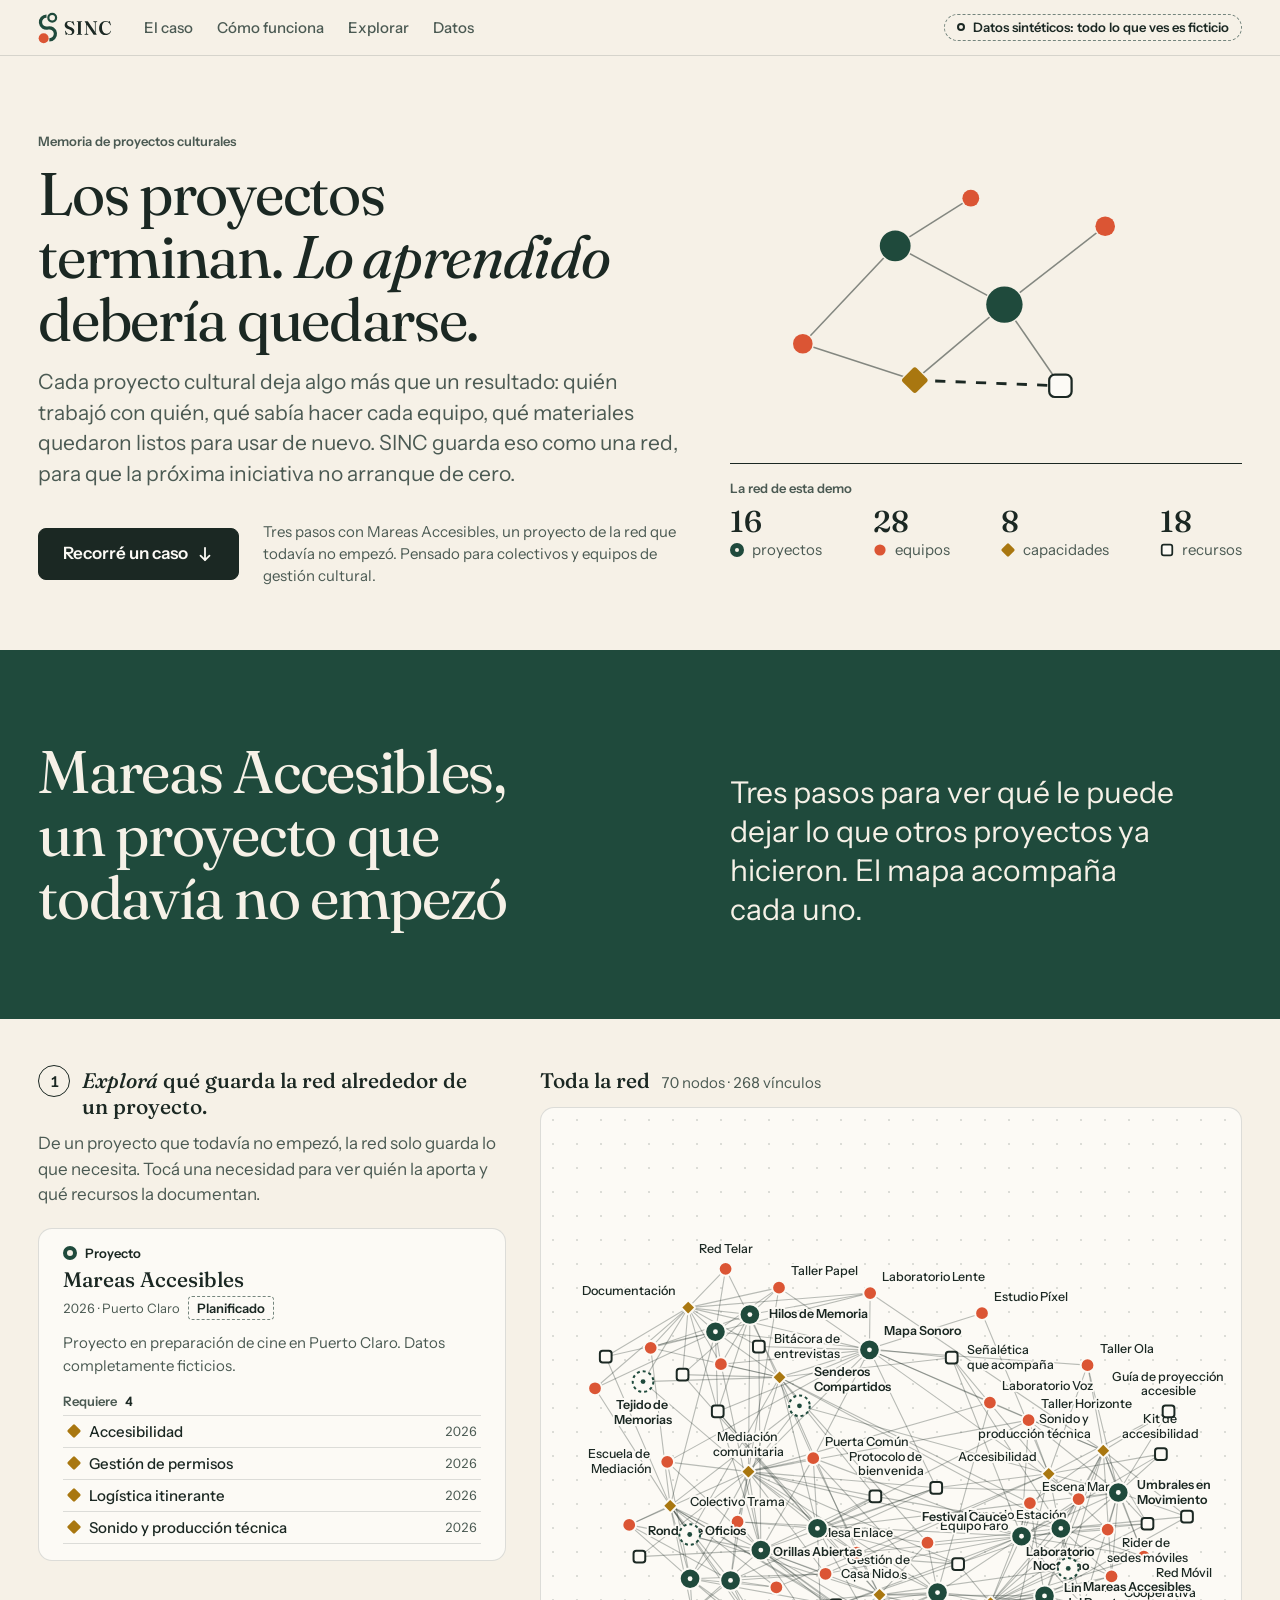
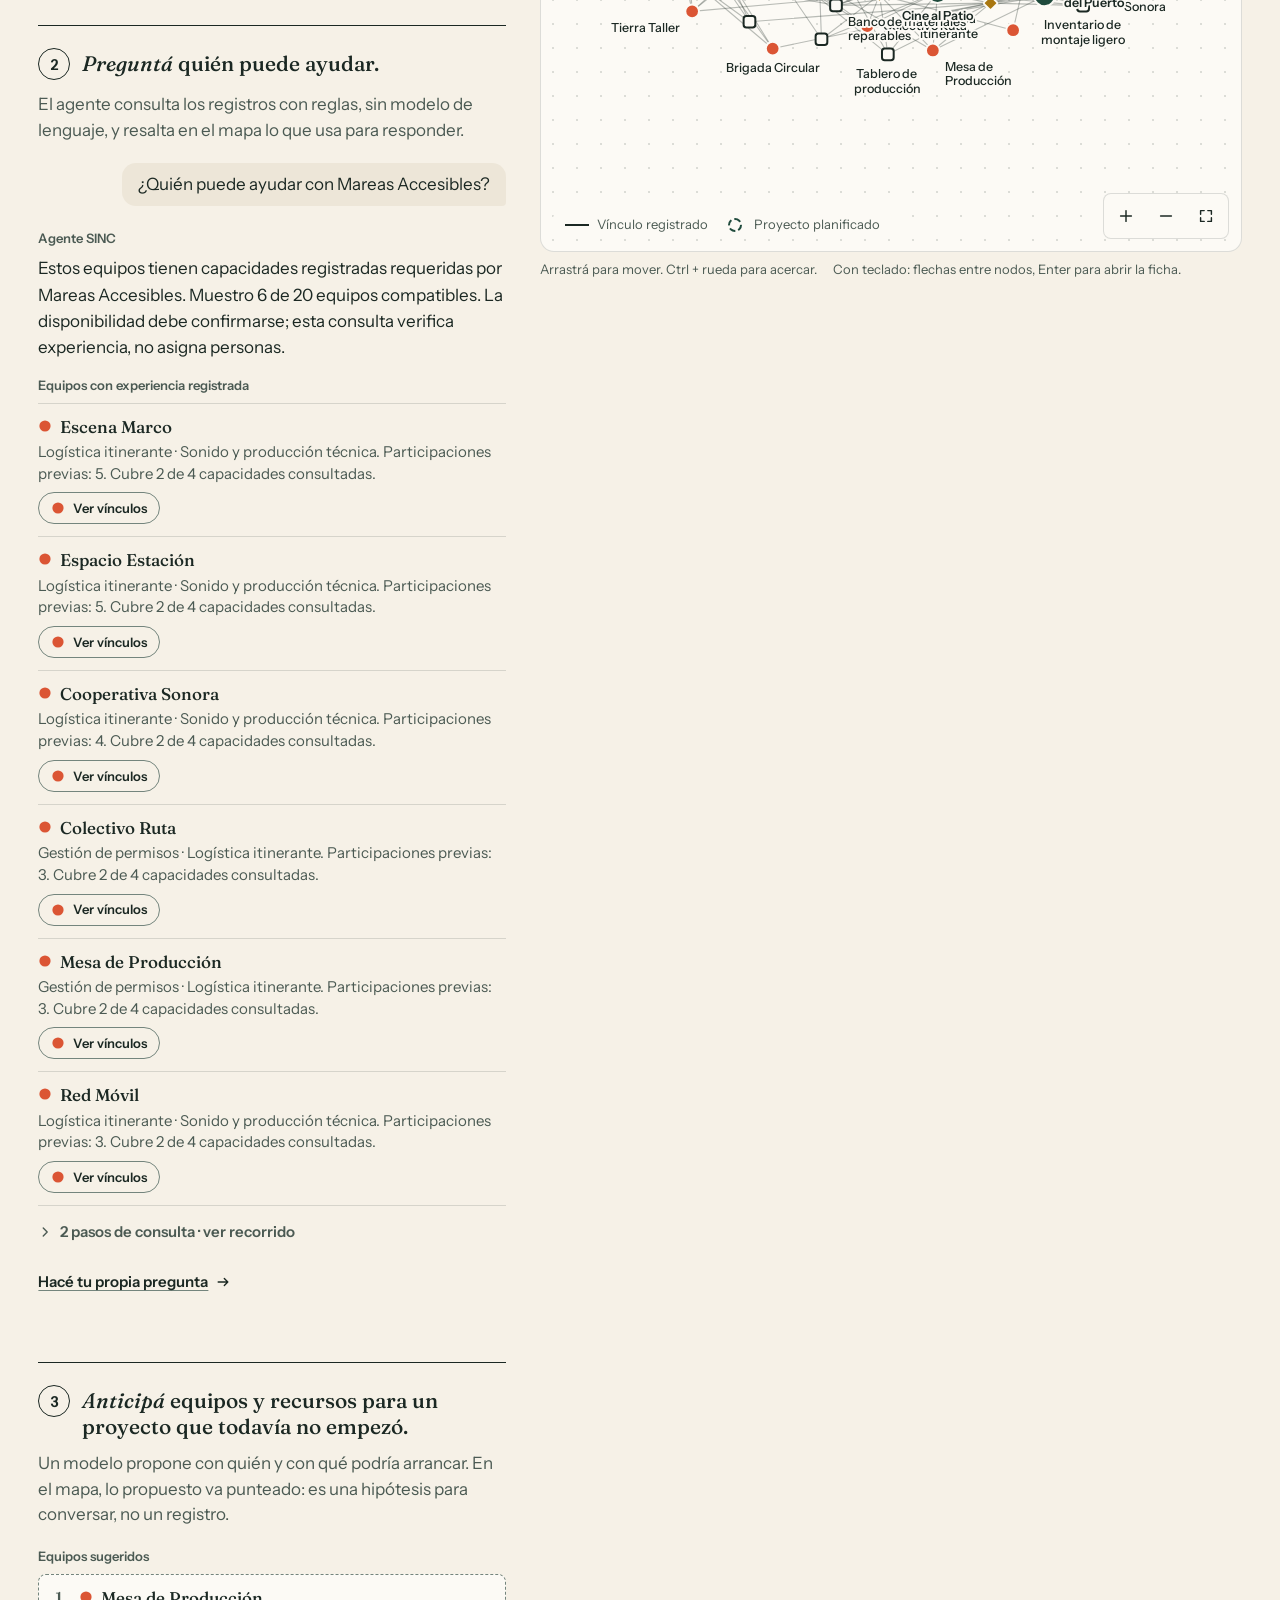
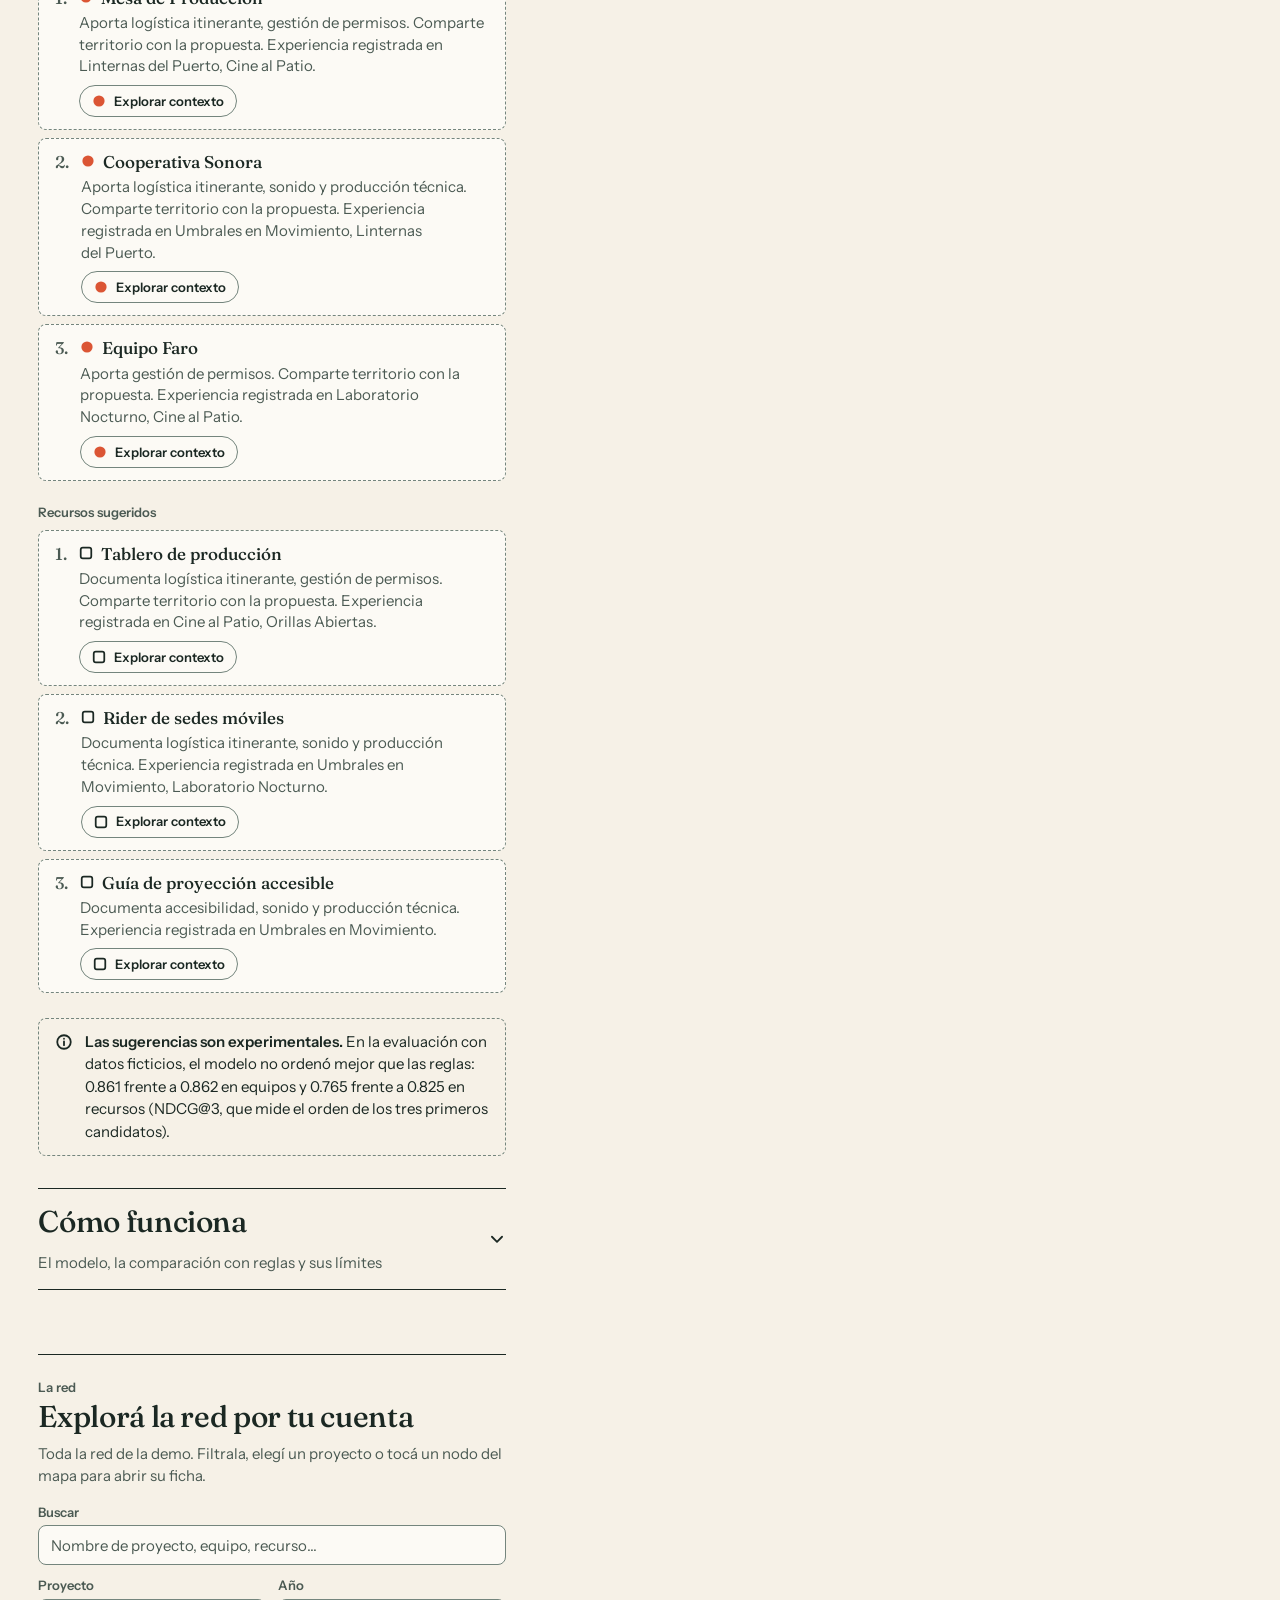
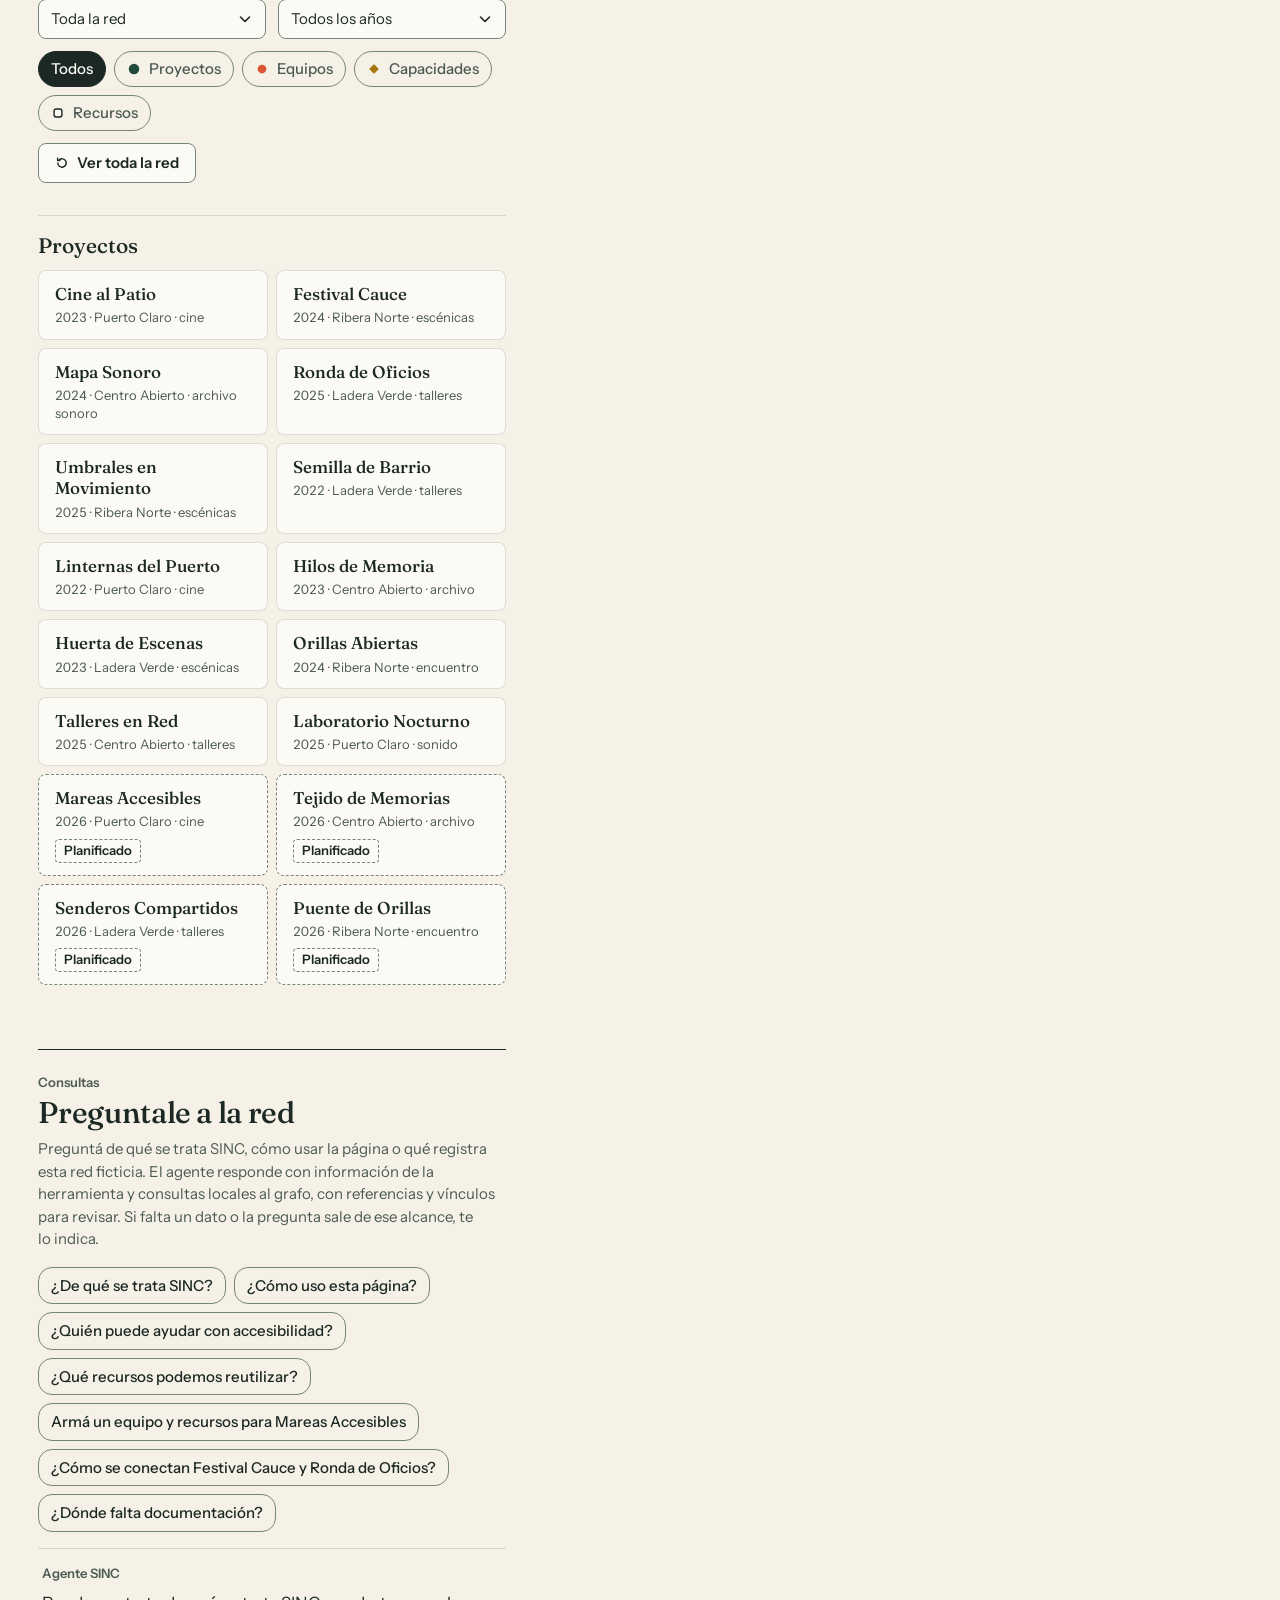
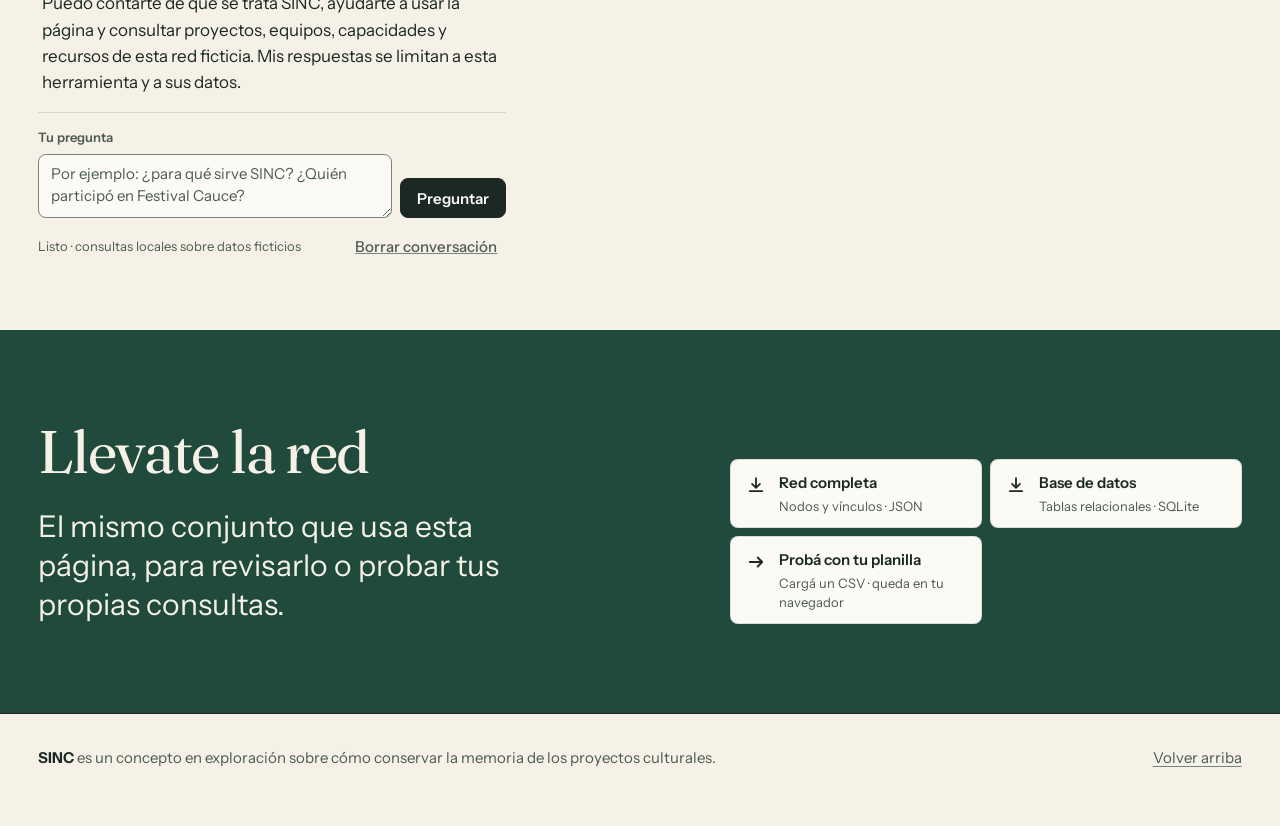
==== commit 22b45b45: "Link the demo to the local workspace and fix a singular count Add an entry card for trabajar.html in" ====
--- a/index.html
+++ b/index.html
@@ -21,7 +21,7 @@
     <link rel="preload" href="assets/fonts/fraunces-latin-var.woff2" as="font" type="font/woff2" crossorigin />
     <link rel="preload" href="assets/fonts/fraunces-italic-latin-var.woff2" as="font" type="font/woff2" crossorigin />
     <link rel="stylesheet" href="sistema.css?v=20261007-caso1" />
-    <link rel="stylesheet" href="styles.css?v=20261007-caso1" />
+    <link rel="stylesheet" href="styles.css?v=20261007-caso2" />
     <script type="module" src="app.js?v=20261007-caso1"></script>
     <!-- Sin JavaScript no hay red que dibujar: se retira lo que depende de los datos y queda el aviso. -->
     <noscript><style>.workspace, .band--case, .intro-stats, .hero-actions { display: none; }</style></noscript>
@@ -299,6 +299,10 @@
               <span class="download-name">Base de datos</span>
               <span class="download-meta">Tablas relacionales · SQLite</span>
             </a>
+            <a class="download download--page card card--compact card--action" id="open-workspace" href="trabajar.html">
+              <span class="download-name">Probá con tu planilla</span>
+              <span class="download-meta">Cargá un CSV · queda en tu navegador</span>
+            </a>
           </div>
         </div>
       </section>
--- a/styles.css
+++ b/styles.css
@@ -312,6 +312,7 @@
   content: ''; position: absolute; left: var(--space-4); top: var(--space-4); width: var(--size-icon); height: var(--size-icon); background: currentColor;
   -webkit-mask: var(--icon-download) center / contain no-repeat; mask: var(--icon-download) center / contain no-repeat;
 }
+.download--page::before { -webkit-mask-image: var(--icon-arrow); mask-image: var(--icon-arrow); }
 .download-name { font: var(--type-ui); font-weight: 600; }
 .download-meta { font: 400 var(--text-xs) / 1.4 var(--font-sans); color: var(--color-text-muted); }
 
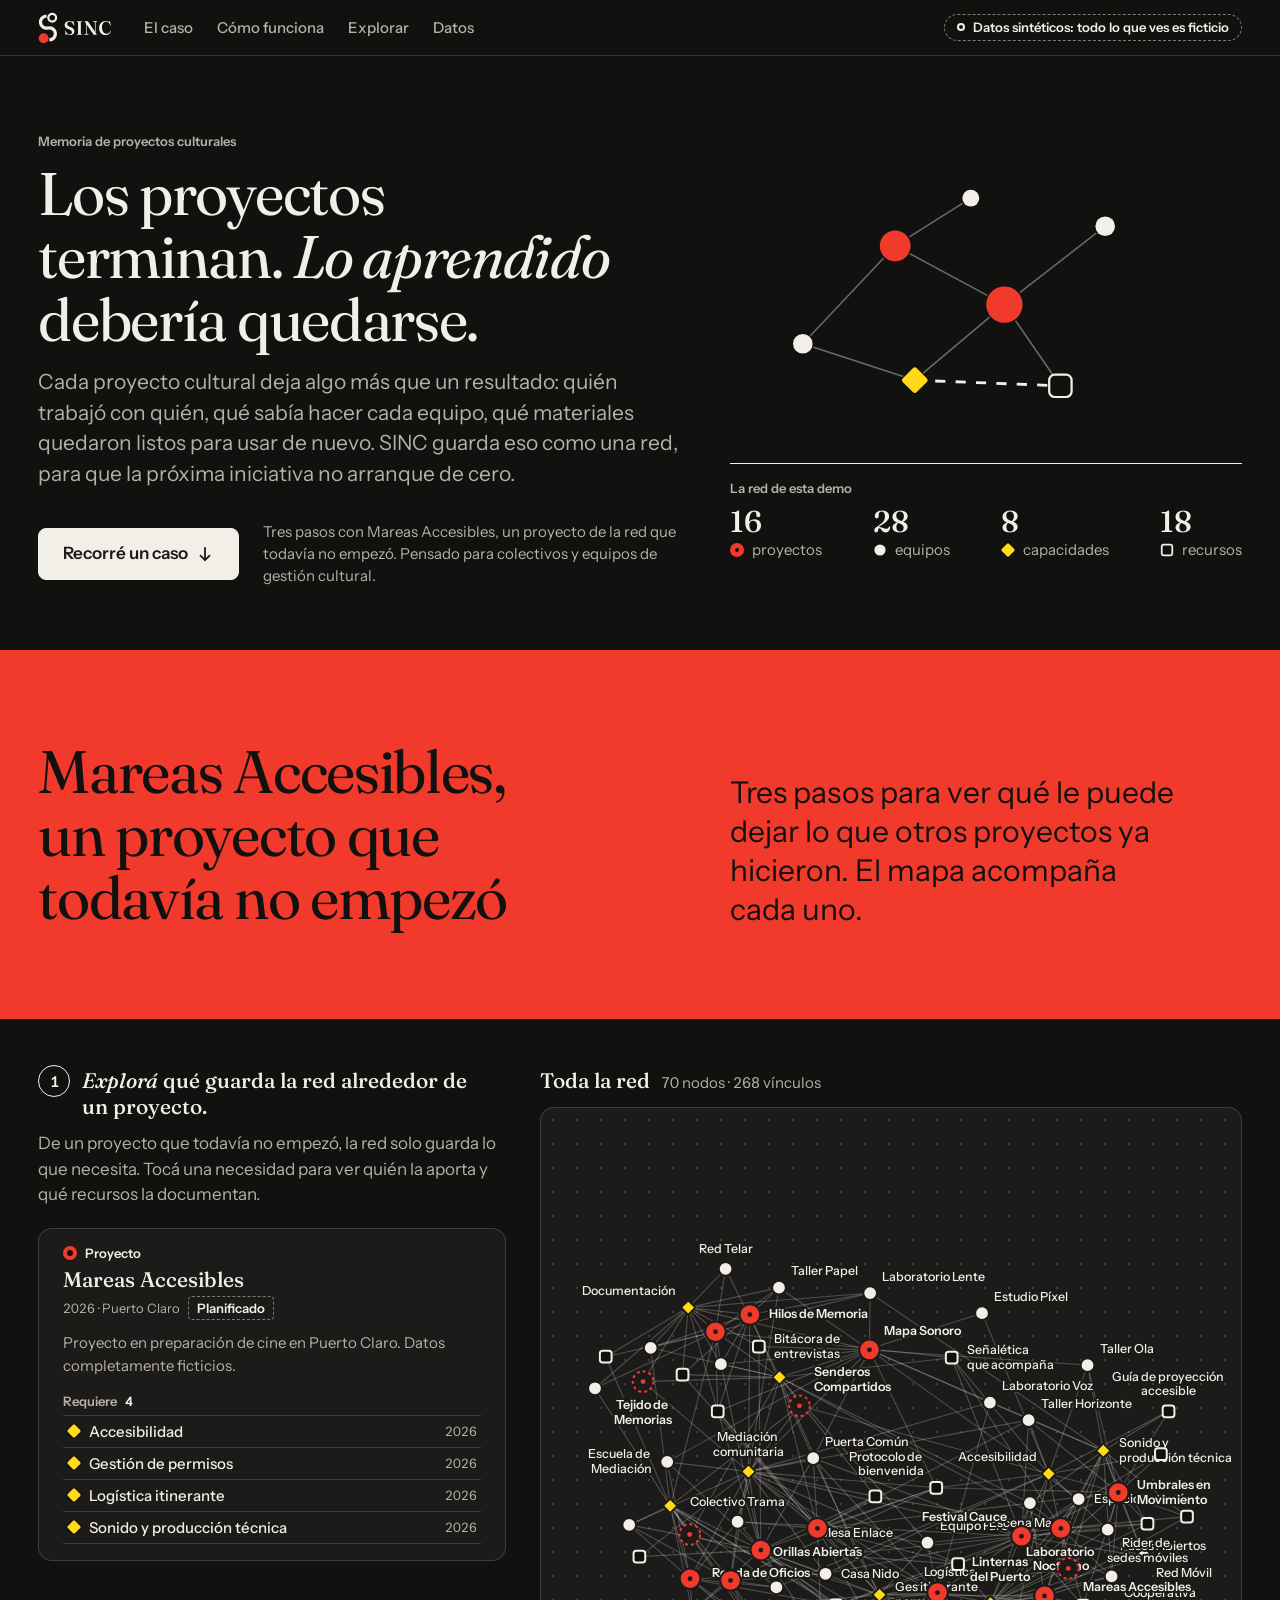
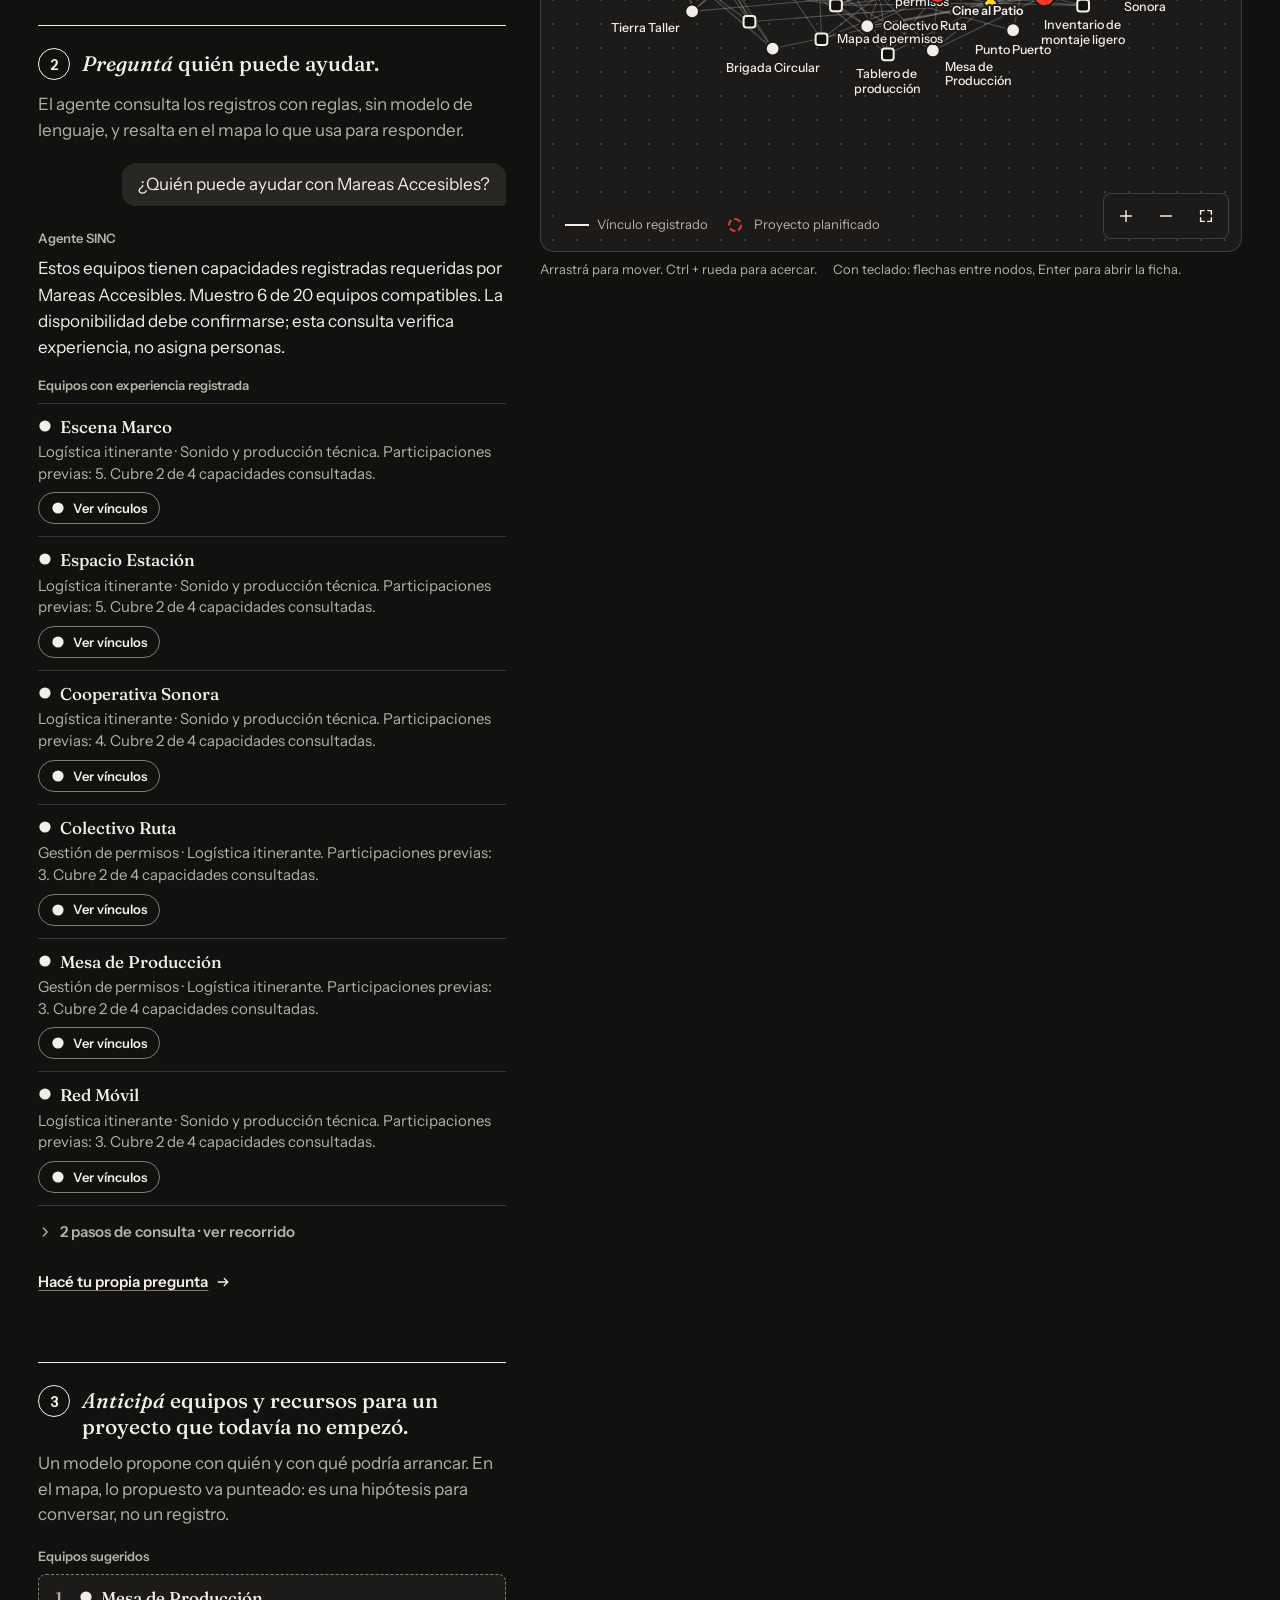
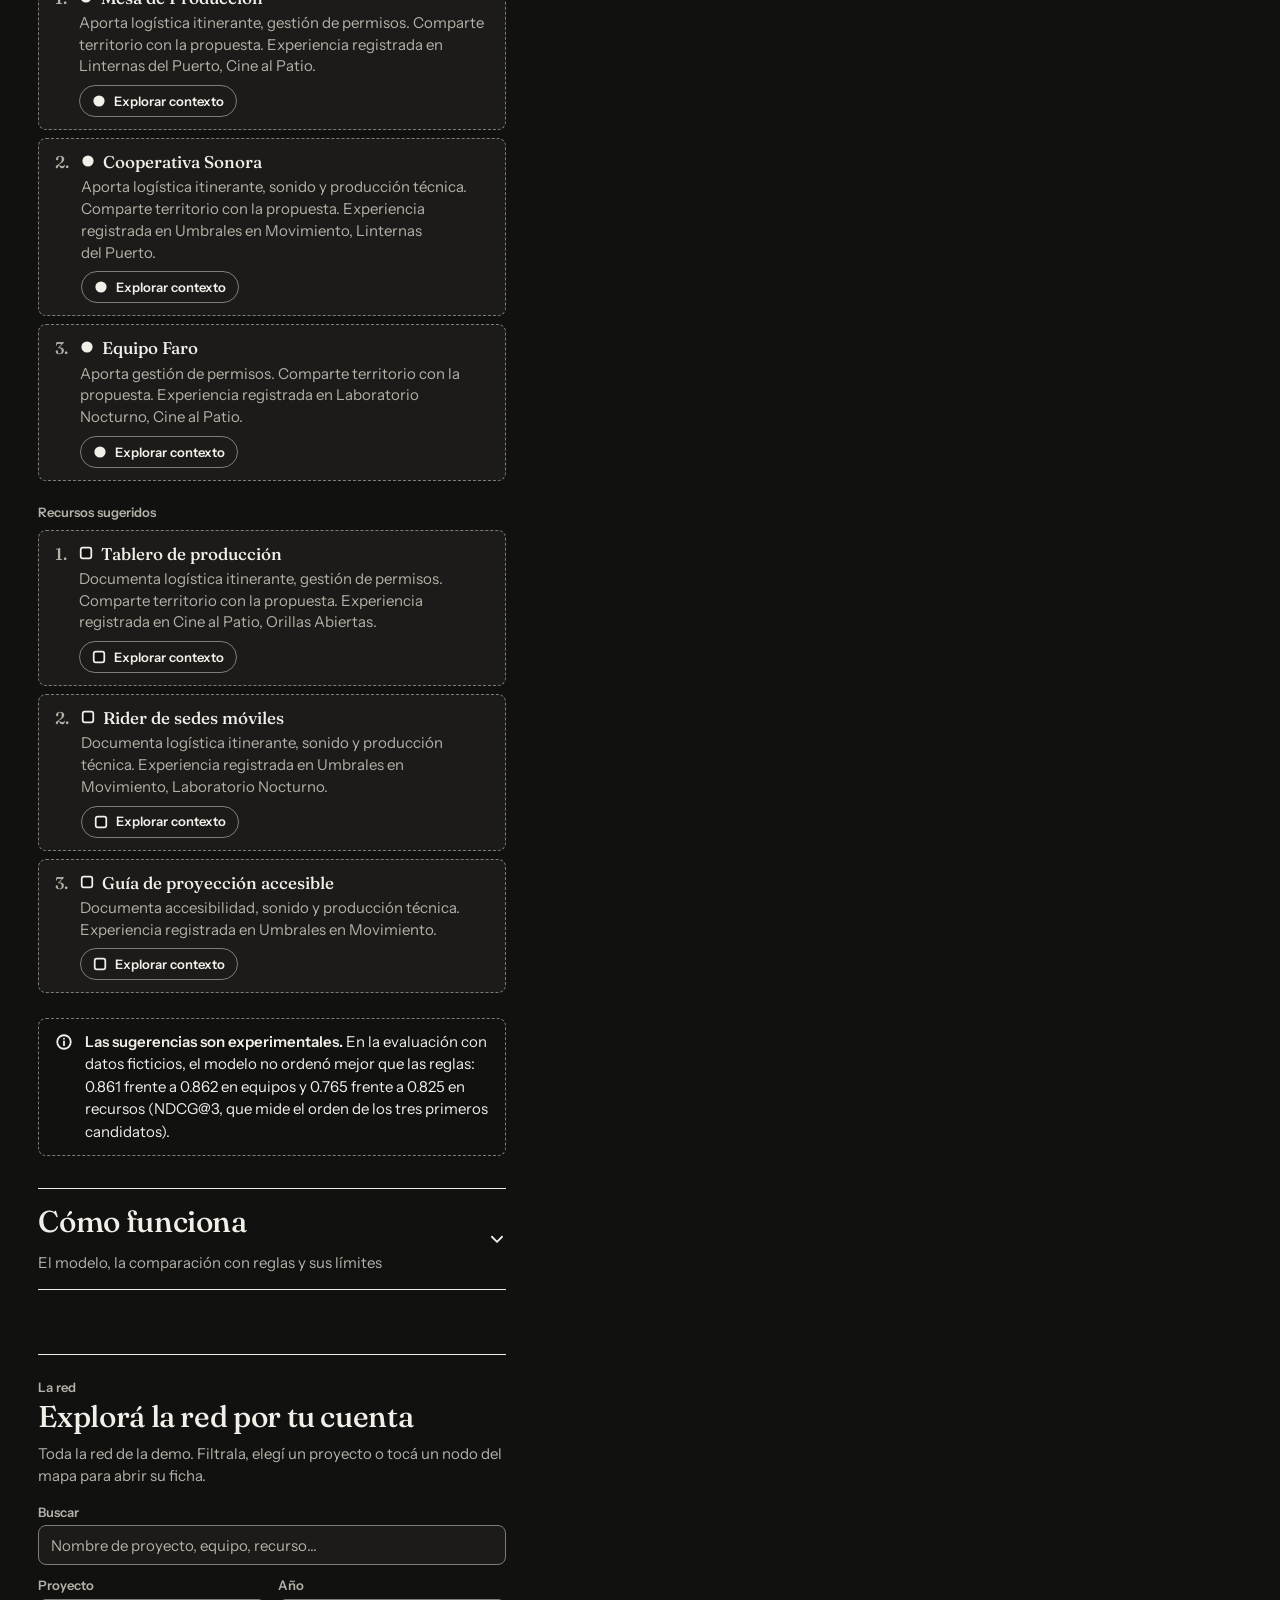
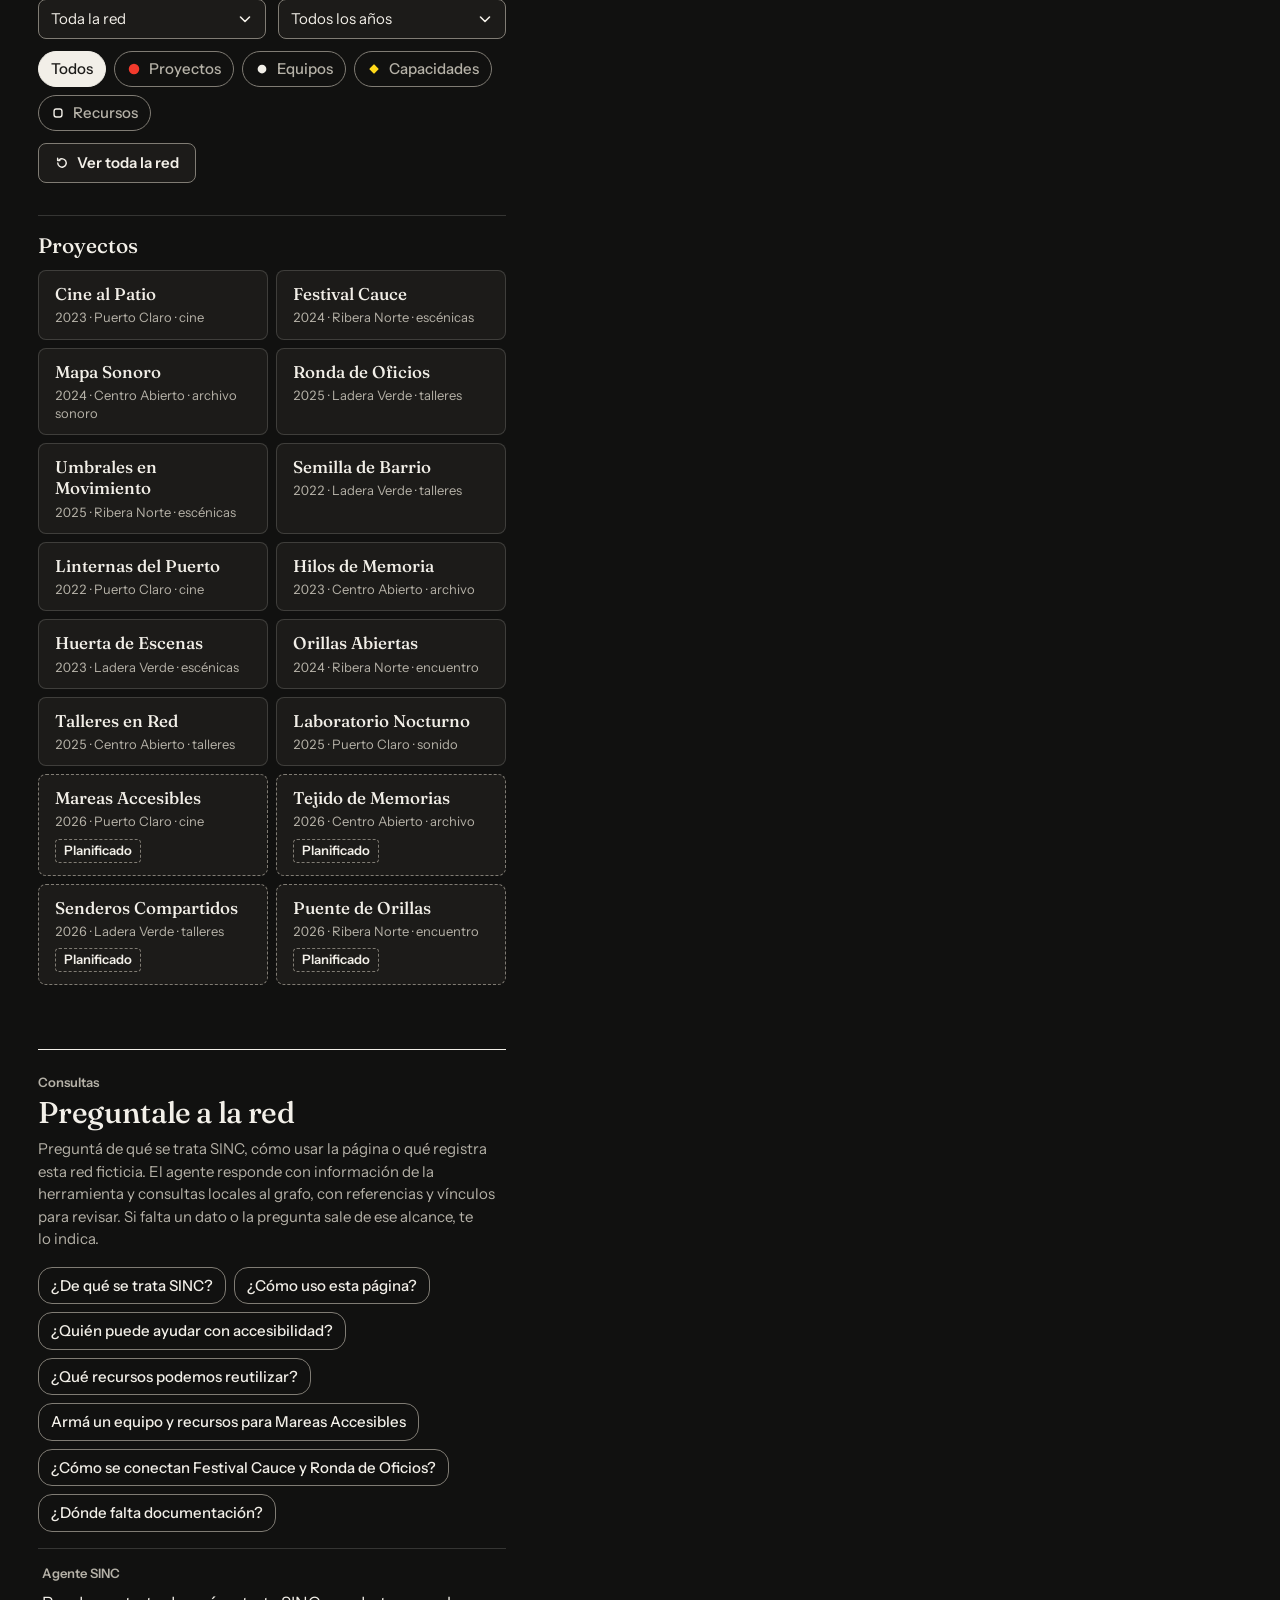
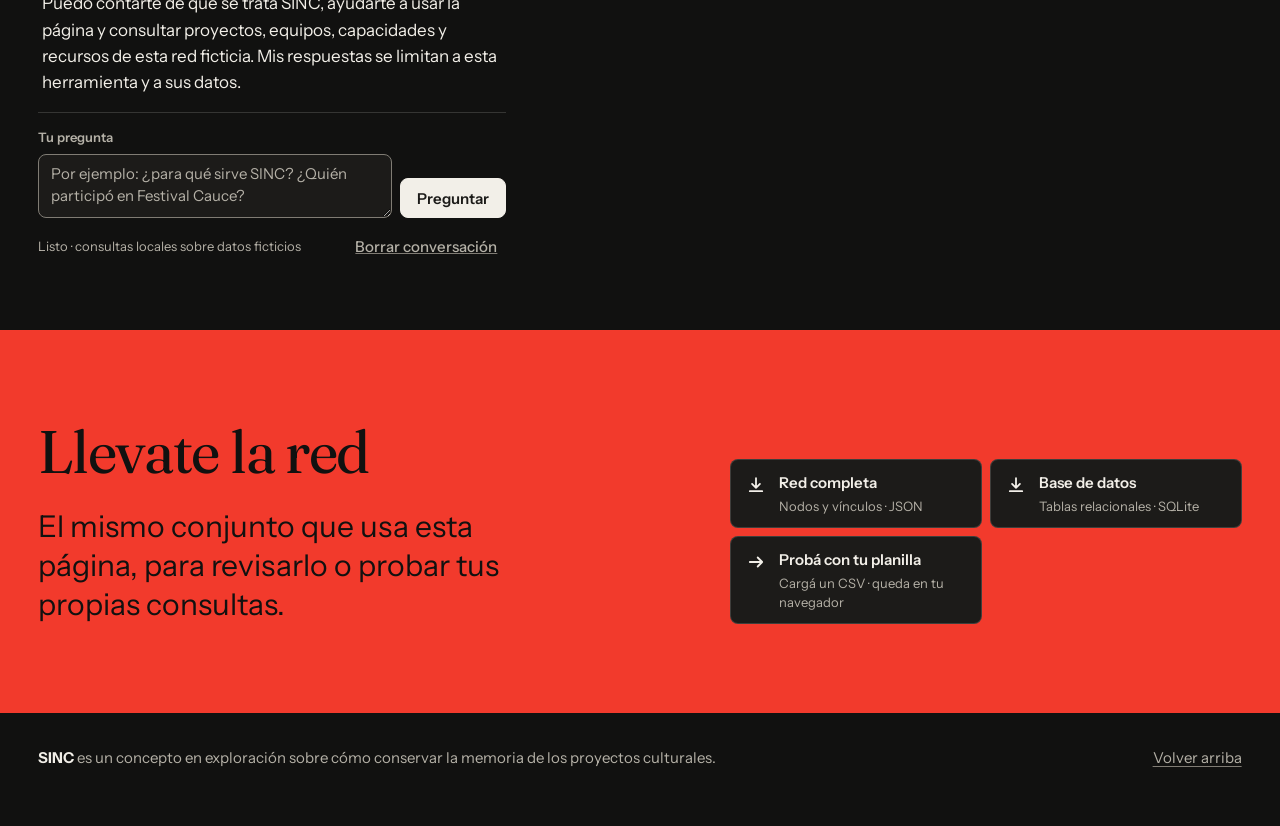
==== commit 5fe2681f: "Apply the Noche palette (black, red, yellow) across brand and demo Dark background with red brand su" ====
--- a/index.html
+++ b/index.html
@@ -3,25 +3,26 @@
   <head>
     <meta charset="utf-8" />
     <meta name="viewport" content="width=device-width, initial-scale=1" />
-    <meta name="theme-color" content="#f6f1e7" />
+    <meta name="theme-color" content="#111110" />
+    <meta name="color-scheme" content="dark" />
     <meta name="description" content="SINC: un espacio de trabajo para explorar la memoria de proyectos culturales como una red de equipos, capacidades y recursos. Demostración con datos ficticios." />
     <title>SINC — La memoria de los proyectos culturales</title>
     <meta property="og:type" content="website" />
     <meta property="og:title" content="SINC — La memoria de los proyectos culturales" />
     <meta property="og:description" content="Los proyectos terminan. Lo aprendido debería quedarse. Demostración con datos ficticios." />
-    <meta property="og:image" content="https://matiasbilkis.com/knowledge-graph-cultura-bcn/assets/sinc-compartir.png" />
+    <meta property="og:image" content="https://matiasbilkis.com/knowledge-graph-cultura-bcn/assets/sinc-compartir.png?v=20261007-noche1" />
     <meta property="og:image:width" content="1200" />
     <meta property="og:image:height" content="630" />
     <meta property="og:image:alt" content="SINC. Los proyectos terminan. Lo aprendido debería quedarse." />
     <meta name="twitter:card" content="summary_large_image" />
-    <link rel="icon" href="assets/favicon.svg" type="image/svg+xml" />
-    <link rel="icon" href="assets/favicon-32.png" sizes="32x32" type="image/png" />
-    <link rel="apple-touch-icon" href="assets/apple-touch-icon.png" />
+    <link rel="icon" href="assets/favicon.svg?v=20261007-noche1" type="image/svg+xml" />
+    <link rel="icon" href="assets/favicon-32.png?v=20261007-noche1" sizes="32x32" type="image/png" />
+    <link rel="apple-touch-icon" href="assets/apple-touch-icon.png?v=20261007-noche1" />
     <link rel="preload" href="assets/fonts/instrument-sans-latin-var.woff2" as="font" type="font/woff2" crossorigin />
     <link rel="preload" href="assets/fonts/fraunces-latin-var.woff2" as="font" type="font/woff2" crossorigin />
     <link rel="preload" href="assets/fonts/fraunces-italic-latin-var.woff2" as="font" type="font/woff2" crossorigin />
-    <link rel="stylesheet" href="sistema.css?v=20261007-caso1" />
-    <link rel="stylesheet" href="styles.css?v=20261007-caso2" />
+    <link rel="stylesheet" href="sistema.css?v=20261007-noche1" />
+    <link rel="stylesheet" href="styles.css?v=20261007-noche1" />
     <script type="module" src="app.js?v=20261007-caso1"></script>
     <!-- Sin JavaScript no hay red que dibujar: se retira lo que depende de los datos y queda el aviso. -->
     <noscript><style>.workspace, .band--case, .intro-stats, .hero-actions { display: none; }</style></noscript>
--- a/sistema.css
+++ b/sistema.css
@@ -3,12 +3,12 @@
    Una sola fuente para la demo (index.html) y la hoja de marca (marca.html).
 
    Tres reglas sostienen todo lo demás:
-   1. La interfaz es papel y tinta. El color vive en la red: nombra entidades.
+   1. La interfaz es noche y hueso. El color vive en la red; el rojo, además, es el bloque de la marca.
    2. Trazo continuo = registrado. Trazo punteado = propuesto.
    3. Cada medida sale de una escala. Si falta un valor, se amplía la escala.
 
    Orden: fuentes · primitivos · roles · base · tipografía · logo · iconos y
-   glifos · componentes · red (grafo) · movimiento.
+   glifos · componentes · red (grafo) · movimiento · impresión.
    ========================================================================== */
 
 /* ---------- fuentes (SIL Open Font License 1.1, ver assets/fonts) ---------- */
@@ -64,34 +64,39 @@
 
 :root {
   /* ---------- primitivos: los únicos valores de color escritos a mano ---------- */
-  --paper-50: #fcfaf5;
-  --paper-100: #f6f1e7;
-  --paper-200: #ede6d8;
-  --ink-950: #0e1713;
-  --ink-900: #1b2823;
-  --ink-800: #2f3e38;
-  --ink-700: #4b5a53;
-  --ink-500: #74857d;
-  --ink-a14: rgb(27 40 35 / 0.14);
-  --forest-700: #1f4a3c;
-  --forest-200: #cfdccf;
-  --coral-500: #db5534;
-  --ochre-600: #a97710;
-  --red-700: #9e2030;
-  --red-100: #fce5e4;
+  /* Dirección oscura: «paper» es el fondo (noche) y «ink» es lo que se dibuja encima (hueso). */
+  --paper-50: #1c1b19;
+  --paper-100: #111110;
+  --paper-200: #282724;
+  --ink-950: #ffffff;
+  --ink-900: #f2efe8;
+  --ink-800: #dbd7cd;
+  --ink-700: #b5b1a7;
+  --ink-500: #807c74;
+  --ink-300: #5b5852;
+  --ink-a14: rgb(242 239 232 / 0.16);
+  --black: #111110;                          /* la letra del bloque de marca: no cambia al imprimir */
+  --red-500: #f23a2c;
+  --red-900: #27100c;
+  --yellow-400: #ffd91a;
+  --garnet-300: #ff9e8f;
+  --garnet-900: #3a1513;
+  --shade-a50: rgb(0 0 0 / 0.5);             /* sombras: lo único que oscurece más que la noche */
+  --shade-a80: rgb(0 0 0 / 0.8);
 
   /* ---------- roles: superficies ---------- */
-  --color-bg: var(--paper-100);              /* página y lienzo del mapa */
-  --color-surface: var(--paper-50);          /* tarjetas, campos, objetos sobre la página */
+  --color-bg: var(--paper-100);              /* página */
+  --color-surface: var(--paper-50);          /* tarjetas, campos, el lienzo del mapa: objetos sobre la página */
   --color-surface-sunk: var(--paper-200);    /* bloques hundidos, respuesta al cursor */
-  --color-surface-brand: var(--forest-700);  /* portada, cierre e imagen para compartir */
+  --color-surface-brand: var(--red-500);     /* bloques de marca, portada e imagen para compartir */
 
   /* ---------- roles: tinta ---------- */
   --color-text: var(--ink-900);
   --color-text-muted: var(--ink-700);
   --color-text-disabled: var(--ink-500);
-  --color-on-brand: var(--paper-100);
-  --color-on-brand-muted: var(--forest-200);
+  --color-on-brand: var(--black);            /* sobre el rojo, solo texto de 24 px o más */
+  --color-on-brand-muted: var(--red-900);
+  --color-emphasis: currentColor;            /* la palabra en cursiva de un titular */
   --color-rule: var(--ink-900);              /* regla que abre una sección */
   --color-border: var(--ink-a14);            /* separadores y contorno de tarjetas */
   --color-border-control: var(--ink-500);    /* contorno de controles, 3:1 o más */
@@ -102,20 +107,21 @@
   --color-action-pressed: var(--ink-950);
   --color-on-action: var(--paper-50);
   --color-focus: var(--ink-900);
-  --color-error: var(--red-700);
-  --color-error-surface: var(--red-100);
+  --color-error: var(--garnet-300);          /* siempre con el icono de aviso: el rojo ya es de la marca */
+  --color-error-surface: var(--garnet-900);
 
   /* ---------- roles: la red. El color nombra el tipo de entidad y nada más ---------- */
-  --node-project: var(--forest-700);
-  --node-actor: var(--coral-500);
-  --node-capability: var(--ochre-600);
-  --node-resource: var(--paper-50);
+  --node-project: var(--red-500);
+  --node-actor: var(--ink-900);
+  --node-capability: var(--yellow-400);
+  --node-capability-stroke: var(--node-outline);  /* de noche el amarillo no necesita contorno: lleva el de los demás nodos. Impreso, de tinta */
+  --node-resource: var(--paper-100);
   --node-resource-stroke: var(--ink-900);
   --node-outline: var(--color-bg);           /* separa el nodo de los vínculos que llegan */
   --edge: var(--ink-900);
-  --edge-rest: 0.3;                          /* opacidad del vínculo en la vista general */
-  --edge-near: 0.52;                         /* con pocos nodos o de cerca: 3:1 */
-  --edge-focus: 0.72;
+  --edge-rest: 0.24;                         /* opacidad del vínculo en la vista general */
+  --edge-near: 0.4;                          /* con pocos nodos o de cerca: 3:1 */
+  --edge-focus: 0.7;
   --edge-width: 1.1px;
   --edge-width-focus: 1.4px;
   --edge-width-highlight: 1.8px;
@@ -185,8 +191,9 @@
   --shell-pad: clamp(var(--space-4), 3vw, var(--space-7));
 
   /* ---------- elevación: borde o sombra, nunca los dos ---------- */
-  --shadow-1: 0 1px 2px rgb(27 40 35 / 0.1), 0 3px 8px -3px rgb(27 40 35 / 0.18);
-  --shadow-2: 0 2px 6px -2px rgb(27 40 35 / 0.2), 0 14px 28px -12px rgb(27 40 35 / 0.34);
+  /* Sobre la noche una sombra sola no se ve: cada una trae su propio filo de hueso. */
+  --shadow-1: 0 0 0 var(--border-thin) var(--color-border), 0 2px 6px var(--shade-a50);
+  --shadow-2: 0 0 0 var(--border-thin) var(--color-border), 0 14px 28px -12px var(--shade-a80);
 
   /* ---------- movimiento ---------- */
   --dur-1: 120ms;   /* respuesta: cursor, pulsación */
@@ -211,12 +218,12 @@
   --icon-arrow: url("data:image/svg+xml,%3Csvg xmlns='http://www.w3.org/2000/svg' viewBox='0 0 16 16' fill='none' stroke='%23000' stroke-width='1.6' stroke-linecap='round' stroke-linejoin='round'%3E%3Cpath d='M2.5 8h11M9.5 4l4 4-4 4'/%3E%3C/svg%3E");
   --icon-close: url("data:image/svg+xml,%3Csvg xmlns='http://www.w3.org/2000/svg' viewBox='0 0 16 16' fill='none' stroke='%23000' stroke-width='1.6' stroke-linecap='round' stroke-linejoin='round'%3E%3Cpath d='M4 4l8 8M12 4l-8 8'/%3E%3C/svg%3E");
   /* El selector nativo no admite máscara: su flecha lleva la tinta escrita en el propio dibujo. */
-  --icon-select: url("data:image/svg+xml,%3Csvg xmlns='http://www.w3.org/2000/svg' viewBox='0 0 16 16' fill='none' stroke='%231b2823' stroke-width='1.6' stroke-linecap='round' stroke-linejoin='round'%3E%3Cpath d='M3.5 6 8 10.5 12.5 6'/%3E%3C/svg%3E");
-
-  color-scheme: light;
+  --icon-select: url("data:image/svg+xml,%3Csvg xmlns='http://www.w3.org/2000/svg' viewBox='0 0 16 16' fill='none' stroke='%23f2efe8' stroke-width='1.6' stroke-linecap='round' stroke-linejoin='round'%3E%3Cpath d='M3.5 6 8 10.5 12.5 6'/%3E%3C/svg%3E");
+
+  color-scheme: dark;
   accent-color: var(--color-action);
   caret-color: var(--color-action);
-  scrollbar-color: var(--ink-500) transparent;
+  scrollbar-color: var(--color-border-control) transparent;
   font-synthesis: none;
 }
 
@@ -244,19 +251,16 @@
 a:is(:hover, [data-demo='hover']) { text-decoration-color: currentColor; }
 svg { overflow: visible; }
 [hidden] { display: none !important; }
-::selection { background: var(--ink-900); color: var(--paper-50); }
-
-/* Anillo de foco: uno solo para todo el sistema. Tinta sobre papel, papel sobre bosque. */
+::selection { background: var(--color-action); color: var(--color-on-action); }
+
+/* Anillo de foco: uno solo para todo el sistema. Hueso sobre la noche, negro sobre el bloque de marca. */
 :focus-visible, [data-demo='focus'] {
   outline: var(--focus-width) solid var(--color-focus); outline-offset: var(--focus-offset); border-radius: var(--radius-1);
 }
-.on-brand { --color-focus: var(--paper-50); --color-border-control: var(--forest-200); background: var(--color-surface-brand); color: var(--color-on-brand); }
-.on-brand .button-primary { --button-bg: var(--paper-50); --button-fg: var(--ink-900); --button-border: var(--paper-50); }
-.on-brand .button-primary:is(:hover, [data-demo='hover']) { --button-bg: var(--paper-200); --button-border: var(--paper-200); }
-.on-brand .button-outline { --button-bg: transparent; --button-fg: var(--color-on-brand); }
-.on-brand .button-outline:is(:hover, [data-demo='hover']) { --button-border: var(--paper-50); }
+/* Bloque de marca. Encima va texto de 24 px o más; lo chico va dentro de un objeto con fondo propio:
+   por eso los botones y las tarjetas se ven igual que en el resto de la página. */
+.on-brand { --color-focus: var(--color-on-brand); --color-border-control: var(--color-on-brand-muted); --color-emphasis: currentColor; background: var(--color-surface-brand); color: var(--color-on-brand); }
 .on-brand .lede, .on-brand .muted { color: var(--color-on-brand-muted); }
-.on-brand ::selection { background: var(--paper-50); color: var(--ink-900); }
 
 .shell { width: 100%; max-width: var(--shell-max); margin-inline: auto; padding-inline: var(--shell-pad); }
 .cluster { display: flex; flex-wrap: wrap; align-items: center; gap: var(--space-2); }
@@ -275,7 +279,7 @@
 .t-body { font: var(--type-body); }
 .t-ui { font: var(--type-ui); }
 .t-label, .label, .eyebrow { font: var(--type-label); color: var(--color-text-muted); }
-.t-display em, .t-title em { font-style: italic; }
+.t-display em, .t-title em { font-style: italic; color: var(--color-emphasis); }
 .lede { font: 400 var(--text-lg) / 1.45 var(--font-sans); color: var(--color-text-muted); max-width: var(--measure); text-wrap: pretty; }
 .prose { max-width: var(--measure); text-wrap: pretty; }
 .muted { color: var(--color-text-muted); }
@@ -285,12 +289,14 @@
 [data-empty]:empty::before { content: attr(data-empty); display: block; }
 
 /* ---------- logo ---------- */
-.logo { display: block; height: var(--logo-height, var(--space-6)); width: auto; flex: none; --logo-link: var(--forest-700); --logo-dot: var(--coral-500); --logo-word: var(--ink-900); }
-.logo-link, .logo-ring { fill: none; stroke: var(--logo-link); }
+/* Hueso con el punto en el rojo de la marca; sobre el bloque rojo, todo en negro. */
+.logo { display: block; height: var(--logo-height, var(--space-6)); width: auto; flex: none; --logo-link: var(--color-text); --logo-ring: var(--color-text); --logo-dot: var(--color-surface-brand); --logo-word: var(--color-text); }
+.logo-link { fill: none; stroke: var(--logo-link); }
+.logo-ring { fill: none; stroke: var(--logo-ring); }
 .logo-dot { fill: var(--logo-dot); }
 .logo-word { fill: var(--logo-word); }
-.logo--ink { --logo-link: var(--ink-900); --logo-dot: var(--ink-900); }
-.logo--negative, .on-brand .logo { --logo-link: var(--paper-100); --logo-dot: var(--paper-100); --logo-word: var(--paper-100); }
+.logo--ink { --logo-dot: var(--color-text); }
+.logo--negative, .on-brand .logo { --logo-link: var(--color-on-brand); --logo-ring: var(--color-on-brand); --logo-dot: var(--color-on-brand); --logo-word: var(--color-on-brand); }
 
 /* ---------- iconos y glifos ---------- */
 .icon {
@@ -311,14 +317,14 @@
 .glyph, .has-glyph[data-type]::before { content: ''; display: inline-block; flex: none; width: var(--size-glyph); height: var(--size-glyph); }
 .glyph-project, .has-glyph[data-type='project']::before { border: 0.34em solid var(--node-project); border-radius: 50%; background: var(--node-outline); }
 .glyph-actor, .has-glyph[data-type='actor']::before { border-radius: 50%; background: var(--node-actor); scale: 0.8; }
-.glyph-capability, .has-glyph[data-type='capability']::before { border-radius: 13%; background: var(--node-capability); rotate: 45deg; scale: 0.72; }
+.glyph-capability, .has-glyph[data-type='capability']::before { border-radius: 13%; background: var(--node-capability); box-shadow: 0 0 0 var(--border-thick) var(--node-capability-stroke); rotate: 45deg; scale: 0.72; }
 .glyph-resource, .has-glyph[data-type='resource']::before { border: var(--border-thick) solid var(--node-resource-stroke); border-radius: 24%; background: var(--node-resource); scale: 0.88; }
 /* Proyecto planificado: el mismo anillo, punteado. */
 .glyph-planned { border: var(--border-thick) var(--stroke-proposed) var(--node-project); border-radius: 50%; background: var(--node-outline); }
 /* Los mismos glifos dibujados en SVG (chips, motivo de la portada). */
 .g-project, .m-project { fill: var(--node-project); }
 .g-actor, .m-actor { fill: var(--node-actor); }
-.g-capability, .m-capability { fill: var(--node-capability); }
+.g-capability, .m-capability { fill: var(--node-capability); stroke: var(--node-capability-stroke); stroke-width: 1.6; paint-order: stroke; }
 .g-resource, .m-resource { fill: var(--node-resource); stroke: var(--node-resource-stroke); stroke-width: 1.6; }
 
 /* Muestras de trazo para leyendas. */
@@ -394,9 +400,9 @@
 .chip:is(:active, [data-demo='pressed']) { background: var(--color-surface-sunk); border-color: var(--color-text); color: var(--color-text); }
 .chip[aria-pressed='true'] { background: var(--color-action); border-color: var(--color-action); color: var(--color-on-action); }
 .chip[aria-pressed='true']:is(:hover, [data-demo='hover']) { background: var(--color-action-hover); border-color: var(--color-action-hover); }
-/* Sobre el chip elegido los glifos conservan su color y ganan el contorno de papel que llevan en el mapa. */
-.chip[aria-pressed='true'] :is(.g-project, .g-actor, .g-capability) { stroke: var(--paper-50); stroke-width: 1.6; paint-order: stroke; }
-.chip[aria-pressed='true'] .g-resource { stroke: var(--paper-50); fill: transparent; }
+/* El chip elegido se llena de hueso: los glifos conservan su color y ganan el contorno oscuro que llevan en el mapa. */
+.chip[aria-pressed='true'] :is(.g-project, .g-actor, .g-capability) { stroke: var(--color-on-action); stroke-width: 1.6; paint-order: stroke; }
+.chip[aria-pressed='true'] .g-resource { stroke: var(--color-on-action); fill: transparent; }
 .chip:is(:disabled, [aria-disabled='true']) { background: transparent; border-color: var(--color-border); color: var(--color-text-disabled); cursor: not-allowed; }
 /* Chip chico: enlaces a la evidencia dentro de una tarjeta o una respuesta. */
 .chip--small { min-height: var(--size-control-sm); color: var(--color-text); font-size: var(--text-xs); font-weight: 600; text-decoration: none; }
@@ -487,6 +493,11 @@
 .status { min-height: 1.4em; font: 400 var(--text-xs) / 1.4 var(--font-sans); color: var(--color-text-muted); }
 .status:empty { min-height: 0; }
 .status.is-error, .count.is-error, [role='alert'] { color: var(--color-error); font-weight: 600; }
+/* El rojo es de la marca: un error se reconoce por el icono de aviso y el peso, no solo por el color. */
+:is(.status, .count).is-error::before {
+  content: ''; display: inline-block; width: var(--size-glyph); height: var(--size-glyph); margin-right: var(--space-1); vertical-align: -0.1em; background: currentColor;
+  -webkit-mask: var(--icon-alert) center / contain no-repeat; mask: var(--icon-alert) center / contain no-repeat;
+}
 
 /* ---------- plegable ---------- */
 .disclosure > summary {
@@ -565,7 +576,7 @@
   .topnav--below { display: flex; padding-inline: var(--shell-pad); border-bottom: var(--border-thin) solid var(--color-border); }
 }
 
-/* ---------- regla de sección: una línea de tinta abre cada bloque ---------- */
+/* ---------- regla de sección: una línea de hueso abre cada bloque ---------- */
 .rule { border: 0; border-top: var(--border-thin) solid var(--color-rule); margin: 0; }
 .section-rule { padding-top: var(--space-5); border-top: var(--border-thin) solid var(--color-rule); }
 
@@ -577,18 +588,20 @@
 /* ---------- globo del mapa ---------- */
 .graph-tooltip {
   position: absolute; z-index: var(--z-map); display: grid; gap: 1px; max-width: 15rem; padding: var(--space-2) var(--space-3);
-  background: var(--ink-900); color: var(--paper-50); border-radius: var(--radius-2); box-shadow: var(--shadow-2);
+  background: var(--color-action); color: var(--color-on-action); border-radius: var(--radius-2); box-shadow: var(--shadow-2);
   font: 400 var(--text-xs) / 1.35 var(--font-sans); pointer-events: none;
 }
 .graph-tooltip strong { font-weight: 600; font-size: var(--text-sm); }
-.graph-tooltip span { color: var(--forest-200); }
+.graph-tooltip span { color: var(--ink-300); }
 
 /* ==========================================================================
    La red
-   Cuatro entidades, cuatro formas y cuatro colores. Los vínculos van en tinta.
+   Cuatro entidades y cuatro formas: proyecto rojo, equipo hueso, capacidad amarilla
+   y recurso abierto, con contorno de hueso. Los vínculos van en hueso.
    Lo registrado se dibuja en trazo continuo; lo propuesto, punteado.
    ========================================================================== */
-.gv { touch-action: pan-y; cursor: grab; user-select: none; -webkit-user-select: none; --ls: 12.5; --ns: 1; --hs: 1; }
+/* Dentro de un mapa el contorno de la capacidad sigue al del lienzo donde está dibujado. */
+.gv { touch-action: pan-y; cursor: grab; user-select: none; -webkit-user-select: none; --ls: 12.5; --ns: 1; --hs: 1; --node-capability-stroke: var(--node-outline); }
 .gv.is-dragging { cursor: grabbing; }
 
 .graph-edge {
@@ -598,7 +611,8 @@
 .gv[data-lod='near'] .graph-edge { stroke-opacity: var(--edge-near); }
 .gv .graph-edge.is-dim { stroke-opacity: 0.07; }
 .gv .graph-edge.is-focus { stroke-opacity: var(--edge-focus); stroke-width: var(--edge-width-focus); }
-.gv .graph-edge.is-highlight { stroke-opacity: 1; stroke-width: var(--edge-width-highlight); }
+/* Lo resaltado queda un paso debajo del hueso pleno: los equipos, los rótulos y lo propuesto se leen antes que el vínculo. */
+.gv .graph-edge.is-highlight { stroke-opacity: 0.8; stroke-width: var(--edge-width-highlight); }
 /* Si lo resaltado son decenas de vínculos, ya no es un resalte: baja a contexto y deja ver lo propuesto. */
 .gv-edges:has(> .graph-edge:nth-child(60 of .is-highlight)) .graph-edge.is-highlight { stroke-opacity: var(--edge-near); stroke-width: var(--edge-width); }
 .graph-edge.is-hidden { opacity: 0; }
@@ -613,14 +627,14 @@
 .node-shape { stroke: var(--node-outline); stroke-width: var(--node-outline-width); vector-effect: non-scaling-stroke; }
 .type-project .node-shape { fill: var(--node-project); }
 .type-actor .node-shape { fill: var(--node-actor); }
-.type-capability .node-shape { fill: var(--node-capability); }
+.type-capability .node-shape { fill: var(--node-capability); stroke: var(--node-capability-stroke); }
 .type-resource .node-shape { fill: var(--node-resource); stroke: var(--node-resource-stroke); }
 .node-core { fill: var(--node-outline); }
 /* Proyecto planificado: todavía no pasó, así que va punteado. graph-view.js lo marca con is-planned. */
 .graph-node.is-planned .node-shape { fill: var(--node-outline); stroke: var(--node-project); stroke-dasharray: 3 3; }
 .graph-node.is-planned .node-core { fill: var(--node-project); }
 
-/* Estados del nodo: todos en tinta, para no gastar un color de entidad. */
+/* Estados del nodo: todos en hueso, para no gastar un color de entidad. */
 .node-ring { fill: none; stroke: var(--color-focus); stroke-width: var(--node-ring-width); vector-effect: non-scaling-stroke; opacity: 0; transition: opacity var(--dur-1) var(--ease-out); }
 .node-halo { fill: var(--edge); opacity: 0; transform-box: fill-box; transform-origin: center; transition: opacity var(--dur-2) var(--ease-out); }
 .is-hover:not(.is-selected) .node-ring { opacity: 0.45; }
@@ -674,3 +688,24 @@
   .node-ring { stroke: Highlight; }
   .icon { background: CanvasText; }
 }
+
+/* ==========================================================================
+   Impresión y PDF
+   En papel la paleta vuelve a ser tinta negra sobre blanco: sin esto, el texto
+   hueso sale sobre papel blanco. Los bloques de marca conservan su rojo.
+   ========================================================================== */
+@media print {
+  :root {
+    --paper-50: #ffffff; --paper-100: #ffffff; --paper-200: #efede8;
+    --ink-950: #000000; --ink-900: #111110; --ink-800: #2c2a26; --ink-700: #55524b; --ink-500: #7f7b72; --ink-300: #bdb9ae;
+    --ink-a14: rgb(17 17 16 / 0.14);
+    --garnet-300: #9e2030; --garnet-900: #fbe4e4;
+    --shade-a50: rgb(0 0 0 / 0.12); --shade-a80: rgb(0 0 0 / 0.2);
+    --edge-rest: 0.3; --edge-near: 0.5; --edge-focus: 0.72;
+    --icon-select: url("data:image/svg+xml,%3Csvg xmlns='http://www.w3.org/2000/svg' viewBox='0 0 16 16' fill='none' stroke='%23111110' stroke-width='1.6' stroke-linecap='round' stroke-linejoin='round'%3E%3Cpath d='M3.5 6 8 10.5 12.5 6'/%3E%3C/svg%3E");
+    color-scheme: light;
+  }
+  /* Sobre blanco el amarillo sí necesita contorno. */
+  :root, .gv { --node-capability-stroke: var(--color-text); }
+  *, *::before, *::after { -webkit-print-color-adjust: exact; print-color-adjust: exact; }
+}
--- a/styles.css
+++ b/styles.css
@@ -20,7 +20,7 @@
   align-items: center; padding-block: clamp(var(--space-6), 6vw, var(--space-9)) clamp(var(--space-6), 5vw, var(--space-8));
 }
 .hero h1 { margin-top: var(--space-3); font: var(--type-display); letter-spacing: var(--tracking-display); text-wrap: balance; }
-.hero h1 em { font-style: italic; }
+.hero h1 em { font-style: italic; color: var(--color-emphasis); }
 .hero .lede { margin-top: var(--space-4); }
 .hero-actions { display: flex; flex-wrap: wrap; align-items: center; gap: var(--space-3) var(--space-5); margin-top: var(--space-6); }
 .hero-actions .button { flex: none; }
@@ -29,7 +29,7 @@
 .intro-motif { width: min(100%, 28rem); height: auto; }
 .motif-links path { fill: none; stroke: var(--edge); stroke-width: var(--edge-width); opacity: var(--edge-near); }
 .motif-links .motif-suggested { stroke-width: var(--edge-width-proposed); stroke-dasharray: 0.07 0.07; opacity: 1; }
-.intro-motif .m-project, .intro-motif .m-actor, .intro-motif .m-capability { stroke: var(--node-outline); stroke-width: var(--node-outline-width); paint-order: stroke; }
+.intro-motif .m-project, .intro-motif .m-actor { stroke: var(--node-outline); stroke-width: var(--node-outline-width); paint-order: stroke; }
 .intro-stats { display: grid; gap: var(--space-2); width: 100%; padding-top: var(--space-4); border-top: var(--border-thin) solid var(--color-rule); }
 /* Las cuatro cifras de la demo son también la leyenda del mapa: cada una lleva el glifo de su entidad. */
 .dataset-stats { display: grid; grid-template-columns: repeat(4, auto); justify-content: space-between; gap: var(--space-3) var(--space-5); }
@@ -40,7 +40,7 @@
 .dataset-stats .metric-cell span::before { content: ''; flex: none; width: var(--size-glyph); height: var(--size-glyph); }
 .dataset-stats .metric-cell:nth-child(1) span::before { border: 0.34em solid var(--node-project); border-radius: 50%; }
 .dataset-stats .metric-cell:nth-child(2) span::before { border-radius: 50%; background: var(--node-actor); scale: 0.8; }
-.dataset-stats .metric-cell:nth-child(3) span::before { border-radius: 13%; background: var(--node-capability); rotate: 45deg; scale: 0.72; }
+.dataset-stats .metric-cell:nth-child(3) span::before { border-radius: 13%; background: var(--node-capability); box-shadow: 0 0 0 var(--border-thick) var(--node-capability-stroke); rotate: 45deg; scale: 0.72; }
 .dataset-stats .metric-cell:nth-child(4) span::before { border: var(--border-thick) solid var(--node-resource-stroke); border-radius: 24%; background: var(--node-resource); scale: 0.88; }
 
 /* ---------- estados de carga ---------- */
@@ -59,7 +59,8 @@
 .band-title { font: var(--type-display); letter-spacing: var(--tracking-display); text-wrap: balance; }
 .band-sub { max-width: 28ch; font: 400 var(--text-xl) / 1.3 var(--font-sans); text-wrap: pretty; }
 .band .downloads { align-self: end; }
-.band + .site-footer { border-top: 0; }
+/* El bloque de cierre es el último hijo de <main>: el pie que le sigue no lleva regla, el borde del rojo alcanza. */
+main:has(> .band:last-child) + .site-footer { border-top-color: transparent; }
 
 /* ---------- espacio de trabajo: el mapa acompaña a la lectura ---------- */
 .workspace { padding-block: var(--space-7) var(--space-8); }
